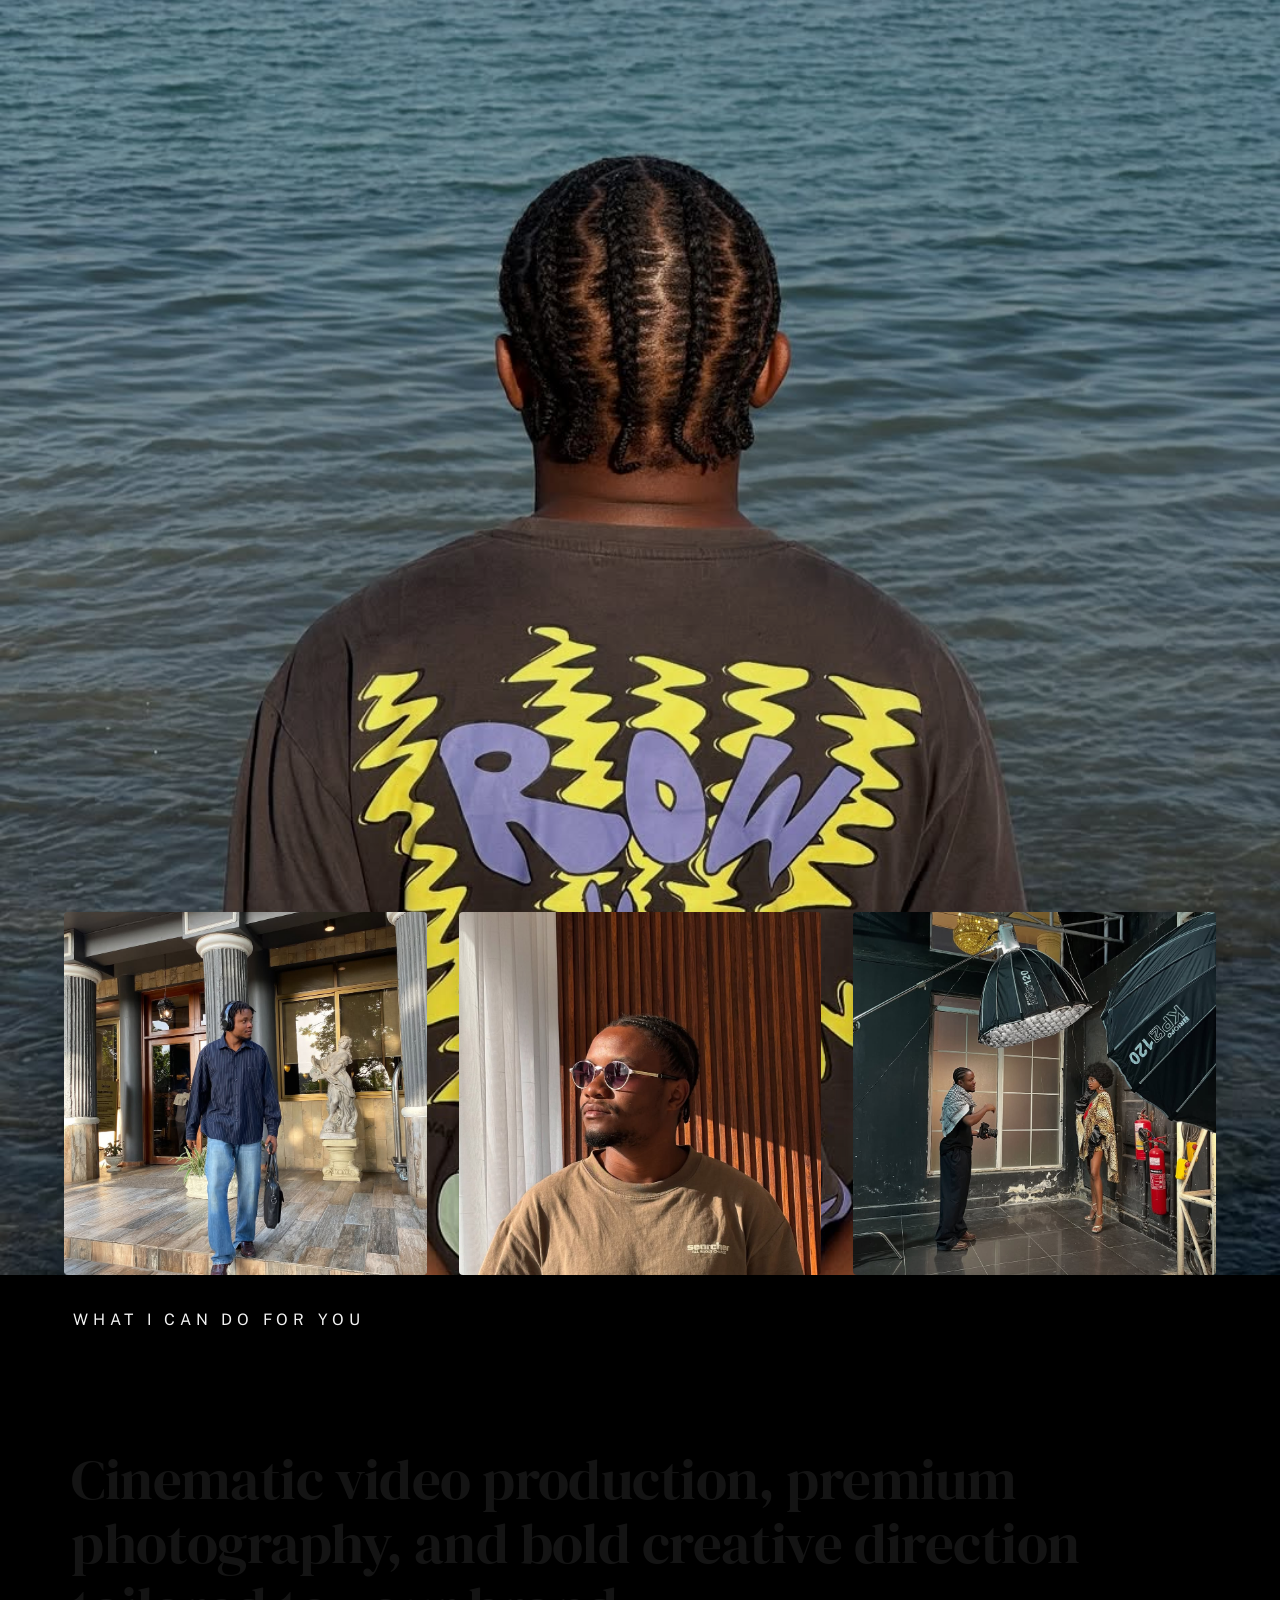
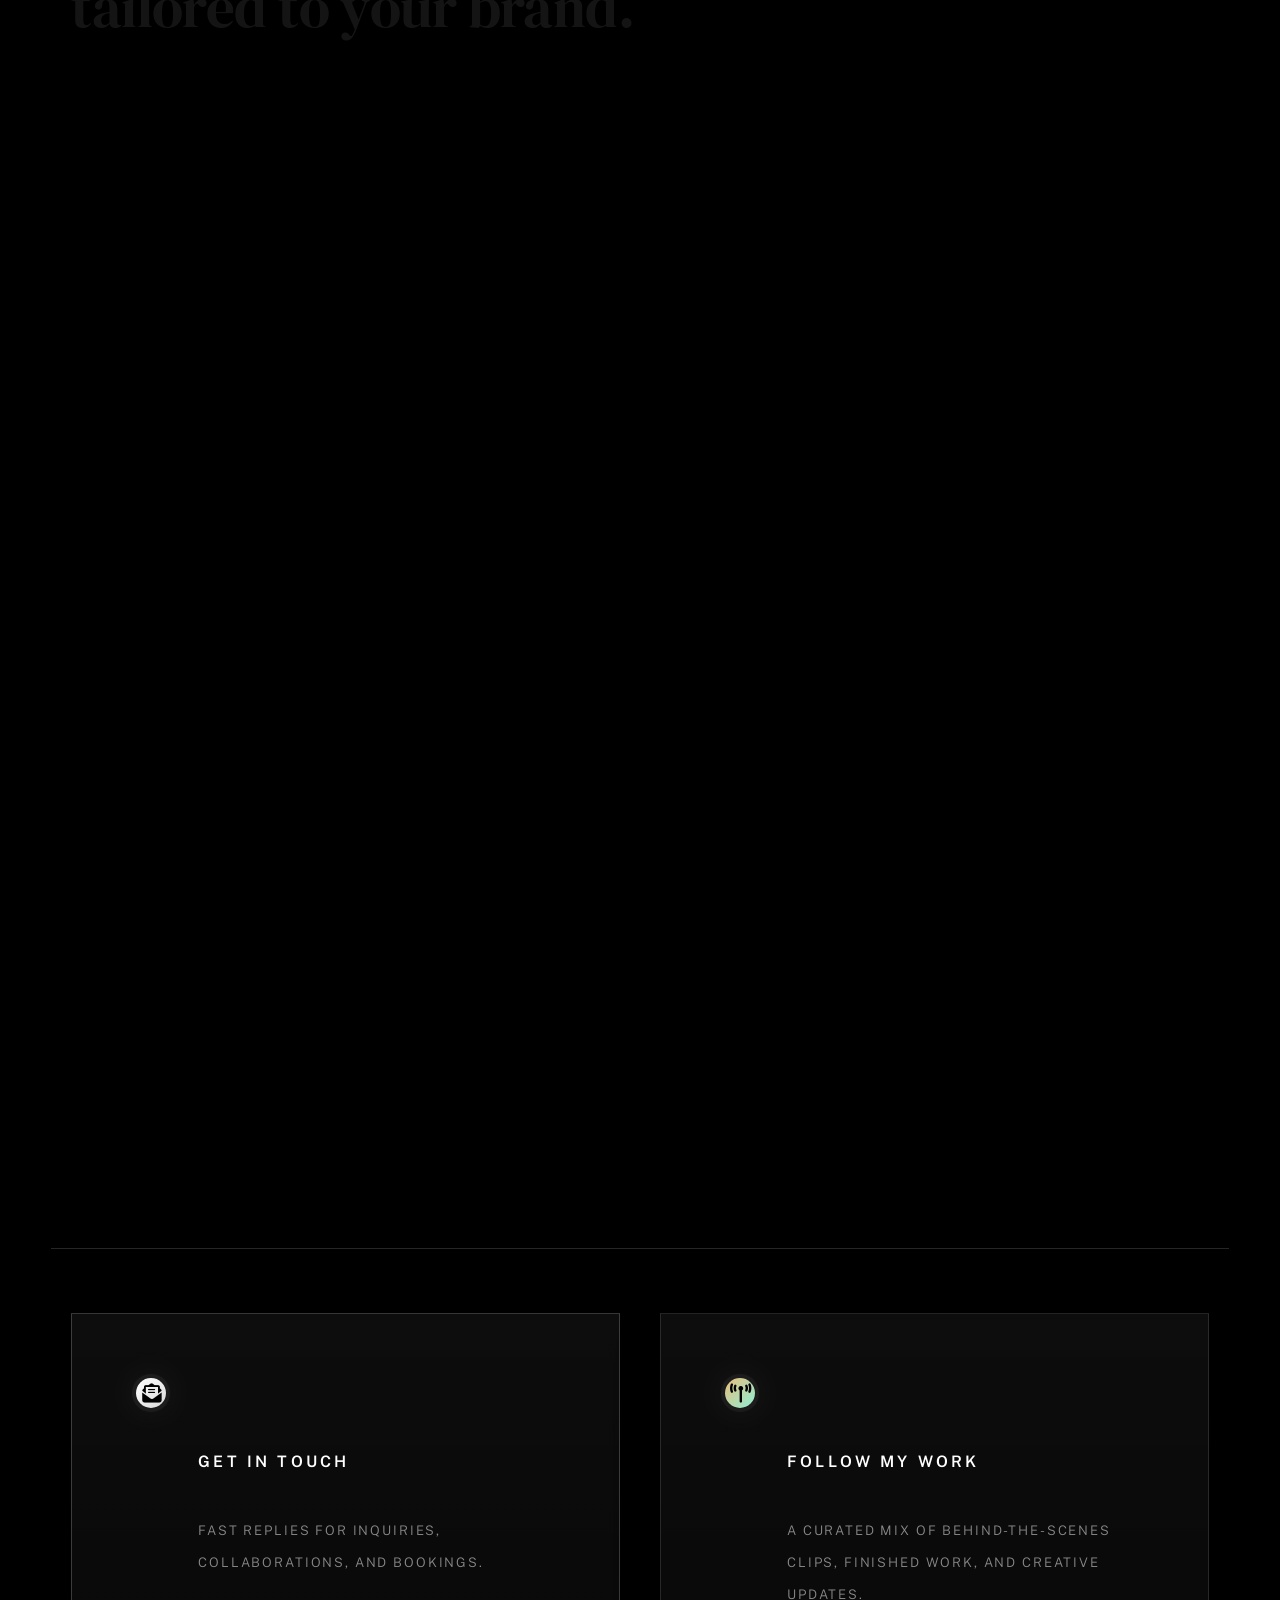
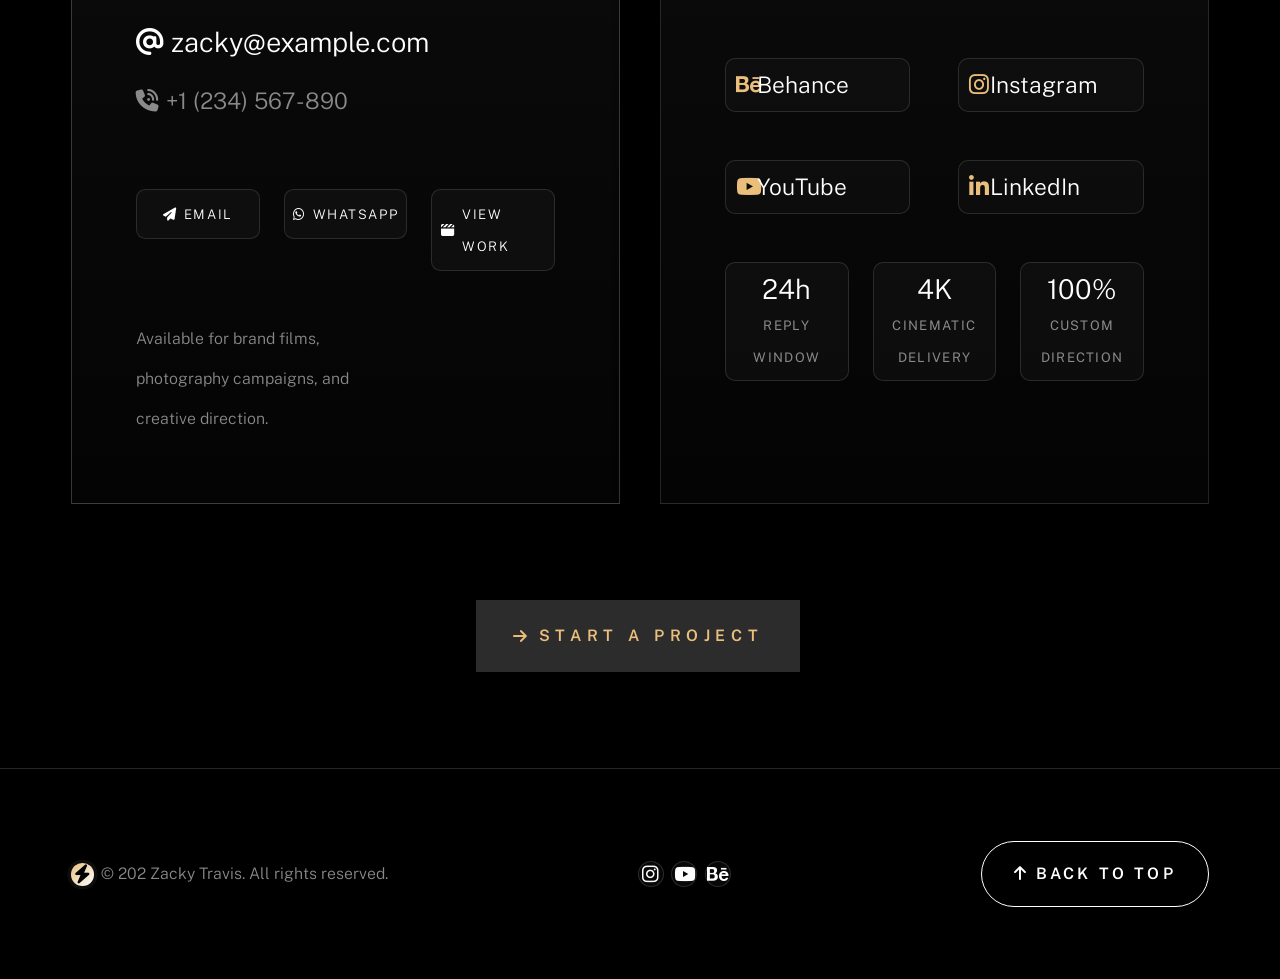
==== index.html @ d07a97a5 "Zacky Travis Website Refine" ====
<!DOCTYPE html>
<html class="no-js ss-preload" lang="en">
<head>

    <!--- basic page needs
    ================================================== -->
    <meta charset="utf-8">
    <title>Luther</title>
    <meta name="description" content="">
    <meta name="author" content="">

    <!-- mobile specific metas
    ================================================== -->
    <meta name="viewport" content="width=device-width, initial-scale=1">

    <!-- CSS
    ================================================== -->
    <link rel="stylesheet" href="css/vendor.css">
    <link rel="stylesheet" href="css/styles.css">
    <link rel="stylesheet" href="https://cdnjs.cloudflare.com/ajax/libs/font-awesome/6.4.0/css/all.min.css">

    <!-- favicons
    ================================================== -->
    <link rel="apple-touch-icon" sizes="180x180" href="apple-touch-icon.png">
    <link rel="icon" type="image/png" sizes="32x32" href="favicon-32x32.png">
    <link rel="icon" type="image/png" sizes="16x16" href="favicon-16x16.png">
    <link rel="manifest" href="site.webmanifest">

</head>

<body id="top" style="background-color: black; color: white;">


    <!-- # preloader
    ================================================== -->
    <div id="preloader">
        <div id="loader">
        </div>
    </div>


    <!-- # page wrap
    ================================================== -->
    <div class="s-pagewrap">

        <div class="circles">
            <span></span>
            <span></span>
            <span></span>
            <span></span>
            <span></span>
        </div>


        <!-- ## site header 
        ================================================== -->
        <header class="s-header">

            <div class="header-mobile">
                <span class="mobile-home-link"><a href="index.html">Zacky Travis</a></span>
                <a class="mobile-menu-toggle" href="#0"><span>Menu</span></a>
            </div>

            <div class="row wide main-nav-wrap">
                <nav class="column lg-12 main-nav">
                    <ul>
                        <li><a href="index.html" class="home-link">Zacky Travis</a></li>
                        <li class="current"><a href="#intro" class="smoothscroll">Intro</a></li>
                        <li><a href="#works" class="smoothscroll">Services</a></li>
                        <li><a href="#contact" class="smoothscroll">Say Hello</a></li>
                    </ul>
                </nav>
            </div>

        </header> <!-- end s-header -->


        <!-- ## main content
        ==================================================- -->
        <main class="s-content">


            <!-- ### intro
            ================================================== -->
            <section id="intro" class="s-intro target-section" style="background-image: url('images/portfolio/fuji.jpg'); background-size: cover; background-position: center; background-repeat: no-repeat; background-attachment: fixed;">

                <div class="row intro-content wide">

                    <div class="column">
                        <div class="text-pretitle with-line">
                            Hello World
                        </div>

                        <h1 class="text-huge-title">
                            I am Zacky Travis, <br>
                            a video director <br>
                            photographer & <br> 
                            creative designer
                        </h1>
                    </div>

                    <ul class="intro-social">
                        <li ><a href="#0" title="WhatsApp"><i class="fab fa-whatsapp" style="color: white;"></i></a></li>
                        <li ><a href="#0" title="Facebook"><i class="fab fa-facebook" style="color: white;"></i></a></li>
                        <li ><a href="#0" title="Instagram"><i class="fab fa-instagram" style="color: white;"></i></a></li>
                        <li ><a href="#0" title="TikTok"><i class="fab fa-tiktok" style="color: white;"></i></a></li>
                    </ul>

                </div> <!-- end intro content -->

                <a href="#works" class="intro-scrolldown smoothscroll">
                    <svg width="24" height="24" viewBox="0 0 24 24" xmlns="http://www.w3.org/2000/svg" fill-rule="evenodd" clip-rule="evenodd"><path d="M11 21.883l-6.235-7.527-.765.644 7.521 9 7.479-9-.764-.645-6.236 7.529v-21.884h-1v21.883z"/></svg>
                </a>

                <!-- featured projects within hero -->
                <div class="featured-container" style="margin-top: var(--vspace-3); width: 90%; max-width: 1200px; margin-left: auto; margin-right: auto;">
                    <div class="featured-item">
                        <img src="images/portfolio/zacky.jpg" alt="Project 1">
                    </div>
                    <div class="featured-item">
                        <img src="images/portfolio/zacky 2.jpg" alt="Project 2">
                    </div>
                    <div class="featured-item">
                        <img src="images/portfolio/zacky 3.jpg" alt="Project 3">
                    </div>
                </div>

            </section> <!-- end s-intro -->


            <!-- ### works
            ================================================== -->
            <section id="works" class="s-works target-section">


                <div class="row works-portfolio">

                    <div class="column lg-12" data-animate-block>

                        <h2 class="text-pretitle" data-animate-el>
                            What I Can Do for You
                        </h2>
                        <p class="h1" data-animate-el>
                            Cinematic video production, premium photography, and bold creative direction tailored to your brand.
                        </p>
    
                        <ul class="folio-list row block-lg-one-half block-stack-on-1000">

                            <li class="folio-list__item column" data-animate-el>
                                <a class="folio-list__item-link" href="#modal-01">
                                    <div class="folio-list__item-pic">
                                        <img src="images/portfolio/fuji.jpg"
                                             srcset="images/portfolio/fuji.jpg 1x, images/portfolio/fuji@2x.jpg 2x"  alt="">
                                    </div>
                                    
                                    <div class="folio-list__item-text">
                                        <div class="folio-list__item-cat">
                                            Photography
                                        </div>
                                        <div class="folio-list__item-title">
                                            Cinematic Photography
                                        </div>
                                    </div>
                                </a>
                                <a class="folio-list__proj-link" href="#" title="View Service">
                                    <svg width="15" height="15" viewBox="0 0 15 15" fill="none" xmlns="http://www.w3.org/2000/svg"><path d="M8.14645 3.14645C8.34171 2.95118 8.65829 2.95118 8.85355 3.14645L12.8536 7.14645C13.0488 7.34171 13.0488 7.65829 12.8536 7.85355L8.85355 11.8536C8.65829 12.0488 8.34171 12.0488 8.14645 11.8536C7.95118 11.6583 7.95118 11.3417 8.14645 11.1464L11.2929 8H2.5C2.22386 8 2 7.77614 2 7.5C2 7.22386 2.22386 7 2.5 7H11.2929L8.14645 3.85355C7.95118 3.65829 7.95118 3.34171 8.14645 3.14645Z" fill="currentColor" fill-rule="evenodd" clip-rule="evenodd"></path></svg>
                                </a>
                            </li> <!--end folio-list__item -->

                            <li class="folio-list__item column" data-animate-el>
                                <a class="folio-list__item-link" href="#modal-02">
                                    <div class="folio-list__item-pic">
                                        <img src="images/portfolio/lamp.jpg" 
                                             srcset="images/portfolio/lamp.jpg 1x, images/portfolio/lamp@2x.jpg 2x" alt="">
                                    </div>
                                    
                                    <div class="folio-list__item-text">
                                        <div class="folio-list__item-cat">
                                            Video Production
                                        </div>
                                        <div class="folio-list__item-title">
                                            Brand Films
                                        </div>
                                    </div>
                                </a>
                                <a class="folio-list__proj-link" href="#" title="View Service">
                                    <svg width="15" height="15" viewBox="0 0 15 15" fill="none" xmlns="http://www.w3.org/2000/svg"><path d="M8.14645 3.14645C8.34171 2.95118 8.65829 2.95118 8.85355 3.14645L12.8536 7.14645C13.0488 7.34171 13.0488 7.65829 12.8536 7.85355L8.85355 11.8536C8.65829 12.0488 8.34171 12.0488 8.14645 11.8536C7.95118 11.6583 7.95118 11.3417 8.14645 11.1464L11.2929 8H2.5C2.22386 8 2 7.77614 2 7.5C2 7.22386 2.22386 7 2.5 7H11.2929L8.14645 3.85355C7.95118 3.65829 7.95118 3.34171 8.14645 3.14645Z" fill="currentColor" fill-rule="evenodd" clip-rule="evenodd"></path></svg>
                                </a>
                            </li> <!--end folio-list__item -->

                            <li class="folio-list__item column" data-animate-el>
                                <a class="folio-list__item-link" href="#modal-03">
                                    <div class="folio-list__item-pic">
                                        <img src="images/portfolio/rucksack.jpg" 
                                             srcset="images/portfolio/rucksack.jpg 1x, images/portfolio/rucksack@2x.jpg 2x" alt="">
                                    </div>
                                    
                                    <div class="folio-list__item-text">
                                        <div class="folio-list__item-cat">
                                            Motion Design
                                        </div>
                                        <div class="folio-list__item-title">
                                            Digital Experiences
                                        </div>
                                    </div>
                                </a>
                                <a class="folio-list__proj-link" href="#" title="View Service">
                                    <svg width="15" height="15" viewBox="0 0 15 15" fill="none" xmlns="http://www.w3.org/2000/svg"><path d="M8.14645 3.14645C8.34171 2.95118 8.65829 2.95118 8.85355 3.14645L12.8536 7.14645C13.0488 7.34171 13.0488 7.65829 12.8536 7.85355L8.85355 11.8536C8.65829 12.0488 8.34171 12.0488 8.14645 11.8536C7.95118 11.6583 7.95118 11.3417 8.14645 11.1464L11.2929 8H2.5C2.22386 8 2 7.77614 2 7.5C2 7.22386 2.22386 7 2.5 7H11.2929L8.14645 3.85355C7.95118 3.65829 7.95118 3.34171 8.14645 3.14645Z" fill="currentColor" fill-rule="evenodd" clip-rule="evenodd"></path></svg>
                                </a>
                            </li> <!--end folio-list__item -->

                            <li class="folio-list__item column" data-animate-el>
                                <a class="folio-list__item-link" href="#modal-04">
                                    <div class="folio-list__item-pic">
                                        <img src="images/portfolio/skaterboy.jpg"
                                             srcset="images/portfolio/skaterboy.jpg 1x, images/portfolio/skaterboy@2x.jpg 2x" alt="">
                                    </div>
                                    
                                    <div class="folio-list__item-text">
                                        <div class="folio-list__item-cat">
                                            Commercial
                                        </div>
                                        <div class="folio-list__item-title">
                                            Commercial Content
                                        </div>
                                    </div>
                                </a>
                                <a class="folio-list__proj-link" href="#" title="View Service">
                                    <svg width="15" height="15" viewBox="0 0 15 15" fill="none" xmlns="http://www.w3.org/2000/svg"><path d="M8.14645 3.14645C8.34171 2.95118 8.65829 2.95118 8.85355 3.14645L12.8536 7.14645C13.0488 7.34171 13.0488 7.65829 12.8536 7.85355L8.85355 11.8536C8.65829 12.0488 8.34171 12.0488 8.14645 11.8536C7.95118 11.6583 7.95118 11.3417 8.14645 11.1464L11.2929 8H2.5C2.22386 8 2 7.77614 2 7.5C2 7.22386 2.22386 7 2.5 7H11.2929L8.14645 3.85355C7.95118 3.65829 7.95118 3.34171 8.14645 3.14645Z" fill="currentColor" fill-rule="evenodd" clip-rule="evenodd"></path></svg>
                                </a>
                            </li> <!--end folio-list__item -->

                            <li class="folio-list__item column" data-animate-el>
                                <a class="folio-list__item-link" href="#modal-05">
                                    <div class="folio-list__item-pic">
                                        <img src="images/portfolio/sanddunes.jpg" 
                                             srcset="images/portfolio/sanddunes.jpg 1x, images/portfolio/sanddunes@2x.jpg 2x" alt="">
                                    </div>
                                    
                                    <div class="folio-list__item-text">
                                        <div class="folio-list__item-cat">
                                            Photography
                                        </div>
                                        <div class="folio-list__item-title">
                                            Editorial Photography
                                        </div>
                                    </div>
                                </a>
                                <a class="folio-list__proj-link" href="#" title="View Service">
                                    <svg width="15" height="15" viewBox="0 0 15 15" fill="none" xmlns="http://www.w3.org/2000/svg"><path d="M8.14645 3.14645C8.34171 2.95118 8.65829 2.95118 8.85355 3.14645L12.8536 7.14645C13.0488 7.34171 13.0488 7.65829 12.8536 7.85355L8.85355 11.8536C8.65829 12.0488 8.34171 12.0488 8.14645 11.8536C7.95118 11.6583 7.95118 11.3417 8.14645 11.1464L11.2929 8H2.5C2.22386 8 2 7.77614 2 7.5C2 7.22386 2.22386 7 2.5 7H11.2929L8.14645 3.85355C7.95118 3.65829 7.95118 3.34171 8.14645 3.14645Z" fill="currentColor" fill-rule="evenodd" clip-rule="evenodd"></path></svg>
                                </a>
                            </li> <!--end folio-list__item -->

                            <li class="folio-list__item column" data-animate-el>
                                <a class="folio-list__item-link" href="#modal-06">
                                    <div class="folio-list__item-pic">
                                        <img src="images/portfolio/minimalismo.jpg" 
                                             srcset="images/portfolio/minimalismo.jpg 1x, images/portfolio/minimalismo@2x.jpg 2x" alt="">
                                    </div>
                                    
                                    <div class="folio-list__item-text">
                                        <div class="folio-list__item-cat">
                                            Branding
                                        </div>
                                        <div class="folio-list__item-title">
                                            Brand Identity
                                        </div>
                                    </div>
                                </a>
                                <a class="folio-list__proj-link" href="#" title="View Service">
                                    <svg width="15" height="15" viewBox="0 0 15 15" fill="none" xmlns="http://www.w3.org/2000/svg"><path d="M8.14645 3.14645C8.34171 2.95118 8.65829 2.95118 8.85355 3.14645L12.8536 7.14645C13.0488 7.34171 13.0488 7.65829 12.8536 7.85355L8.85355 11.8536C8.65829 12.0488 8.34171 12.0488 8.14645 11.8536C7.95118 11.6583 7.95118 11.3417 8.14645 11.1464L11.2929 8H2.5C2.22386 8 2 7.77614 2 7.5C2 7.22386 2.22386 7 2.5 7H11.2929L8.14645 3.85355C7.95118 3.65829 7.95118 3.34171 8.14645 3.14645Z" fill="currentColor" fill-rule="evenodd" clip-rule="evenodd"></path></svg>
                                </a>
                            </li> <!--end folio-list__item -->

                        </ul> <!-- end folio-list -->

                    </div> <!-- end column -->


                    <!-- Modal Templates Popup
                    -------------------------------------------- -->
                    <div id="modal-01" hidden>
                        <div class="modal-popup">
                            <div class="modal-popup__hero">
                                <img src="images/portfolio/gallery/g-fuji.jpg" alt="">
                                <div class="modal-popup__hero-overlay">
                                    <span class="modal-popup__eyebrow">Service 01 / Photography</span>
                                    <h5>Cinematic Photography</h5>
                                    <p class="modal-popup__tagline">A cinematic photography sequence carved in light, shadow, and altitude.</p>
                                </div>
                            </div>

                            <div class="modal-popup__body">
                                <div class="modal-popup__desc">
                                    <p>A stunning photography series capturing the raw beauty of untouched mountain landscapes. Shot across multiple locations using professional cinematography techniques to create breathtaking visual narratives.</p>
                                    <ul class="modal-popup__cat">
                                        <li>Photography</li>
                                        <li>Landscape</li>
                                    </ul>
                                </div>

                                <div class="modal-popup__meta">
                                    <div class="modal-popup__stat">
                                        <span>04</span>
                                        <small>locations</small>
                                    </div>
                                    <div class="modal-popup__stat">
                                        <span>8K</span>
                                        <small>visual grade</small>
                                    </div>
                                    <div class="modal-popup__stat">
                                        <span>HDR</span>
                                        <small>color finish</small>
                                    </div>
                                </div>
                            </div>

                            <a href="https://www.behance.net/" class="modal-popup__details">View Service</a>
                        </div>
                    </div> <!-- end modal -->

                    <div id="modal-02" hidden>
                        <div class="modal-popup">
                            <div class="modal-popup__hero">
                                <img src="images/portfolio/gallery/g-lamp.jpg" alt="">
                                <div class="modal-popup__hero-overlay">
                                    <span class="modal-popup__eyebrow">Service 02 / Video</span>
                                    <h5>Brand Films</h5>
                                    <p class="modal-popup__tagline">A luxury-forward campaign built for motion, drama, and recall.</p>
                                </div>
                            </div>

                            <div class="modal-popup__body">
                                <div class="modal-popup__desc">
                                    <p>A comprehensive video production campaign showcasing brand identity and values. Featuring cinematic storytelling, professional color grading, and dynamic motion design to create a memorable brand experience.</p>
                                    <ul class="modal-popup__cat">
                                        <li>Video Production</li>
                                        <li>Branding</li>
                                    </ul>
                                </div>

                                <div class="modal-popup__meta">
                                    <div class="modal-popup__stat">
                                        <span>60s</span>
                                        <small>hero film</small>
                                    </div>
                                    <div class="modal-popup__stat">
                                        <span>12</span>
                                        <small>deliverables</small>
                                    </div>
                                    <div class="modal-popup__stat">
                                        <span>ACM</span>
                                        <small>sound mix</small>
                                    </div>
                                </div>
                            </div>

                            <a href="https://www.behance.net/" class="modal-popup__details">View Service</a>
                        </div>
                    </div> <!-- end modal -->

                    <div id="modal-03" hidden>
                        <div class="modal-popup">
                            <div class="modal-popup__hero">
                                <img src="images/portfolio/gallery/g-rucksack.jpg" alt="">
                                <div class="modal-popup__hero-overlay">
                                    <span class="modal-popup__eyebrow">Service 03 / Motion</span>
                                    <h5>Digital Experiences</h5>
                                    <p class="modal-popup__tagline">Interactive motion built to feel like a premium product reveal.</p>
                                </div>
                            </div>

                            <div class="modal-popup__body">
                                <div class="modal-popup__desc">
                                    <p>An innovative motion design project blending 3D animation, visual effects, and interactive elements. Created to elevate digital platforms and provide engaging user experiences through creative visual solutions.</p>
                                    <ul class="modal-popup__cat">
                                        <li>Motion Design</li>
                                        <li>Animation</li>
                                    </ul>
                                </div>

                                <div class="modal-popup__meta">
                                    <div class="modal-popup__stat">
                                        <span>3D</span>
                                        <small>motion build</small>
                                    </div>
                                    <div class="modal-popup__stat">
                                        <span>15</span>
                                        <small>scene cuts</small>
                                    </div>
                                    <div class="modal-popup__stat">
                                        <span>UX</span>
                                        <small>focus</small>
                                    </div>
                                </div>
                            </div>

                            <a href="https://www.behance.net/" class="modal-popup__details">View Service</a>
                        </div>
                    </div> <!-- end modal -->

                    <div id="modal-04" hidden>
                        <div class="modal-popup">
                            <div class="modal-popup__hero">
                                <img src="images/portfolio/gallery/g-skaterboy.jpg" alt="">
                                <div class="modal-popup__hero-overlay">
                                    <span class="modal-popup__eyebrow">Service 04 / Commercial</span>
                                    <h5>Commercial Content</h5>
                                    <p class="modal-popup__tagline">Precision-lit product storytelling with a polished campaign finish.</p>
                                </div>
                            </div>

                            <div class="modal-popup__body">
                                <div class="modal-popup__desc">
                                    <p>A cinematic commercial production highlighting product features and benefits. Designed with strategic camera angles, professional lighting, and post-production enhancement to showcase the product's premium quality.</p>
                                    <ul class="modal-popup__cat">
                                        <li>Commercial</li>
                                        <li>Video</li>
                                    </ul>
                                </div>

                                <div class="modal-popup__meta">
                                    <div class="modal-popup__stat">
                                        <span>1</span>
                                        <small>hero product</small>
                                    </div>
                                    <div class="modal-popup__stat">
                                        <span>24</span>
                                        <small>shots</small>
                                    </div>
                                    <div class="modal-popup__stat">
                                        <span>CUT</span>
                                        <small>editorial pace</small>
                                    </div>
                                </div>
                            </div>

                            <a href="https://www.behance.net/" class="modal-popup__details">View Service</a>
                        </div>
                    </div> <!-- end modal -->

                    <div id="modal-05" hidden>
                        <div class="modal-popup">
                            <div class="modal-popup__hero">
                                <img src="images/portfolio/gallery/g-sanddunes.jpg" alt="">
                                <div class="modal-popup__hero-overlay">
                                    <span class="modal-popup__eyebrow">Service 05 / Photography</span>
                                    <h5>Editorial Photography</h5>
                                    <p class="modal-popup__tagline">A quiet, atmospheric series shaped by contrast, texture, and scale.</p>
                                </div>
                            </div>

                            <div class="modal-popup__body">
                                <div class="modal-popup__desc">
                                    <p>An artistic photography series exploring the interplay of light, shadow, and natural textures. Each composition carefully framed to tell a visual story and evoke emotional responses through professional photographic techniques.</p>
                                    <ul class="modal-popup__cat">
                                        <li>Photography</li>
                                        <li>Art Direction</li>
                                    </ul>
                                </div>

                                <div class="modal-popup__meta">
                                    <div class="modal-popup__stat">
                                        <span>05</span>
                                        <small>frames</small>
                                    </div>
                                    <div class="modal-popup__stat">
                                        <span>ISO</span>
                                        <small>natural light</small>
                                    </div>
                                    <div class="modal-popup__stat">
                                        <span>WIDE</span>
                                        <small>format</small>
                                    </div>
                                </div>
                            </div>

                            <a href="https://www.behance.net/" class="modal-popup__details">View Service</a>
                        </div>
                    </div> <!-- end modal -->

                    <div id="modal-06" hidden>
                        <div class="modal-popup">
                            <div class="modal-popup__hero">
                                <img src="images/portfolio/gallery/g-minimalismo.jpg" alt="">
                                <div class="modal-popup__hero-overlay">
                                    <span class="modal-popup__eyebrow">Service 06 / Brand</span>
                                    <h5>Brand Identity</h5>
                                    <p class="modal-popup__tagline">Minimal forms, premium pacing, and a fully coherent visual system.</p>
                                </div>
                            </div>

                            <div class="modal-popup__body">
                                <div class="modal-popup__desc">
                                    <p>A comprehensive creative design project combining visual identity, art direction, and brand storytelling. Developed to establish a cohesive aesthetic that resonates with target audiences and showcases creative excellence.</p>
                                    <ul class="modal-popup__cat">
                                        <li>Design</li>
                                        <li>Creative Direction</li>
                                    </ul>
                                </div>

                                <div class="modal-popup__meta">
                                    <div class="modal-popup__stat">
                                        <span>360</span>
                                        <small>identity system</small>
                                    </div>
                                    <div class="modal-popup__stat">
                                        <span>UI</span>
                                        <small>direction</small>
                                    </div>
                                    <div class="modal-popup__stat">
                                        <span>BRAND</span>
                                        <small>story</small>
                                    </div>
                                </div>
                            </div>

                            <a href="https://www.behance.net/" class="modal-popup__details">View Service</a>
                        </div>
                    </div> <!-- end modal -->

                </div> <!-- end works-portfolio -->

            </section> <!-- end s-works -->


            <!-- ### contact
            ================================================== -->
            <section id="contact" class="s-contact target-section">

                <div class="row contact-wrapper">
                    <div class="column lg-12">
                        <div class="contact-header" data-animate-el>
                            <span class="contact-kicker">
                                <i class="fa-solid fa-sparkles"></i>
                                Premium contact
                            </span>
                            <h2 class="text-pretitle contact-pretitle">
                                Let's Connect
                            </h2>
                            <p class="h1 contact-intro">
                                Have a project in mind? Let's collaborate and create something amazing together.
                            </p>
                        </div>
                    </div>
                </div>

                <div class="row contact-content">
                    <div class="column lg-6">
                        <div class="contact-panel contact-panel--primary">
                            <div class="contact-panel__top">
                                <div class="contact-icon-badge">
                                    <i class="fa-solid fa-envelope-open-text"></i>
                                </div>
                                <div>
                                    <h3 class="contact-label">Get in Touch</h3>
                                    <p class="contact-mini">Fast replies for inquiries, collaborations, and bookings.</p>
                                </div>
                            </div>
                            <div class="contact-info">
                                <a href="mailto:zacky@example.com" class="contact-email">
                                    <i class="fa-solid fa-at"></i>
                                    zacky@example.com
                                </a>
                                <p class="contact-phone">
                                    <a href="tel:+1234567890">
                                        <i class="fa-solid fa-phone-volume"></i>
                                        +1 (234) 567-890
                                    </a>
                                </p>
                            </div>
                            <ul class="contact-links">
                                <li>
                                    <a href="mailto:zacky@example.com">
                                        <i class="fa-solid fa-paper-plane"></i>
                                        Email
                                    </a>
                                </li>
                                <li>
                                    <a href="tel:+1234567890">
                                        <i class="fa-brands fa-whatsapp"></i>
                                        WhatsApp
                                    </a>
                                </li>
                                <li>
                                    <a href="#works" class="smoothscroll">
                                        <i class="fa-solid fa-clapperboard"></i>
                                        View Work
                                    </a>
                                </li>
                            </ul>
                            <p class="contact-note">
                                Available for brand films, photography campaigns, and creative direction.
                            </p>
                        </div>
                    </div>
                    <div class="column lg-6">
                        <div class="contact-panel">
                            <div class="contact-panel__top">
                                <div class="contact-icon-badge contact-icon-badge--alt">
                                    <i class="fa-solid fa-broadcast-tower"></i>
                                </div>
                                <div>
                                    <h3 class="contact-label">Follow My Work</h3>
                                    <p class="contact-mini">A curated mix of behind-the-scenes clips, finished work, and creative updates.</p>
                                </div>
                            </div>
                            <ul class="contact-socials">
                                <li><a href="#0" title="Behance"><i class="fa-brands fa-behance"></i><span>Behance</span></a></li>
                                <li><a href="#0" title="Instagram"><i class="fa-brands fa-instagram"></i><span>Instagram</span></a></li>
                                <li><a href="#0" title="YouTube"><i class="fa-brands fa-youtube"></i><span>YouTube</span></a></li>
                                <li><a href="#0" title="LinkedIn"><i class="fa-brands fa-linkedin-in"></i><span>LinkedIn</span></a></li>
                            </ul>
                            <div class="contact-stats">
                                <div class="contact-stat">
                                    <span>24h</span>
                                    <small>reply window</small>
                                </div>
                                <div class="contact-stat">
                                    <span>4K</span>
                                    <small>cinematic delivery</small>
                                </div>
                                <div class="contact-stat">
                                    <span>100%</span>
                                    <small>custom direction</small>
                                </div>
                            </div>
                        </div>
                    </div>
                </div>

                <div class="row contact-action">
                    <div class="column lg-12">
                        <div class="contact-action__wrap">
                            <a href="mailto:zacky@example.com" class="btn btn--medium contact-cta">
                                <i class="fa-solid fa-arrow-right"></i>
                                Start a Project
                            </a>
                           
                        </div>
                    </div>
                </div>

            </section> <!-- end contact -->

        </main> <!-- end s-content -->


        <!-- ## footer
        ================================================== -->
        <footer class="s-footer">

            <div class="row footer-top">
                <div class="column lg-12">
                    <div class="footer-inner">
                        <div class="footer-brand">
                            <span class="footer-brand__icon">
                                <i class="fa-solid fa-bolt"></i>
                            </span>
                            <p class="footer-text">&copy; 202 Zacky Travis. All rights reserved.</p>
                        </div>
                        <div class="footer-socials" aria-label="Footer social links">
                            <a href="#0" title="Instagram"><i class="fa-brands fa-instagram"></i></a>
                            <a href="#0" title="YouTube"><i class="fa-brands fa-youtube"></i></a>
                            <a href="#0" title="Behance"><i class="fa-brands fa-behance"></i></a>
                        </div>
                        <a href="#top" class="footer-top-link smoothscroll">
                            <i class="fa-solid fa-arrow-up"></i>
                            Back to Top
                        </a>
                    </div>
                </div>
            </div>

        </footer> <!-- end s-footer -->

    </div> <!-- end -s-pagewrap -->


    <!-- Java Script
    ================================================== -->
    <script src="js/plugins.js"></script>
    <script src="js/main.js"></script>

</body>
</html>
---- css/vendor.css ----
/* ===================================================================
 * Theme Third-party Stylesheets
 * Template Ver. 1.0.0
 * 02-16-2021
 * -------------------------------------------------------------------
 *
 * TOC:
 * 
 * # PrismJS 1.20.0
 * # Swiper 6.4.5
 * # Basiclightbox
 * 
 * ------------------------------------------------------------------- */



/* ===================================================================
 * # PrismJS 1.20.0
 *   https://prismjs.com/download.html#themes=prism-tomorrow&languages=markup+css+clike+javascript+markup-templating+php
 *   
 *   prism.js tomorrow night eighties for JavaScript, CoffeeScript, CSS and HTML
 *   Based on https://github.com/chriskempson/tomorrow-theme
 *   @author Rose Pritchard
 * ------------------------------------------------------------------- */

code[class*="language-"],
pre[class*="language-"] {
    color           : #ccc;
    background      : none;
    font-family     : var(--font-mono);
    font-size       : calc(var(--text-size) * 0.9444);
    text-align      : left;
    white-space     : pre;
    word-spacing    : normal;
    word-break      : normal;
    word-wrap       : normal;
    line-height     : var(--vspace-1);
    -moz-tab-size   : 4;
    -o-tab-size     : 4;
    tab-size        : 4;
    -webkit-hyphens : none;
    -moz-hyphens    : none;
    -ms-hyphens     : none;
    hyphens         : none;
}

/* Code blocks */

pre[class*="language-"] {
    padding  : var(--vspace-0_5) 0 var(--vspace-1);
    margin   : 0;
    overflow : auto;
}

:not(pre)>code[class*="language-"],
pre[class*="language-"] {
    background : #2d2d2d;
}

/* Inline code */

:not(pre)>code[class*="language-"] {
    padding     : .1em;
    white-space : normal;
}

.token.comment,
.token.block-comment,
.token.prolog,
.token.doctype,
.token.cdata {
    color : #999;
}

.token.punctuation {
    color : #ccc;
}

.token.tag,
.token.attr-name,
.token.namespace,
.token.deleted {
    color : #e2777a;
}

.token.function-name {
    color : #6196cc;
}

.token.boolean,
.token.number,
.token.function {
    color : #f08d49;
}

.token.property,
.token.class-name,
.token.constant,
.token.symbol {
    color : #f8c555;
}

.token.selector,
.token.important,
.token.atrule,
.token.keyword,
.token.builtin {
    color : #cc99cd;
}

.token.string,
.token.char,
.token.attr-value,
.token.regex,
.token.variable {
    color : #7ec699;
}

.token.operator,
.token.entity,
.token.url {
    color : #67cdcc;
}

.token.important,
.token.bold {
    font-weight : bold;
}

.token.italic {
    font-style : italic;
}

.token.entity {
    cursor : help;
}

.token.inserted {
    color : green;
}



/* ===================================================================
 * # Swiper 6.4.5
 *   Most modern mobile touch slider and framework with hardware accelerated transitions
 *   https://swiperjs.com
 *
 *   Copyright 2014-2020 Vladimir Kharlampidi
 *
 *   Released under the MIT License
 *
 *   Released on: December 18, 2020
 * ------------------------------------------------------------------- */

@font-face {
    font-family : "swiper-icons";
    src         : url("data:application/font-woff;charset=utf-8;base64, [base64]//wADZ2x5ZgAAAywAAADMAAAD2MHtryVoZWFkAAABbAAAADAAAAA2E2+eoWhoZWEAAAGcAAAAHwAAACQC9gDzaG10eAAAAigAAAAZAAAArgJkABFsb2NhAAAC0AAAAFoAAABaFQAUGG1heHAAAAG8AAAAHwAAACAAcABAbmFtZQAAA/gAAAE5AAACXvFdBwlwb3N0AAAFNAAAAGIAAACE5s74hXjaY2BkYGAAYpf5Hu/j+W2+MnAzMYDAzaX6QjD6/4//Bxj5GA8AuRwMYGkAPywL13jaY2BkYGA88P8Agx4j+/8fQDYfA1AEBWgDAIB2BOoAeNpjYGRgYNBh4GdgYgABEMnIABJzYNADCQAACWgAsQB42mNgYfzCOIGBlYGB0YcxjYGBwR1Kf2WQZGhhYGBiYGVmgAFGBiQQkOaawtDAoMBQxXjg/wEGPcYDDA4wNUA2CCgwsAAAO4EL6gAAeNpj2M0gyAACqxgGNWBkZ2D4/wMA+xkDdgAAAHjaY2BgYGaAYBkGRgYQiAHyGMF8FgYHIM3DwMHABGQrMOgyWDLEM1T9/w8UBfEMgLzE////P/5//f/V/xv+r4eaAAeMbAxwIUYmIMHEgKYAYjUcsDAwsLKxc3BycfPw8jEQA/[base64]/uznmfPFBNODM2K7MTQ45YEAZqGP81AmGGcF3iPqOop0r1SPTaTbVkfUe4HXj97wYE+yNwWYxwWu4v1ugWHgo3S1XdZEVqWM7ET0cfnLGxWfkgR42o2PvWrDMBSFj/IHLaF0zKjRgdiVMwScNRAoWUoH78Y2icB/yIY09An6AH2Bdu/UB+yxopYshQiEvnvu0dURgDt8QeC8PDw7Fpji3fEA4z/PEJ6YOB5hKh4dj3EvXhxPqH/SKUY3rJ7srZ4FZnh1PMAtPhwP6fl2PMJMPDgeQ4rY8YT6Gzao0eAEA409DuggmTnFnOcSCiEiLMgxCiTI6Cq5DZUd3Qmp10vO0LaLTd2cjN4fOumlc7lUYbSQcZFkutRG7g6JKZKy0RmdLY680CDnEJ+UMkpFFe1RN7nxdVpXrC4aTtnaurOnYercZg2YVmLN/d/gczfEimrE/fs/bOuq29Zmn8tloORaXgZgGa78yO9/cnXm2BpaGvq25Dv9S4E9+5SIc9PqupJKhYFSSl47+Qcr1mYNAAAAeNptw0cKwkAAAMDZJA8Q7OUJvkLsPfZ6zFVERPy8qHh2YER+3i/BP83vIBLLySsoKimrqKqpa2hp6+jq6RsYGhmbmJqZSy0sraxtbO3sHRydnEMU4uR6yx7JJXveP7WrDycAAAAAAAH//wACeNpjYGRgYOABYhkgZgJCZgZNBkYGLQZtIJsFLMYAAAw3ALgAeNolizEKgDAQBCchRbC2sFER0YD6qVQiBCv/H9ezGI6Z5XBAw8CBK/m5iQQVauVbXLnOrMZv2oLdKFa8Pjuru2hJzGabmOSLzNMzvutpB3N42mNgZGBg4GKQYzBhYMxJLMlj4GBgAYow/P/PAJJhLM6sSoWKfWCAAwDAjgbRAAB42mNgYGBkAIIbCZo5IPrmUn0hGA0AO8EFTQAA") format("woff");
    font-weight : 400;
    font-style  : normal;
}

:root {
    --swiper-theme-color : #007aff;
}

.swiper-container {
    margin-left  : auto;
    margin-right : auto;
    position     : relative;
    overflow     : hidden;
    list-style   : none;
    padding      : 0;
    /* Fix of Webkit flickering */
    z-index      : 1;
}

.swiper-container-vertical>.swiper-wrapper {
    flex-direction : column;
}

.swiper-wrapper {
    position            : relative;
    width               : 100%;
    height              : 100%;
    z-index             : 1;
    display             : flex;
    transition-property : transform;
    box-sizing          : content-box;
}

.swiper-container-android .swiper-slide,
.swiper-wrapper {
    transform : translate3d(0px, 0, 0);
}

.swiper-container-multirow>.swiper-wrapper {
    flex-wrap : wrap;
}

.swiper-container-multirow-column>.swiper-wrapper {
    flex-wrap      : wrap;
    flex-direction : column;
}

.swiper-container-free-mode>.swiper-wrapper {
    transition-timing-function : ease-out;
    margin                     : 0 auto;
}

.swiper-slide {
    flex-shrink         : 0;
    width               : 100%;
    height              : 100%;
    position            : relative;
    transition-property : transform;
}

.swiper-slide-invisible-blank {
    visibility : hidden;
}

/* Auto Height */

.swiper-container-autoheight,
.swiper-container-autoheight .swiper-slide {
    height : auto;
}

.swiper-container-autoheight .swiper-wrapper {
    align-items         : flex-start;
    transition-property : transform, height;
}

/* 3D Effects */

.swiper-container-3d {
    perspective : 1200px;
}

.swiper-container-3d .swiper-wrapper,
.swiper-container-3d .swiper-slide,
.swiper-container-3d .swiper-slide-shadow-left,
.swiper-container-3d .swiper-slide-shadow-right,
.swiper-container-3d .swiper-slide-shadow-top,
.swiper-container-3d .swiper-slide-shadow-bottom,
.swiper-container-3d .swiper-cube-shadow {
    transform-style : preserve-3d;
}

.swiper-container-3d .swiper-slide-shadow-left,
.swiper-container-3d .swiper-slide-shadow-right,
.swiper-container-3d .swiper-slide-shadow-top,
.swiper-container-3d .swiper-slide-shadow-bottom {
    position       : absolute;
    left           : 0;
    top            : 0;
    width          : 100%;
    height         : 100%;
    pointer-events : none;
    z-index        : 10;
}

.swiper-container-3d .swiper-slide-shadow-left {
    background-image : linear-gradient(to left, rgba(0, 0, 0, 0.5), rgba(0, 0, 0, 0));
}

.swiper-container-3d .swiper-slide-shadow-right {
    background-image : linear-gradient(to right, rgba(0, 0, 0, 0.5), rgba(0, 0, 0, 0));
}

.swiper-container-3d .swiper-slide-shadow-top {
    background-image : linear-gradient(to top, rgba(0, 0, 0, 0.5), rgba(0, 0, 0, 0));
}

.swiper-container-3d .swiper-slide-shadow-bottom {
    background-image : linear-gradient(to bottom, rgba(0, 0, 0, 0.5), rgba(0, 0, 0, 0));
}

/* CSS Mode */

.swiper-container-css-mode>.swiper-wrapper {
    overflow           : auto;
    scrollbar-width    : none;
    /* For Firefox */
    -ms-overflow-style : none;
    /* For Internet Explorer and Edge */
}

.swiper-container-css-mode>.swiper-wrapper::-webkit-scrollbar {
    display : none;
}

.swiper-container-css-mode>.swiper-wrapper>.swiper-slide {
    scroll-snap-align : start start;
}

.swiper-container-horizontal.swiper-container-css-mode>.swiper-wrapper {
    scroll-snap-type : x mandatory;
}

.swiper-container-vertical.swiper-container-css-mode>.swiper-wrapper {
    scroll-snap-type : y mandatory;
}

:root {
    --swiper-navigation-size   : 44px;
    /*
    --swiper-navigation-color  : var(--swiper-theme-color);
    */
}

.swiper-button-prev,
.swiper-button-next {
    position        : absolute;
    top             : 50%;
    width           : calc(var(--swiper-navigation-size) / 44 * 27);
    height          : var(--swiper-navigation-size);
    margin-top      : calc(-1 * var(--swiper-navigation-size) / 2);
    z-index         : 10;
    cursor          : pointer;
    display         : flex;
    align-items     : center;
    justify-content : center;
    color           : var(--swiper-navigation-color, var(--swiper-theme-color));
}

.swiper-button-prev.swiper-button-disabled,
.swiper-button-next.swiper-button-disabled {
    opacity        : 0.35;
    cursor         : auto;
    pointer-events : none;
}

.swiper-button-prev:after,
.swiper-button-next:after {
    font-family    : swiper-icons;
    font-size      : var(--swiper-navigation-size);
    text-transform : none !important;
    letter-spacing : 0;
    text-transform : none;
    font-variant   : initial;
    line-height    : 1;
}

.swiper-button-prev,
.swiper-container-rtl .swiper-button-next {
    left  : 10px;
    right : auto;
}

.swiper-button-prev:after,
.swiper-container-rtl .swiper-button-next:after {
    content : "prev";
}

.swiper-button-next,
.swiper-container-rtl .swiper-button-prev {
    right : 10px;
    left  : auto;
}

.swiper-button-next:after,
.swiper-container-rtl .swiper-button-prev:after {
    content : "next";
}

.swiper-button-prev.swiper-button-white,
.swiper-button-next.swiper-button-white {
    --swiper-navigation-color : #ffffff;
}

.swiper-button-prev.swiper-button-black,
.swiper-button-next.swiper-button-black {
    --swiper-navigation-color : #000000;
}

.swiper-button-lock {
    display : none;
}

:root {
    /*
    --swiper-pagination-color: var(--swiper-theme-color);
    */
}

.swiper-pagination {
    position   : absolute;
    text-align : center;
    transition : 300ms opacity;
    transform  : translate3d(0, 0, 0);
    z-index    : 10;
}

.swiper-pagination.swiper-pagination-hidden {
    opacity : 0;
}

/* Common Styles */

.swiper-pagination-fraction,
.swiper-pagination-custom,
.swiper-container-horizontal>.swiper-pagination-bullets {
    bottom : 10px;
    left   : 0;
    width  : 100%;
}

/* Bullets */

.swiper-pagination-bullets-dynamic {
    overflow  : hidden;
    font-size : 0;
}

.swiper-pagination-bullets-dynamic .swiper-pagination-bullet {
    transform : scale(0.33);
    position  : relative;
}

.swiper-pagination-bullets-dynamic .swiper-pagination-bullet-active {
    transform : scale(1);
}

.swiper-pagination-bullets-dynamic .swiper-pagination-bullet-active-main {
    transform : scale(1);
}

.swiper-pagination-bullets-dynamic .swiper-pagination-bullet-active-prev {
    transform : scale(0.66);
}

.swiper-pagination-bullets-dynamic .swiper-pagination-bullet-active-prev-prev {
    transform : scale(0.33);
}

.swiper-pagination-bullets-dynamic .swiper-pagination-bullet-active-next {
    transform : scale(0.66);
}

.swiper-pagination-bullets-dynamic .swiper-pagination-bullet-active-next-next {
    transform : scale(0.33);
}

.swiper-pagination-bullet {
    width         : 8px;
    height        : 8px;
    display       : inline-block;
    border-radius : 100%;
    background    : #000;
    opacity       : 0.2;
}

button.swiper-pagination-bullet {
    border             : none;
    margin             : 0;
    padding            : 0;
    box-shadow         : none;
    -webkit-appearance : none;
    -moz-appearance    : none;
    appearance         : none;
}

.swiper-pagination-clickable .swiper-pagination-bullet {
    cursor : pointer;
}

.swiper-pagination-bullet-active {
    opacity    : 1;
    background : var(--swiper-pagination-color, var(--swiper-theme-color));
}

.swiper-container-vertical>.swiper-pagination-bullets {
    right     : 10px;
    top       : 50%;
    transform : translate3d(0px, -50%, 0);
}

.swiper-container-vertical>.swiper-pagination-bullets .swiper-pagination-bullet {
    margin  : 6px 0;
    display : block;
}

.swiper-container-vertical>.swiper-pagination-bullets.swiper-pagination-bullets-dynamic {
    top       : 50%;
    transform : translateY(-50%);
    width     : 8px;
}

.swiper-container-vertical>.swiper-pagination-bullets.swiper-pagination-bullets-dynamic .swiper-pagination-bullet {
    display    : inline-block;
    transition : 200ms transform, 200ms top;
}

.swiper-container-horizontal>.swiper-pagination-bullets .swiper-pagination-bullet {
    margin : 0 4px;
}

.swiper-container-horizontal>.swiper-pagination-bullets.swiper-pagination-bullets-dynamic {
    left        : 50%;
    transform   : translateX(-50%);
    white-space : nowrap;
}

.swiper-container-horizontal>.swiper-pagination-bullets.swiper-pagination-bullets-dynamic .swiper-pagination-bullet {
    transition : 200ms transform, 200ms left;
}

.swiper-container-horizontal.swiper-container-rtl>.swiper-pagination-bullets-dynamic .swiper-pagination-bullet {
    transition : 200ms transform, 200ms right;
}

/* Progress */

.swiper-pagination-progressbar {
    background : rgba(0, 0, 0, 0.25);
    position   : absolute;
}

.swiper-pagination-progressbar .swiper-pagination-progressbar-fill {
    background       : var(--swiper-pagination-color, var(--swiper-theme-color));
    position         : absolute;
    left             : 0;
    top              : 0;
    width            : 100%;
    height           : 100%;
    transform        : scale(0);
    transform-origin : left top;
}

.swiper-container-rtl .swiper-pagination-progressbar .swiper-pagination-progressbar-fill {
    transform-origin : right top;
}

.swiper-container-horizontal>.swiper-pagination-progressbar,
.swiper-container-vertical>.swiper-pagination-progressbar.swiper-pagination-progressbar-opposite {
    width  : 100%;
    height : 4px;
    left   : 0;
    top    : 0;
}

.swiper-container-vertical>.swiper-pagination-progressbar,
.swiper-container-horizontal>.swiper-pagination-progressbar.swiper-pagination-progressbar-opposite {
    width  : 4px;
    height : 100%;
    left   : 0;
    top    : 0;
}

.swiper-pagination-white {
    --swiper-pagination-color : #ffffff;
}

.swiper-pagination-black {
    --swiper-pagination-color : #000000;
}

.swiper-pagination-lock {
    display : none;
}

/* Scrollbar */

.swiper-scrollbar {
    border-radius    : 10px;
    position         : relative;
    -ms-touch-action : none;
    background       : rgba(0, 0, 0, 0.1);
}

.swiper-container-horizontal>.swiper-scrollbar {
    position : absolute;
    left     : 1%;
    bottom   : 3px;
    z-index  : 50;
    height   : 5px;
    width    : 98%;
}

.swiper-container-vertical>.swiper-scrollbar {
    position : absolute;
    right    : 3px;
    top      : 1%;
    z-index  : 50;
    width    : 5px;
    height   : 98%;
}

.swiper-scrollbar-drag {
    height        : 100%;
    width         : 100%;
    position      : relative;
    background    : rgba(0, 0, 0, 0.5);
    border-radius : 10px;
    left          : 0;
    top           : 0;
}

.swiper-scrollbar-cursor-drag {
    cursor : move;
}

.swiper-scrollbar-lock {
    display : none;
}

.swiper-zoom-container {
    width           : 100%;
    height          : 100%;
    display         : flex;
    justify-content : center;
    align-items     : center;
    text-align      : center;
}

.swiper-zoom-container>img,
.swiper-zoom-container>svg,
.swiper-zoom-container>canvas {
    max-width  : 100%;
    max-height : 100%;
    object-fit : contain;
}

.swiper-slide-zoomed {
    cursor : move;
}

/* Preloader */

:root {
    /*
    --swiper-preloader-color: var(--swiper-theme-color);
    */
}

.swiper-lazy-preloader {
    width            : 42px;
    height           : 42px;
    position         : absolute;
    left             : 50%;
    top              : 50%;
    margin-left      : -21px;
    margin-top       : -21px;
    z-index          : 10;
    transform-origin : 50%;
    animation        : swiper-preloader-spin 1s infinite linear;
    box-sizing       : border-box;
    border           : 4px solid var(--swiper-preloader-color, var(--swiper-theme-color));
    border-radius    : 50%;
    border-top-color : transparent;
}

.swiper-lazy-preloader-white {
    --swiper-preloader-color : #fff;
}

.swiper-lazy-preloader-black {
    --swiper-preloader-color : #000;
}

@keyframes swiper-preloader-spin {
    100% {
        transform : rotate(360deg);
    }
}

/* a11y */

.swiper-container .swiper-notification {
    position       : absolute;
    left           : 0;
    top            : 0;
    pointer-events : none;
    opacity        : 0;
    z-index        : -1000;
}

.swiper-container-fade.swiper-container-free-mode .swiper-slide {
    transition-timing-function : ease-out;
}

.swiper-container-fade .swiper-slide {
    pointer-events      : none;
    transition-property : opacity;
}

.swiper-container-fade .swiper-slide .swiper-slide {
    pointer-events : none;
}

.swiper-container-fade .swiper-slide-active,
.swiper-container-fade .swiper-slide-active .swiper-slide-active {
    pointer-events : auto;
}

.swiper-container-cube {
    overflow : visible;
}

.swiper-container-cube .swiper-slide {
    pointer-events              : none;
    -webkit-backface-visibility : hidden;
    backface-visibility         : hidden;
    z-index                     : 1;
    visibility                  : hidden;
    transform-origin            : 0 0;
    width                       : 100%;
    height                      : 100%;
}

.swiper-container-cube .swiper-slide .swiper-slide {
    pointer-events : none;
}

.swiper-container-cube.swiper-container-rtl .swiper-slide {
    transform-origin : 100% 0;
}

.swiper-container-cube .swiper-slide-active,
.swiper-container-cube .swiper-slide-active .swiper-slide-active {
    pointer-events : auto;
}

.swiper-container-cube .swiper-slide-active,
.swiper-container-cube .swiper-slide-next,
.swiper-container-cube .swiper-slide-prev,
.swiper-container-cube .swiper-slide-next+.swiper-slide {
    pointer-events : auto;
    visibility     : visible;
}

.swiper-container-cube .swiper-slide-shadow-top,
.swiper-container-cube .swiper-slide-shadow-bottom,
.swiper-container-cube .swiper-slide-shadow-left,
.swiper-container-cube .swiper-slide-shadow-right {
    z-index                     : 0;
    -webkit-backface-visibility : hidden;
    backface-visibility         : hidden;
}

.swiper-container-cube .swiper-cube-shadow {
    position       : absolute;
    left           : 0;
    bottom         : 0px;
    width          : 100%;
    height         : 100%;
    background     : #000;
    opacity        : 0.6;
    -webkit-filter : blur(50px);
    filter         : blur(50px);
    z-index        : 0;
}

.swiper-container-flip {
    overflow : visible;
}

.swiper-container-flip .swiper-slide {
    pointer-events              : none;
    -webkit-backface-visibility : hidden;
    backface-visibility         : hidden;
    z-index                     : 1;
}

.swiper-container-flip .swiper-slide .swiper-slide {
    pointer-events : none;
}

.swiper-container-flip .swiper-slide-active,
.swiper-container-flip .swiper-slide-active .swiper-slide-active {
    pointer-events : auto;
}

.swiper-container-flip .swiper-slide-shadow-top,
.swiper-container-flip .swiper-slide-shadow-bottom,
.swiper-container-flip .swiper-slide-shadow-left,
.swiper-container-flip .swiper-slide-shadow-right {
    z-index                     : 0;
    -webkit-backface-visibility : hidden;
    backface-visibility         : hidden;
}



/* ===================================================================
 * # Basiclightbox
 *
 *
 * ------------------------------------------------------------------- */

.basicLightbox {
    position        : fixed;
    display         : flex;
    justify-content : center;
    align-items     : center;
    top             : 0;
    left            : 0;
    width           : 100%;
    height          : 100vh;
    background      : var(--color-body);
    opacity         : 0.01;
    transition      : opacity 0.4s ease;
    z-index         : 1000;
    will-change     : opacity;
}

.basicLightbox::after {
    content             : "";
    position            : absolute;
    top                 : 1.8rem;
    right               : 1.8rem;
    width               : 2em;
    height              : 2em;
    background          : url(../images/icons/icon-close.svg);
    background-position : center;
    background-size     : 1.8rem 1.8rem;
    background-repeat   : no-repeat;
    cursor              : pointer;
}

.basicLightbox--visible {
    opacity : 1;
}

.basicLightbox__placeholder {
    max-width   : 100%;
    transform   : scale(0.9);
    transition  : all 0.4s ease;
    z-index     : 1;
    will-change : transform;
    opacity     : 0;
}

.basicLightbox__placeholder>iframe:first-child:last-child,
.basicLightbox__placeholder>img:first-child:last-child,
.basicLightbox__placeholder>video:first-child:last-child {
    display    : block;
    position   : absolute;
    top        : 0;
    right      : 0;
    bottom     : 0;
    left       : 0;
    margin     : auto;
    max-width  : 95%;
    max-height : 95%;
}

.basicLightbox__placeholder>iframe:first-child:last-child,
.basicLightbox__placeholder>video:first-child:last-child {
    pointer-events : auto;
}

.basicLightbox__placeholder>img:first-child:last-child,
.basicLightbox__placeholder>video:first-child:last-child {
    width  : auto;
    height : auto;
}

.basicLightbox--iframe .basicLightbox__placeholder,
.basicLightbox--img .basicLightbox__placeholder,
.basicLightbox--video .basicLightbox__placeholder {
    width          : 100%;
    height         : 100%;
    pointer-events : none;
}

.basicLightbox--visible .basicLightbox__placeholder {
    transform : scale(1);
    opacity   : 1;
}
---- css/styles.css ----
/* =================================================================== 
 * Luther Main Stylesheet
 * Template Ver. 1.0.0
 * 02-15-2021
 * ------------------------------------------------------------------
 *
 * TOC:
 *
 * # SETTINGS
 *      ## fonts 
 *      ## colors
 *      ## spacing and typescale
 *      ## grid variables
 * # NORMALIZE
 * # BASE SETUP
 * # GRID
 *      ## large screen devices 
 *      ## medium screen devices 
 *      ## tablet devices 
 *      ## mobile devices 
 *      ## small screen devices 
 *      ## additional column stackpoints 
 * # UTILITY CLASSES
 * # TYPOGRAPHY 
 *      ## base type styles
 *      ## additional typography & helper classes
 *      ## lists
 *      ## spacing
 * # PRELOADER
 * # FORM
 *      ## style placeholder text
 *      ## change autocomplete styles in Chrome
 * # BUTTONS
 * # TABLE
 * # COMPONENTS
 *      ## pagination
 *      ## alert box 
 *      ## skillbars 
 *      ## stats tabs
 * # PROJECT-WIDE SHARED STYLES
 *      ## media classes
 *      ## theme-specific typography classes
 *      ## MailtoUI style overrides
 * # PAGE WRAP
 *      ## circles
 * # SITE HEADER
 *      ## main navigation
 *      ## mobile menu toggle
 * # INTRO
 *      ## intro social
 *      ## intro scrolldown
 * # ABOUT
 *      ## about info
 *      ## about expertise
 *      ## about timelines
 * # WORKS
 *      ## works portfolio
 *      ## modal popup
 *      ## testimonials
 *      ## testimonial slider 
 * # CONTACT
 * # FOOTER
 *      ## copyright
 *      ## go top
 *
 * ------------------------------------------------------------------ */


/* ===================================================================
 * # SETTINGS
 *
 *
 * ------------------------------------------------------------------- */

/* ------------------------------------------------------------------- 
 * ## fonts 
 * ------------------------------------------------------------------- */
@import url("https://fonts.googleapis.com/css2?family=DM+Serif+Display&family=DM+Serif+Text:ital@0;1&family=Public+Sans:ital,wght@0,300;0,400;0,500;0,600;0,700;1,300;1,400;1,500;1,600;1,700&display=swap");

:root {

    --font-1 : "Public Sans", sans-serif;
    --font-2 : "DM Serif Display", serif;

    /* monospace
    */
    --font-mono : Consolas, "Andale Mono", Courier, "Courier New", monospace;
}

/* ------------------------------------------------------------------- 
 * ## colors
 * ------------------------------------------------------------------- */
:root {

    /* color-1(#eabe7c)
     * color-2(#23967f)
     */
    --color-1 : hsla(36, 72%, 70%, 1);
    --color-2 : hsla(168, 62%, 36%, 1);

    /* theme color variations
     */
    --color-1-lighter : hsla(36, 72%, 90%, 1);
    --color-1-light   : hsla(36, 72%, 80%, 1);
    --color-1-dark    : hsla(36, 72%, 60%, 1);
    --color-1-darker  : hsla(36, 72%, 50%, 1);
    --color-2-lighter : hsla(168, 62%, 56%, 1);
    --color-2-light   : hsla(168, 62%, 46%, 1);
    --color-2-dark    : hsla(168, 62%, 26%, 1);
    --color-2-darker  : hsla(168, 62%, 16%, 1);

    /* feedback colors
     * color-error(#ffd1d2), color-success(#c8e675), 
     * color-info(#d7ecfb), color-notice(#fff099)
     */
    --color-error           : hsla(359, 100%, 91%, 1);
    --color-success         : hsla(76, 69%, 68%, 1);
    --color-info            : hsla(205, 82%, 91%, 1);
    --color-notice          : hsla(51, 100%, 80%, 1);
    --color-error-content   : hsla(359, 50%, 50%, 1);
    --color-success-content : hsla(76, 29%, 28%, 1);
    --color-info-content    : hsla(205, 32%, 31%, 1);
    --color-notice-content  : hsla(51, 30%, 30%, 1);

    /* shades 
     * generated using 
     * Tint & Shade Generator 
     * (https://maketintsandshades.com/)
     */
    --color-black   : #000000;
    --color-gray-19 : #020202;
    --color-gray-18 : #040404;
    --color-gray-17 : #060607;
    --color-gray-16 : #080809;
    --color-gray-15 : #0a0b0b;
    --color-gray-14 : #0c0d0d;
    --color-gray-13 : #0e0f0f;
    --color-gray-12 : #101112;
    --color-gray-11 : #121314;
    --color-gray-10 : #141516;
    --color-gray-9  : #2c2c2d;
    --color-gray-8  : #434445;
    --color-gray-7  : #5b5b5c;
    --color-gray-6  : #727373;
    --color-gray-5  : #8a8a8b;
    --color-gray-4  : #a1a1a2;
    --color-gray-3  : #b9b9b9;
    --color-gray-2  : #d0d0d0;
    --color-gray-1  : #e8e8e8;
    --color-white   : #ffffff;

    /* text
     */
    --color-text        : var(--color-white);
    --color-text-dark   : var(--color-white);
    --color-text-light  : var(--color-gray-5);
    --color-placeholder : var(--color-gray-5);

    /* buttons
     */
    --color-btn                    : var(--color-gray-9);
    --color-btn-text               : var(--color-1);
    --color-btn-hover              : var(--color-white);
    --color-btn-hover-text         : var(--color-black);
    --color-btn-primary            : var(--color-1-dark);
    --color-btn-primary-text       : var(--color-black);
    --color-btn-primary-hover      : var(--color-1-darker);
    --color-btn-primary-hover-text : var(--color-black);
    --color-btn-stroke             : var(--color-white);
    --color-btn-stroke-text        : var(--color-white);
    --color-btn-stroke-hover       : var(--color-white);
    --color-btn-stroke-hover-text  : var(--color-black);

    /* preloader
     */
    --color-preloader-bg : var(--color-gray-10);
    --color-loader       : white;
    --color-loader-light : rgba(255, 255, 255, 0.1);

    /* others
     */
    --color-body    : #000000;
    --color-border  : rgba(255, 255, 255, .15);
    --border-radius : 3px;
}

/* ------------------------------------------------------------------- 
 * ## spacing and typescale
 * ------------------------------------------------------------------- */
:root {

    /* spacing
     * base font size: 19px 
     * vertical space unit : 32px
     */
    --base-size      : 62.5%;
    --multiplier     : 1;
    --base-font-size : calc(1.9rem * var(--multiplier));
    --space          : calc(3.2rem * var(--multiplier));

    /* vertical spacing 
     */
    --vspace-0_125 : calc(0.125 * var(--space));
    --vspace-0_25  : calc(0.25 * var(--space));
    --vspace-0_375 : calc(0.375 * var(--space));
    --vspace-0_5   : calc(0.5 * var(--space));
    --vspace-0_625 : calc(0.625 * var(--space));
    --vspace-0_75  : calc(0.75 * var(--space));
    --vspace-0_875 : calc(0.875 * var(--space));
    --vspace-1     : calc(var(--space));
    --vspace-1_25  : calc(1.25 * var(--space));
    --vspace-1_5   : calc(1.5 * var(--space));
    --vspace-1_75  : calc(1.75 * var(--space));
    --vspace-2     : calc(2 * var(--space));
    --vspace-2_5   : calc(2.5 * var(--space));
    --vspace-3     : calc(3 * var(--space));
    --vspace-3_5   : calc(3.5 * var(--space));
    --vspace-4     : calc(4 * var(--space));
    --vspace-4_5   : calc(4.5 * var(--space));
    --vspace-5     : calc(5 * var(--space));

    /* type scale
     * ratio 1:2 | base: 19px
     * -------------------------------------------------------
     *
     * --text-display-3 = (81.70px)
     * --text-display-2 = (68.08px)
     * --text-display-1 = (56.73px)
     * --text-xxxl      = (47.28px)
     * --text-xxl       = (39.40px)
     * --text-xl        = (32.83px)
     * --text-lg        = (27.36px)
     * --text-md        = (22.80px)
     * --text-size      = (19.00px) BASE
     * --text-sm        = (15.83px)
     * --text-xs        = (13.19px)
     *
     * ---------------------------------------------------------
     */
    --text-scale-ratio : 1.2;
    --text-size        : var(--base-font-size);
    --text-xs          : calc((var(--text-size) / var(--text-scale-ratio)) / var(--text-scale-ratio));
    --text-sm          : calc(var(--text-xs) * var(--text-scale-ratio));
    --text-md          : calc(var(--text-sm) * var(--text-scale-ratio) * var(--text-scale-ratio));
    --text-lg          : calc(var(--text-md) * var(--text-scale-ratio));
    --text-xl          : calc(var(--text-lg) * var(--text-scale-ratio));
    --text-xxl         : calc(var(--text-xl) * var(--text-scale-ratio));
    --text-xxxl        : calc(var(--text-xxl) * var(--text-scale-ratio));
    --text-display-1   : calc(var(--text-xxxl) * var(--text-scale-ratio));
    --text-display-2   : calc(var(--text-display-1) * var(--text-scale-ratio));
    --text-display-3   : calc(var(--text-display-2) * var(--text-scale-ratio));

    /* default button height
     */
    --vspace-btn : var(--vspace-2);
}

/* on mobile devices below 600px, change the value of '--multiplier' 
 * to adjust the values of base font size and vertical space unit.
 */
@media screen and (max-width: 600px) {
    :root {
        --multiplier : .875;
    }
}

/* ------------------------------------------------------------------- 
 * ## grid variables
 * ------------------------------------------------------------------- */
:root {

    /* widths for rows and containers
     */
    --width-full     : 100%;
    --width-max      : 1200px;
    --width-wide     : 1400px;
    --width-wider    : 1600px;
    --width-widest   : 1800px;
    --width-narrow   : 1000px;
    --width-narrower : 800px;
    --width-grid-max : var(--width-max);

    /* gutter
     */
    --gutter : 2rem;
}

/* on medium screen devices
 */
@media screen and (max-width: 1200px) {
    :root {
        --gutter : 1.6rem;
    }
}

/* on mobile devices
 */
@media screen and (max-width: 600px) {
    :root {
        --gutter : 1rem;
    }
}



/* ====================================================================
 * # NORMALIZE
 *
 *
 * --------------------------------------------------------------------
 * normalize.css v8.0.1 | MIT License |
 * github.com/necolas/normalize.css
 * -------------------------------------------------------------------- */

html {
    line-height              : 1.15;
    -webkit-text-size-adjust : 100%;
}

body {
    margin : 0;
}

main {
    display : block;
}

h1 {
    font-size : 2em;
    margin    : 0.67em 0;
}

hr {
    box-sizing : content-box;
    height     : 0;
    overflow   : visible;
}

pre {
    font-family : monospace, monospace;
    font-size   : 1em;
}

a {
    background-color : transparent;
}

abbr[title] {
    border-bottom   : none;
    text-decoration : underline;
    text-decoration : underline dotted;
}

b,
strong {
    font-weight : bolder;
}

code,
kbd,
samp {
    font-family : monospace, monospace;
    font-size   : 1em;
}

small {
    font-size : 80%;
}

sub,
sup {
    font-size      : 75%;
    line-height    : 0;
    position       : relative;
    vertical-align : baseline;
}

sub {
    bottom : -0.25em;
}

sup {
    top : -0.5em;
}

img {
    border-style : none;
}

button,
input,
optgroup,
select,
textarea {
    font-family : inherit;
    font-size   : 100%;
    line-height : 1.15;
    margin      : 0;
}

button,
input {
    overflow : visible;
}

button,
select {
    text-transform : none;
}

button,
[type="button"],
[type="reset"],
[type="submit"] {
    -webkit-appearance : button;
}

button::-moz-focus-inner,
[type="button"]::-moz-focus-inner,
[type="reset"]::-moz-focus-inner,
[type="submit"]::-moz-focus-inner {
    border-style : none;
    padding      : 0;
}

button:-moz-focusring,
[type="button"]:-moz-focusring,
[type="reset"]:-moz-focusring,
[type="submit"]:-moz-focusring {
    outline : 1px dotted ButtonText;
}

fieldset {
    padding : 0.35em 0.75em 0.625em;
}

legend {
    box-sizing  : border-box;
    color       : inherit;
    display     : table;
    max-width   : 100%;
    padding     : 0;
    white-space : normal;
}

progress {
    vertical-align : baseline;
}

textarea {
    overflow : auto;
}

[type="checkbox"],
[type="radio"] {
    box-sizing : border-box;
    padding    : 0;
}

[type="number"]::-webkit-inner-spin-button,
[type="number"]::-webkit-outer-spin-button {
    height : auto;
}

[type="search"] {
    -webkit-appearance : textfield;
    outline-offset     : -2px;
}

[type="search"]::-webkit-search-decoration {
    -webkit-appearance : none;
}

::-webkit-file-upload-button {
    -webkit-appearance : button;
    font               : inherit;
}

details {
    display : block;
}

summary {
    display : list-item;
}

template {
    display : none;
}

[hidden] {
    display : none;
}



/* ===================================================================
 * # BASE SETUP
 *
 *
 * ------------------------------------------------------------------- */

html {
    font-size  : var(--base-size);
    box-sizing : border-box;
}

*,
*::before,
*::after {
    box-sizing : inherit;
}

html,
body {
    height : 100%;
}

body {
    background-color            : var(--color-body);
    -webkit-overflow-scrolling  : touch;
    -webkit-text-size-adjust    : 100%;
    -webkit-tap-highlight-color : rgba(0, 0, 0, 0);
    -webkit-font-smoothing      : antialiased;
    -moz-osx-font-smoothing     : grayscale;
}

p {
    font-size      : inherit;
    text-rendering : optimizeLegibility;
}

a {
    text-decoration : none;
}

svg,
img,
video {
    max-width : 100%;
    height    : auto;
}

pre {
    overflow : auto;
}

div, dl, dt, dd, ul, ol, li, h1, h2, h3, h4, h5, h6, pre, form, p, blockquote, th, td {
    margin  : 0;
    padding : 0;
}

input[type="email"],
input[type="number"],
input[type="search"],
input[type="text"],
input[type="tel"],
input[type="url"],
input[type="password"],
textarea {
    -webkit-appearance : none;
    -moz-appearance    : none;
    appearance         : none;
}



/* ===================================================================
 * # GRID v4.0.0
 *
 *
 *   -----------------------------------------------------------------
 * - Grid breakpoints are based on MAXIMUM WIDTH media queries, 
 *   meaning they apply to that one breakpoint and ALL THOSE BELOW IT.
 * - Grid columns without a specified width will automatically layout 
 *   as equal width columns.
 *
 * - BLOCK GRID columns(columns inside BLOCK GRID containers) are 
 *   equally-sized columns define at parent/row level. 
 *   A BLOCK GRID container's class attribute value begins with "block-".
 *
 * ------------------------------------------------------------------- */

/* row 
 */
.row {
    width     : 92%;
    max-width : var(--width-grid-max);
    margin    : 0 auto;
    display   : flex;
    flex-flow : row wrap;
}

.row .row {
    width        : auto;
    max-width    : none;
    margin-left  : calc(var(--gutter) * -1);
    margin-right : calc(var(--gutter) * -1);
}

/* column
 */
.column {
    display : block;
    flex    : 1 1 0%;
    padding : 0 var(--gutter);
}

.collapse>.column,
.column.collapse {
    padding : 0;
}

/* row utility classes
 */
.row.row-wrap {
    flex-wrap : wrap;
}

.row.row-nowrap {
    flex-wrap : nowrap;
}

.row.row-y-top {
    align-items : flex-start;
}

.row.row-y-bottom {
    align-items : flex-end;
}

.row.row-y-center {
    align-items : center;
}

.row.row-stretch {
    align-items : stretch;
}

.row.row-baseline {
    align-items : baseline;
}

.row.row-x-left {
    justify-content : flex-start;
}

.row.row-x-right {
    justify-content : flex-end;
}

.row.row-x-center {
    justify-content : center;
}

/* --------------------------------------------------------------------
 * ## large screen devices 
 * -------------------------------------------------------------------- */
.lg-1 {
    flex  : none;
    width : 8.33333%;
}

.lg-2 {
    flex  : none;
    width : 16.66667%;
}

.lg-3 {
    flex  : none;
    width : 25%;
}

.lg-4 {
    flex  : none;
    width : 33.33333%;
}

.lg-5 {
    flex  : none;
    width : 41.66667%;
}

.lg-6 {
    flex  : none;
    width : 50%;
}

.lg-7 {
    flex  : none;
    width : 58.33333%;
}

.lg-8 {
    flex  : none;
    width : 66.66667%;
}

.lg-9 {
    flex  : none;
    width : 75%;
}

.lg-10 {
    flex  : none;
    width : 83.33333%;
}

.lg-11 {
    flex  : none;
    width : 91.66667%;
}

.lg-12 {
    flex  : none;
    width : 100%;
}

.block-lg-one-eight>.column {
    flex  : none;
    width : 12.5%;
}

.block-lg-one-sixth>.column {
    flex  : none;
    width : 16.66667%;
}

.block-lg-one-fifth>.column {
    flex  : none;
    width : 20%;
}

.block-lg-one-fourth>.column {
    flex  : none;
    width : 25%;
}

.block-lg-one-third>.column {
    flex  : none;
    width : 33.33333%;
}

.block-lg-one-half>.column {
    flex  : none;
    width : 50%;
}

.block-lg-whole>.column {
    flex  : none;
    width : 100%;
}

/* --------------------------------------------------------------------
 * ## medium screen devices 
 * -------------------------------------------------------------------- */
@media screen and (max-width: 1200px) {
    .md-1 {
        flex  : none;
        width : 8.33333%;
    }

    .md-2 {
        flex  : none;
        width : 16.66667%;
    }

    .md-3 {
        flex  : none;
        width : 25%;
    }

    .md-4 {
        flex  : none;
        width : 33.33333%;
    }

    .md-5 {
        flex  : none;
        width : 41.66667%;
    }

    .md-6 {
        flex  : none;
        width : 50%;
    }

    .md-7 {
        flex  : none;
        width : 58.33333%;
    }

    .md-8 {
        flex  : none;
        width : 66.66667%;
    }

    .md-9 {
        flex  : none;
        width : 75%;
    }

    .md-10 {
        flex  : none;
        width : 83.33333%;
    }

    .md-11 {
        flex  : none;
        width : 91.66667%;
    }

    .md-12 {
        flex  : none;
        width : 100%;
    }

    .block-md-one-eight>.column {
        flex  : none;
        width : 12.5%;
    }

    .block-md-one-sixth>.column {
        flex  : none;
        width : 16.66667%;
    }

    .block-md-one-fifth>.column {
        flex  : none;
        width : 20%;
    }

    .block-md-one-fourth>.column {
        flex  : none;
        width : 25%;
    }

    .block-md-one-third>.column {
        flex  : none;
        width : 33.33333%;
    }

    .block-md-one-half>.column {
        flex  : none;
        width : 50%;
    }

    .block-md-whole>.column {
        flex  : none;
        width : 100%;
    }

    .hide-on-md {
        display : none;
    }
}

/* --------------------------------------------------------------------
 * ## tablet devices 
 * -------------------------------------------------------------------- */
@media screen and (max-width: 800px) {
    .tab-1 {
        flex  : none;
        width : 8.33333%;
    }

    .tab-2 {
        flex  : none;
        width : 16.66667%;
    }

    .tab-3 {
        flex  : none;
        width : 25%;
    }

    .tab-4 {
        flex  : none;
        width : 33.33333%;
    }

    .tab-5 {
        flex  : none;
        width : 41.66667%;
    }

    .tab-6 {
        flex  : none;
        width : 50%;
    }

    .tab-7 {
        flex  : none;
        width : 58.33333%;
    }

    .tab-8 {
        flex  : none;
        width : 66.66667%;
    }

    .tab-9 {
        flex  : none;
        width : 75%;
    }

    .tab-10 {
        flex  : none;
        width : 83.33333%;
    }

    .tab-11 {
        flex  : none;
        width : 91.66667%;
    }

    .tab-12 {
        flex  : none;
        width : 100%;
    }

    .block-tab-one-eight>.column {
        flex  : none;
        width : 12.5%;
    }

    .block-tab-one-sixth>.column {
        flex  : none;
        width : 16.66667%;
    }

    .block-tab-one-fifth>.column {
        flex  : none;
        width : 20%;
    }

    .block-tab-one-fourth>.column {
        flex  : none;
        width : 25%;
    }

    .block-tab-one-third>.column {
        flex  : none;
        width : 33.33333%;
    }

    .block-tab-one-half>.column {
        flex  : none;
        width : 50%;
    }

    .block-tab-whole>.column {
        flex  : none;
        width : 100%;
    }

    .hide-on-tab {
        display : none;
    }
}

/* --------------------------------------------------------------------
 * ## mobile devices 
 * -------------------------------------------------------------------- */
@media screen and (max-width: 600px) {
    .row {
        width         : 100%;
        padding-left  : 6vw;
        padding-right : 6vw;
    }

    .row .row {
        padding-left  : 0;
        padding-right : 0;
    }

    .mob-1 {
        flex  : none;
        width : 8.33333%;
    }

    .mob-2 {
        flex  : none;
        width : 16.66667%;
    }

    .mob-3 {
        flex  : none;
        width : 25%;
    }

    .mob-4 {
        flex  : none;
        width : 33.33333%;
    }

    .mob-5 {
        flex  : none;
        width : 41.66667%;
    }

    .mob-6 {
        flex  : none;
        width : 50%;
    }

    .mob-7 {
        flex  : none;
        width : 58.33333%;
    }

    .mob-8 {
        flex  : none;
        width : 66.66667%;
    }

    .mob-9 {
        flex  : none;
        width : 75%;
    }

    .mob-10 {
        flex  : none;
        width : 83.33333%;
    }

    .mob-11 {
        flex  : none;
        width : 91.66667%;
    }

    .mob-12 {
        flex  : none;
        width : 100%;
    }

    .block-mob-one-eight>.column {
        flex  : none;
        width : 12.5%;
    }

    .block-mob-one-sixth>.column {
        flex  : none;
        width : 16.66667%;
    }

    .block-mob-one-fifth>.column {
        flex  : none;
        width : 20%;
    }

    .block-mob-one-fourth>.column {
        flex  : none;
        width : 25%;
    }

    .block-mob-one-third>.column {
        flex  : none;
        width : 33.33333%;
    }

    .block-mob-one-half>.column {
        flex  : none;
        width : 50%;
    }

    .block-mob-whole>.column {
        flex  : none;
        width : 100%;
    }

    .hide-on-mob {
        display : none;
    }
}

/* --------------------------------------------------------------------
 * ## small screen devices 
 * --------------------------------------------------------------------*/

/* stack columns on small screen devices
 */
@media screen and (max-width: 400px) {
    .row .row {
        margin-left  : 0;
        margin-right : 0;
    }

    .block-stack>.column,
    .column {
        flex         : none;
        width        : 100%;
        margin-left  : 0;
        margin-right : 0;
        padding      : 0;
    }

    .hide-on-sm {
        display : none;
    }
}

/* --------------------------------------------------------------------
 * ## additional column stackpoints 
 * -------------------------------------------------------------------- */
@media screen and (max-width: 1000px) {

    .stack-on-1000,
    .block-stack-on-1000>.column {
        flex         : none;
        width        : 100%;
        margin-left  : 0;
        margin-right : 0;
    }
}

@media screen and (max-width: 700px) {

    .stack-on-700,
    .block-stack-on-700>.column {
        flex         : none;
        width        : 100%;
        margin-left  : 0;
        margin-right : 0;
    }
}

@media screen and (max-width: 550px) {

    .stack-on-550,
    .block-stack-on-550>.column {
        flex         : none;
        width        : 100%;
        margin-left  : 0;
        margin-right : 0;
    }
}



/* ===================================================================
 * # UTILITY CLASSES
 *
 *
 * ------------------------------------------------------------------- */

/* flex item alignment classes
 */
.u-flexitem-center {
    margin     : auto;
    align-self : center;
}

.u-flexitem-left {
    margin-right : auto;
    align-self   : center;
}

.u-flexitem-right {
    margin-left : auto;
    align-self  : center;
}

.u-flexitem-x-center {
    margin-right : auto;
    margin-left  : auto;
}

.u-flexitem-x-left {
    margin-right : auto;
}

.u-flexitem-x-right {
    margin-left : auto;
}

.u-flexitem-y-center {
    align-self : center;
}

.u-flexitem-y-top {
    align-self : flex-start;
}

.u-flexitem-y-bottom {
    align-self : flex-end;
}

/* misc helper classes
 */
.u-clearfix:after {
    content : "";
    display : table;
    clear   : both;
}

.u-hidden {
    display : none;
}

.u-invisible {
    visibility : hidden;
}

.u-antialiased {
    -webkit-font-smoothing  : antialiased;
    -moz-osx-font-smoothing : grayscale;
}

.u-overflow-hidden {
    overflow : hidden;
}

.u-remove-top {
    margin-top : 0;
}

.u-remove-bottom {
    margin-bottom : 0;
}

.u-add-half-bottom {
    margin-bottom : var(--vspace-0_5);
}

.u-add-bottom {
    margin-bottom : var(--vspace-1);
}

.u-no-border {
    border : none;
}

.u-fullwidth {
    width : 100%;
}

.u-pull-left {
    float : left;
}

.u-pull-right {
    float : right;
}



/* ===================================================================
 * # TYPOGRAPHY 
 *
 *
 * ------------------------------------------------------------------- 
 * type scale - ratio 1:2 | base: 19px
 * -------------------------------------------------------------------
 *
 * --text-display-3 = (81.70px)
 * --text-display-2 = (68.08px)
 * --text-display-1 = (56.73px)
 * --text-xxxl      = (47.28px)
 * --text-xxl       = (39.40px)
 * --text-xl        = (32.83px)
 * --text-lg        = (27.36px)
 * --text-md        = (22.80px)
 * --text-size      = (19.00px) BASE
 * --text-sm        = (15.83px)
 * --text-xs        = (13.19px)
 *
 * -------------------------------------------------------------------- */

/* --------------------------------------------------------------------
 * ## base type styles
 * -------------------------------------------------------------------- */
body {
    font-family : var(--font-1);
    font-size   : var(--base-font-size);
    font-weight : 300;
    line-height : var(--vspace-1);
    color       : var(--color-text);
}

/* links
 */
a {
    color      : var(--color-1);
    transition : all 0.3s ease-in-out;
}

a:focus,
a:hover,
a:active {
    color : var(--color-2);
}

a:hover,
a:active {
    outline : 0;
}

/* headings
 */
h1, h2, h3, h4, h5, h6, 
.h1, .h2, .h3, .h4, .h5, .h6 {
    font-family            : var(--font-2);
    font-weight            : 400;
    color                  : var(--color-text-dark);
    font-variant-ligatures : common-ligatures;
    text-rendering         : optimizeLegibility;
}

h1, .h1 {
    margin-top    : var(--vspace-2_5);
    margin-bottom : var(--vspace-0_75);
}

h2, .h2, h3, .h3, h4, .h4 {
    margin-top    : var(--vspace-2);
    margin-bottom : var(--vspace-0_5);
}

h5, .h5, h6, .h6 {
    margin-top    : var(--vspace-1_5);
    margin-bottom : var(--vspace-0_5);
}

h1, .h1 {
    font-size      : var(--text-display-1);
    line-height    : var(--vspace-2);
    letter-spacing : -.01em;
}

@media screen and (max-width: 500px) {
    h1, .h1 {
        font-size   : var(--text-xxxl);
        line-height : calc(1.625 * var(--space));
    }
}
h2, .h2 {
    font-size   : var(--text-xxl);
    line-height : var(--vspace-1_5);
}

h3, .h3 {
    font-size   : var(--text-xl);
    line-height : var(--vspace-1_25);
}

h4, .h4 {
    font-size   : var(--text-lg);
    line-height : var(--vspace-1);
}

h5, .h5 {
    font-size   : var(--text-md);
    line-height : var(--vspace-0_875);
}

h6, .h6 {
    font-family    : var(--font-1);
    font-weight    : 600;
    font-size      : var(--text-sm);
    line-height    : var(--vspace-0_75);
    text-transform : uppercase;
    letter-spacing : .2rem;
}

/* emphasis, italic,
 * strong, bold and small text
 */
em,
i,
strong,
b {
    font-size   : inherit;
    line-height : inherit;
}

em,
i {
    font-style : italic;
}

strong,
b {
    font-weight : 600;
}

small {
    font-size   : 75%;
    font-weight : 400;
    line-height : var(--vspace-0_5);
}

/* blockquotes
 */
blockquote {
    margin      : 0 0 var(--vspace-1) 0;
    padding     : var(--vspace-1) var(--vspace-1_5);
    border-left : 2px solid var(--color-text-light);
    position    : relative;
}

@media screen and (max-width: 400px) {
    blockquote {
        padding : var(--vspace-0_75) var(--vspace-0_75);
    }
}

blockquote p {
    font-family : var(--font-1);
    font-weight : 400;
    font-size   : var(--text-lg);
    font-style  : normal;
    line-height : var(--vspace-1_25);
    color       : var(--color-text-dark);
    padding     : 0;
}

blockquote cite {
    display     : block;
    font-family : var(--font-1);
    font-weight : 400;
    font-size   : var(--text-sm);
    line-height : var(--vspace-0_75);
    font-style  : normal;
}

blockquote cite:before {
    content : "\2014 \0020";
}

blockquote cite,
blockquote cite a,
blockquote cite a:visited {
    color  : var(--color-text-light);
    border : none;
}

/* figures
 */
figure img,
p img {
    margin         : 0;
    vertical-align : bottom;
}

figure {
    display      : block;
    margin-left  : 0;
    margin-right : 0;
}

figure img+figcaption {
    margin-top : var(--vspace-1);
}

figcaption {
    font-style    : italic;
    font-size     : var(--text-sm);
    text-align    : center;
    margin-bottom : 0;
}

/* preformatted, code
 */
var,
kbd,
samp,
code,
pre {
    font-family : var(--font-mono);
}

pre {
    padding    : var(--vspace-0_75) var(--vspace-1) var(--vspace-1);
    background : var(--color-gray-9);
    overflow-x : auto;
}

code {
    font-size     : var(--text-sm);
    line-height   : 1.6rem;
    margin        : 0 .2rem;
    padding       : calc(((var(--vspace-1) - 1.6rem) / 2) - .1rem) calc(.8rem - .1rem);
    white-space   : nowrap;
    background    : var(--color-gray-9);
    border        : 1px solid var(--color-gray-8);
    color         : var(--color-text-dark);
    border-radius : 3px;
}

pre>code {
    display     : block;
    white-space : pre;
    line-height : var(--vspace-1);
    padding     : 0;
    margin      : 0;
    border      : none;
}

/* deleted text, abbreviation,
 * & mark text
 */
del {
    text-decoration : line-through;
}

abbr {
    font-family    : var(--font-1);
    font-weight    : 600;
    font-variant   : small-caps;
    text-transform : lowercase;
    letter-spacing : .1em;
}

abbr[title],
dfn[title] {
    border-bottom   : 1px dotted;
    cursor          : help;
    text-decoration : none;
}

mark {
    background : var(--color-white);
    color      : var(--color-black);
}

/* horizontal rule
 */
hr {
    border       : solid var(--color-border);
    border-width : .1rem 0 0;
    clear        : both;
    margin       : var(--vspace-2) 0 calc(var(--vspace-2) - 1px);
    height       : 0;
}

hr.fancy {
    border     : none;
    margin     : var(--vspace-2) 0;
    height     : var(--vspace-1);
    text-align : center;
}

hr.fancy::before {
    content        : "*****";
    letter-spacing : .3em;
}

/* --------------------------------------------------------------------
 * ## additional typography & helper classes
 * -------------------------------------------------------------------- */
.lead,
.attention-getter {
    font-family : var(--font-1);
    font-weight : 300;
    font-size   : var(--text-md);
    line-height : var(--vspace-1_25);
    color       : var(--color-text-dark);
}

.pull-quote {
    position   : relative;
    padding    : 0;
    margin-top : 0;
    text-align : center;
}

.pull-quote blockquote {
    border      : none;
    margin      : 0 auto;
    max-width   : 62rem;
    padding-top : var(--vspace-2_5);
    position    : relative;
}

.pull-quote blockquote p {
    font-weight : 400;
    color       : var(--color-text-dark);
}

.pull-quote blockquote:before {
    content           : "";
    display           : block;
    height            : var(--vspace-1);
    width             : var(--vspace-1);
    background-repeat : no-repeat;
    background        : center center;
    background-size   : contain;
    background-image  : url(../images/icons/icon-quote.svg);
    transform         : translate(-50%, 0, 0);
    position          : absolute;
    top               : var(--vspace-1);
    left              : 50%;
}

.drop-cap:first-letter {
    float          : left;
    font-family    : var(--font-1);
    font-weight    : 600;
    font-size      : calc(3 * var(--space));
    line-height    : 1;
    padding        : 0 0.125em 0 0;
    text-transform : uppercase;
    background     : transparent;
    color          : var(--color-text-dark);
}

.text-center {
    text-align : center;
}

.text-left {
    text-align : left;
}

.text-right {
    text-align : right;
}

/* --------------------------------------------------------------------
 * ## lists
 * -------------------------------------------------------------------- */
ol {
    list-style : decimal;
}

ul {
    list-style : disc;
}

li {
    display : list-item;
}

ol,
ul {
    margin-left : 1.6rem;
}

ul li {
    padding-left : .4rem;
}

ul ul,
ul ol,
ol ol,
ol ul {
    margin : 1.6rem 0 1.6rem 1.6rem;
}

ul.disc li {
    display    : list-item;
    list-style : none;
    padding    : 0 0 0 .8rem;
    position   : relative;
}

ul.disc li::before {
    content        : "";
    display        : inline-block;
    width          : 8px;
    height         : 8px;
    border-radius  : 50%;
    background     : var(--color-1);
    position       : absolute;
    left           : -.9em;
    top            : 11px;
    vertical-align : middle;
}

dt {
    margin : 0;
    color  : var(--color-1);
}

dd {
    margin : 0 0 0 2rem;
}

/* definition list line style 
 */
.lining dt,
.lining dd {
    display : inline;
    margin  : 0;
}

.lining dt+dt:before,
.lining dd+dt:before {
    content     : "\A";
    white-space : pre;
}

.lining dd+dd:before {
    content : ", ";
}

.lining dd+dd:before {
    content : ", ";
}

.lining dd:before {
    content     : ": ";
    margin-left : -0.2em;
}

/* definition list dictionary style 
 */
.dictionary-style dt {
    display       : inline;
    counter-reset : definitions;
}

.dictionary-style dt+dt:before {
    content     : ", ";
    margin-left : -0.2em;
}

.dictionary-style dd {
    display           : block;
    counter-increment : definitions;
}

.dictionary-style dd:before {
    content : counter(definitions, decimal) ". ";
}

/* --------------------------------------------------------------------
 * ## spacing
 * -------------------------------------------------------------------- */
fieldset,
button,
.btn {
    margin-bottom : var(--vspace-0_5);
}

input,
textarea,
select,
pre,
blockquote,
figure,
figcaption,
table,
p,
ul,
ol,
dl,
form,
img,
.video-container,
.ss-custom-select {
    margin-bottom : var(--vspace-1);
}



/* ===================================================================
 * # PRELOADER
 * 
 * 
 * -------------------------------------------------------------------
 * - markup:
 *
 * <div id="preloader">
 *    <div id="loader"></div>
 * </div>
 *
 * ------------------------------------------------------------------- */

#preloader {
    position        : fixed;
    display         : flex;
    flex-flow       : row wrap;
    justify-content : center;
    align-items     : center;
    background      : var(--color-body);
    z-index         : 500;
    height          : 100vh;
    width           : 100%;
    opacity         : 1;
}

.no-js #preloader {
    display : none;
}

#loader {
    width             : var(--vspace-2);
    height            : var(--vspace-2);
    padding           : 0;
    background-color  : white;
    border-radius     : 100%;
    -webkit-animation : sk-scaleout 1.0s infinite ease-in-out;
    animation         : sk-scaleout 1.0s infinite ease-in-out;
}

@-webkit-keyframes sk-scaleout {
    0% {
        -webkit-transform : scale(0);
        transform         : scale(0);
    }

    100% {
        -webkit-transform : scale(1);
        transform         : scale(1);
        opacity           : 0;
    }
}

@keyframes sk-scaleout {
    0% {
        transform : scale(0);
    }

    100% {
        transform : scale(1);
        opacity   : 0;
    }
}



/* ===================================================================
 * # FORM
 *
 *
 * ------------------------------------------------------------------- */

fieldset {
    border : none;
}

input[type="email"],
input[type="number"],
input[type="search"],
input[type="text"],
input[type="tel"],
input[type="url"],
input[type="password"],
textarea,
select {
    --input-height      : var(--vspace-2);
    --input-line-height : var(--vspace-1);
    --input-vpadding    : calc((var(--input-height) - var(--input-line-height)) / 2);
    display             : block;
    height              : var(--input-height);
    padding             : var(--input-vpadding) 0 calc(var(--input-vpadding) - 1px);
    border              : 0;
    outline             : 0;
    color               : var(--color-text-light);
    font-family         : var(--font-1);
    font-size           : calc(var(--text-size) * 0.7778);
    line-height         : var(--input-line-height);
    max-width           : 100%;
    background          : transparent;
    border-bottom       : 1px solid var(--color-border);
    transition          : all .3s ease-in-out;
}

.ss-custom-select {
    position : relative;
    padding  : 0;
}

.ss-custom-select select {
    -webkit-appearance : none;
    -moz-appearance    : none;
    appearance         : none;
    text-indent        : 0.01px;
    text-overflow      : '';
    margin             : 0;
    vertical-align     : middle;
    line-height        : var(--vspace-1);
}

.ss-custom-select select option {
    padding-left     : 2rem;
    padding-right    : 2rem;
    background-color : var(--color-body);
}

.ss-custom-select select::-ms-expand {
    display : none;
}

.ss-custom-select::after {
    border-bottom    : 1px solid white;
    border-right     : 1px solid white;
    content          : '';
    display          : block;
    height           : 8px;
    width            : 8px;
    margin-top       : -7px;
    pointer-events   : none;
    position         : absolute;
    right            : 2.4rem;
    top              : 50%;
    transition       : all 0.15s ease-in-out;
    transform-origin : 66% 66%;
    transform        : rotate(45deg);
}

textarea {
    min-height : calc(8 * var(--space));
}

input[type="email"]:focus,
input[type="number"]:focus,
input[type="search"]:focus,
input[type="text"]:focus,
input[type="tel"]:focus,
input[type="url"]:focus,
input[type="password"]:focus,
textarea:focus,
select:focus {
    color         : var(--color-text);
    border-bottom : 1px solid var(--color-1);
}

label,
legend {
    font-family   : var(--font-1);
    font-weight   : 600;
    font-size     : var(--text-sm);
    line-height   : var(--vspace-0_5);
    margin-bottom : var(--vspace-0_5);
    color         : var(--color-text-dark);
    display       : block;
}

input[type="checkbox"],
input[type="radio"] {
    display : inline;
}

label>.label-text {
    display     : inline-block;
    margin-left : 1rem;
    font-family : var(--font-1);
    line-height : inherit;
}

label>input[type="checkbox"],
label>input[type="radio"] {
    margin   : 0;
    position : relative;
    top      : 2px;
}

/* ------------------------------------------------------------------- 
 * ## style placeholder text
 * ------------------------------------------------------------------- */
::-webkit-input-placeholder {
    /* WebKit, Blink, Edge */
    color : var(--color-placeholder);
}

:-moz-placeholder {
    /* Mozilla Firefox 4 to 18 */
    color   : var(--color-placeholder);
    opacity : 1;
}

::-moz-placeholder {
    /* Mozilla Firefox 19+ */
    color   : var(--color-placeholder);
    opacity : 1;
}

:-ms-input-placeholder {
    /* Internet Explorer 10-11 */
    color : var(--color-placeholder);
}

::-ms-input-placeholder {
    /* Microsoft Edge */
    color : var(--color-placeholder);
}

::placeholder {
    /* Most modern browsers support this now. */
    color : var(--color-placeholder);
}

/* ------------------------------------------------------------------- 
 * ## change autocomplete styles in Chrome
 * ------------------------------------------------------------------- */
input:-webkit-autofill,
input:-webkit-autofill:hover,
input:-webkit-autofill:focus,
textarea:-webkit-autofill,
textarea:-webkit-autofill:hover,
textarea:-webkit-autofill:focus,
select:-webkit-autofill,
select:-webkit-autofill:hover,
select:-webkit-autofill:focus {
    -webkit-text-fill-color : var(--color-1);
    transition              : background-color 5000s ease-in-out 0s;
}



/* ===================================================================
 * # BUTTONS
 *
 *
 * ------------------------------------------------------------------- */

.btn,
button,
input[type="submit"],
input[type="reset"],
input[type="button"] {
    --btn-height            : var(--vspace-btn);
    display                 : inline-block;
    font-family             : var(--font-1);
    font-weight             : 600;
    font-size               : var(--text-xs);
    text-transform          : uppercase;
    letter-spacing          : .35em;
    height                  : var(--btn-height);
    line-height             : calc(var(--btn-height) - 2px);
    padding                 : 0 3.6rem;
    margin                  : 0 0.4rem var(--vspace-0_5) 0;
    color                   : var(--color-btn-text);
    text-decoration         : none;
    text-align              : center;
    white-space             : nowrap;
    cursor                  : pointer;
    transition              : all .3s;
    background-color        : var(--color-btn);
    border                  : 1px solid var(--color-btn);
    -webkit-font-smoothing  : antialiased;
    -moz-osx-font-smoothing : grayscale;
}

.btn:focus,
button:focus,
input[type="submit"]:focus,
input[type="reset"]:focus,
input[type="button"]:focus,
.btn:hover,
button:hover,
input[type="submit"]:hover,
input[type="reset"]:hover,
input[type="button"]:hover {
    background-color : var(--color-btn-hover);
    border-color     : var(--color-btn-hover);
    color            : var(--color-btn-hover-text);
    outline          : 0;
}

/* button primary
 */
.btn.btn--primary,
button.btn--primary,
input[type="submit"].btn--primary,
input[type="reset"].btn--primary,
input[type="button"].btn--primary {
    background   : var(--color-btn-primary);
    border-color : var(--color-btn-primary);
    color        : var(--color-btn-primary-text);
}

.btn.btn--primary:focus,
button.btn--primary:focus,
input[type="submit"].btn--primary:focus,
input[type="reset"].btn--primary:focus,
input[type="button"].btn--primary:focus,
.btn.btn--primary:hover,
button.btn--primary:hover,
input[type="submit"].btn--primary:hover,
input[type="reset"].btn--primary:hover,
input[type="button"].btn--primary:hover {
    background   : var(--color-btn-primary-hover);
    border-color : var(--color-btn-primary-hover);
    color        : var(--color-btn-primary-hover-text);
}

/* button modifiers
 */
.btn.u-fullwidth,
button.u-fullwidth {
    width        : 100%;
    margin-right : 0;
}

.btn--small,
button.btn--small {
    --btn-height : calc(var(--vspace-btn) - 1.6rem);
}

.btn--medium,
button.btn--medium {
    --btn-height : calc(var(--vspace-btn) + .8rem);
}

.btn--large,
button.btn--large {
    --btn-height : calc(var(--vspace-btn) + 1.6rem);
}

.btn--stroke,
button.btn--stroke {
    background : transparent !important;
    border     : 1px solid var(--color-btn-stroke);
    color      : var(--color-btn-stroke-text);
}

.btn--stroke:focus,
button.btn--stroke:focus,
.btn--stroke:hover,
button.btn--stroke:hover {
    background : var(--color-btn-stroke-hover) !important;
    border     : 1px solid var(--color-btn-stroke-hover);
    color      : var(--color-btn-stroke-hover-text);
}

.btn--pill,
button.btn--pill {
    padding-left  : 3.2rem !important;
    padding-right : 3.2rem !important;
    border-radius : 1000px !important;
}



/* ===================================================================
 * # TABLE
 *
 *
 * ------------------------------------------------------------------- */

table {
    border-width    : 0;
    width           : 100%;
    max-width       : 100%;
    font-family     : var(--font-1);
    border-collapse : collapse;
}

th,
td {
    padding       : var(--vspace-0_5) 3.2rem calc(var(--vspace-0_5) - 1px);
    text-align    : left;
    border-bottom : 1px solid var(--color-border);
}

th {
    padding     : var(--vspace-0_5) 3.2rem;
    color       : var(--color-text-dark);
    font-family : var(--font-1);
    font-weight : 600;
}

th:first-child,
td:first-child {
    padding-left : 0;
}

th:last-child,
td:last-child {
    padding-right : 0;
}

.table-responsive {
    overflow-x                 : auto;
    -webkit-overflow-scrolling : touch;
}



/* ===================================================================
 * # COMPONENTS
 *
 *
 * ------------------------------------------------------------------- */

/* -------------------------------------------------------------------
 * ## pagination
 * ------------------------------------------------------------------- */
.pgn {
    --pgn-num-height : calc(var(--vspace-1) + .4rem);
    margin           : var(--vspace-1) auto;
    text-align       : center;
}

.pgn ul {
    display         : inline-flex;
    flex-flow       : row wrap;
    justify-content : center;
    list-style      : none;
    margin-left     : 0;
    position        : relative;
    padding         : 0 6rem;
}

.pgn ul li {
    margin  : 0;
    padding : 0;
}

.pgn__num {
    font-family   : var(--font-1);
    font-weight   : 600;
    font-size     : var(--text-size);
    line-height   : var(--vspace-1);
    display       : block;
    padding       : .2rem 1.2rem;
    height        : var(--pgn-num-height);
    margin        : .2rem .2rem;
    color         : var(--color-text-dark);
    border-radius : 4px;
    transition    : all, .3s, ease-in-out;
}

.pgn__num:focus,
.pgn__num:hover {
    background : var(--color-gray-9);
    color      : var(--color-white);
}

.pgn .current,
.pgn .current:focus,
.pgn .current:hover {
    background-color : var(--color-gray-9);
    color            : var(--color-white);
}

.pgn .inactive,
.pgn .inactive:focus,
.pgn .inactive:hover {
    opacity : 0.4;
    cursor  : default;
}

.pgn__prev,
.pgn__next {
    display         : inline-flex;
    flex-flow       : row wrap;
    justify-content : center;
    align-items     : center;
    height          : var(--pgn-num-height);
    width           : 4.8rem;
    line-height     : var(--vspace-1);
    border-radius   : 4px;
    padding         : 0;
    margin          : 0;
    opacity         : 1;
    font            : 0/0 a;
    text-shadow     : none;
    color           : transparent;
    transition      : all, .3s, ease-in-out;
    position        : absolute;
    top             : 50%;
    transform       : translate(0, -50%);
}

.pgn__prev:focus,
.pgn__prev:hover,
.pgn__next:focus,
.pgn__next:hover {
    background-color : var(--color-gray-9);
}

.pgn__prev svg,
.pgn__next svg {
    height     : 2.4rem;
    width      : 2.4rem;
    transition : all, .3s, ease-in-out;
}

.pgn__prev svg path,
.pgn__next svg path {
    fill : var(--color-text-dark);
}

.pgn__prev:focus svg path,
.pgn__prev:hover svg path,
.pgn__next:focus svg path,
.pgn__next:hover svg path {
    fill : white;
}

.pgn__prev {
    left : 0;
}

.pgn__next {
    right : 0;
}

.pgn__prev.inactive,
.pgn__next.inactive {
    opacity : 0.4;
    cursor  : default;
}

.pgn__prev.inactive:focus,
.pgn__prev.inactive:hover,
.pgn__next.inactive:focus,
.pgn__next.inactive:hover {
    background-color : transparent;
}

/* ------------------------------------------------------------------- 
 * responsive:
 * pagination
 * ------------------------------------------------------------------- */
@media screen and (max-width: 600px) {
    .pgn ul {
        padding : 0 5.2rem;
    }
}

/* ------------------------------------------------------------------- 
 * ## alert box 
 * ------------------------------------------------------------------- */
.alert-box {
    padding       : var(--vspace-0_75) 4rem var(--vspace-0_75) 3.2rem;
    margin-bottom : var(--vspace-1);
    border-radius : var(--border-radius);
    font-family   : var(--font-1);
    font-weight   : 500;
    font-size     : var(--text-sm);
    line-height   : var(--vspace-0_75);
    opacity       : 1;
    visibility    : visible;
    position      : relative;
}

.alert-box__close {
    position : absolute;
    display  : block;
    right    : 1.6rem;
    top      : 1.6rem;
    cursor   : pointer;
    width    : 12px;
    height   : 12px;
}

.alert-box__close::before,
.alert-box__close::after {
    content  : '';
    display  : inline-block;
    width    : 1px;
    height   : 12px;
    position : absolute;
    top      : 0;
    left     : 5px;
}

.alert-box__close::before {
    transform : rotate(45deg);
}

.alert-box__close::after {
    transform : rotate(-45deg);
}

.alert-box--error {
    background-color : var(--color-error);
    color            : var(--color-error-content);
}

.alert-box--error .alert-box__close::before,
.alert-box--error .alert-box__close::after {
    background-color : var(--color-error-content);
}

.alert-box--success {
    background-color : var(--color-success);
    color            : var(--color-success-content);
}

.alert-box--success .alert-box__close::before,
.alert-box--success .alert-box__close::after {
    background-color : var(--color-success-content);
}

.alert-box--info {
    background-color : var(--color-info);
    color            : var(--color-info-content);
}

.alert-box--info .alert-box__close::before,
.alert-box--info .alert-box__close::after {
    background-color : var(--color-info-content);
}

.alert-box--notice {
    background-color : var(--color-notice);
    color            : var(--color-notice-content);
}

.alert-box--notice .alert-box__close::before,
.alert-box--notice .alert-box__close::after {
    background-color : var(--color-notice-content);
}

.alert-box.hideit {
    opacity    : 0;
    visibility : hidden;
    transition : all .5s;
}

/* ------------------------------------------------------------------- 
 * ## skillbars 
 * ------------------------------------------------------------------- */
.skill-bars {
    list-style : none;
    margin     : var(--vspace-2) 0 var(--vspace-1);
}

.skill-bars li {
    height        : .4rem;
    background    : var(--color-gray-9);
    width         : 100%;
    margin-bottom : calc(var(--vspace-2) - .4rem);
    padding       : 0;
    position      : relative;
}

.skill-bars li strong {
    position       : absolute;
    left           : 0;
    top            : calc((var(--vspace-1) * 1.25) * -1);
    font-family    : var(--font-1);
    font-weight    : 600;
    color          : var(--color-text-dark);
    text-transform : uppercase;
    letter-spacing : .2em;
    font-size      : var(--text-xs);
    line-height    : var(--vspace-0_75);
}

.skill-bars li .progress {
    background : var(--color-1);
    position   : relative;
    height     : 100%;
}

.skill-bars li .progress span {
    display       : block;
    font-family   : var(--font-1);
    color         : white;
    font-size     : 1rem;
    line-height   : 1;
    background    : var(--color-black);
    padding       : var(--vspace-0_25);
    border-radius : 4px;
    position      : absolute;
    right         : 0;
    top           : calc((var(--vspace-1) + .8rem) * -1);
}

.skill-bars li .progress span::after {
    position         : absolute;
    left             : 50%;
    bottom           : -10px;
    margin-left      : -5px;
    width            : 0;
    height           : 0;
    border           : 5px solid transparent;
    border-top-color : var(--color-black, var(--color-black));
    content          : "";
}

.skill-bars li .percent5 {
    width : 5%;
}

.skill-bars li .percent10 {
    width : 10%;
}

.skill-bars li .percent15 {
    width : 15%;
}

.skill-bars li .percent20 {
    width : 20%;
}

.skill-bars li .percent25 {
    width : 25%;
}

.skill-bars li .percent30 {
    width : 30%;
}

.skill-bars li .percent35 {
    width : 35%;
}

.skill-bars li .percent40 {
    width : 40%;
}

.skill-bars li .percent45 {
    width : 45%;
}

.skill-bars li .percent50 {
    width : 50%;
}

.skill-bars li .percent55 {
    width : 55%;
}

.skill-bars li .percent60 {
    width : 60%;
}

.skill-bars li .percent65 {
    width : 65%;
}

.skill-bars li .percent70 {
    width : 70%;
}

.skill-bars li .percent75 {
    width : 75%;
}

.skill-bars li .percent80 {
    width : 80%;
}

.skill-bars li .percent85 {
    width : 85%;
}

.skill-bars li .percent90 {
    width : 90%;
}

.skill-bars li .percent95 {
    width : 95%;
}

.skill-bars li .percent100 {
    width : 100%;
}

/* --------------------------------------------------------------------
 * ## stats tabs
 * -------------------------------------------------------------------- */
.stats-tabs {
    padding : 0;
    margin  : var(--vspace-1) 0;
}

.stats-tabs li {
    display      : inline-block;
    margin       : 0 1.6rem var(--vspace-0_5) 0;
    padding      : 0 1.5rem 0 0;
    border-right : 1px solid var(--color-border);
}

.stats-tabs li:last-child {
    margin  : 0;
    padding : 0;
    border  : none;
}

.stats-tabs li a {
    display     : block;
    font-family : var(--font-1);
    font-size   : var(--text-lg);
    font-weight : 600;
    line-height : var(--vspace-1_5);
    border      : none;
    color       : var(--color-text-dark);
}

.stats-tabs li a:hover {
    color : var(--color-1);
}

.stats-tabs li a em {
    display     : block;
    margin      : 0;
    font-family : var(--font-1);
    font-size   : var(--text-sm);
    line-height : var(--vspace-0_5);
    font-weight : 400;
    font-style  : normal;
    color       : var(--color-text-light);
}



/* ===================================================================
 * # PROJECT-WIDE SHARED STYLES
 *
 *
 * ------------------------------------------------------------------- */

.wide {
    max-width : var(--width-wide);
}

.wider {
    max-width : var(--width-wider);
}

.narrow {
    max-width : var(--width-narrow);
}

[data-animate-el] {
    opacity : 0;
}

/* ------------------------------------------------------------------- 
 * ## media classes
 * ------------------------------------------------------------------- */

/* floated image
 */

img.u-pull-right {
    margin : var(--vspace-0_5) 0 var(--vspace-0_5) var(--vspace-0_875);
}

img.u-pull-left {
    margin : var(--vspace-0_5) var(--vspace-0_875) var(--vspace-0_5) 0;
}

/* responsive video container
 */
.video-container {
    position       : relative;
    padding-bottom : 56.25%;
    height         : 0;
    overflow       : hidden;
}

.video-container iframe,
.video-container object,
.video-container embed,
.video-container video {
    position : absolute;
    top      : 0;
    left     : 0;
    width    : 100%;
    height   : 100%;
}

/* ------------------------------------------------------------------- 
 * ## theme-specific typography classes
 * ------------------------------------------------------------------- */
.text-pretitle {
    font-family    : var(--font-1);
    font-size      : var(--text-sm);
    font-weight    : 400;
    color          : var(--color-white);
    text-transform : uppercase;
    letter-spacing : .3em;
    margin-top     : 0;
    margin-left    : .2rem;
    margin-bottom  : var(--vspace-0_5);
    position       : relative;
}

.text-pretitle.with-line {
    color        : var(--color-1);
    padding-left : 6rem;
    transform    : translateX(-6rem);
}

.text-pretitle.with-line::before {
    content          : "";
    display          : block;
    height           : 1px;
    width            : 4rem;
    background-color : rgba(255, 255, 255, 0.5);
    position         : absolute;
    top              : 50%;
    left             : 0;
}

.text-huge-title {
    --text-huge : 10.8rem;
    font-size   : var(--text-huge);
    line-height : 1.0740;
    margin-top  : 0;
}

/* ------------------------------------------------------------------- 
 * ## MailtoUI style overrides
 * ------------------------------------------------------------------- */
.mailtoui-modal {
    --mailtoui-modal-box-shadow         : 0 1px 1px rgba(0, 0, 0, 0.08), 0 2px 2px rgba(0, 0, 0, 0.08), 0 4px 4px rgba(0, 0, 0, 0.08), 0 8px 8px rgba(0, 0, 0, 0.08);
    --mailtoui-modal-head-bgcolor       : var(--color-gray-18);
    --mailtoui-modal-head-title-color   : white;
    --mailtoui-modal-body-bgcolor       : var(--color-gray-11);
    --mailtoui-button-bgcolor           : rgba(255, 255, 255, .04);
    --mailtoui-button-text-color        : white;
    --mailtoui-button-bgcolor-hover     : var(--color-1-dark);
    --mailtoui-button-text-color-hover  : black;
    --mailtoui-button-text-size         : 16px;
    --mailtoui-email-address-bgcolor    : var(--color-gray-13);
    --mailtoui-email-address-text-color : var(--text-color);
    --border-radius                     : 0;
    font-family                         : var(--font-1);
    background-color                    : var(--color-body);
    color                               : white;
}

.mailtoui-modal-content {
    background-color : var(--mailtoui-modal-body-bgcolor);
    border-radius    : var(--border-radius);
    box-shadow       : var(--mailtoui-modal-box-shadow);
}

.mailtoui-modal-content button {
    font-weight : 400;
    font-size   : 16px;
    margin      : 0;
    padding     : 0;
}

.mailtoui-modal-head {
    background-color : var(--mailtoui-modal-head-bgcolor);
}

.mailtoui-modal-title {
    font-family : var(--font-1);
    font-weight : 400;
    font-size   : 16px;
    color       : var(--mailtoui-modal-head-title-color);
}

.mailtoui-modal-close {
    font        : 0/0 a;
    text-shadow : none;
    color       : transparent;
    font-size   : 32px;
    font-weight : 300;
    color       : rgba(255, 255, 255, 0.5);
}

.mailtoui-modal-close:hover,
.mailtoui-modal-close:focus {
    color       : white;
    font-weight : 300;
}

.mailtoui-modal-body {
    background-color : var(--mailtoui-modal-body-bgcolor);
}

.mailtoui-button-text {
    font-size      : var(--mailtoui-button-text-size);
    text-transform : none;
    letter-spacing : 0;
}

.mailtoui-button:focus .mailtoui-button-content {
    background-color : var(--mailtoui-button-bgcolor-hover);
    color            : var(--mailtoui-button-text-color-hover);
}

.mailtoui-button-content,
.mailtoui-button-copy {
    background-color : var(--mailtoui-button-bgcolor);
    color            : var(--mailtoui-button-text-color);
    border-radius    : var(--border-radius);
    box-shadow       : none;
}

.mailtoui-button-content:hover,
.mailtoui-button-content:focus,
.mailtoui-button-copy:hover,
.mailtoui-button-copy:focus {
    background-color : var(--mailtoui-button-bgcolor-hover);
    color            : var(--mailtoui-button-text-color-hover);
}

.mailtoui-copy {
    border-radius : var(--border-radius);
    box-shadow    : none;
}

.mailtoui-button-icon-copy {
    line-height : var(--vspace-1);
}

.mailtoui-button-copy-clicked,
.mailtoui-button-copy-clicked:hover,
.mailtoui-button-copy-clicked:focus {
    background-color : #1F9D55;
    color            : white;
}

.mailtoui-email-address {
    background-color : var(--mailtoui-email-address-bgcolor);
    color            : var(--mailtoui-email-address-text-color);
    font-size        : 16px;
    line-height      : 1;
    border-radius    : var(--border-radius);
}

.mailtoui-brand a {
    color : rgba(255, 255, 255, 0.12);
}

.mailtoui-brand a:focus,
.mailtoui-brand a:hover {
    font-weight : 300;
    color       : white;
}

/* ------------------------------------------------------------------- 
 * responsive:
 * project-wide shared styles
 * ------------------------------------------------------------------- */
@media screen and (max-width: 800px) {
    .text-pretitle.with-line {
        padding-left : 3rem;
        transform    : translateX(-3rem);
        transform    : none;
    }

    .text-pretitle.with-line::before {
        width : 2rem;
    }
}



/* ===================================================================
 * # PAGE WRAP
 *
 *
 * ------------------------------------------------------------------- */

.s-pagewrap {
    --circle-width  : 70vw;
    --header-height : 6.4rem;
    display         : flex;
    flex-direction  : column;
    min-height      : 100%;
    overflow        : hidden;
    position        : relative;
}

/* --------------------------------------------------------------------
 * ## circles
 * -------------------------------------------------------------------- */
.s-pagewrap .circles,
.s-pagewrap .circles span {
    position : absolute;
}

.s-pagewrap .circles {
    width  : var(--circle-width);
    height : var(--circle-width);
    top    : calc(100vh - var(--circle-width));
    left   : calc(100% - 33vw);
}

.s-pagewrap .circles span {
    display       : block;
    border        : 1px solid var(--color-1);
    border-radius : 50%;
    opacity       : .1;
    transform     : translate(-50%, -50%);
    left          : 50%;
    top           : 50%;
}

.s-pagewrap .circles span:nth-child(1) {
    height : 100%;
    width  : 100%;
}

.s-pagewrap .circles span:nth-child(2) {
    height : 80%;
    width  : 80%;
}

.s-pagewrap .circles span:nth-child(3) {
    height : 60%;
    width  : 60%;
}

.s-pagewrap .circles span:nth-child(4) {
    height : 40%;
    width  : 40%;
}

.s-pagewrap .circles span:nth-child(5) {
    height : 20%;
    width  : 20%;
}

.ss-preload .s-pagewrap {
    visibility : hidden;
}

/* ------------------------------------------------------------------- 
 * responsive:
 * page-wrap
 * ------------------------------------------------------------------- */
@media screen and (max-width: 800px) {
    .s-pagewrap .circles {
        top : calc(var(--header-height) + 5vh);
    }
}



/* ===================================================================
 * # SITE HEADER
 *
 *
 * ------------------------------------------------------------------- */

.s-header {
    --box-shadow : 0 1px 1px rgba(0, 0, 0, 0.06), 0 2px 2px rgba(0, 0, 0, 0.06), 0 4px 4px rgba(0, 0, 0, 0.06), 0 8px 8px rgba(0, 0, 0, 0.06);
    z-index      : 100;
    width        : 100%;
    position     : fixed;
    top          : 0;
    left         : 0;
}

.header-mobile {
    z-index          : 101;
    display          : none;
    height           : var(--header-height);
    background-color : var(--color-body);
    box-shadow       : var(--box-shadow);
    border-bottom    : 1px solid var(--color-border);
}

/* --------------------------------------------------------------------
 * ## main navigation
 * -------------------------------------------------------------------- */
.mobile-home-link a,
.main-nav a {
    display             : block;
    font-size           : 10px;
    font-weight         : 400;
    line-height         : var(--header-height);
    text-transform      : uppercase;
    letter-spacing      : .35em;
    color               : white;
    transition-property : color, background-color;
}

.mobile-home-link a:focus,
.mobile-home-link a:hover,
.main-nav a:focus,
.main-nav a:hover {
    color : var(--color-1);
}

.mobile-home-link {
    display  : inline-block;
    position : relative;
}

.mobile-home-link a {
    padding     : 0 .4rem;
    margin-left : 2.4rem;
}

.main-nav {
    padding : 0;
}

.main-nav a {
    padding : 0 2rem 0 2.4rem;
}

.main-nav .current a {
    background-color : var(--color-gray-9);
}

.main-nav ul {
    list-style       : none;
    display          : flex;
    flex-flow        : row nowrap;
    margin           : 0;
    padding          : 0;
    background-color : var(--color-body);
    border-width     : 1px;
    border-color     : var(--color-border);
    border-style     : none solid solid solid;
}

.main-nav li {
    flex         : 1 1 0%;
    padding-left : 0;
    border-right : 1px solid var(--color-border);
}

.main-nav li:last-child {
    border-right : none;
}

/* --------------------------------------------------------------------
 * ## mobile menu toggle
 * -------------------------------------------------------------------- */
.mobile-menu-toggle {
    display  : block;
    width    : var(--header-height);
    height   : var(--header-height);
    position : absolute;
    top      : 0;
    right    : .8rem;
}

.mobile-menu-toggle span {
    display          : block;
    background-color : white;
    width            : 24px;
    height           : 1px;
    margin-top       : -1px;
    font             : 0/0 a;
    text-shadow      : none;
    color            : transparent;
    position         : absolute;
    right            : 20px;
    top              : 50%;
    bottom           : auto;
    left             : auto;
    transition       : background-color 0.2s ease-in-out;
}

.mobile-menu-toggle span::before,
.mobile-menu-toggle span::after {
    content             : "";
    width               : 100%;
    height              : 100%;
    background-color    : inherit;
    transition-duration : 0.2s, 0.2s;
    transition-delay    : 0.2s, 0s;
    position            : absolute;
    left                : 0;
}

.mobile-menu-toggle span::before {
    top                 : -8px;
    transition-property : top, transform;
}

.mobile-menu-toggle span::after {
    bottom              : -8px;
    transition-property : bottom, transform;
}

/* is clicked 
 */
.mobile-menu-toggle.is-clicked span {
    background-color : rgba(255, 255, 255, 0);
}

.mobile-menu-toggle.is-clicked span::before,
.mobile-menu-toggle.is-clicked span::after {
    background-color : white;
    transition-delay : 0s, 0.2s;
}

.mobile-menu-toggle.is-clicked span::before {
    top       : 0;
    transform : rotate(45deg);
}

.mobile-menu-toggle.is-clicked span::after {
    bottom    : 0;
    transform : rotate(-45deg);
}

/* ------------------------------------------------------------------- 
 * responsive:
 * site-header
 * ------------------------------------------------------------------- */
@media screen and (max-width: 1000px) {
    .main-nav-wrap {
        width : 100%;
    }
}

@media screen and (max-width: 800px) {
    .s-header {
        height : var(--header-height);
    }

    .header-mobile {
        display : block;
    }

    .main-nav-wrap {
        transform        : scaleY(0);
        transform-origin : center top;
        background-color : var(--color-body);
        border-bottom    : 1px solid var(--color-border);
        box-shadow       : var(--box-shadow);
    }

    .main-nav {
        padding    : var(--vspace-1) 0 var(--vspace-1_5);
        transform  : translateY(-2rem);
        opacity    : 0;
        visibility : hidden;
    }

    .main-nav a {
        font-family    : var(--font-2);
        font-size      : var(--text-md);
        font-weight    : 400;
        line-height    : var(--vspace-0_875);
        text-transform : none;
        letter-spacing : 0;
        padding        : var(--vspace-0_5) 2.8rem;
        color          : var(--color-text);
    }

    .main-nav a:focus,
    .main-nav a:hover {
        color : white;
    }

    .main-nav .current a {
        background-color : transparent;
        color            : var(--color-1);
    }

    .main-nav ul {
        display          : block;
        background-color : transparent;
        text-align       : left;
        margin           : 0;
        border           : none;
    }

    .main-nav ul li {
        display : block;
        border  : none;
    }

    .main-nav ul li:first-child {
        display : none;
    }

    .menu-is-open .s-header {
        height : auto;
    }

    .menu-is-open .header-mobile {
        box-shadow : none;
    }

    .menu-is-open .main-nav-wrap {
        transform        : scaleY(1);
        transition       : transform 0.4s cubic-bezier(0.215, 0.61, 0.355, 1);
        transition-delay : 0s;
    }

    .menu-is-open .main-nav {
        transform        : translateY(0);
        opacity          : 1;
        visibility       : visible;
        transition       : all 0.4s cubic-bezier(0.215, 0.61, 0.355, 1);
        transition-delay : .4s;
    }
}

@media screen and (max-width: 600px) {
    .main-nav-wrap {
        padding : 0;
    }
}



/* ===================================================================
 * # INTRO
 *
 *
 * ------------------------------------------------------------------- */

.s-intro {
    --gutter               : 6rem;
    --text-huge-multiplier : 1;
    position               : relative;
}

.intro-content {
    min-height      : calc(25.5 * var(--space));
    justify-content : center;
    align-items     : center;
    padding-top     : calc(16vh + var(--header-height));
    padding-bottom  : var(--vspace-3);
}

.intro-content .text-huge-title {
    font-size     : calc(var(--text-huge) * var(--text-huge-multiplier));
    padding-right : 5vw;
}

/* Typewriter animation moved to avoid duplication */

/* --------------------------------------------------------------------
 * ## intro social
 * -------------------------------------------------------------------- */
.intro-social {
    z-index          : 1;
    list-style       : none;
    display          : flex;
    font-size        : 2rem;
    font-weight      : 400;
    text-transform   : uppercase;
    letter-spacing   : .3em;
    margin           : 0;
    padding          : 0 0 0 9.6rem;
    transform        : rotate(-90deg) translateX(-50%);
    transform-origin : left bottom;
    position         : absolute;
    top              : 50%;
    left             : calc(100% - 6rem);
}

.intro-social li {
    padding : 0 1.5rem;
}

.intro-social a {
    color : var(--color-text-light);
    text-decoration : none;
    display : flex;
    align-items : center;
    justify-content : center;
}

.intro-social a:focus,
.intro-social a:hover {
    color : white;
}

/* --------------------------------------------------------------------
 * ## intro scrolldown
 * -------------------------------------------------------------------- */
.intro-scrolldown {
    display         : block;
    height          : var(--vspace-1);
    width           : var(--vspace-1);
    display         : flex;
    justify-content : center;
    align-items     : center;
    position        : absolute;
    bottom          : 4.8rem;
    right           : 5.8rem;
}

.intro-scrolldown svg {
    height : var(--vspace-0_75);
    width  : var(--vspace-0_75);
}

.intro-scrolldown svg path {
    fill       : white;
    transition : all .3s ease-in-out;
}

.intro-scrolldown:focus svg path,
.intro-scrolldown:hover svg path {
    fill : var(--color-1);
}

/* ------------------------------------------------------------------- 
 * responsive:
 * intro
 * ------------------------------------------------------------------- */
@media screen and (max-width: 1600px) {
    .s-intro {
        --text-huge-multiplier : .92;
    }
}

@media screen and (max-width: 1200px) {
    .s-intro {
        --text-huge-multiplier : .85;
    }

    .intro-social {
        left : calc(100% - 4rem);
    }

    .intro-scrolldown {
        right : 4rem;
    }
}

@media screen and (max-width: 1000px) {
    .s-intro {
        --text-huge-multiplier : .8;
    }

    .intro-content {
        padding-top : calc(14vh + var(--header-height));
    }
}

@media screen and (max-width: 900px) {
    .s-intro {
        --text-huge-multiplier : .75;
    }

    .intro-content .text-huge-title br {
        display : none;
    }
}

@media screen and (max-width: 800px) {
    .s-intro {
        --gutter               : 4rem;
        --text-huge-multiplier : .7;
    }

    .intro-content {
        min-height  : 0;
        align-items : flex-start;
        padding-top : calc(9.6rem + var(--header-height));
    }

    .intro-content .text-huge-title {
        padding-right : 0;
        margin-bottom : var(--vspace-1_5);
    }

    .intro-social {
        width         : 100%;
        flex-wrap     : wrap;
        padding-left  : 0;
        padding-right : 8rem;
        transform     : none;
        position      : relative;
        left          : var(--gutter);
    }

    .intro-social li {
        padding : 0 .6rem;
    }
}

@media screen and (max-width: 600px) {
    .s-intro {
        --gutter               : 2rem;
        --text-huge-multiplier : .58;
    }

    .intro-scrolldown {
        right : 2.4rem;
    }
}

@media screen and (max-width: 500px) {
    .s-intro {
        --text-huge-multiplier : .55;
    }

    .intro-social {
        left : 1.4rem;
    }
}

@media screen and (max-width: 400px) {
    .intro-content .text-huge-title {
        font-size   : var(--text-display-1);
        line-height : var(--vspace-2);
    }

    .intro-social {
        left : 0;
    }
}

@media screen and (max-width: 350px) {
    .intro-social {
        display : none;
    }
}



/* ===================================================================
 * # ABOUT
 *
 *
 * ------------------------------------------------------------------- */

.s-about {
    padding-top    : var(--vspace-4);
    padding-bottom : var(--vspace-3);
}

/* --------------------------------------------------------------------
 * ## about info
 * -------------------------------------------------------------------- */
.about-info {
    --gutter    : 0;
    width       : 100%;
    align-items : center;
}

.about-info__pic {
    object-fit     : cover;
    margin         : 0;
    vertical-align : bottom;
}

.about-info__text {
    padding     : var(--vspace-3_5) 10vw var(--vspace-2) 0;
    margin-left : -4rem;
}

.about-info__text .text-pretitle {
    margin-bottom : var(--vspace-1);
}

.about-info__text .btn {
    margin-top    : var(--vspace-1);
    margin-bottom : 0;
}

/* --------------------------------------------------------------------
 * ## about expertise
 * -------------------------------------------------------------------- */
.about-expertise {
    padding-top : calc(6 * var(--space));
}

.about-expertise .skills-list {
    list-style  : none;
    margin-top  : var(--vspace-1);
    margin-left : 0;
}

.about-expertise .skills-list li {
    display      : inline-block;
    padding-left : 0;
}

.about-expertise .skills-list li:not(:last-child)::after {
    content : ", ";
}

/* --------------------------------------------------------------------
 * ## about timelines
 * -------------------------------------------------------------------- */
.about-timelines {
    --timeline-left-padding : var(--vspace-1_75);
    --timeline-top-adjust   : var(--vspace-0_5);
    padding-top             : var(--vspace-3);
}

.about-timelines .text-pretitle {
    margin-left : var(--timeline-left-padding);
}

.timeline {
    margin-top    : var(--vspace-1_25);
    padding-right : 1vw;
    position      : relative;
}

.timeline::before {
    content          : "";
    display          : block;
    width            : 1px;
    height           : calc(100% - var(--timeline-top-adjust));
    background-color : var(--color-border);
    position         : absolute;
    top              : var(--timeline-top-adjust);
    left             : 3px;
}

.timeline__block {
    padding-left   : var(--timeline-left-padding);
    padding-bottom : var(--vspace-0_5);
    position       : relative;
}

.timeline__block:last-child {
    padding-bottom : 0;
}

.timeline__bullet {
    display          : block;
    height           : 8px;
    width            : 8px;
    border-radius    : 50%;
    background-color : var(--color-1);
    position         : absolute;
    top              : var(--timeline-top-adjust);
    left             : 0;
}

.timeline__title {
    font-family   : var(--font-1);
    font-weight   : 500;
    font-size     : var(--text-lg);
    margin-top    : 0;
    margin-bottom : var(--vspace-0_125);
}

.timeline__meta {
    font-family   : var(--font-1);
    font-weight   : 300;
    font-size     : calc(var(--text-size) * 1.1053);
    margin-top    : 0;
    margin-bottom : var(--vspace-0_125);
}

.timeline__timeframe {
    font-size      : var(--text-xs);
    line-height    : var(--vspace-0_75);
    text-transform : uppercase;
    letter-spacing : .2em;
    color          : var(--color-text-light);
    margin-top     : -.2rem;
}

/* ------------------------------------------------------------------- 
 * responsive:
 * about
 * ------------------------------------------------------------------- */
@media screen and (max-width: 1300px) {
    .about-info__text {
        padding : var(--vspace-2) 8rem var(--vspace-1_5) 0;
    }
}

@media screen and (max-width: 1200px) {
    .about-info {
        --gutter  : 1.6rem;
        width     : 92%;
        max-width : 800px;
    }

    .about-info__text {
        padding     : var(--vspace-1) 0 0 0;
        margin-left : 0;
    }
}

@media screen and (max-width: 1000px) {
    .about-timelines {
        --timeline-left-padding : var(--vspace-1_25);
    }
}

@media screen and (max-width: 800px) {
    .about-timelines {
        --timeline-left-padding : var(--vspace-1_5);
    }

    .about-timelines .column+.column {
        margin-top : var(--vspace-1_5);
    }
}

@media screen and (max-width: 600px) {
    .about-info {
        width : 100%;
    }
}

@media screen and (max-width: 400px) {
    .about-timelines {
        --timeline-left-padding : var(--vspace-1);
    }
}



/* ===================================================================
 * # WORKS
 *
 *
 * ------------------------------------------------------------------- */

.s-works {
    padding-top    : var(--vspace-0_5);
    padding-bottom : var(--vspace-2_5);
}

.s-works .h1 {
    margin-top : 0;
}

/* --------------------------------------------------------------------
 * ## works portfolio
 * -------------------------------------------------------------------- */
.folio-list {
    --item-min-height : var(--vspace-4_5);
    list-style        : none;
    margin-top        : var(--vspace-4);
    margin-bottom     : var(--vspace-1);
    margin-left       : 0;
}

.folio-list__item {
    margin-bottom : var(--vspace-1);
    position      : relative;
}

.folio-list__item-link {
    display             : block;
    width               : 100%;
    padding-left        : calc(5.5 * var(--space));
    color               : white;
    transition-duration : .5s;
    position            : relative;
}

.folio-list__item-link:focus,
.folio-list__item-link:hover {
    color   : black;
    outline : 0;
}

.folio-list__item-link:focus .folio-list__item-pic::before,
.folio-list__item-link:hover .folio-list__item-pic::before {
    opacity    : 1;
    visibility : visible;
}

.folio-list__item-link:focus .folio-list__item-pic::after,
.folio-list__item-link:hover .folio-list__item-pic::after {
    opacity    : 1;
    visibility : visible;
    transform  : scale(1);
}

.folio-list__item-link:focus .folio-list__item-text::before,
.folio-list__item-link:hover .folio-list__item-text::before {
    width : 100%;
}

.folio-list__item-pic {
    display  : block;
    position : absolute;
    top      : 0;
    left     : 0;
}

.folio-list__item-pic img {
    vertical-align : bottom;
    object-fit     : cover;
    width          : var(--item-min-height);
    height         : var(--item-min-height);
    margin         : 0;
}

.folio-list__item-pic::before,
.folio-list__item-pic::after {
    transition : all, 0.5s cubic-bezier(0.215, 0.61, 0.355, 1);
}

.folio-list__item-pic::before {
    z-index          : 1;
    content          : "";
    display          : block;
    background-color : rgba(255, 255, 255, 0.75);
    position         : absolute;
    top              : 0;
    left             : 0;
    right            : 0;
    bottom           : 0;
    width            : 100%;
    height           : 100%;
    opacity          : 0;
    visibility       : hidden;
}

.folio-list__item-pic::after {
    z-index     : 2;
    display     : block;
    content     : "+";
    font-family : var(--font-1);
    font-weight : 300;
    font-size   : 2.2rem;
    color       : black;
    text-align  : center;
    height      : var(--vspace-1);
    width       : var(--vspace-1);
    line-height : var(--vspace-1);
    transform   : scale(0.2);
    opacity     : 0;
    visibility  : hidden;
    position    : absolute;
    top         : calc(50% - var(--vspace-0_5));
    left        : calc(50% - var(--vspace-0_5));
}

.folio-list__item-text::before,
.folio-list__item-title,
.folio-list__item-cat {
    transition : all, 0.5s cubic-bezier(0.215, 0.61, 0.355, 1);
}

.folio-list__item-text {
    padding-top : var(--vspace-0_5);
    border-top  : 1px solid var(--color-border);
    min-height  : var(--item-min-height);
    position    : relative;
}

.folio-list__item-text::before {
    content          : "";
    display          : block;
    width            : 0;
    height           : 1px;
    background-color : var(--color-text-light);
    position         : absolute;
    top              : 0;
    left             : 0;
}

.folio-list__item-title {
    font-family : var(--font-1);
    font-weight : 500;
    font-size   : var(--text-lg);
}

.folio-list__item-cat {
    font-size   : var(--text-sm);
    color       : var(--color-text-light);
    line-height : var(--vspace-0_75);
    margin-left : .2rem;
}

.folio-list__proj-link {
    display  : block;
    height   : var(--vspace-1);
    width    : var(--vspace-1);
    position : absolute;
    top      : .8rem;
    right    : var(--vspace-0_75);
}

.folio-list__proj-link svg {
    height    : var(--vspace-0_5);
    width     : var(--vspace-0_5);
    transform : translate(-50%, -50%) rotate(-45deg);
    position  : absolute;
    top       : 50%;
    left      : 50%;
}

.folio-list__proj-link svg path {
    fill : white;
}

.folio-list__proj-link:hover {
    transform : scale(1.2);
}

/* ------------------------------------------------------------------- 
 * ## modal popup
 * ------------------------------------------------------------------- */
.basicLightbox.cinematic-lightbox {
    background : radial-gradient(circle at top, rgba(255, 255, 255, 0.08), rgba(0, 0, 0, 0.96) 55%, rgba(0, 0, 0, 1));
    backdrop-filter : blur(18px);
}

.basicLightbox.cinematic-lightbox .basicLightbox__placeholder {
    width  : min(92vw, 820px);
    max-height : 90vh;
    overflow : auto;
    padding : 0;
    animation : modalBackdropIn .55s ease both;
}

.basicLightbox.cinematic-lightbox .modal-popup {
    width : 100%;
    max-width : none;
    color : white;
    position : relative;
    overflow : hidden;
    border : 1px solid rgba(255, 255, 255, 0.12);
    border-radius : 1.5rem;
    background : linear-gradient(180deg, rgba(13, 13, 13, 0.98), rgba(4, 4, 4, 0.96));
    box-shadow : 0 35px 90px rgba(0, 0, 0, 0.75);
    transform-origin : center top;
    animation : modalRise .7s cubic-bezier(.2,.9,.2,1) both;
}

.basicLightbox.cinematic-lightbox .basicLightbox__placeholder::-webkit-scrollbar {
    width : 10px;
}

.basicLightbox.cinematic-lightbox .basicLightbox__placeholder::-webkit-scrollbar-thumb {
    background : rgba(255, 255, 255, 0.18);
    border-radius : 999px;
}

.modal-popup__hero {
    position : relative;
    overflow : hidden;
    aspect-ratio : 16 / 10;
    background : #050505;
}

.modal-popup__hero img {
    width : 100%;
    height : 100%;
    object-fit : cover;
    display : block;
    margin : 0;
    transform : scale(1.04);
    filter : saturate(1.08) contrast(1.05);
}

.modal-popup__hero::after {
    content : "";
    position : absolute;
    inset : 0;
    background :
        linear-gradient(180deg, rgba(0, 0, 0, 0.08), rgba(0, 0, 0, 0.82)),
        radial-gradient(circle at 20% 20%, rgba(255, 255, 255, 0.12), transparent 28%);
    pointer-events : none;
}

.modal-popup__hero-overlay {
    position : absolute;
    left : 0;
    right : 0;
    bottom : 0;
    z-index : 1;
    padding : var(--vspace-1_5);
    display : grid;
    gap : var(--vspace-0_5);
}

.modal-popup__eyebrow {
    display : inline-flex;
    align-items : center;
    gap : .55rem;
    width : fit-content;
    padding : .45rem .8rem;
    border : 1px solid rgba(255, 255, 255, 0.16);
    border-radius : 999px;
    background : rgba(255, 255, 255, 0.08);
    font-size : var(--text-xs);
    letter-spacing : .18em;
    text-transform : uppercase;
    color : rgba(255, 255, 255, 0.9);
    backdrop-filter : blur(8px);
}

.modal-popup__hero-overlay h5 {
    margin-bottom : 0;
    font-size : clamp(2rem, 4.2vw, 3.2rem);
    line-height : .95;
    color : white;
}

.modal-popup__tagline {
    max-width : 38rem;
    margin : 0;
    color : rgba(255, 255, 255, 0.82);
    font-size : var(--text-md);
}

.modal-popup__body {
    padding : var(--vspace-1_5);
    display : grid;
    grid-template-columns : 1.5fr 1fr;
    gap : var(--vspace-1_25);
    align-items : start;
}

.modal-popup {
    font-size   : calc(var(--text-size) * 0.9447);
    line-height : var(--vspace-0_875);
}

.modal-popup__desc {
    padding : 0;
    position : relative;
}

.modal-popup__desc p {
    margin-top : 0;
    color : rgba(255, 255, 255, 0.8);
}

.modal-popup__desc::before {
    content : "";
    display : block;
    width : 4rem;
    height : 1px;
    margin-bottom : var(--vspace-1);
    background : linear-gradient(90deg, var(--color-1), transparent);
}

.modal-popup__cat {
    list-style : none;
    margin : var(--vspace-1_5) 0 0;
    padding : 0;
    display : flex;
    flex-wrap : wrap;
    gap : .65rem;
    font-size : var(--text-xs);
    line-height : var(--vspace-0_5);
    color : rgba(255, 255, 255, 0.72);
}

.modal-popup__cat li {
    display : inline-flex;
    align-items : center;
    padding : .45rem .75rem;
    border : 1px solid rgba(255, 255, 255, 0.14);
    border-radius : 999px;
    background : rgba(255, 255, 255, 0.04);
    letter-spacing : .12em;
    text-transform : uppercase;
}

.modal-popup__meta {
    display : grid;
    grid-template-columns : 1fr;
    gap : var(--vspace-0_75);
}

.modal-popup__stat {
    display : grid;
    gap : .2rem;
    padding : .95rem 1rem;
    border : 1px solid rgba(255, 255, 255, 0.12);
    border-radius : 1rem;
    background : rgba(255, 255, 255, 0.03);
}

.modal-popup__stat span {
    font-family : var(--font-1);
    font-size : var(--text-lg);
    letter-spacing : .1em;
    color : white;
}

.modal-popup__stat small {
    font-size : var(--text-xs);
    letter-spacing : .14em;
    text-transform : uppercase;
    color : var(--color-text-light);
}

.modal-popup__details {
    display : inline-flex;
    align-items : center;
    gap : .6rem;
    width : fit-content;
    margin : 0 var(--vspace-1_5) var(--vspace-1_5);
    padding : .85rem 1.1rem;
    border : 1px solid rgba(255, 255, 255, 0.16);
    border-radius : 999px;
    background : rgba(255, 255, 255, 0.04);
    font-size : var(--text-xs);
    line-height : var(--vspace-1_25);
    color : white;
    letter-spacing : .2em;
    text-transform : uppercase;
    transition : transform .3s ease, background-color .3s ease, border-color .3s ease;
    position : relative;
    z-index : 1;
}

.modal-popup__details:hover,
.modal-popup__details:focus {
    background : rgba(255, 255, 255, 0.1);
    border-color : rgba(255, 255, 255, 0.3);
    transform : translateY(-3px);
}

.modal-popup__hero,
.modal-popup__body,
.modal-popup__details {
    opacity : 0;
    transform : translateY(24px);
}

.basicLightbox--visible .modal-popup__hero {
    animation : modalPartIn .8s ease .06s both;
}

.basicLightbox--visible .modal-popup__body {
    animation : modalPartIn .8s ease .16s both;
}

.basicLightbox--visible .modal-popup__details {
    animation : modalPartIn .8s ease .26s both;
}

@keyframes modalBackdropIn {
    from {
        opacity : 0;
        transform : scale(.96);
    }
    to {
        opacity : 1;
        transform : scale(1);
    }
}

@keyframes modalRise {
    from {
        opacity : 0;
        transform : translateY(42px) scale(.98);
    }
    to {
        opacity : 1;
        transform : translateY(0) scale(1);
    }
}

@keyframes modalPartIn {
    from {
        opacity : 0;
        transform : translateY(20px);
    }
    to {
        opacity : 1;
        transform : translateY(0);
    }
}

body.modal-is-open {
    overflow : hidden;
}

/* ------------------------------------------------------------------- 
 * ## testimonials
 * ------------------------------------------------------------------- */
.testimonials {
    margin-top : var(--vspace-3);
}

.testimonials .swiper-container {
    padding-bottom : var(--vspace-2_5);
}

.testimonials .swiper-container-horizontal .swiper-pagination-bullets .swiper-pagination-bullet {
    margin : 0 9px;
}

.testimonials .swiper-pagination-bullet {
    width      : 6px;
    height     : 6px;
    background : white;
    opacity    : 0.4;
}

.testimonials .swiper-pagination-bullet-active {
    background : var(--color-1);
    opacity    : 1;
}

/* ------------------------------------------------------------------- 
 * ## testimonial slider 
 * ------------------------------------------------------------------- */
.testimonial-slider__slide {
    position : relative;
}

.testimonial-slider__slide:hover .testimonial-slider__avatar {
    filter : none;
}

.testimonial-slider__slide:hover .testimonial-slider__cite strong {
    color : var(--color-1);
}

.testimonial-slider__slide:hover .testimonial-slider__cite span {
    color : white;
}

.testimonial-slider__author {
    display       : inline-block;
    min-height    : var(--vspace-2);
    margin-bottom : var(--vspace-0_5);
    padding-left  : var(--vspace-2_5);
    position      : relative;
}

.testimonial-slider__avatar {
    width         : var(--vspace-1_75);
    height        : var(--vspace-1_75);
    border-radius : 100%;
    outline       : none;
    position      : absolute;
    top           : 0;
    left          : 0;
    filter        : grayscale(100%);
    transition    : all 0.3s ease-in-out;
}

.testimonial-slider__cite {
    display : block;
}

.testimonial-slider__cite strong,
.testimonial-slider__cite span {
    font-style : normal;
    transition : all 0.3s ease-in-out;
}

.testimonial-slider__cite strong {
    font-size   : calc(var(--text-size) * 0.8947);
    font-weight : 400;
    line-height : var(--vspace-0_75);
    color       : white;
}

.testimonial-slider__cite span {
    display     : block;
    font-size   : calc(var(--text-size) * 0.7368);
    font-weight : 300;
    line-height : var(--vspace-0_5);
    color       : var(--color-text-light);
}

/* ------------------------------------------------------------------- 
 * responsive:
 * works
 * ------------------------------------------------------------------- */
@media screen and (max-width: 1200px) {
    .folio-list__item-title {
        font-size   : var(--text-md);
        line-height : var(--vspace-0_875);
    }

    .folio-list__item-cat {
        font-size : var(--text-xs);
    }
}

@media screen and (max-width: 1000px) {
    .folio-list__item-title {
        font-size   : var(--text-lg);
        line-height : var(--vspace-1);
    }

    .folio-list__item-cat {
        font-size : var(--text-sm);
    }
}

@media screen and (max-width: 800px) {
    .s-works {
        padding-top    : var(--vspace-4);
        padding-bottom : var(--vspace-2);
    }

    .basicLightbox.cinematic-lightbox .basicLightbox__placeholder {
        width : 94vw;
    }

    .modal-popup__body {
        grid-template-columns : 1fr;
    }

    .modal-popup__details {
        margin : 0 var(--vspace-1_25) var(--vspace-1_25);
    }
}

@media screen and (max-width: 600px) {
    .folio-list__item-title {
        font-size   : var(--text-md);
        line-height : var(--vspace-0_875);
    }

    .folio-list__proj-link {
        right : var(--vspace-0_5);
    }
}

@media screen and (max-width: 500px) {
    .folio-list {
        --item-min-height : var(--vspace-3_5);
    }

    .folio-list__item {
        margin-bottom : var(--vspace-0_75);
    }

    .folio-list__item-link {
        padding-left : calc(4.25 * var(--space));
    }
}

@media screen and (max-width: 400px) {
    .folio-list .column {
        flex  : none;
        width : 50%;
    }

    .folio-list__item {
        margin-bottom : 0;
    }

    .folio-list__item-link {
        padding-left : 0;
    }

    .folio-list__item-pic {
        position : static;
    }

    .folio-list__item-pic img {
        max-width : 100%;
        width     : 100%;
        height    : auto;
    }

    .folio-list__item-text,
    .folio-list__proj-link {
        display : none;
    }

    .modal-popup__desc {
        padding : 0 var(--vspace-1) var(--vspace-0_25);
    }

    .basicLightbox.cinematic-lightbox .basicLightbox__placeholder {
        width : 94vw;
        max-height : 92vh;
    }

    .modal-popup__hero-overlay {
        padding : var(--vspace-1);
    }

    .modal-popup__hero-overlay h5 {
        font-size : clamp(1.6rem, 8vw, 2.4rem);
    }

    .modal-popup__body {
        grid-template-columns : 1fr;
        padding : var(--vspace-1);
    }

    .modal-popup__details {
        margin : 0 var(--vspace-1) var(--vspace-1);
    }
}



/* ===================================================================
 * # CONTACT
 *
 *
 * ------------------------------------------------------------------- */

.s-contact {
    padding-top    : var(--vspace-2);
    padding-bottom : var(--vspace-2_5);
}

.contact-wrapper {
    margin-bottom : var(--vspace-2);
    padding-bottom : var(--vspace-1_5);
    border-bottom : 1px solid var(--color-border);
}

.contact-header {
    position : relative;
    padding  : var(--vspace-1_5) 0 var(--vspace-0_5);
}

.contact-header::before {
    content : "";
    position : absolute;
    inset   : 0 auto auto 0;
    width   : clamp(7rem, 18vw, 12rem);
    height  : 1px;
    background : linear-gradient(90deg, transparent, var(--color-1), transparent);
    opacity : .85;
    animation : contactSweep 5s ease-in-out infinite;
}

.contact-header .h1 {
    margin-top : 0;
}

.contact-pretitle {
    margin-bottom : var(--vspace-0_5);
}

.contact-kicker {
    display : inline-flex;
    align-items : center;
    gap : var(--vspace-0_5);
    margin-bottom : var(--vspace-1);
    padding : .55rem .9rem;
    border : 1px solid rgba(255, 255, 255, 0.14);
    border-radius : 999px;
    background : rgba(255, 255, 255, 0.03);
    color : var(--color-text-light);
    font-size : var(--text-xs);
    letter-spacing : .18em;
    text-transform : uppercase;
    width : fit-content;
    box-shadow : 0 10px 30px rgba(0, 0, 0, 0.18);
}

.contact-kicker i {
    color : var(--color-1);
    animation : pulseSpark 2.8s ease-in-out infinite;
}

.contact-intro {
    max-width : 13.5em;
    text-wrap : balance;
}

.contact-content {
    margin-bottom : var(--vspace-2);
}

.contact-label {
    font-family : var(--font-1);
    font-size : var(--text-sm);
    font-weight : 600;
    text-transform : uppercase;
    letter-spacing : .2em;
    margin-bottom : var(--vspace-1);
    color : white;
}

.contact-panel {
    height : 100%;
    position : relative;
    overflow : hidden;
    padding : var(--vspace-2);
    border : 1px solid rgba(255, 255, 255, 0.12);
    background : linear-gradient(180deg, rgba(255, 255, 255, 0.05), rgba(255, 255, 255, 0.015));
    box-shadow : 0 20px 45px rgba(0, 0, 0, 0.18);
    backdrop-filter : blur(10px);
    transform : translateZ(0);
    transition : transform .35s ease, border-color .35s ease, box-shadow .35s ease;
}

.contact-panel::before {
    content : "";
    position : absolute;
    inset : 0;
    background : linear-gradient(115deg, transparent 20%, rgba(255, 255, 255, 0.08), transparent 60%);
    transform : translateX(-120%);
    animation : panelSheen 7s ease-in-out infinite;
    pointer-events : none;
}

.contact-panel::after {
    content : "";
    position : absolute;
    inset : auto -20% -35% -20%;
    height : 10rem;
    background : radial-gradient(circle, rgba(255, 255, 255, 0.08) 0%, rgba(255, 255, 255, 0) 65%);
    opacity : .65;
    pointer-events : none;
}

.contact-panel--primary {
    border-color : rgba(255, 255, 255, 0.2);
}

.contact-panel:hover {
    transform : translateY(-6px);
    border-color : rgba(255, 255, 255, 0.28);
    box-shadow : 0 28px 55px rgba(0, 0, 0, 0.28);
}

.contact-panel__top {
    display : flex;
    align-items : flex-start;
    gap : var(--vspace-1);
    margin-bottom : var(--vspace-1_5);
    position : relative;
    z-index : 1;
}

.contact-icon-badge {
    width : 3rem;
    height : 3rem;
    flex : 0 0 3rem;
    display : grid;
    place-items : center;
    border-radius : 50%;
    color : black;
    background : linear-gradient(135deg, #ffffff, #d9d9d9);
    box-shadow : 0 0 0 .4rem rgba(255, 255, 255, 0.05), 0 0 40px rgba(255, 255, 255, 0.12);
    animation : floatBadge 5s ease-in-out infinite;
}

.contact-icon-badge--alt {
    background : linear-gradient(135deg, var(--color-1), #8ef0d4);
}

.contact-mini {
    margin : .25rem 0 0;
    font-size : var(--text-xs);
    text-transform : uppercase;
    letter-spacing : .14em;
    line-height : var(--vspace-1);
    color : var(--color-text-light);
}

.contact-info {
    margin-bottom : var(--vspace-1_25);
    position : relative;
    z-index : 1;
}

.contact-email {
    display : inline-flex;
    align-items : center;
    gap : .7rem;
    font-size : var(--text-lg);
    color : white;
    transition : all 0.3s ease-in-out;
}

.contact-email:hover {
    color : var(--color-1);
}

.contact-phone {
    display : inline-flex;
    align-items : center;
    gap : .7rem;
    font-size : var(--text-md);
    color : var(--color-text-light);
    margin-top : var(--vspace-0_75);
}

.contact-phone a {
    display : inline-flex;
    align-items : center;
    gap : .7rem;
    color : var(--color-text-light);
    transition : all 0.3s ease-in-out;
}

.contact-phone a:hover {
    color : white;
}

.contact-links {
    list-style : none;
    display : grid;
    grid-template-columns : repeat(3, minmax(0, 1fr));
    gap : var(--vspace-0_75);
    padding : 0;
    margin : 0;
    position : relative;
    z-index : 1;
}

.contact-links li {
    padding : 0;
}

.contact-links a {
    min-height : 3.2rem;
    display : inline-flex;
    align-items : center;
    justify-content : center;
    gap : .6rem;
    width : 100%;
    padding : .8rem .9rem;
    border : 1px solid rgba(255, 255, 255, 0.12);
    border-radius : .95rem;
    background : rgba(255, 255, 255, 0.03);
    color : white;
    font-size : var(--text-xs);
    letter-spacing : .12em;
    text-transform : uppercase;
    text-decoration : none;
    transition : transform .3s ease, background-color .3s ease, border-color .3s ease;
}

.contact-links a:hover {
    transform : translateY(-3px);
    border-color : rgba(255, 255, 255, 0.28);
    background : rgba(255, 255, 255, 0.08);
}

.contact-note {
    font-size : var(--text-sm);
    line-height : var(--vspace-1_25);
    color : var(--color-text-light);
    margin : var(--vspace-1_5) 0 0;
    max-width : 26rem;
}

.contact-socials {
    list-style : none;
    margin : 0;
    padding : 0;
    display : grid;
    grid-template-columns : repeat(2, minmax(0, 1fr));
    flex-wrap : wrap;
    gap : var(--vspace-1_5);
    position : relative;
    z-index : 1;
}

.contact-socials li {
    padding : 0;
}

.contact-socials a {
    display : flex;
    align-items : center;
    gap : .85rem;
    padding : 1rem 1rem;
    border : 1px solid rgba(255, 255, 255, 0.12);
    border-radius : 1rem;
    background : rgba(255, 255, 255, 0.025);
    font-size : var(--text-md);
    color : white;
    text-decoration : none;
    transition : transform .3s ease, border-color .3s ease, background-color .3s ease;
}

.contact-socials a i {
    width : 1.2rem;
    text-align : center;
    color : var(--color-1);
}

.contact-socials a:hover {
    transform : translateY(-4px);
    border-color : rgba(255, 255, 255, 0.26);
    background : rgba(255, 255, 255, 0.08);
}

.contact-stats {
    display : grid;
    grid-template-columns : repeat(3, minmax(0, 1fr));
    gap : var(--vspace-0_75);
    margin-top : var(--vspace-1_5);
    position : relative;
    z-index : 1;
}

.contact-stat {
    padding : .95rem .9rem;
    border : 1px solid rgba(255, 255, 255, 0.12);
    border-radius : 1rem;
    background : rgba(255, 255, 255, 0.03);
    text-align : center;
}

.contact-stat span {
    display : block;
    font-family : var(--font-1);
    font-size : var(--text-lg);
    color : white;
    margin-bottom : .2rem;
}

.contact-stat small {
    font-size : var(--text-xs);
    text-transform : uppercase;
    letter-spacing : .1em;
    color : var(--color-text-light);
}

.contact-action {
    text-align : center;
    padding-top : var(--vspace-1);
}

.contact-cta {
    font-size : var(--text-sm);
}

.contact-action__wrap {
    display : flex;
    align-items : center;
    justify-content : center;
    gap : var(--vspace-1);
    flex-wrap : wrap;
}

.contact-cta,
.contact-scroll,
.footer-top-link {
    display : inline-flex;
    align-items : center;
    justify-content : center;
    gap : .65rem;
}

.contact-scroll {
    color : white;
    text-transform : uppercase;
    letter-spacing : .18em;
    font-size : var(--text-xs);
    padding : .85rem 1.05rem;
    border : 1px solid rgba(255, 255, 255, 0.14);
    border-radius : 999px;
    background : rgba(255, 255, 255, 0.025);
    transition : transform .3s ease, background-color .3s ease;
}

.contact-scroll:hover {
    transform : translateY(-3px);
    background : rgba(255, 255, 255, 0.08);
}

@keyframes panelSheen {
    0% {
        transform : translateX(-120%);
    }
    35% {
        transform : translateX(120%);
    }
    100% {
        transform : translateX(120%);
    }
}

@keyframes pulseSpark {
    0%, 100% {
        transform : scale(1);
        opacity : .85;
    }
    50% {
        transform : scale(1.14);
        opacity : 1;
    }
}

@keyframes floatBadge {
    0%, 100% {
        transform : translateY(0);
    }
    50% {
        transform : translateY(-6px);
    }
}

@keyframes contactSweep {
    0%, 100% {
        opacity : .3;
        transform : translateX(0);
    }
    50% {
        opacity : 1;
        transform : translateX(30%);
    }
}

/* ------------------------------------------------------------------- 
 * responsive:
 * contact
 * ------------------------------------------------------------------- */
@media screen and (max-width: 1200px) {
    .contact-action {
        text-align : left;
    }

    .contact-links {
        grid-template-columns : repeat(2, minmax(0, 1fr));
    }
}

@media screen and (max-width: 800px) {
    .s-contact {
        padding-top : var(--vspace-3);
        padding-bottom : var(--vspace-2);
    }

    .contact-header {
        padding-top : var(--vspace-1);
    }

    .contact-content {
        display : block;
    }

    .contact-content .column {
        margin-bottom : var(--vspace-1_5);
        width : 100%;
        max-width : 100%;
        flex : 0 0 100%;
    }

    .contact-wrapper {
        margin-bottom : var(--vspace-2);
        padding-bottom : var(--vspace-1_5);
    }

    .contact-panel {
        padding : var(--vspace-1_5);
        width : 100%;
    }

    .contact-panel__top {
        gap : var(--vspace-0_75);
    }

    .contact-links {
        grid-template-columns : 1fr;
    }

    .contact-socials {
        grid-template-columns : 1fr;
    }

    .contact-stats {
        grid-template-columns : 1fr;
    }

    .contact-action {
        text-align : center;
    }
}

@media screen and (max-width: 500px) {
    .contact-panel {
        padding : var(--vspace-1_25);
        width : 100%;
    }

    .contact-email,
    .contact-phone {
        font-size : var(--text-sm);
    }

    .contact-kicker {
        letter-spacing : .12em;
    }
}



/* ===================================================================
 * # FOOTER
 *
 *
 * ------------------------------------------------------------------- */

.s-footer {
    margin-top     : auto;
    padding-top    : var(--vspace-1_5);
    padding-bottom : var(--vspace-1_5);
    border-top     : 1px solid var(--color-border);
    position : relative;
}

.footer-top {
    margin-bottom : 0;
    text-align : center;
}

.footer-inner {
    display : flex;
    align-items : center;
    justify-content : space-between;
    gap : var(--vspace-1);
    flex-wrap : wrap;
    padding : var(--vspace-0_75) 0;
}

.footer-text {
    font-size : var(--text-sm);
    color : var(--color-text-light);
    margin : 0;
}

.footer-top-link {
    font-family : var(--font-1);
    font-size : var(--text-sm);
    font-weight : 600;
    text-transform : uppercase;
    letter-spacing : .2em;
    color : white;
    text-decoration : none;
    transition : all 0.3s ease-in-out;
    display : inline-block;
    padding : var(--vspace-0_5) var(--vspace-1);
    border : 1px solid white;
    border-radius : 999px;
}

.footer-top-link:hover {
    color : black;
    background-color : white;
}

.footer-brand {
    display : inline-flex;
    align-items : center;
    gap : .75rem;
}

.footer-brand__icon {
    width : 2.25rem;
    height : 2.25rem;
    display : grid;
    place-items : center;
    border-radius : 50%;
    background : linear-gradient(135deg, var(--color-1), #ffffff);
    color : black;
    box-shadow : 0 0 0 .35rem rgba(255, 255, 255, 0.05);
    animation : floatBadge 5s ease-in-out infinite;
}

.footer-socials {
    display : inline-flex;
    align-items : center;
    gap : .75rem;
}

.footer-socials a {
    width : 2.6rem;
    height : 2.6rem;
    display : grid;
    place-items : center;
    border : 1px solid rgba(255, 255, 255, 0.14);
    border-radius : 50%;
    color : white;
    background : rgba(255, 255, 255, 0.03);
    transition : transform .3s ease, border-color .3s ease, background-color .3s ease;
}

.footer-socials a:hover {
    transform : translateY(-3px) rotate(-6deg);
    border-color : rgba(255, 255, 255, 0.3);
    background : rgba(255, 255, 255, 0.08);
}

/* ------------------------------------------------------------------- 
 * responsive:
 * footer
 * ------------------------------------------------------------------- */
@media screen and (max-width: 800px) {
    .s-footer {
        padding-top : var(--vspace-1);
        padding-bottom : var(--vspace-1_25);
    }

    .footer-inner {
        justify-content : center;
        text-align : center;
        padding : var(--vspace-0_5) 0 0;
        flex-direction : column;
    }

    .footer-text {
        font-size : var(--text-sm);
    }

    .footer-brand {
        justify-content : center;
    }
}

@media screen and (max-width: 500px) {
    .footer-socials {
        gap : .55rem;
    }

    .footer-top-link {
        width : 100%;
    }
}



/* ===================================================================
 * # FEATURED PROJECTS
 *
 *
 * ------------------------------------------------------------------- */

/* keyframe animations for floating effect */
@keyframes float-item-1 {
    0%, 100% {
        transform : translateY(0px);
    }
    50% {
        transform : translateY(-20px);
    }
}

@keyframes float-item-2 {
    0%, 100% {
        transform : translateY(0px);
    }
    50% {
        transform : translateY(-15px);
    }
}

@keyframes float-item-3 {
    0%, 100% {
        transform : translateY(0px);
    }
    50% {
        transform : translateY(-25px);
    }
}

.s-featured {
    padding-top    : var(--vspace-3);
    padding-bottom : var(--vspace-3_5);
}

.featured-container {
    display               : grid;
    grid-template-columns : repeat(3, 1fr);
    gap                   : var(--vspace-1);
    list-style            : none;
    margin                : 0;
    padding               : 0;
}

.featured-item {
    position        : relative;
    overflow        : hidden;
    aspect-ratio    : 1;
    background-size : cover;
    border-radius   : 4px;
    animation-duration : 3s;
    animation-timing-function : ease-in-out;
    animation-iteration-count : infinite;
    box-shadow : 0 10px 30px rgba(0, 0, 0, 0.2);
}

.featured-item:nth-child(1) {
    animation-name : float-item-1;
}

.featured-item:nth-child(2) {
    animation-name : float-item-2;
    animation-delay : 0.4s;
}

.featured-item:nth-child(3) {
    animation-name : float-item-3;
    animation-delay : 0.2s;
}

.featured-item img {
    width     : 100%;
    height    : 100%;
    object-fit: cover;
    display   : block;
    transition : transform 0.3s ease-in-out;
}

.featured-item:hover img {
    transform : scale(1.05);
}

/* ------------------------------------------------------------------- 
 * responsive:
 * featured projects
 * ------------------------------------------------------------------- */
@media screen and (max-width: 1200px) {
    .featured-container {
        grid-template-columns : repeat(3, 1fr);
        gap                   : var(--vspace-0_875);
    }
}

@media screen and (max-width: 800px) {
    .featured-container {
        grid-template-columns : repeat(2, 1fr);
        gap                   : var(--vspace-0_75);
    }
}

@media screen and (max-width: 600px) {
    .s-featured {
        padding-top    : var(--vspace-2);
        padding-bottom : var(--vspace-2_5);
    }

    .featured-container {
        display           : flex;
        flex-wrap         : nowrap;
        overflow-x        : auto;
        -webkit-overflow-scrolling : touch;
        gap               : var(--vspace-0_75);
        margin            : 0;
        padding           : 0;
        scroll-snap-type  : x mandatory;
    }

    .featured-item {
        flex        : 0 0 calc(90vw - 5rem);
        min-width   : calc(90vw - 5rem);
        scroll-snap-align : start;
    }
}

@media screen and (max-width: 400px) {
    .featured-item {
        flex      : 0 0 calc(95vw - 2rem);
        min-width : calc(95vw - 2rem);
    }
}
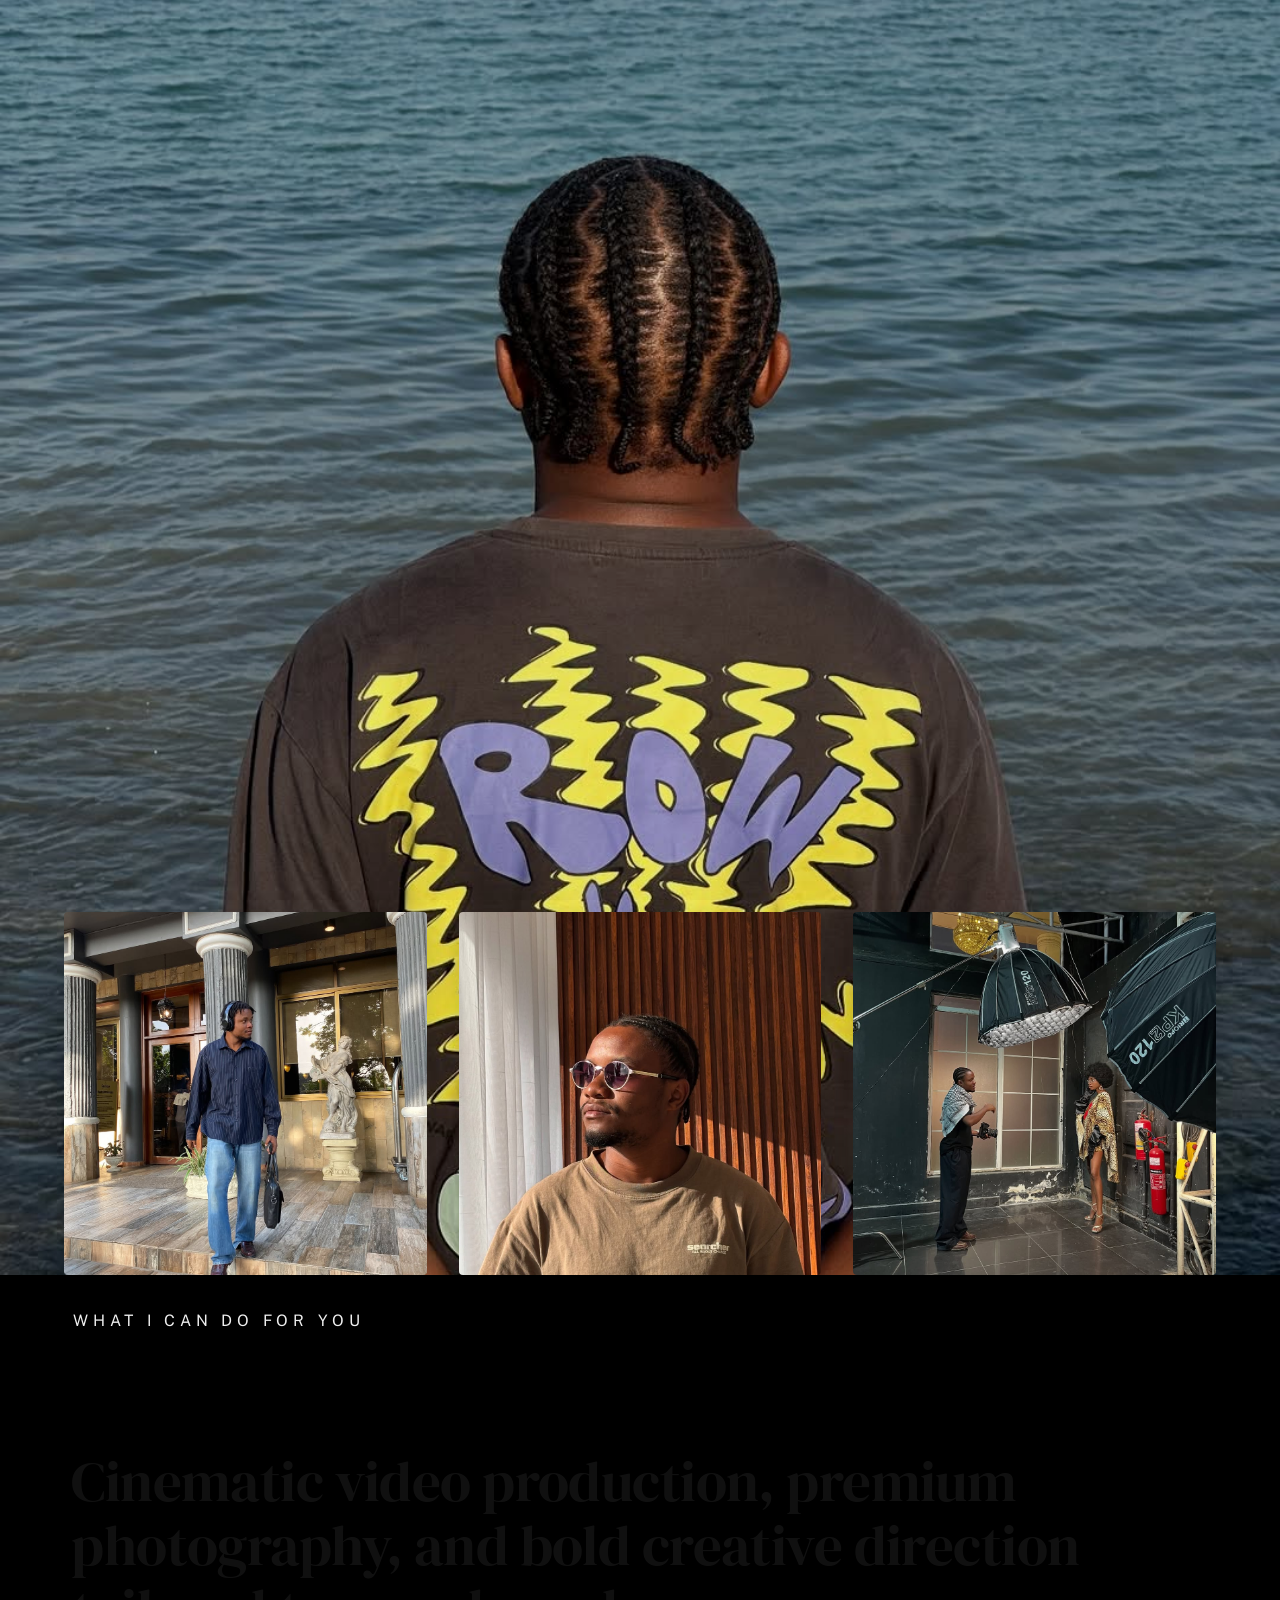
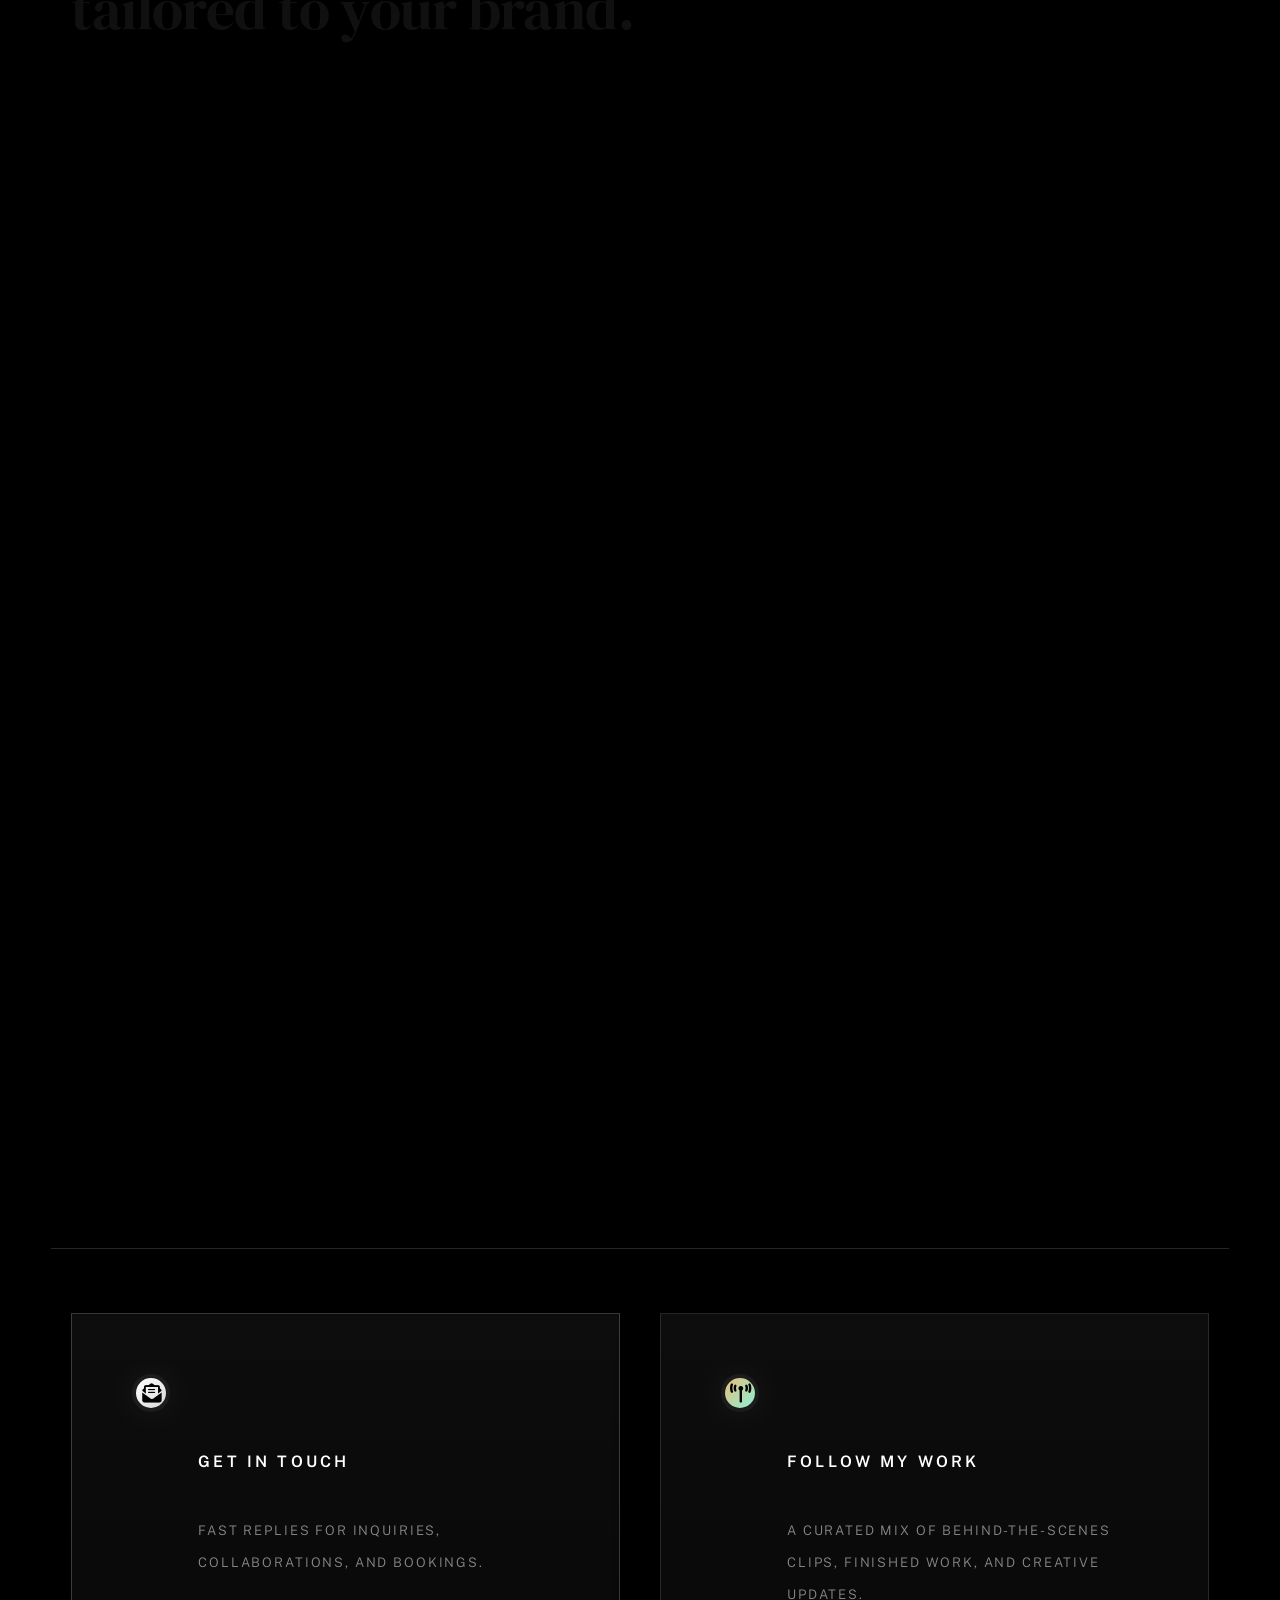
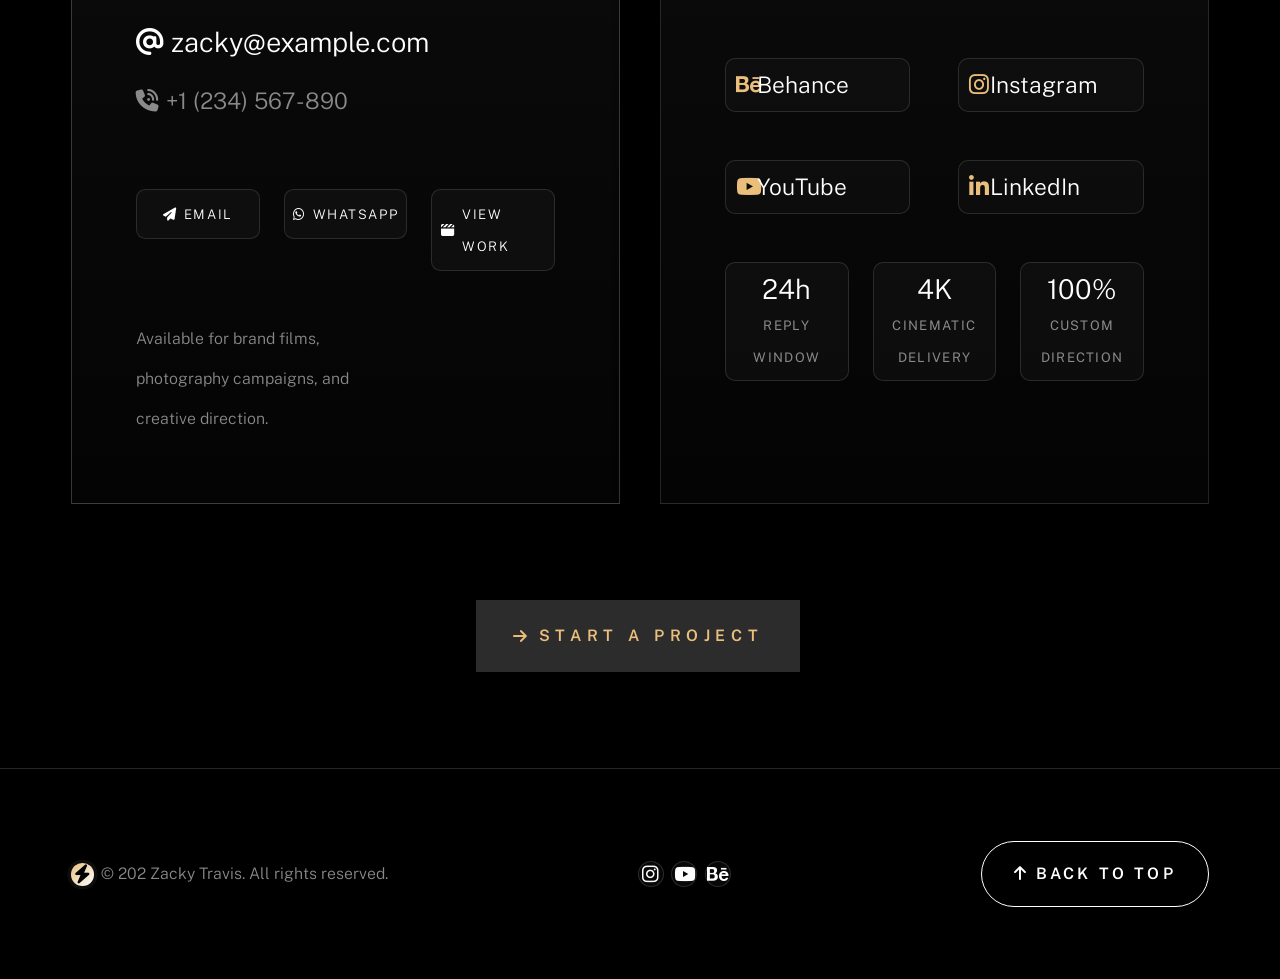
==== commit 0c444b8b: "Fixing small issues" ====
--- a/index.html
+++ b/index.html
@@ -153,16 +153,16 @@
                                              srcset="images/portfolio/fuji.jpg 1x, images/portfolio/fuji@2x.jpg 2x"  alt="">
                                     </div>
                                     
-                                    <div class="folio-list__item-text">
-                                        <div class="folio-list__item-cat">
-                                            Photography
-                                        </div>
-                                        <div class="folio-list__item-title">
-                                            Cinematic Photography
-                                        </div>
-                                    </div>
-                                </a>
-                                <a class="folio-list__proj-link" href="#" title="View Service">
+                                <div class="folio-list__item-text">
+                                    <div class="folio-list__item-cat">
+                                        Photography
+                                    </div>
+                                    <div class="folio-list__item-title">
+                                        Cinematic Photography
+                                    </div>
+                                </div>
+                                </a>
+                                <a class="folio-list__proj-link" href="#modal-01" title="View Service">
                                     <svg width="15" height="15" viewBox="0 0 15 15" fill="none" xmlns="http://www.w3.org/2000/svg"><path d="M8.14645 3.14645C8.34171 2.95118 8.65829 2.95118 8.85355 3.14645L12.8536 7.14645C13.0488 7.34171 13.0488 7.65829 12.8536 7.85355L8.85355 11.8536C8.65829 12.0488 8.34171 12.0488 8.14645 11.8536C7.95118 11.6583 7.95118 11.3417 8.14645 11.1464L11.2929 8H2.5C2.22386 8 2 7.77614 2 7.5C2 7.22386 2.22386 7 2.5 7H11.2929L8.14645 3.85355C7.95118 3.65829 7.95118 3.34171 8.14645 3.14645Z" fill="currentColor" fill-rule="evenodd" clip-rule="evenodd"></path></svg>
                                 </a>
                             </li> <!--end folio-list__item -->
@@ -174,17 +174,17 @@
                                              srcset="images/portfolio/lamp.jpg 1x, images/portfolio/lamp@2x.jpg 2x" alt="">
                                     </div>
                                     
-                                    <div class="folio-list__item-text">
-                                        <div class="folio-list__item-cat">
-                                            Video Production
-                                        </div>
-                                        <div class="folio-list__item-title">
-                                            Brand Films
-                                        </div>
-                                    </div>
-                                </a>
-                                <a class="folio-list__proj-link" href="#" title="View Service">
-                                    <svg width="15" height="15" viewBox="0 0 15 15" fill="none" xmlns="http://www.w3.org/2000/svg"><path d="M8.14645 3.14645C8.34171 2.95118 8.65829 2.95118 8.85355 3.14645L12.8536 7.14645C13.0488 7.34171 13.0488 7.65829 12.8536 7.85355L8.85355 11.8536C8.65829 12.0488 8.34171 12.0488 8.14645 11.8536C7.95118 11.6583 7.95118 11.3417 8.14645 11.1464L11.2929 8H2.5C2.22386 8 2 7.77614 2 7.5C2 7.22386 2.22386 7 2.5 7H11.2929L8.14645 3.85355C7.95118 3.65829 7.95118 3.34171 8.14645 3.14645Z" fill="currentColor" fill-rule="evenodd" clip-rule="evenodd"></path></svg>
+                                <div class="folio-list__item-text">
+                                    <div class="folio-list__item-cat">
+                                        Video Production
+                                    </div>
+                                    <div class="folio-list__item-title">
+                                        Brand Films
+                                    </div>
+                                </div>
+                                </a>
+                                <a class="folio-list__proj-link" href="#modal-02" title="View Service">
+                                    <svg width="15" height="15" viewBox="0 0 15 15" fill="none" xmlns="http://www.w3.org/2000/svg"><path d="M8.14645 3.14645C8.34171 2.95118 8.65829 2.95118 8.85355 3.14645L12.8536 7.14645C13.0488 7.34171 12.8536 7.65829 12.8536 7.85355L8.85355 11.8536C8.65829 12.0488 8.34171 12.0488 8.14645 11.8536C7.95118 11.6583 7.95118 11.3417 8.14645 11.1464L11.2929 8H2.5C2.22386 8 2 7.77614 2 7.5C2 7.22386 2.22386 7 2.5 7H11.2929L8.14645 3.85355C7.95118 3.65829 7.95118 3.34171 8.14645 3.14645Z" fill="currentColor" fill-rule="evenodd" clip-rule="evenodd"></path></svg>
                                 </a>
                             </li> <!--end folio-list__item -->
 
@@ -195,17 +195,17 @@
                                              srcset="images/portfolio/rucksack.jpg 1x, images/portfolio/rucksack@2x.jpg 2x" alt="">
                                     </div>
                                     
-                                    <div class="folio-list__item-text">
-                                        <div class="folio-list__item-cat">
-                                            Motion Design
-                                        </div>
-                                        <div class="folio-list__item-title">
-                                            Digital Experiences
-                                        </div>
-                                    </div>
-                                </a>
-                                <a class="folio-list__proj-link" href="#" title="View Service">
-                                    <svg width="15" height="15" viewBox="0 0 15 15" fill="none" xmlns="http://www.w3.org/2000/svg"><path d="M8.14645 3.14645C8.34171 2.95118 8.65829 2.95118 8.85355 3.14645L12.8536 7.14645C13.0488 7.34171 13.0488 7.65829 12.8536 7.85355L8.85355 11.8536C8.65829 12.0488 8.34171 12.0488 8.14645 11.8536C7.95118 11.6583 7.95118 11.3417 8.14645 11.1464L11.2929 8H2.5C2.22386 8 2 7.77614 2 7.5C2 7.22386 2.22386 7 2.5 7H11.2929L8.14645 3.85355C7.95118 3.65829 7.95118 3.34171 8.14645 3.14645Z" fill="currentColor" fill-rule="evenodd" clip-rule="evenodd"></path></svg>
+                                <div class="folio-list__item-text">
+                                    <div class="folio-list__item-cat">
+                                        Motion Design
+                                    </div>
+                                    <div class="folio-list__item-title">
+                                        Digital Experiences
+                                    </div>
+                                </div>
+                                </a>
+                                <a class="folio-list__proj-link" href="#modal-03" title="View Service">
+                                    <svg width="15" height="15" viewBox="0 0 15 15" fill="none" xmlns="http://www.w3.org/2000/svg"><path d="M8.14645 3.14645C8.34171 2.95118 8.65829 2.95118 8.85355 3.14645L12.8536 7.14645C13.0488 7.34171 12.8536 7.65829 12.8536 7.85355L8.85355 11.8536C8.65829 12.0488 8.34171 12.0488 8.14645 11.8536C7.95118 11.6583 7.95118 11.3417 8.14645 11.1464L11.2929 8H2.5C2.22386 8 2 7.77614 2 7.5C2 7.22386 2.22386 7 2.5 7H11.2929L8.14645 3.85355C7.95118 3.65829 7.95118 3.34171 8.14645 3.14645Z" fill="currentColor" fill-rule="evenodd" clip-rule="evenodd"></path></svg>
                                 </a>
                             </li> <!--end folio-list__item -->
 
@@ -216,17 +216,17 @@
                                              srcset="images/portfolio/skaterboy.jpg 1x, images/portfolio/skaterboy@2x.jpg 2x" alt="">
                                     </div>
                                     
-                                    <div class="folio-list__item-text">
-                                        <div class="folio-list__item-cat">
-                                            Commercial
-                                        </div>
-                                        <div class="folio-list__item-title">
-                                            Commercial Content
-                                        </div>
-                                    </div>
-                                </a>
-                                <a class="folio-list__proj-link" href="#" title="View Service">
-                                    <svg width="15" height="15" viewBox="0 0 15 15" fill="none" xmlns="http://www.w3.org/2000/svg"><path d="M8.14645 3.14645C8.34171 2.95118 8.65829 2.95118 8.85355 3.14645L12.8536 7.14645C13.0488 7.34171 13.0488 7.65829 12.8536 7.85355L8.85355 11.8536C8.65829 12.0488 8.34171 12.0488 8.14645 11.8536C7.95118 11.6583 7.95118 11.3417 8.14645 11.1464L11.2929 8H2.5C2.22386 8 2 7.77614 2 7.5C2 7.22386 2.22386 7 2.5 7H11.2929L8.14645 3.85355C7.95118 3.65829 7.95118 3.34171 8.14645 3.14645Z" fill="currentColor" fill-rule="evenodd" clip-rule="evenodd"></path></svg>
+                                <div class="folio-list__item-text">
+                                    <div class="folio-list__item-cat">
+                                        Commercial
+                                    </div>
+                                    <div class="folio-list__item-title">
+                                        Commercial Content
+                                    </div>
+                                </div>
+                                </a>
+                                <a class="folio-list__proj-link" href="#modal-04" title="View Service">
+                                    <svg width="15" height="15" viewBox="0 0 15 15" fill="none" xmlns="http://www.w3.org/2000/svg"><path d="M8.14645 3.14645C8.34171 2.95118 8.65829 2.95118 8.85355 3.14645L12.8536 7.14645C13.0488 7.34171 12.8536 7.65829 12.8536 7.85355L8.85355 11.8536C8.65829 12.0488 8.34171 12.0488 8.14645 11.8536C7.95118 11.6583 7.95118 11.3417 8.14645 11.1464L11.2929 8H2.5C2.22386 8 2 7.77614 2 7.5C2 7.22386 2.22386 7 2.5 7H11.2929L8.14645 3.85355C7.95118 3.65829 7.95118 3.34171 8.14645 3.14645Z" fill="currentColor" fill-rule="evenodd" clip-rule="evenodd"></path></svg>
                                 </a>
                             </li> <!--end folio-list__item -->
 
@@ -237,17 +237,17 @@
                                              srcset="images/portfolio/sanddunes.jpg 1x, images/portfolio/sanddunes@2x.jpg 2x" alt="">
                                     </div>
                                     
-                                    <div class="folio-list__item-text">
-                                        <div class="folio-list__item-cat">
-                                            Photography
-                                        </div>
-                                        <div class="folio-list__item-title">
-                                            Editorial Photography
-                                        </div>
-                                    </div>
-                                </a>
-                                <a class="folio-list__proj-link" href="#" title="View Service">
-                                    <svg width="15" height="15" viewBox="0 0 15 15" fill="none" xmlns="http://www.w3.org/2000/svg"><path d="M8.14645 3.14645C8.34171 2.95118 8.65829 2.95118 8.85355 3.14645L12.8536 7.14645C13.0488 7.34171 13.0488 7.65829 12.8536 7.85355L8.85355 11.8536C8.65829 12.0488 8.34171 12.0488 8.14645 11.8536C7.95118 11.6583 7.95118 11.3417 8.14645 11.1464L11.2929 8H2.5C2.22386 8 2 7.77614 2 7.5C2 7.22386 2.22386 7 2.5 7H11.2929L8.14645 3.85355C7.95118 3.65829 7.95118 3.34171 8.14645 3.14645Z" fill="currentColor" fill-rule="evenodd" clip-rule="evenodd"></path></svg>
+                                <div class="folio-list__item-text">
+                                    <div class="folio-list__item-cat">
+                                        Photography
+                                    </div>
+                                    <div class="folio-list__item-title">
+                                        Editorial Photography
+                                    </div>
+                                </div>
+                                </a>
+                                <a class="folio-list__proj-link" href="#modal-05" title="View Service">
+                                    <svg width="15" height="15" viewBox="0 0 15 15" fill="none" xmlns="http://www.w3.org/2000/svg"><path d="M8.14645 3.14645C8.34171 2.95118 8.65829 2.95118 8.85355 3.14645L12.8536 7.14645C13.0488 7.34171 12.8536 7.65829 12.8536 7.85355L8.85355 11.8536C8.65829 12.0488 8.34171 12.0488 8.14645 11.8536C7.95118 11.6583 7.95118 11.3417 8.14645 11.1464L11.2929 8H2.5C2.22386 8 2 7.77614 2 7.5C2 7.22386 2.22386 7 2.5 7H11.2929L8.14645 3.85355C7.95118 3.65829 7.95118 3.34171 8.14645 3.14645Z" fill="currentColor" fill-rule="evenodd" clip-rule="evenodd"></path></svg>
                                 </a>
                             </li> <!--end folio-list__item -->
 
@@ -258,17 +258,17 @@
                                              srcset="images/portfolio/minimalismo.jpg 1x, images/portfolio/minimalismo@2x.jpg 2x" alt="">
                                     </div>
                                     
-                                    <div class="folio-list__item-text">
-                                        <div class="folio-list__item-cat">
-                                            Branding
-                                        </div>
-                                        <div class="folio-list__item-title">
-                                            Brand Identity
-                                        </div>
-                                    </div>
-                                </a>
-                                <a class="folio-list__proj-link" href="#" title="View Service">
-                                    <svg width="15" height="15" viewBox="0 0 15 15" fill="none" xmlns="http://www.w3.org/2000/svg"><path d="M8.14645 3.14645C8.34171 2.95118 8.65829 2.95118 8.85355 3.14645L12.8536 7.14645C13.0488 7.34171 13.0488 7.65829 12.8536 7.85355L8.85355 11.8536C8.65829 12.0488 8.34171 12.0488 8.14645 11.8536C7.95118 11.6583 7.95118 11.3417 8.14645 11.1464L11.2929 8H2.5C2.22386 8 2 7.77614 2 7.5C2 7.22386 2.22386 7 2.5 7H11.2929L8.14645 3.85355C7.95118 3.65829 7.95118 3.34171 8.14645 3.14645Z" fill="currentColor" fill-rule="evenodd" clip-rule="evenodd"></path></svg>
+                                <div class="folio-list__item-text">
+                                    <div class="folio-list__item-cat">
+                                        Branding
+                                    </div>
+                                    <div class="folio-list__item-title">
+                                        Brand Identity
+                                    </div>
+                                </div>
+                                </a>
+                                <a class="folio-list__proj-link" href="#modal-06" title="View Service">
+                                    <svg width="15" height="15" viewBox="0 0 15 15" fill="none" xmlns="http://www.w3.org/2000/svg"><path d="M8.14645 3.14645C8.34171 2.95118 8.65829 2.95118 8.85355 3.14645L12.8536 7.14645C13.0488 7.34171 12.8536 7.65829 12.8536 7.85355L8.85355 11.8536C8.65829 12.0488 8.34171 12.0488 8.14645 11.8536C7.95118 11.6583 7.95118 11.3417 8.14645 11.1464L11.2929 8H2.5C2.22386 8 2 7.77614 2 7.5C2 7.22386 2.22386 7 2.5 7H11.2929L8.14645 3.85355C7.95118 3.65829 7.95118 3.34171 8.14645 3.14645Z" fill="currentColor" fill-rule="evenodd" clip-rule="evenodd"></path></svg>
                                 </a>
                             </li> <!--end folio-list__item -->
 
@@ -314,8 +314,6 @@
                                     </div>
                                 </div>
                             </div>
-
-                            <a href="https://www.behance.net/" class="modal-popup__details">View Service</a>
                         </div>
                     </div> <!-- end modal -->
 
@@ -354,8 +352,6 @@
                                     </div>
                                 </div>
                             </div>
-
-                            <a href="https://www.behance.net/" class="modal-popup__details">View Service</a>
                         </div>
                     </div> <!-- end modal -->
 
@@ -394,8 +390,6 @@
                                     </div>
                                 </div>
                             </div>
-
-                            <a href="https://www.behance.net/" class="modal-popup__details">View Service</a>
                         </div>
                     </div> <!-- end modal -->
 
@@ -434,8 +428,6 @@
                                     </div>
                                 </div>
                             </div>
-
-                            <a href="https://www.behance.net/" class="modal-popup__details">View Service</a>
                         </div>
                     </div> <!-- end modal -->
 
@@ -474,8 +466,6 @@
                                     </div>
                                 </div>
                             </div>
-
-                            <a href="https://www.behance.net/" class="modal-popup__details">View Service</a>
                         </div>
                     </div> <!-- end modal -->
 
@@ -514,8 +504,6 @@
                                     </div>
                                 </div>
                             </div>
-
-                            <a href="https://www.behance.net/" class="modal-popup__details">View Service</a>
                         </div>
                     </div> <!-- end modal -->
 
--- a/css/styles.css
+++ b/css/styles.css
@@ -5020,3 +5020,232 @@
         min-width : calc(95vw - 2rem);
     }
 }
+
+/* ------------------------------------------------------------------- 
+ * ## modal popup overrides
+ * ------------------------------------------------------------------- */
+.basicLightbox.cinematic-lightbox {
+    background : radial-gradient(circle at top, rgba(255, 255, 255, 0.07), rgba(0, 0, 0, 0.94) 52%, rgba(0, 0, 0, 1));
+    backdrop-filter : blur(22px);
+}
+
+.basicLightbox.cinematic-lightbox .basicLightbox__placeholder {
+    width : min(92vw, 900px);
+    max-height : 90vh;
+    overflow : auto;
+    padding : 0;
+    animation : modalBackdropIn .55s ease both;
+}
+
+.basicLightbox.cinematic-lightbox .modal-popup {
+    width : 100%;
+    max-width : none;
+    color : white;
+    position : relative;
+    overflow : hidden;
+    border : 1px solid rgba(255, 255, 255, 0.1);
+    border-radius : 1.8rem;
+    background : linear-gradient(180deg, rgba(7, 7, 7, 0.9), rgba(0, 0, 0, 0.98));
+    box-shadow : 0 35px 90px rgba(0, 0, 0, 0.75);
+    transform-origin : center top;
+    animation : modalRise .7s cubic-bezier(.2,.9,.2,1) both;
+}
+
+.modal-popup__hero {
+    position : relative;
+    min-height : clamp(28rem, 48vw, 38rem);
+    display : flex;
+    align-items : flex-end;
+    padding : var(--vspace-1_5);
+    isolation : isolate;
+    background : #050505;
+}
+
+.modal-popup__hero img {
+    position : absolute;
+    inset : 0;
+    width : 100%;
+    height : 100%;
+    object-fit : cover;
+    display : block;
+    margin : 0;
+    transform : scale(1.02);
+    filter : saturate(1.05) contrast(1.04) brightness(.72);
+}
+
+.modal-popup__hero::before {
+    content : "";
+    position : absolute;
+    inset : 0;
+    background : linear-gradient(180deg, rgba(0, 0, 0, 0.1) 0%, rgba(0, 0, 0, 0.52) 56%, rgba(0, 0, 0, 0.88) 100%), radial-gradient(circle at top left, rgba(255, 255, 255, 0.16), transparent 30%);
+    pointer-events : none;
+    z-index : 0;
+}
+
+.modal-popup__hero-overlay {
+    position : relative;
+    z-index : 1;
+    width : min(100%, 34rem);
+    padding : 1.25rem 1.25rem 1.15rem;
+    border : 1px solid rgba(255, 255, 255, 0.14);
+    border-radius : 1.25rem;
+    background : rgba(10, 10, 10, 0.42);
+    backdrop-filter : blur(16px);
+    box-shadow : 0 18px 50px rgba(0, 0, 0, 0.25);
+    display : grid;
+    gap : var(--vspace-0_5);
+}
+
+.modal-popup__eyebrow {
+    display : inline-flex;
+    align-items : center;
+    gap : .55rem;
+    width : fit-content;
+    padding : .45rem .8rem;
+    border : 1px solid rgba(255, 255, 255, 0.16);
+    border-radius : 999px;
+    background : rgba(255, 255, 255, 0.08);
+    font-size : var(--text-xs);
+    letter-spacing : .18em;
+    text-transform : uppercase;
+    color : rgba(255, 255, 255, 0.9);
+    backdrop-filter : blur(8px);
+}
+
+.modal-popup__hero-overlay h5 {
+    margin-bottom : 0;
+    font-size : clamp(2rem, 4.2vw, 3.2rem);
+    line-height : .95;
+    color : white;
+}
+
+.modal-popup__tagline {
+    max-width : 38rem;
+    margin : 0;
+    color : rgba(255, 255, 255, 0.82);
+    font-size : var(--text-md);
+}
+
+.modal-popup__body {
+    padding : clamp(1.25rem, 3vw, 1.75rem);
+    display : grid;
+    grid-template-columns : 1.35fr .9fr;
+    gap : var(--vspace-1);
+    align-items : start;
+    background : linear-gradient(180deg, rgba(255, 255, 255, 0.02), transparent);
+}
+
+.modal-popup {
+    font-size : calc(var(--text-size) * 0.9447);
+    line-height : var(--vspace-0_875);
+}
+
+.modal-popup__desc {
+    padding : 0;
+    position : relative;
+}
+
+.modal-popup__desc p {
+    margin-top : 0;
+    color : rgba(255, 255, 255, 0.8);
+}
+
+.modal-popup__desc::before {
+    content : "";
+    display : block;
+    width : 3.5rem;
+    height : 1px;
+    margin-bottom : var(--vspace-1);
+    background : linear-gradient(90deg, var(--color-1), transparent);
+}
+
+.modal-popup__cat {
+    list-style : none;
+    margin : var(--vspace-1_25) 0 0;
+    padding : 0;
+    display : flex;
+    flex-wrap : wrap;
+    gap : .6rem;
+    font-size : var(--text-xs);
+    line-height : var(--vspace-0_5);
+    color : rgba(255, 255, 255, 0.72);
+}
+
+.modal-popup__cat li {
+    display : inline-flex;
+    align-items : center;
+    padding : .42rem .72rem;
+    border : 1px solid rgba(255, 255, 255, 0.14);
+    border-radius : 999px;
+    background : rgba(255, 255, 255, 0.04);
+    letter-spacing : .12em;
+    text-transform : uppercase;
+}
+
+.modal-popup__meta {
+    display : grid;
+    grid-template-columns : 1fr;
+    gap : var(--vspace-0_75);
+}
+
+.modal-popup__stat {
+    display : grid;
+    gap : .2rem;
+    padding : .95rem 1rem;
+    border : 1px solid rgba(255, 255, 255, 0.11);
+    border-radius : 1rem;
+    background : rgba(255, 255, 255, 0.03);
+}
+
+.modal-popup__stat span {
+    font-family : var(--font-1);
+    font-size : var(--text-lg);
+    letter-spacing : .1em;
+    color : white;
+}
+
+.modal-popup__stat small {
+    font-size : var(--text-xs);
+    letter-spacing : .14em;
+    text-transform : uppercase;
+    color : var(--color-text-light);
+}
+
+@media screen and (max-width: 800px) {
+    .basicLightbox.cinematic-lightbox .basicLightbox__placeholder {
+        width : 94vw;
+    }
+
+    .modal-popup__hero {
+        min-height : 26rem;
+        padding : var(--vspace-1);
+    }
+
+    .modal-popup__hero-overlay {
+        width : 100%;
+    }
+
+    .modal-popup__body {
+        grid-template-columns : 1fr;
+        padding : var(--vspace-1_25);
+    }
+}
+
+@media screen and (max-width: 500px) {
+    .modal-popup__hero {
+        min-height : 22rem;
+        padding : .75rem;
+    }
+
+    .modal-popup__hero-overlay {
+        padding : 1rem;
+    }
+
+    .modal-popup__hero-overlay h5 {
+        font-size : clamp(1.6rem, 8vw, 2.4rem);
+    }
+
+    .modal-popup__eyebrow {
+        letter-spacing : .12em;
+    }
+}
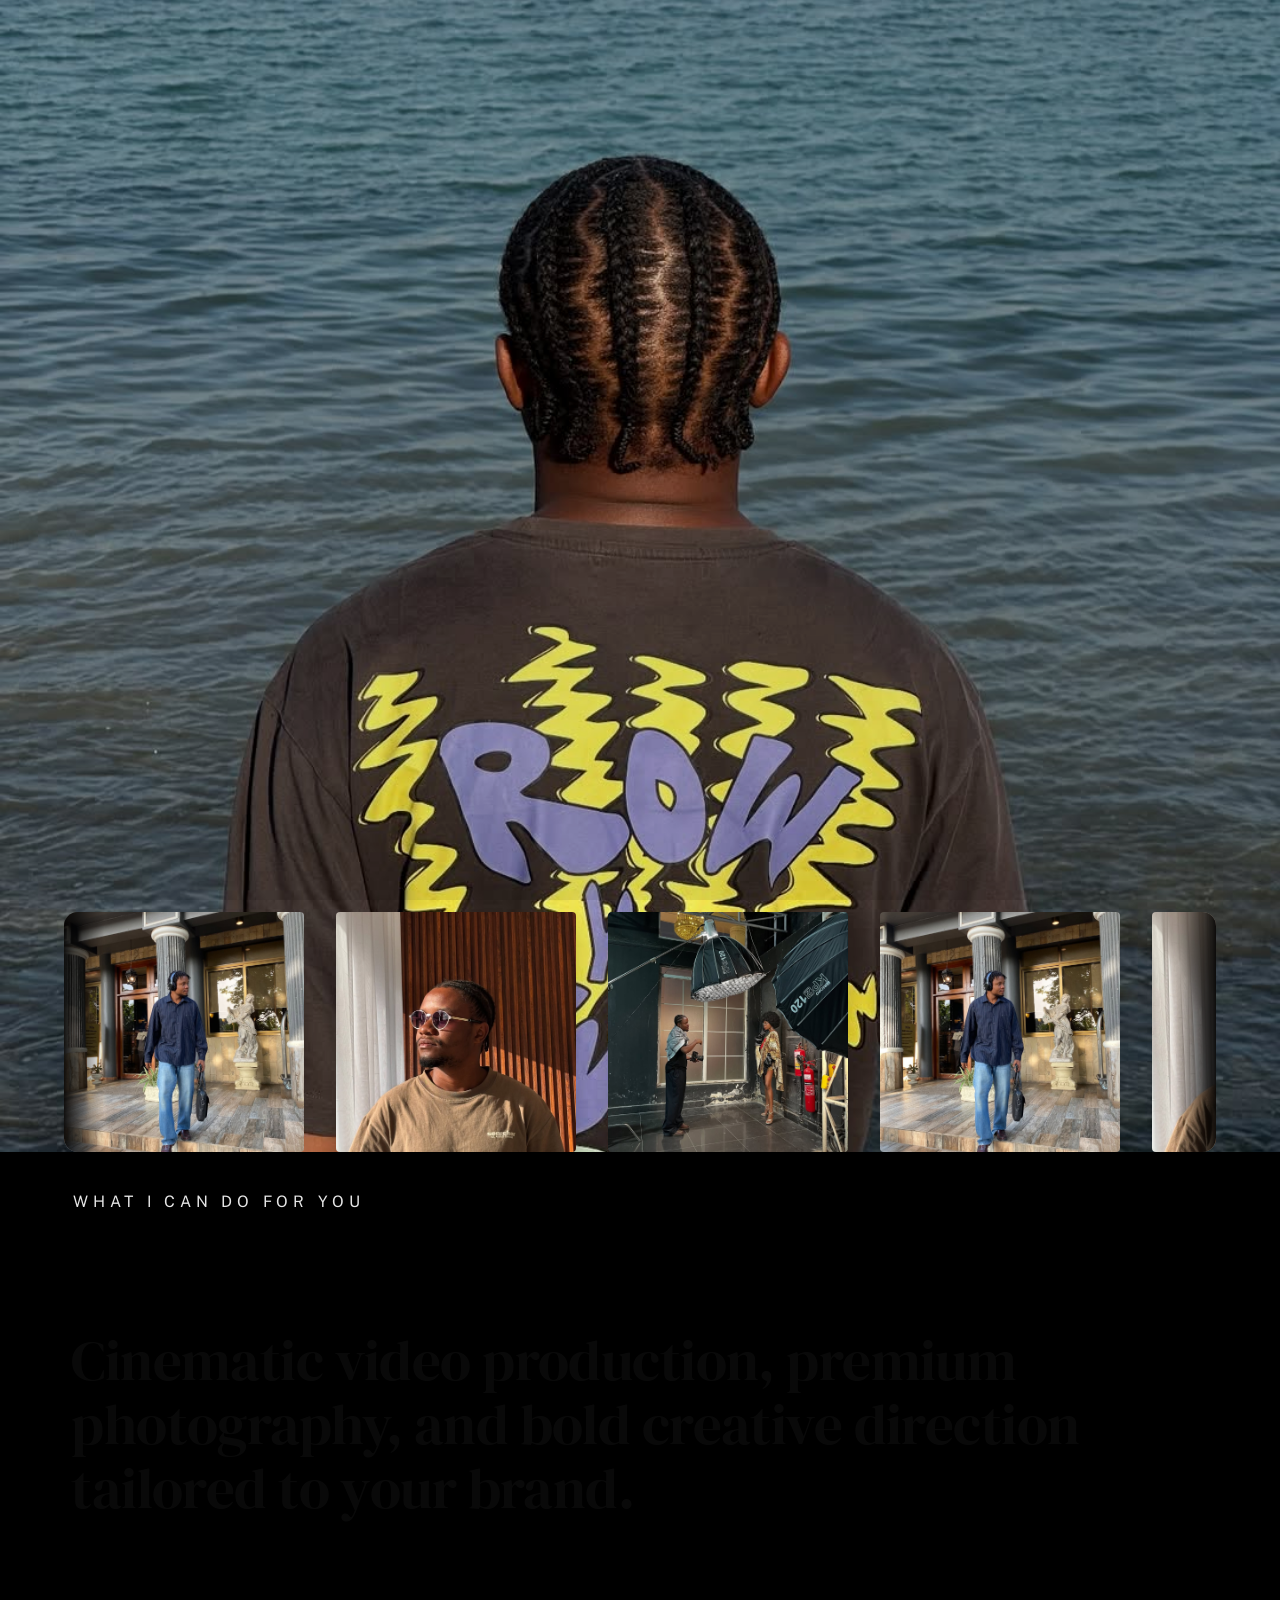
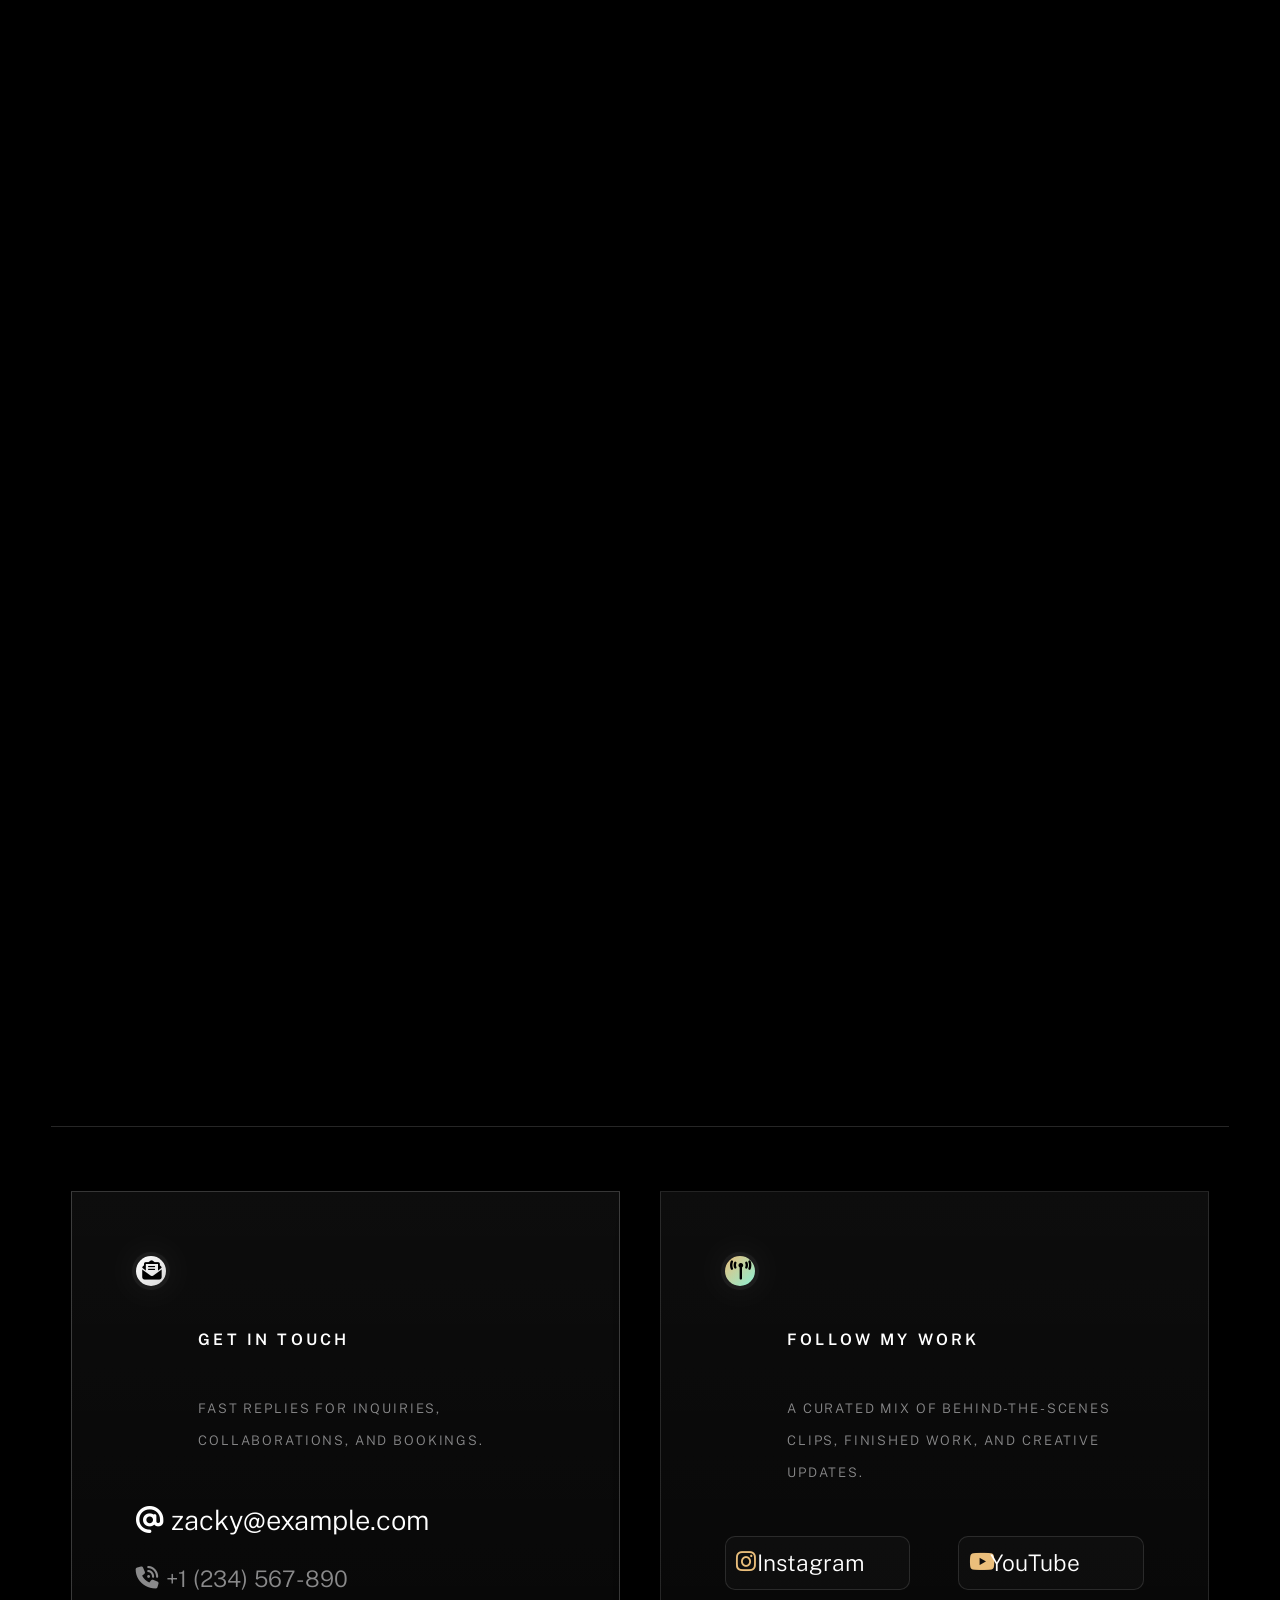
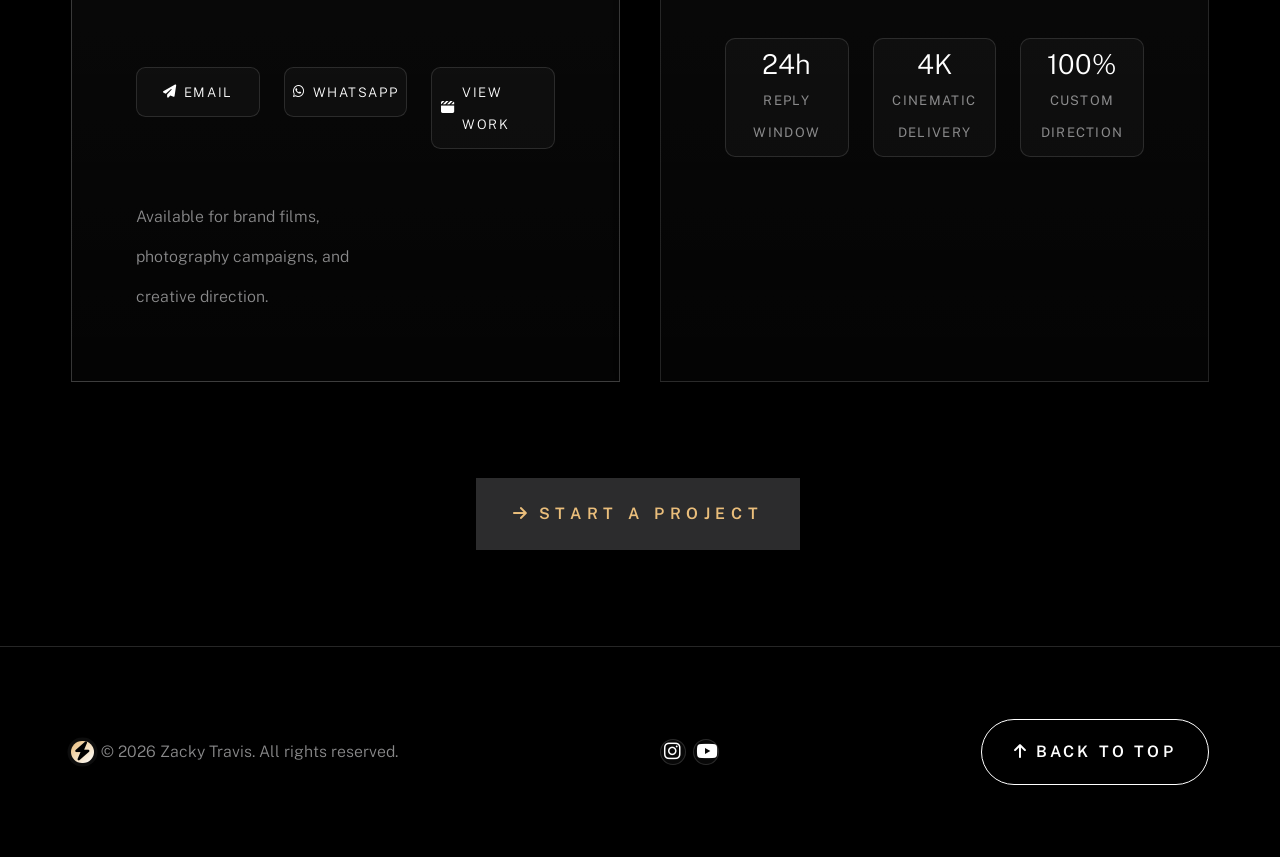
==== commit 315c98c4: "Fixing small issues" ====
--- a/index.html
+++ b/index.html
@@ -114,14 +114,25 @@
 
                 <!-- featured projects within hero -->
                 <div class="featured-container" style="margin-top: var(--vspace-3); width: 90%; max-width: 1200px; margin-left: auto; margin-right: auto;">
-                    <div class="featured-item">
-                        <img src="images/portfolio/zacky.jpg" alt="Project 1">
-                    </div>
-                    <div class="featured-item">
-                        <img src="images/portfolio/zacky 2.jpg" alt="Project 2">
-                    </div>
-                    <div class="featured-item">
-                        <img src="images/portfolio/zacky 3.jpg" alt="Project 3">
+                    <div class="featured-track">
+                        <div class="featured-item">
+                            <img src="images/portfolio/zacky.jpg" alt="Project 1">
+                        </div>
+                        <div class="featured-item">
+                            <img src="images/portfolio/zacky 2.jpg" alt="Project 2">
+                        </div>
+                        <div class="featured-item">
+                            <img src="images/portfolio/zacky 3.jpg" alt="Project 3">
+                        </div>
+                        <div class="featured-item" aria-hidden="true">
+                            <img src="images/portfolio/zacky.jpg" alt="">
+                        </div>
+                        <div class="featured-item" aria-hidden="true">
+                            <img src="images/portfolio/zacky 2.jpg" alt="">
+                        </div>
+                        <div class="featured-item" aria-hidden="true">
+                            <img src="images/portfolio/zacky 3.jpg" alt="">
+                        </div>
                     </div>
                 </div>
 
@@ -594,10 +605,8 @@
                                 </div>
                             </div>
                             <ul class="contact-socials">
-                                <li><a href="#0" title="Behance"><i class="fa-brands fa-behance"></i><span>Behance</span></a></li>
                                 <li><a href="#0" title="Instagram"><i class="fa-brands fa-instagram"></i><span>Instagram</span></a></li>
                                 <li><a href="#0" title="YouTube"><i class="fa-brands fa-youtube"></i><span>YouTube</span></a></li>
-                                <li><a href="#0" title="LinkedIn"><i class="fa-brands fa-linkedin-in"></i><span>LinkedIn</span></a></li>
                             </ul>
                             <div class="contact-stats">
                                 <div class="contact-stat">
@@ -640,17 +649,16 @@
 
             <div class="row footer-top">
                 <div class="column lg-12">
-                    <div class="footer-inner">
-                        <div class="footer-brand">
-                            <span class="footer-brand__icon">
-                                <i class="fa-solid fa-bolt"></i>
-                            </span>
-                            <p class="footer-text">&copy; 202 Zacky Travis. All rights reserved.</p>
-                        </div>
+                        <div class="footer-inner">
+                            <div class="footer-brand">
+                                <span class="footer-brand__icon">
+                                    <i class="fa-solid fa-bolt"></i>
+                                </span>
+                            <p class="footer-text">&copy; <span id="footer-year"></span> Zacky Travis. All rights reserved.</p>
+                            </div>
                         <div class="footer-socials" aria-label="Footer social links">
                             <a href="#0" title="Instagram"><i class="fa-brands fa-instagram"></i></a>
                             <a href="#0" title="YouTube"><i class="fa-brands fa-youtube"></i></a>
-                            <a href="#0" title="Behance"><i class="fa-brands fa-behance"></i></a>
                         </div>
                         <a href="#top" class="footer-top-link smoothscroll">
                             <i class="fa-solid fa-arrow-up"></i>
--- a/css/styles.css
+++ b/css/styles.css
@@ -5021,6 +5021,81 @@
     }
 }
 
+.featured-container {
+    overflow : hidden;
+    border-radius : 1.4rem;
+    position : relative;
+    isolation : isolate;
+}
+
+.featured-container::before,
+.featured-container::after {
+    content : "";
+    position : absolute;
+    top : 0;
+    bottom : 0;
+    width : 4rem;
+    z-index : 2;
+    pointer-events : none;
+}
+
+.featured-container::before {
+    left : 0;
+    background : linear-gradient(90deg, rgba(0, 0, 0, 0.92), rgba(0, 0, 0, 0));
+}
+
+.featured-container::after {
+    right : 0;
+    background : linear-gradient(270deg, rgba(0, 0, 0, 0.92), rgba(0, 0, 0, 0));
+}
+
+.featured-track {
+    display : flex;
+    width : max-content;
+    gap : var(--vspace-1);
+    animation : featuredMarquee 26s linear infinite;
+    will-change : transform;
+}
+
+.featured-track:hover {
+    animation-play-state : paused;
+}
+
+.featured-item {
+    flex : 0 0 clamp(16rem, 24vw, 24rem);
+    aspect-ratio : 1 / 1;
+}
+
+@keyframes featuredMarquee {
+    from {
+        transform : translateX(-50%);
+    }
+    to {
+        transform : translateX(0);
+    }
+}
+
+@media screen and (max-width: 800px) {
+    .featured-container::before,
+    .featured-container::after {
+        width : 2.5rem;
+    }
+
+    .featured-track {
+        gap : var(--vspace-0_75);
+    }
+
+    .featured-item {
+        flex-basis : clamp(14rem, 48vw, 20rem);
+    }
+}
+
+@media screen and (max-width: 500px) {
+    .featured-item {
+        flex-basis : clamp(13rem, 78vw, 18rem);
+    }
+}
+
 /* ------------------------------------------------------------------- 
  * ## modal popup overrides
  * ------------------------------------------------------------------- */
@@ -5248,4 +5323,4 @@
     .modal-popup__eyebrow {
         letter-spacing : .12em;
     }
-}+}
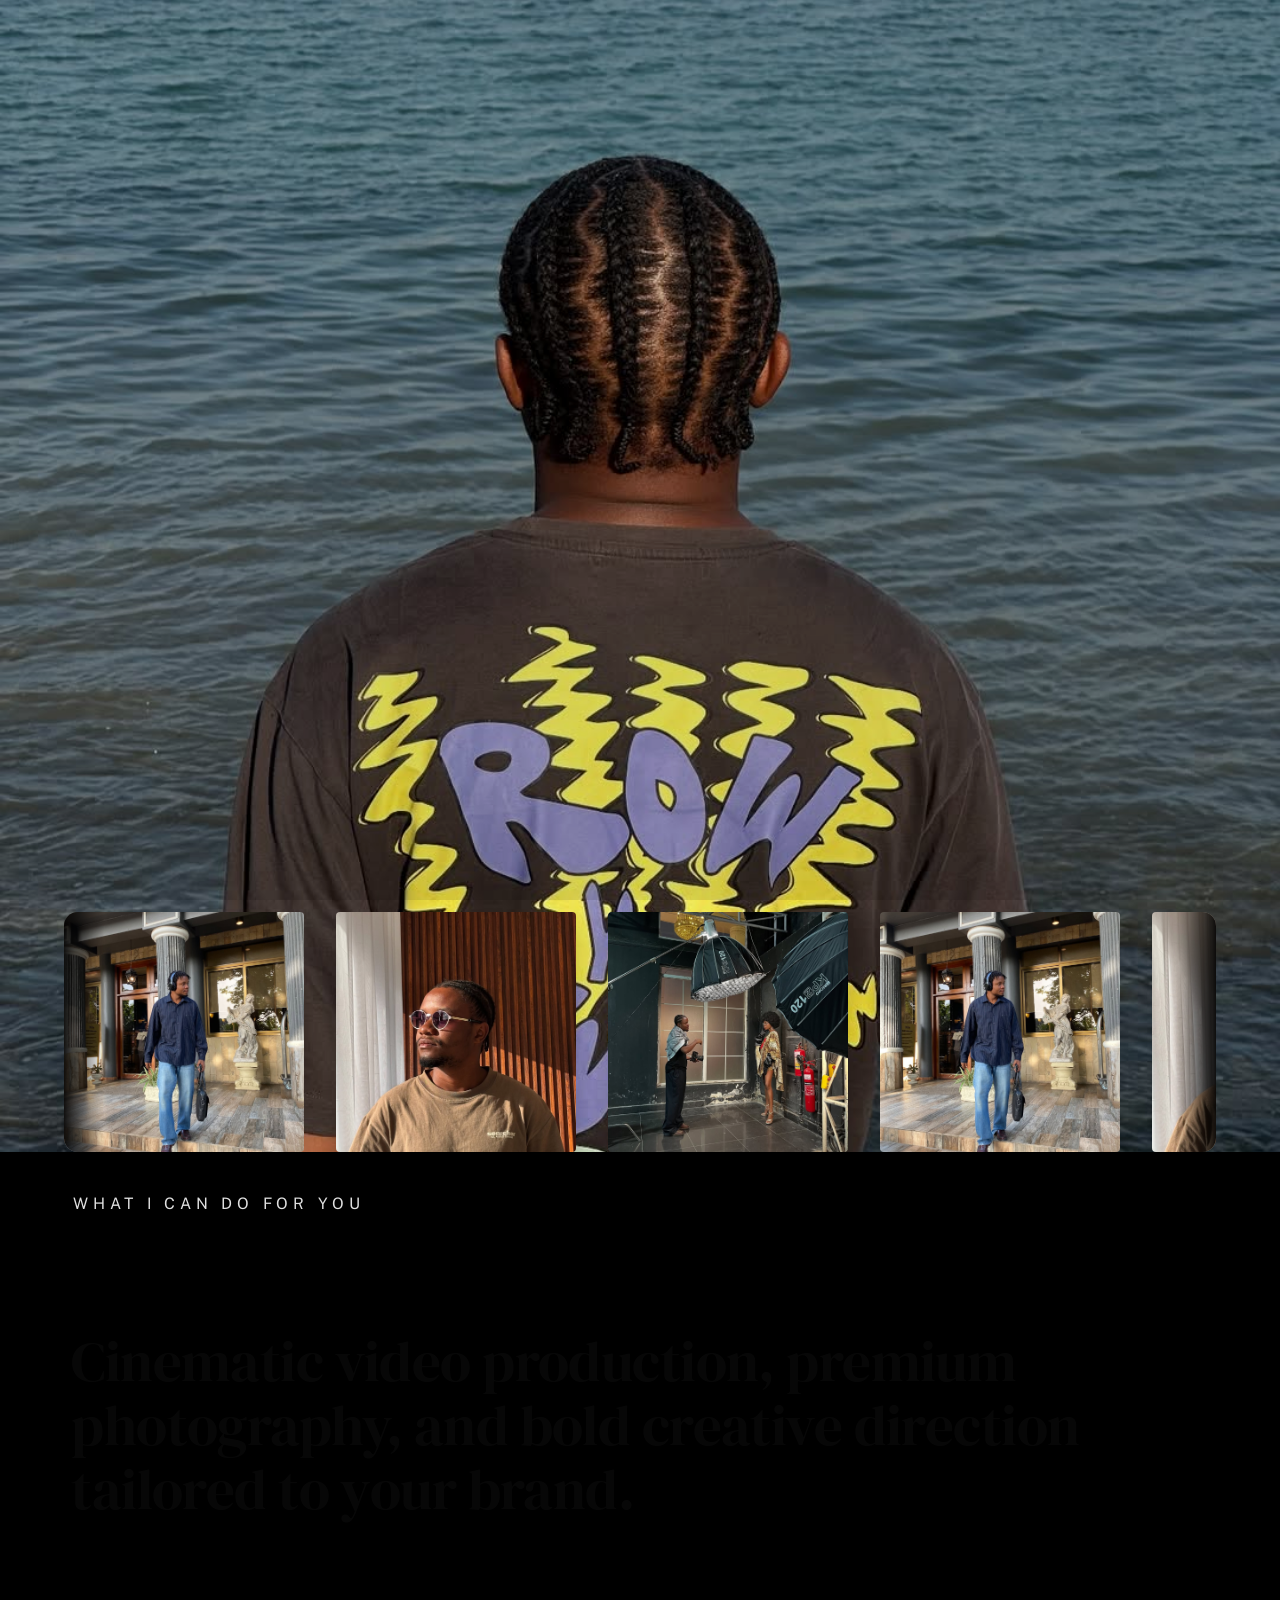
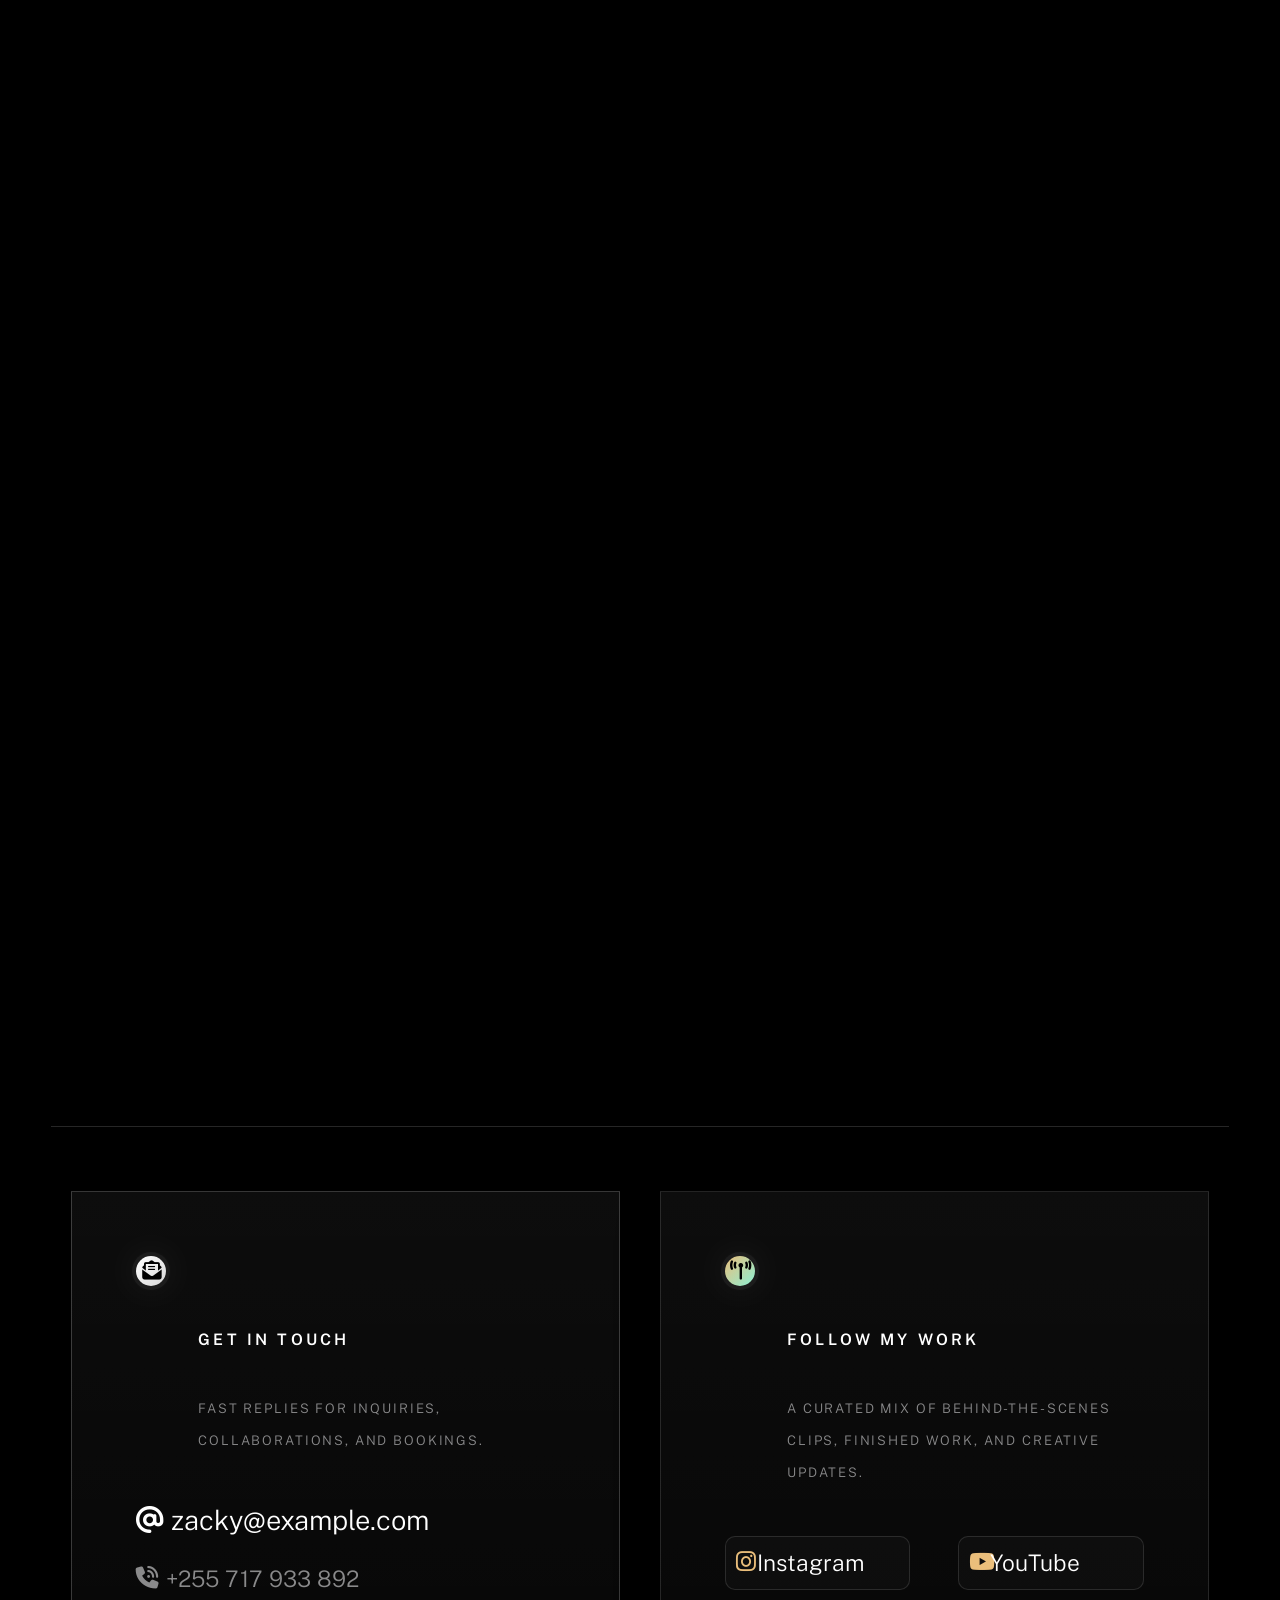
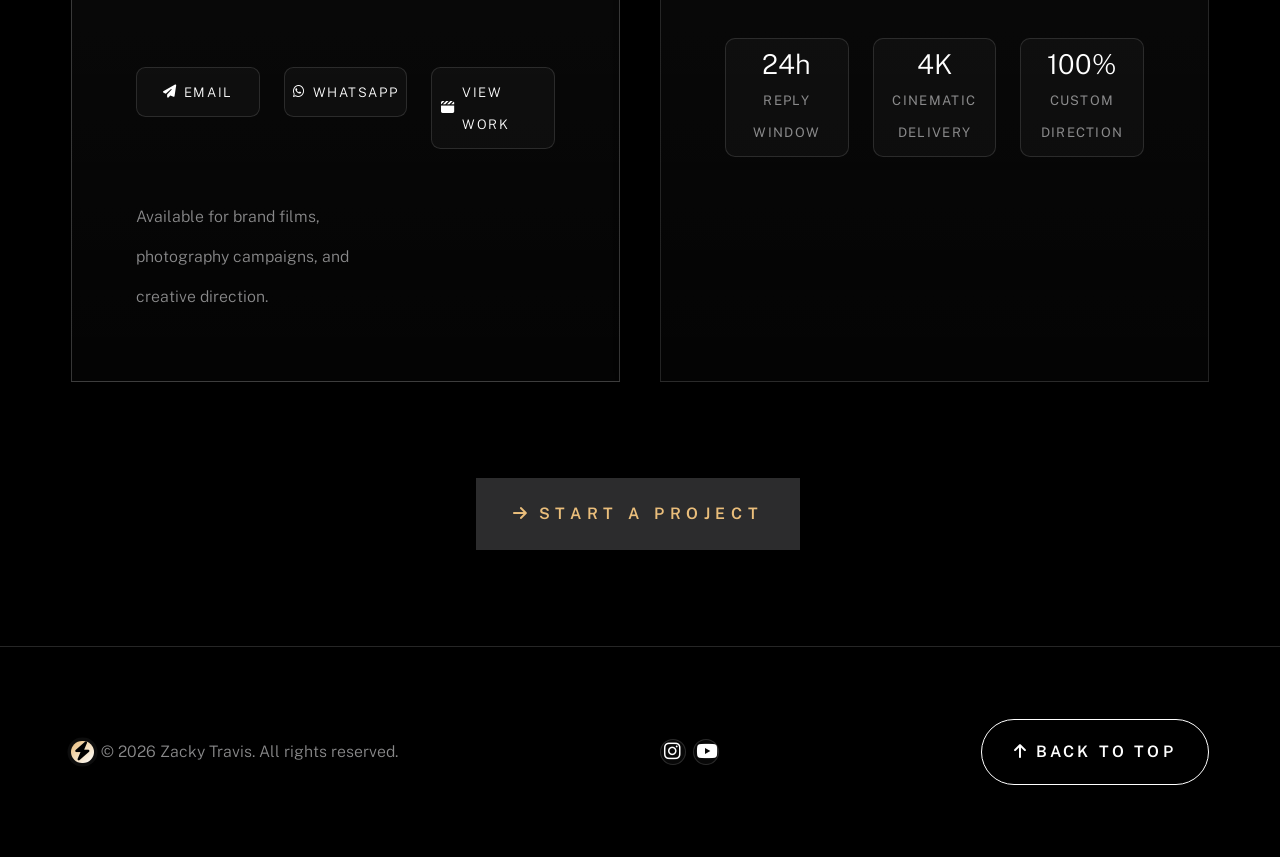
==== commit 40e13171: "Fixing small issues" ====
--- a/index.html
+++ b/index.html
@@ -100,9 +100,9 @@
                     </div>
 
                     <ul class="intro-social">
-                        <li ><a href="#0" title="WhatsApp"><i class="fab fa-whatsapp" style="color: white;"></i></a></li>
+                        <li ><a href="https://wa.me/255717933892" title="WhatsApp"><i class="fab fa-whatsapp" style="color: white;"></i></a></li>
                         <li ><a href="#0" title="Facebook"><i class="fab fa-facebook" style="color: white;"></i></a></li>
-                        <li ><a href="#0" title="Instagram"><i class="fab fa-instagram" style="color: white;"></i></a></li>
+                        <li ><a href="https://www.instagram.com/zacky_travis/" title="Instagram"><i class="fab fa-instagram" style="color: white;"></i></a></li>
                         <li ><a href="#0" title="TikTok"><i class="fab fa-tiktok" style="color: white;"></i></a></li>
                     </ul>
 
@@ -562,9 +562,9 @@
                                     zacky@example.com
                                 </a>
                                 <p class="contact-phone">
-                                    <a href="tel:+1234567890">
+                                    <a href="tel:+255717933892">
                                         <i class="fa-solid fa-phone-volume"></i>
-                                        +1 (234) 567-890
+                                        +255 717 933 892
                                     </a>
                                 </p>
                             </div>
@@ -576,7 +576,7 @@
                                     </a>
                                 </li>
                                 <li>
-                                    <a href="tel:+1234567890">
+                                    <a href="https://wa.me/255717933892">
                                         <i class="fa-brands fa-whatsapp"></i>
                                         WhatsApp
                                     </a>
@@ -605,8 +605,8 @@
                                 </div>
                             </div>
                             <ul class="contact-socials">
-                                <li><a href="#0" title="Instagram"><i class="fa-brands fa-instagram"></i><span>Instagram</span></a></li>
-                                <li><a href="#0" title="YouTube"><i class="fa-brands fa-youtube"></i><span>YouTube</span></a></li>
+                                <li><a href="https://www.instagram.com/zacky_travis/" title="Instagram"><i class="fa-brands fa-instagram"></i><span>Instagram</span></a></li>
+                                <li><a href="https://www.youtube.com/@zacky_travis" title="YouTube"><i class="fa-brands fa-youtube"></i><span>YouTube</span></a></li>
                             </ul>
                             <div class="contact-stats">
                                 <div class="contact-stat">
@@ -657,8 +657,8 @@
                             <p class="footer-text">&copy; <span id="footer-year"></span> Zacky Travis. All rights reserved.</p>
                             </div>
                         <div class="footer-socials" aria-label="Footer social links">
-                            <a href="#0" title="Instagram"><i class="fa-brands fa-instagram"></i></a>
-                            <a href="#0" title="YouTube"><i class="fa-brands fa-youtube"></i></a>
+                            <a href="https://www.instagram.com/zacky_travis/" title="Instagram"><i class="fa-brands fa-instagram"></i></a>
+                            <a href="https://www.youtube.com/@zacky_travis" title="YouTube"><i class="fa-brands fa-youtube"></i></a>
                         </div>
                         <a href="#top" class="footer-top-link smoothscroll">
                             <i class="fa-solid fa-arrow-up"></i>
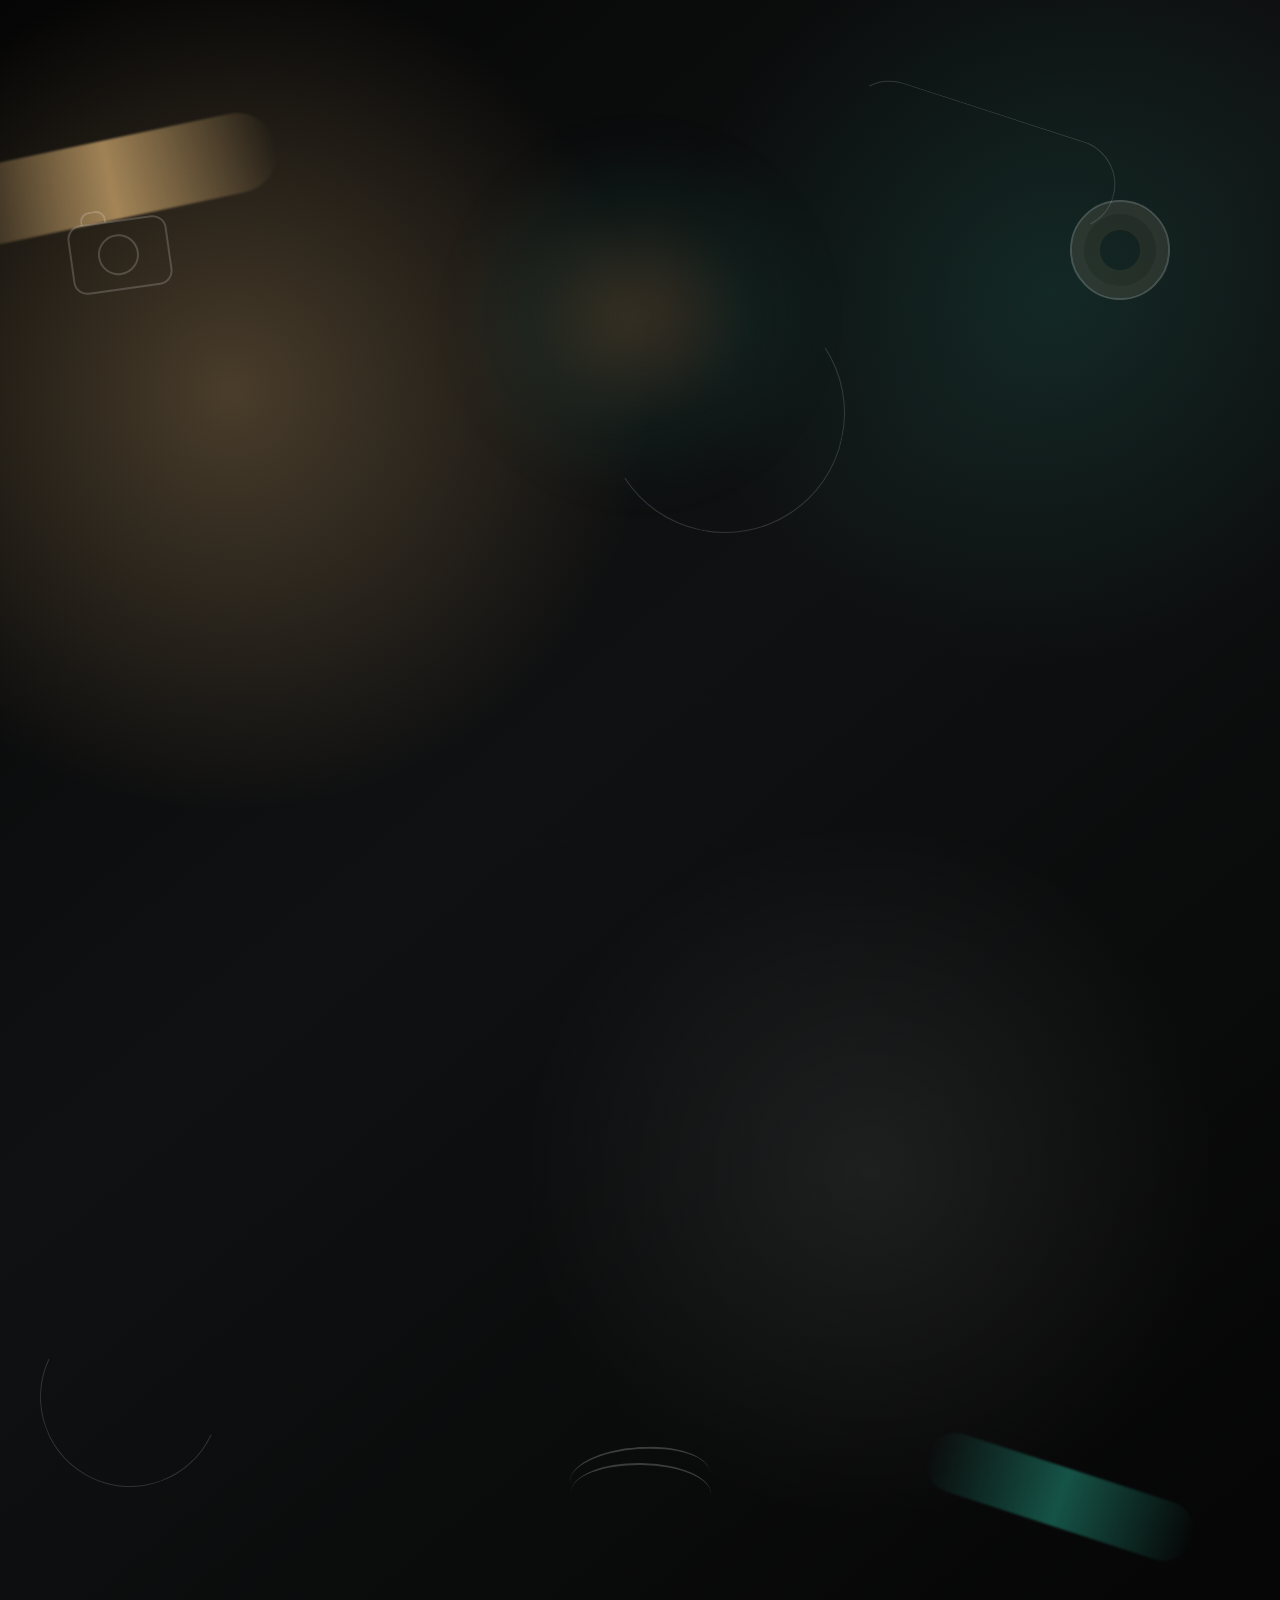
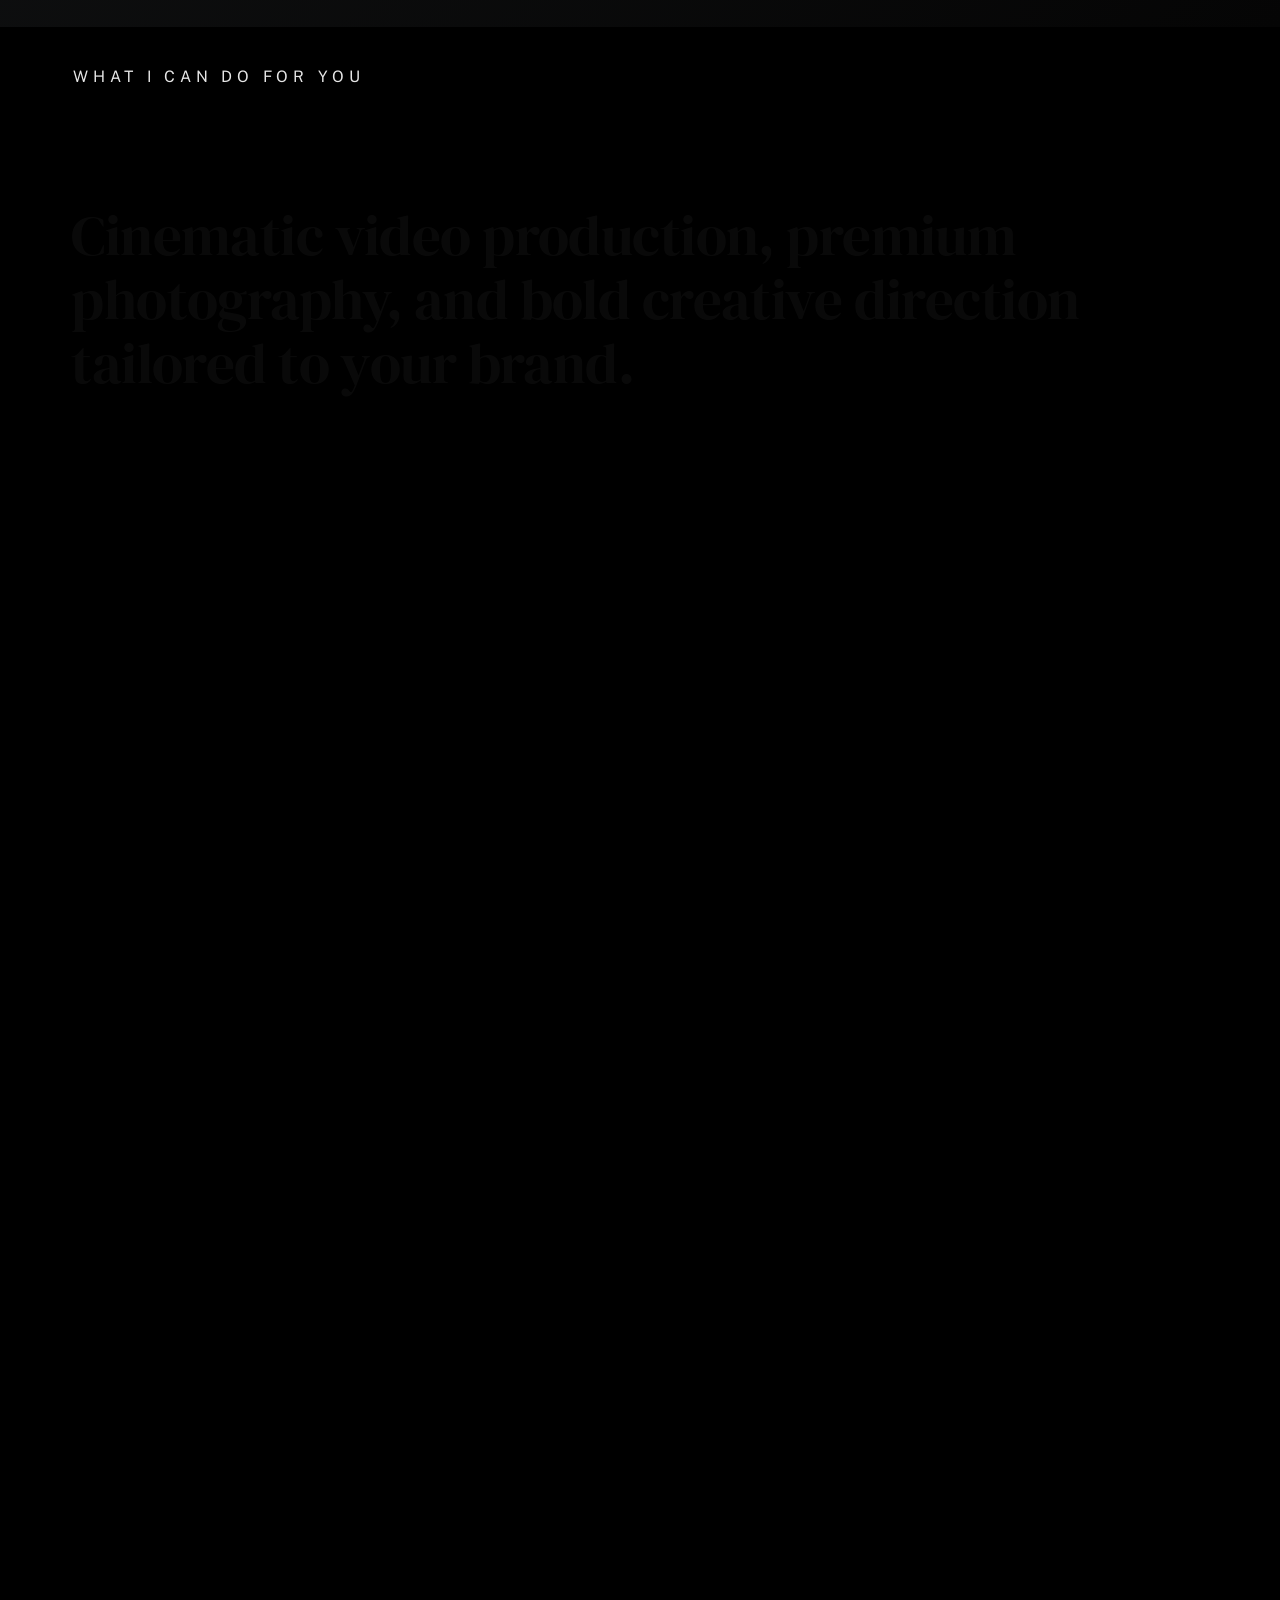
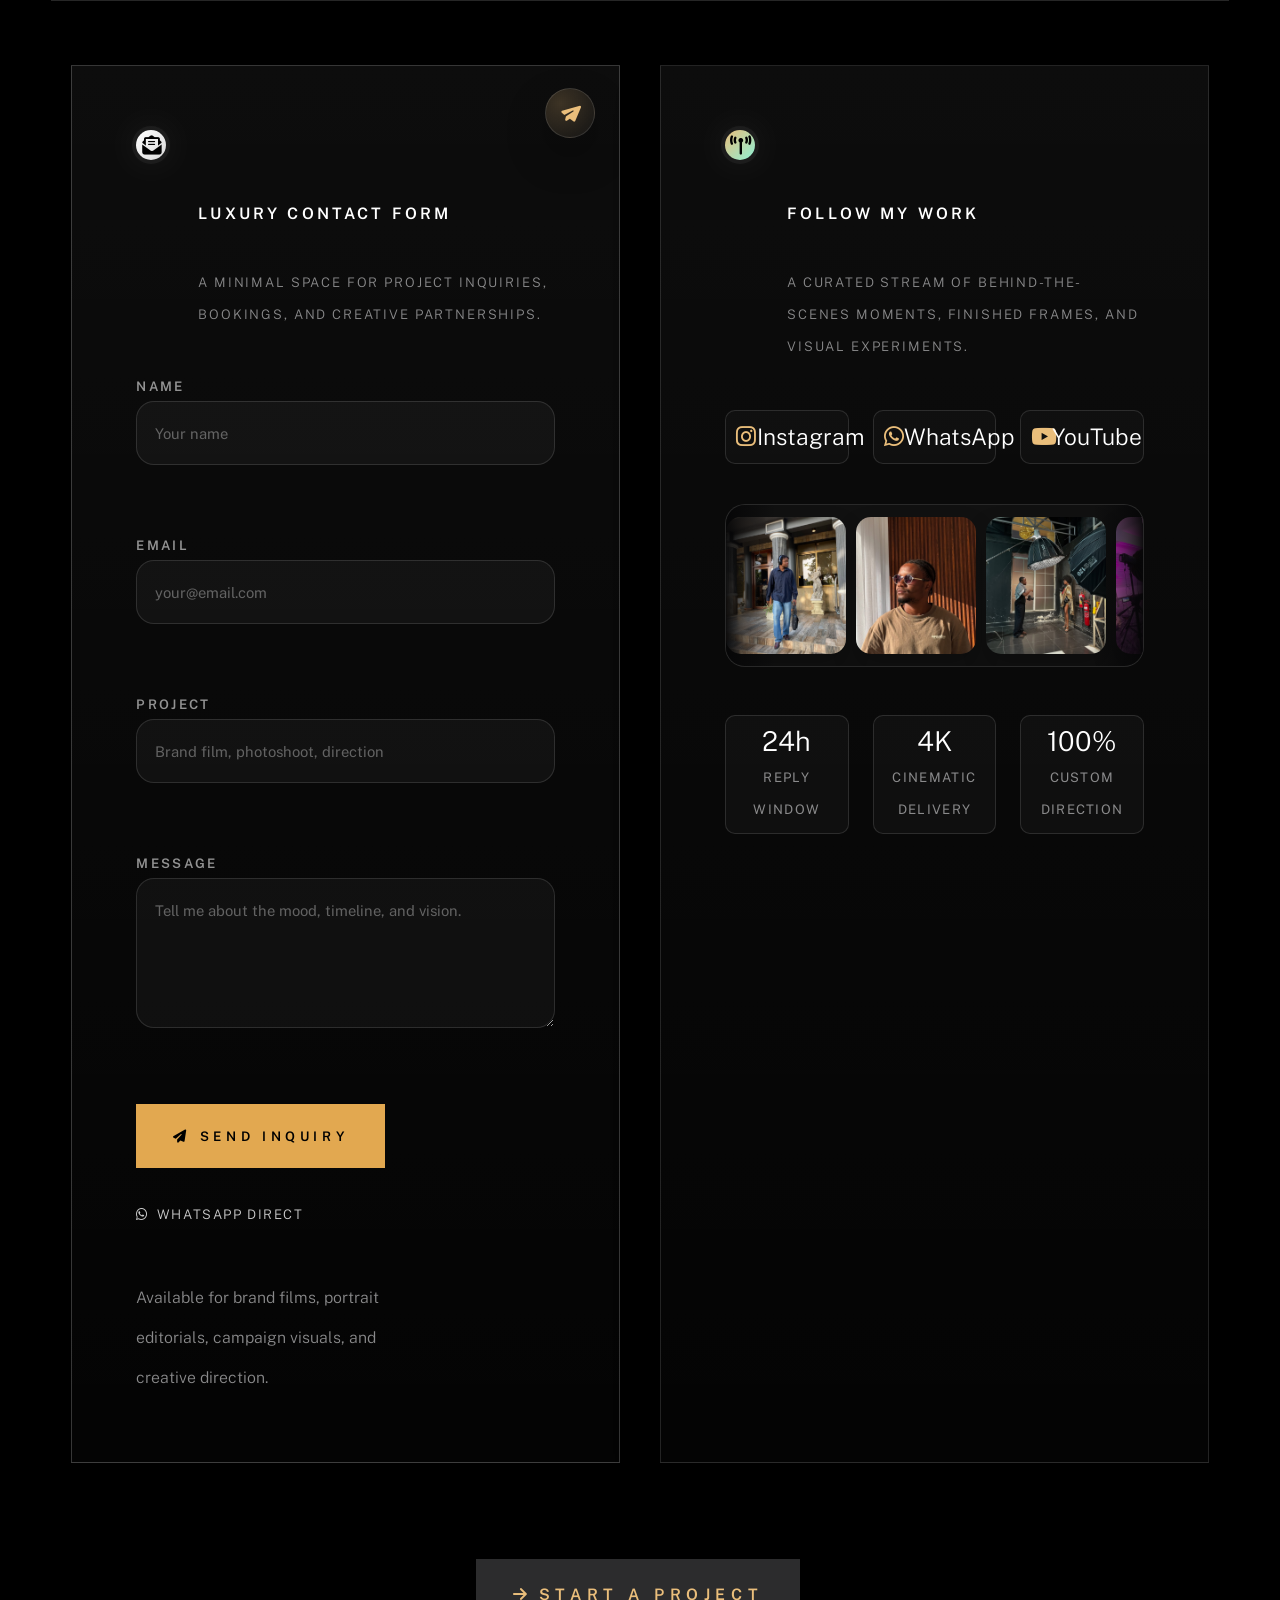
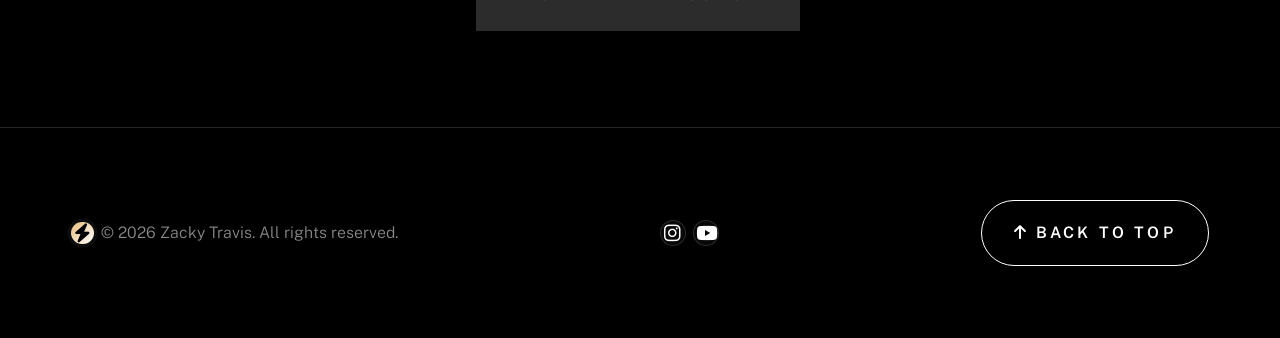
==== commit 60f3c022: "UI TWEAKS" ====
--- a/index.html
+++ b/index.html
@@ -5,7 +5,7 @@
     <!--- basic page needs
     ================================================== -->
     <meta charset="utf-8">
-    <title>Luther</title>
+    <title>Zacky Travis</title>
     <meta name="description" content="">
     <meta name="author" content="">
 
@@ -22,8 +22,8 @@
     <!-- favicons
     ================================================== -->
     <link rel="apple-touch-icon" sizes="180x180" href="apple-touch-icon.png">
-    <link rel="icon" type="image/png" sizes="32x32" href="favicon-32x32.png">
-    <link rel="icon" type="image/png" sizes="16x16" href="favicon-16x16.png">
+    <!-- <link rel="icon" type="image/png" sizes="32x32" href="favicon-32x32.png">
+    <link rel="icon" type="image/png" sizes="16x16" href="favicon-16x16.png"> -->
     <link rel="manifest" href="site.webmanifest">
 
 </head>
@@ -82,28 +82,109 @@
 
             <!-- ### intro
             ================================================== -->
-            <section id="intro" class="s-intro target-section" style="background-image: url('images/portfolio/fuji.jpg'); background-size: cover; background-position: center; background-repeat: no-repeat; background-attachment: fixed;">
+            <section id="intro" class="s-intro target-section">
+
+                <div class="intro-glow" data-intro-glow></div>
+                <div class="intro-noise" aria-hidden="true"></div>
+
+                <div class="intro-illustrations" aria-hidden="true">
+                    <span class="intro-brush intro-brush--one"></span>
+                    <span class="intro-brush intro-brush--two"></span>
+                    <span class="intro-line intro-line--one"></span>
+                    <span class="intro-line intro-line--two"></span>
+                    <span class="intro-line intro-line--three"></span>
+                    <span class="intro-doodle intro-doodle--lens"></span>
+                    <span class="intro-doodle intro-doodle--camera"></span>
+                    <span class="intro-doodle intro-doodle--scribble"></span>
+                </div>
 
                 <div class="row intro-content wide">
 
-                    <div class="column">
-                        <div class="text-pretitle with-line">
-                            Hello World
-                        </div>
-
-                        <h1 class="text-huge-title">
-                            I am Zacky Travis, <br>
-                            a video director <br>
-                            photographer & <br> 
-                            creative designer
-                        </h1>
+                    <div class="column lg-12">
+                        <div class="intro-editorial" data-animate-block>
+                            <div class="intro-copy">
+                                <div class="text-pretitle with-line intro-kicker" data-animate-el>
+                                    Editorial Direction / Film / Photography
+                                </div>
+
+                                <p class="intro-caption" data-animate-el>Dar es Salaam based visual storytelling with cinematic depth and an artist's eye for atmosphere.</p>
+
+                                <h1 class="text-huge-title intro-title">
+                                    <span class="intro-title__line" data-animate-el>Frames that</span>
+                                    <span class="intro-title__line" data-animate-el>feel loud,</span>
+                                    <span class="intro-title__line" data-animate-el>personal,</span>
+                                    <span class="intro-title__line" data-animate-el>and alive.</span>
+                                </h1>
+
+                                <p class="intro-summary" data-animate-el>
+                                    Director, photographer, and creative designer shaping bold campaigns, artist visuals, and cinematic stories with minimal words and striking image-making.
+                                </p>
+
+                                <div class="intro-actions" data-animate-el>
+                                    <a href="#works" class="btn btn--primary smoothscroll">View Services</a>
+                                    <a href="#contact" class="btn btn--stroke smoothscroll">Start a Project</a>
+                                </div>
+
+                                <div class="intro-notes" data-animate-el>
+                                    <span>Creative campaigns</span>
+                                    <span>Music visuals</span>
+                                    <span>Portrait editorials</span>
+                                </div>
+                            </div>
+
+                            <div class="intro-showcase" data-animate-el>
+                                <div class="intro-showcase__surface"></div>
+                                <div class="intro-showcase__label">
+                                    <span>Selected Frames</span>
+                                    <small>auto sliding showcase</small>
+                                </div>
+
+                                <div class="intro-slider" data-intro-slider>
+                                    <div class="intro-slider__track">
+                                        <article class="intro-slide">
+                                            <img src="images/portfolio/zacky.jpg" alt="Zacky Travis editorial frame one">
+                                        </article>
+                                        <article class="intro-slide">
+                                            <img src="images/portfolio/zacky 2.jpg" alt="Zacky Travis editorial frame two">
+                                        </article>
+                                        <article class="intro-slide">
+                                            <img src="images/portfolio/zacky 3.jpg" alt="Zacky Travis editorial frame three">
+                                        </article>
+                                        <article class="intro-slide">
+                                            <img src="images/seanshow.jpg" alt="Zacky Travis editorial frame four">
+                                        </article>
+                                        <article class="intro-slide">
+                                            <img src="images/mkapa.jpg" alt="Zacky Travis editorial frame five">
+                                        </article>
+                                        <article class="intro-slide">
+                                            <img src="images/flowers.jpg" alt="Zacky Travis editorial frame six">
+                                        </article>
+                                    </div>
+                                </div>
+
+                                <div class="intro-mockup intro-mockup--top">
+                                    <span class="intro-mockup__eyebrow">Designer mockup</span>
+                                    <strong>Campaign board</strong>
+                                    <small>Art direction / pacing / mood</small>
+                                </div>
+
+                                <div class="intro-mockup intro-mockup--bottom">
+                                    <span class="intro-mockup__eyebrow">Floating lens note</span>
+                                    <strong>85mm instinct</strong>
+                                    <small>Light, texture, and intimacy</small>
+                                </div>
+
+                                <div class="intro-lens intro-lens--one"></div>
+                                <div class="intro-lens intro-lens--two"></div>
+                            </div>
+                        </div>
                     </div>
 
                     <ul class="intro-social">
-                        <li ><a href="https://wa.me/255717933892" title="WhatsApp"><i class="fab fa-whatsapp" style="color: white;"></i></a></li>
-                        <li ><a href="#0" title="Facebook"><i class="fab fa-facebook" style="color: white;"></i></a></li>
-                        <li ><a href="https://www.instagram.com/zacky_travis/" title="Instagram"><i class="fab fa-instagram" style="color: white;"></i></a></li>
-                        <li ><a href="#0" title="TikTok"><i class="fab fa-tiktok" style="color: white;"></i></a></li>
+                        <li><a href="https://wa.me/255717933892" title="WhatsApp"><i class="fab fa-whatsapp" style="color: white;"></i></a></li>
+                        <li><a href="#0" title="Facebook"><i class="fab fa-facebook" style="color: white;"></i></a></li>
+                        <li><a href="https://www.instagram.com/zacky_travis/" title="Instagram"><i class="fab fa-instagram" style="color: white;"></i></a></li>
+                        <li><a href="#0" title="TikTok"><i class="fab fa-tiktok" style="color: white;"></i></a></li>
                     </ul>
 
                 </div> <!-- end intro content -->
@@ -111,30 +192,6 @@
                 <a href="#works" class="intro-scrolldown smoothscroll">
                     <svg width="24" height="24" viewBox="0 0 24 24" xmlns="http://www.w3.org/2000/svg" fill-rule="evenodd" clip-rule="evenodd"><path d="M11 21.883l-6.235-7.527-.765.644 7.521 9 7.479-9-.764-.645-6.236 7.529v-21.884h-1v21.883z"/></svg>
                 </a>
-
-                <!-- featured projects within hero -->
-                <div class="featured-container" style="margin-top: var(--vspace-3); width: 90%; max-width: 1200px; margin-left: auto; margin-right: auto;">
-                    <div class="featured-track">
-                        <div class="featured-item">
-                            <img src="images/portfolio/zacky.jpg" alt="Project 1">
-                        </div>
-                        <div class="featured-item">
-                            <img src="images/portfolio/zacky 2.jpg" alt="Project 2">
-                        </div>
-                        <div class="featured-item">
-                            <img src="images/portfolio/zacky 3.jpg" alt="Project 3">
-                        </div>
-                        <div class="featured-item" aria-hidden="true">
-                            <img src="images/portfolio/zacky.jpg" alt="">
-                        </div>
-                        <div class="featured-item" aria-hidden="true">
-                            <img src="images/portfolio/zacky 2.jpg" alt="">
-                        </div>
-                        <div class="featured-item" aria-hidden="true">
-                            <img src="images/portfolio/zacky 3.jpg" alt="">
-                        </div>
-                    </div>
-                </div>
 
             </section> <!-- end s-intro -->
 
@@ -160,8 +217,8 @@
                             <li class="folio-list__item column" data-animate-el>
                                 <a class="folio-list__item-link" href="#modal-01">
                                     <div class="folio-list__item-pic">
-                                        <img src="images/portfolio/fuji.jpg"
-                                             srcset="images/portfolio/fuji.jpg 1x, images/portfolio/fuji@2x.jpg 2x"  alt="">
+                                        <img src="images/portfolio/zacky.jpg"
+                                             alt="Cinematic photography sample">
                                     </div>
                                     
                                 <div class="folio-list__item-text">
@@ -181,8 +238,8 @@
                             <li class="folio-list__item column" data-animate-el>
                                 <a class="folio-list__item-link" href="#modal-02">
                                     <div class="folio-list__item-pic">
-                                        <img src="images/portfolio/lamp.jpg" 
-                                             srcset="images/portfolio/lamp.jpg 1x, images/portfolio/lamp@2x.jpg 2x" alt="">
+                                        <img src="images/portfolio/zacky 2.jpg" 
+                                             alt="Brand film sample">
                                     </div>
                                     
                                 <div class="folio-list__item-text">
@@ -202,8 +259,8 @@
                             <li class="folio-list__item column" data-animate-el>
                                 <a class="folio-list__item-link" href="#modal-03">
                                     <div class="folio-list__item-pic">
-                                        <img src="images/portfolio/rucksack.jpg" 
-                                             srcset="images/portfolio/rucksack.jpg 1x, images/portfolio/rucksack@2x.jpg 2x" alt="">
+                                        <img src="images/seanshow.jpg" 
+                                             alt="Digital experience sample">
                                     </div>
                                     
                                 <div class="folio-list__item-text">
@@ -223,8 +280,8 @@
                             <li class="folio-list__item column" data-animate-el>
                                 <a class="folio-list__item-link" href="#modal-04">
                                     <div class="folio-list__item-pic">
-                                        <img src="images/portfolio/skaterboy.jpg"
-                                             srcset="images/portfolio/skaterboy.jpg 1x, images/portfolio/skaterboy@2x.jpg 2x" alt="">
+                                        <img src="images/bunju.jpg"
+                                             alt="Commercial content sample">
                                     </div>
                                     
                                 <div class="folio-list__item-text">
@@ -244,8 +301,8 @@
                             <li class="folio-list__item column" data-animate-el>
                                 <a class="folio-list__item-link" href="#modal-05">
                                     <div class="folio-list__item-pic">
-                                        <img src="images/portfolio/sanddunes.jpg" 
-                                             srcset="images/portfolio/sanddunes.jpg 1x, images/portfolio/sanddunes@2x.jpg 2x" alt="">
+                                        <img src="images/mkapa.jpg" 
+                                             alt="Editorial photography sample">
                                     </div>
                                     
                                 <div class="folio-list__item-text">
@@ -265,8 +322,8 @@
                             <li class="folio-list__item column" data-animate-el>
                                 <a class="folio-list__item-link" href="#modal-06">
                                     <div class="folio-list__item-pic">
-                                        <img src="images/portfolio/minimalismo.jpg" 
-                                             srcset="images/portfolio/minimalismo.jpg 1x, images/portfolio/minimalismo@2x.jpg 2x" alt="">
+                                        <img src="images/flowers.jpg" 
+                                             alt="Brand identity sample">
                                     </div>
                                     
                                 <div class="folio-list__item-text">
@@ -293,7 +350,7 @@
                     <div id="modal-01" hidden>
                         <div class="modal-popup">
                             <div class="modal-popup__hero">
-                                <img src="images/portfolio/gallery/g-fuji.jpg" alt="">
+                                <img src="images/portfolio/zacky.jpg" alt="Cinematic photography sample">
                                 <div class="modal-popup__hero-overlay">
                                     <span class="modal-popup__eyebrow">Service 01 / Photography</span>
                                     <h5>Cinematic Photography</h5>
@@ -331,7 +388,7 @@
                     <div id="modal-02" hidden>
                         <div class="modal-popup">
                             <div class="modal-popup__hero">
-                                <img src="images/portfolio/gallery/g-lamp.jpg" alt="">
+                                <img src="images/portfolio/zacky 2.jpg" alt="Brand film sample">
                                 <div class="modal-popup__hero-overlay">
                                     <span class="modal-popup__eyebrow">Service 02 / Video</span>
                                     <h5>Brand Films</h5>
@@ -369,7 +426,7 @@
                     <div id="modal-03" hidden>
                         <div class="modal-popup">
                             <div class="modal-popup__hero">
-                                <img src="images/portfolio/gallery/g-rucksack.jpg" alt="">
+                                <img src="images/seanshow.jpg" alt="Digital experience sample">
                                 <div class="modal-popup__hero-overlay">
                                     <span class="modal-popup__eyebrow">Service 03 / Motion</span>
                                     <h5>Digital Experiences</h5>
@@ -407,7 +464,7 @@
                     <div id="modal-04" hidden>
                         <div class="modal-popup">
                             <div class="modal-popup__hero">
-                                <img src="images/portfolio/gallery/g-skaterboy.jpg" alt="">
+                                <img src="images/bunju.jpg" alt="Commercial content sample">
                                 <div class="modal-popup__hero-overlay">
                                     <span class="modal-popup__eyebrow">Service 04 / Commercial</span>
                                     <h5>Commercial Content</h5>
@@ -445,7 +502,7 @@
                     <div id="modal-05" hidden>
                         <div class="modal-popup">
                             <div class="modal-popup__hero">
-                                <img src="images/portfolio/gallery/g-sanddunes.jpg" alt="">
+                                <img src="images/mkapa.jpg" alt="Editorial photography sample">
                                 <div class="modal-popup__hero-overlay">
                                     <span class="modal-popup__eyebrow">Service 05 / Photography</span>
                                     <h5>Editorial Photography</h5>
@@ -483,7 +540,7 @@
                     <div id="modal-06" hidden>
                         <div class="modal-popup">
                             <div class="modal-popup__hero">
-                                <img src="images/portfolio/gallery/g-minimalismo.jpg" alt="">
+                                <img src="images/flowers.jpg" alt="Brand identity sample">
                                 <div class="modal-popup__hero-overlay">
                                     <span class="modal-popup__eyebrow">Service 06 / Brand</span>
                                     <h5>Brand Identity</h5>
@@ -547,49 +604,48 @@
                 <div class="row contact-content">
                     <div class="column lg-6">
                         <div class="contact-panel contact-panel--primary">
+                            <span class="contact-plane" aria-hidden="true">
+                                <i class="fa-solid fa-paper-plane"></i>
+                            </span>
                             <div class="contact-panel__top">
                                 <div class="contact-icon-badge">
                                     <i class="fa-solid fa-envelope-open-text"></i>
                                 </div>
                                 <div>
-                                    <h3 class="contact-label">Get in Touch</h3>
-                                    <p class="contact-mini">Fast replies for inquiries, collaborations, and bookings.</p>
-                                </div>
-                            </div>
-                            <div class="contact-info">
-                                <a href="mailto:zacky@example.com" class="contact-email">
-                                    <i class="fa-solid fa-at"></i>
-                                    zacky@example.com
-                                </a>
-                                <p class="contact-phone">
-                                    <a href="tel:+255717933892">
-                                        <i class="fa-solid fa-phone-volume"></i>
-                                        +255 717 933 892
+                                    <h3 class="contact-label">Luxury Contact Form</h3>
+                                    <p class="contact-mini">A minimal space for project inquiries, bookings, and creative partnerships.</p>
+                                </div>
+                            </div>
+                            <form class="contact-form" action="mailto:zacky@example.com" method="post" enctype="text/plain">
+                                <label class="contact-field">
+                                    <span>Name</span>
+                                    <input type="text" name="name" placeholder="Your name" required>
+                                </label>
+                                <label class="contact-field">
+                                    <span>Email</span>
+                                    <input type="email" name="email" placeholder="your@email.com" required>
+                                </label>
+                                <label class="contact-field">
+                                    <span>Project</span>
+                                    <input type="text" name="project" placeholder="Brand film, photoshoot, direction">
+                                </label>
+                                <label class="contact-field">
+                                    <span>Message</span>
+                                    <textarea name="message" rows="5" placeholder="Tell me about the mood, timeline, and vision." required></textarea>
+                                </label>
+                                <div class="contact-form__actions">
+                                    <button type="submit" class="btn btn--primary contact-submit">
+                                        <i class="fa-solid fa-paper-plane"></i>
+                                        Send Inquiry
+                                    </button>
+                                    <a href="https://wa.me/255717933892" class="contact-inline-link">
+                                        <i class="fa-brands fa-whatsapp"></i>
+                                        WhatsApp direct
                                     </a>
-                                </p>
-                            </div>
-                            <ul class="contact-links">
-                                <li>
-                                    <a href="mailto:zacky@example.com">
-                                        <i class="fa-solid fa-paper-plane"></i>
-                                        Email
-                                    </a>
-                                </li>
-                                <li>
-                                    <a href="https://wa.me/255717933892">
-                                        <i class="fa-brands fa-whatsapp"></i>
-                                        WhatsApp
-                                    </a>
-                                </li>
-                                <li>
-                                    <a href="#works" class="smoothscroll">
-                                        <i class="fa-solid fa-clapperboard"></i>
-                                        View Work
-                                    </a>
-                                </li>
-                            </ul>
+                                </div>
+                            </form>
                             <p class="contact-note">
-                                Available for brand films, photography campaigns, and creative direction.
+                                Available for brand films, portrait editorials, campaign visuals, and creative direction.
                             </p>
                         </div>
                     </div>
@@ -601,13 +657,30 @@
                                 </div>
                                 <div>
                                     <h3 class="contact-label">Follow My Work</h3>
-                                    <p class="contact-mini">A curated mix of behind-the-scenes clips, finished work, and creative updates.</p>
+                                    <p class="contact-mini">A curated stream of behind-the-scenes moments, finished frames, and visual experiments.</p>
                                 </div>
                             </div>
                             <ul class="contact-socials">
                                 <li><a href="https://www.instagram.com/zacky_travis/" title="Instagram"><i class="fa-brands fa-instagram"></i><span>Instagram</span></a></li>
+                                <li><a href="https://wa.me/255717933892" title="WhatsApp"><i class="fa-brands fa-whatsapp"></i><span>WhatsApp</span></a></li>
                                 <li><a href="https://www.youtube.com/@zacky_travis" title="YouTube"><i class="fa-brands fa-youtube"></i><span>YouTube</span></a></li>
                             </ul>
+                            <div class="contact-photo-strip" aria-label="Instagram style photo strip">
+                                <div class="contact-photo-strip__track">
+                                    <figure class="contact-photo-strip__item"><img src="images/portfolio/zacky.jpg" alt="Editorial portrait by Zacky Travis"></figure>
+                                    <figure class="contact-photo-strip__item"><img src="images/portfolio/zacky 2.jpg" alt="Creative portrait by Zacky Travis"></figure>
+                                    <figure class="contact-photo-strip__item"><img src="images/portfolio/zacky 3.jpg" alt="Photography frame by Zacky Travis"></figure>
+                                    <figure class="contact-photo-strip__item"><img src="images/seanshow.jpg" alt="Show capture by Zacky Travis"></figure>
+                                    <figure class="contact-photo-strip__item"><img src="images/mkapa.jpg" alt="Editorial detail by Zacky Travis"></figure>
+                                    <figure class="contact-photo-strip__item"><img src="images/flowers.jpg" alt="Art direction detail by Zacky Travis"></figure>
+                                    <figure class="contact-photo-strip__item" aria-hidden="true"><img src="images/portfolio/zacky.jpg" alt=""></figure>
+                                    <figure class="contact-photo-strip__item" aria-hidden="true"><img src="images/portfolio/zacky 2.jpg" alt=""></figure>
+                                    <figure class="contact-photo-strip__item" aria-hidden="true"><img src="images/portfolio/zacky 3.jpg" alt=""></figure>
+                                    <figure class="contact-photo-strip__item" aria-hidden="true"><img src="images/seanshow.jpg" alt=""></figure>
+                                    <figure class="contact-photo-strip__item" aria-hidden="true"><img src="images/mkapa.jpg" alt=""></figure>
+                                    <figure class="contact-photo-strip__item" aria-hidden="true"><img src="images/flowers.jpg" alt=""></figure>
+                                </div>
+                            </div>
                             <div class="contact-stats">
                                 <div class="contact-stat">
                                     <span>24h</span>
--- a/css/styles.css
+++ b/css/styles.css
@@ -75,12 +75,13 @@
 /* ------------------------------------------------------------------- 
  * ## fonts 
  * ------------------------------------------------------------------- */
-@import url("https://fonts.googleapis.com/css2?family=DM+Serif+Display&family=DM+Serif+Text:ital@0;1&family=Public+Sans:ital,wght@0,300;0,400;0,500;0,600;0,700;1,300;1,400;1,500;1,600;1,700&display=swap");
+@import url("https://fonts.googleapis.com/css2?family=DM+Serif+Display&family=DM+Serif+Text:ital@0;1&family=Public+Sans:ital,wght@0,300;0,400;0,500;0,600;0,700;1,300;1,400;1,500;1,600;1,700&family=Syne:wght@400;500;700;800&display=swap");
 
 :root {
 
     --font-1 : "Public Sans", sans-serif;
     --font-2 : "DM Serif Display", serif;
+    --font-3 : "Syne", sans-serif;
 
     /* monospace
     */
@@ -3193,22 +3194,501 @@
     --gutter               : 6rem;
     --text-huge-multiplier : 1;
     position               : relative;
+    min-height             : 100vh;
+    overflow               : hidden;
+    background             :
+        radial-gradient(circle at 18% 24%, rgba(237, 190, 124, 0.28), rgba(237, 190, 124, 0) 26%),
+        radial-gradient(circle at 82% 18%, rgba(35, 150, 127, 0.18), rgba(35, 150, 127, 0) 22%),
+        radial-gradient(circle at 68% 72%, rgba(255, 255, 255, 0.08), rgba(255, 255, 255, 0) 24%),
+        linear-gradient(140deg, #050505 0%, #101112 45%, #050505 100%);
 }
 
 .intro-content {
-    min-height      : calc(25.5 * var(--space));
+    min-height      : 100vh;
     justify-content : center;
     align-items     : center;
-    padding-top     : calc(16vh + var(--header-height));
+    padding-top     : calc(11rem + var(--header-height));
     padding-bottom  : var(--vspace-3);
+    position        : relative;
+    z-index         : 3;
 }
 
 .intro-content .text-huge-title {
-    font-size     : calc(var(--text-huge) * var(--text-huge-multiplier));
-    padding-right : 5vw;
-}
-
-/* Typewriter animation moved to avoid duplication */
+    font-size      : calc(var(--text-huge) * var(--text-huge-multiplier));
+    padding-right  : 0;
+    margin         : 0;
+    font-family    : var(--font-3);
+    font-weight    : 800;
+    text-transform : uppercase;
+    line-height    : .93;
+    letter-spacing : -.04em;
+}
+
+.intro-glow {
+    position      : absolute;
+    left          : 50%;
+    top           : 50%;
+    width         : 38rem;
+    height        : 38rem;
+    border-radius : 50%;
+    background    : radial-gradient(circle, rgba(234, 190, 124, 0.2), rgba(35, 150, 127, 0.08) 42%, rgba(0, 0, 0, 0) 70%);
+    transform     : translate(-50%, -50%);
+    filter        : blur(18px);
+    z-index       : 1;
+    pointer-events: none;
+}
+
+.intro-noise {
+    position      : absolute;
+    inset         : 0;
+    opacity       : .08;
+    z-index       : 1;
+    pointer-events: none;
+    background-image :
+        linear-gradient(rgba(255, 255, 255, .06) 1px, transparent 1px),
+        linear-gradient(90deg, rgba(255, 255, 255, .04) 1px, transparent 1px);
+    background-size : 140px 140px, 140px 140px;
+    mask-image      : radial-gradient(circle at center, black, transparent 85%);
+}
+
+.intro-illustrations {
+    position      : absolute;
+    inset         : 0;
+    z-index       : 2;
+    pointer-events: none;
+}
+
+.intro-brush,
+.intro-line,
+.intro-doodle,
+.intro-lens {
+    position : absolute;
+}
+
+.intro-brush {
+    border-radius : 999px;
+    filter        : blur(1px);
+    opacity       : .82;
+}
+
+.intro-brush--one {
+    width      : 34rem;
+    height     : 8rem;
+    left       : -6rem;
+    top        : 14rem;
+    background : linear-gradient(90deg, rgba(234, 190, 124, 0), rgba(234, 190, 124, .78), rgba(234, 190, 124, 0));
+    transform  : rotate(-12deg);
+}
+
+.intro-brush--two {
+    width      : 28rem;
+    height     : 6rem;
+    right      : 8rem;
+    bottom     : 10rem;
+    background : linear-gradient(90deg, rgba(35, 150, 127, 0), rgba(35, 150, 127, .65), rgba(35, 150, 127, 0));
+    transform  : rotate(18deg);
+}
+
+.intro-line {
+    border         : 1.5px solid rgba(255, 255, 255, 0.15);
+    border-radius  : 999px;
+}
+
+.intro-line--one {
+    width      : 28rem;
+    height     : 9rem;
+    top        : 11rem;
+    right      : 16rem;
+    border-left-color : transparent;
+    border-bottom-color : transparent;
+    transform  : rotate(18deg);
+}
+
+.intro-line--two {
+    width      : 18rem;
+    height     : 18rem;
+    left       : 4rem;
+    bottom     : 14rem;
+    border-right-color : transparent;
+    border-top-color : transparent;
+    transform  : rotate(-20deg);
+}
+
+.intro-line--three {
+    width      : 24rem;
+    height     : 24rem;
+    right      : 34%;
+    top        : 18%;
+    border-left-color : transparent;
+    border-top-color : transparent;
+    transform  : rotate(12deg);
+}
+
+.intro-doodle--lens {
+    right          : 11rem;
+    top            : 20rem;
+    width          : 10rem;
+    height         : 10rem;
+    border         : 2px solid rgba(255, 255, 255, 0.22);
+    border-radius  : 50%;
+    box-shadow     : inset 0 0 0 1.2rem rgba(255, 255, 255, 0.03), inset 0 0 0 2.8rem rgba(234, 190, 124, 0.08);
+}
+
+.intro-doodle--camera {
+    left       : 7rem;
+    top        : 22rem;
+    width      : 10rem;
+    height     : 7rem;
+    border     : 2px solid rgba(255, 255, 255, 0.18);
+    border-radius : 1.4rem;
+    transform  : rotate(-8deg);
+}
+
+.intro-doodle--camera::before,
+.intro-doodle--camera::after,
+.intro-doodle--scribble::before,
+.intro-doodle--scribble::after {
+    content   : "";
+    position  : absolute;
+}
+
+.intro-doodle--camera::before {
+    width         : 4.1rem;
+    height        : 4.1rem;
+    border        : 2px solid rgba(255, 255, 255, 0.18);
+    border-radius : 50%;
+    left          : 2.6rem;
+    top           : 1.2rem;
+}
+
+.intro-doodle--camera::after {
+    width         : 2.6rem;
+    height        : 1.3rem;
+    border        : 2px solid rgba(255, 255, 255, 0.18);
+    border-bottom : 0;
+    border-radius : 1rem 1rem 0 0;
+    left          : 1.3rem;
+    top           : -1.4rem;
+}
+
+.intro-doodle--scribble {
+    width      : 14rem;
+    height     : 6rem;
+    left       : 50%;
+    bottom     : 12rem;
+    transform  : translateX(-50%) rotate(-4deg);
+}
+
+.intro-doodle--scribble::before,
+.intro-doodle--scribble::after {
+    inset              : 0;
+    border-top         : 2px solid rgba(255, 255, 255, 0.2);
+    border-radius      : 50%;
+}
+
+.intro-doodle--scribble::after {
+    transform : translateY(1.6rem) rotate(5deg);
+}
+
+.intro-editorial {
+    display               : grid;
+    grid-template-columns : minmax(0, 1.02fr) minmax(32rem, .98fr);
+    gap                   : clamp(3rem, 5vw, 8rem);
+    align-items           : center;
+    position              : relative;
+}
+
+.intro-copy {
+    position  : relative;
+    z-index   : 4;
+    max-width : 64rem;
+}
+
+.intro-kicker,
+.intro-caption,
+.intro-summary,
+.intro-actions,
+.intro-notes,
+.intro-showcase,
+.intro-title__line {
+    opacity   : 0;
+    transform : translateY(4.8rem);
+}
+
+.ss-animated .intro-kicker,
+.ss-animated .intro-caption,
+.ss-animated .intro-summary,
+.ss-animated .intro-actions,
+.ss-animated .intro-notes,
+.ss-animated .intro-showcase,
+.ss-animated .intro-title__line {
+    opacity   : 1;
+    transform : translateY(0);
+}
+
+.intro-kicker {
+    color          : var(--color-1);
+    font-family    : var(--font-3);
+    font-size      : 1.4rem;
+    letter-spacing : .28em;
+    margin-bottom  : var(--vspace-0_625);
+}
+
+.intro-caption {
+    max-width      : 42rem;
+    margin         : 0 0 var(--vspace-0_75);
+    color          : rgba(255, 255, 255, 0.74);
+    font-size      : 1.5rem;
+    letter-spacing : .18em;
+    text-transform : uppercase;
+}
+
+.intro-title {
+    margin-bottom : var(--vspace-1);
+}
+
+.intro-title__line {
+    display : block;
+}
+
+.intro-summary {
+    max-width   : 46rem;
+    margin      : 0;
+    font-size   : 2rem;
+    line-height : 1.7;
+    color       : rgba(255, 255, 255, 0.82);
+}
+
+.intro-actions {
+    display     : flex;
+    flex-wrap   : wrap;
+    gap         : 1.6rem;
+    margin-top  : var(--vspace-1_25);
+}
+
+.intro-notes {
+    display        : flex;
+    flex-wrap      : wrap;
+    gap            : 1rem;
+    margin-top     : var(--vspace-1_25);
+}
+
+.intro-notes span {
+    padding        : .9rem 1.4rem;
+    border         : 1px solid rgba(255, 255, 255, 0.12);
+    border-radius  : 999px;
+    font-size      : 1.2rem;
+    letter-spacing : .16em;
+    text-transform : uppercase;
+    color          : rgba(255, 255, 255, 0.68);
+    background     : rgba(255, 255, 255, 0.03);
+}
+
+.intro-showcase {
+    position      : relative;
+    min-height    : 66rem;
+    padding       : 5.4rem 3.2rem 4rem;
+    border-radius : 3.6rem;
+    overflow      : hidden;
+    background    : linear-gradient(180deg, rgba(255, 255, 255, 0.08), rgba(255, 255, 255, 0.02));
+    border        : 1px solid rgba(255, 255, 255, 0.12);
+    box-shadow    : 0 2.8rem 6rem rgba(0, 0, 0, 0.36);
+    backdrop-filter : blur(18px);
+}
+
+.intro-showcase__surface {
+    position      : absolute;
+    inset         : 0;
+    background    :
+        radial-gradient(circle at 22% 18%, rgba(234, 190, 124, 0.14), rgba(234, 190, 124, 0) 22%),
+        radial-gradient(circle at 80% 76%, rgba(35, 150, 127, 0.12), rgba(35, 150, 127, 0) 26%);
+    animation     : introSurfaceZoom 16s ease-in-out infinite alternate;
+}
+
+.intro-showcase__label {
+    position       : absolute;
+    top            : 2.4rem;
+    left           : 2.8rem;
+    display        : flex;
+    flex-direction : column;
+    gap            : .4rem;
+    z-index        : 3;
+}
+
+.intro-showcase__label span {
+    font-family    : var(--font-3);
+    font-size      : 1.2rem;
+    letter-spacing : .24em;
+    text-transform : uppercase;
+    color          : var(--color-1);
+}
+
+.intro-showcase__label small {
+    font-size      : 1.2rem;
+    letter-spacing : .14em;
+    text-transform : uppercase;
+    color          : rgba(255, 255, 255, 0.56);
+}
+
+.intro-slider {
+    position      : relative;
+    z-index       : 2;
+    width         : min(100%, 33rem);
+    height        : 50rem;
+    margin        : 4.6rem auto 0;
+    overflow      : hidden;
+    border-radius : 2.8rem;
+    box-shadow    : 0 2rem 3.8rem rgba(0, 0, 0, 0.34);
+}
+
+.intro-slider__track {
+    display               : grid;
+    grid-template-columns : repeat(6, 100%);
+    height                : 100%;
+    animation             : introPhotoSlide 24s cubic-bezier(.77, 0, .18, 1) infinite;
+}
+
+.intro-slide {
+    position : relative;
+    overflow : hidden;
+}
+
+.intro-slide::after {
+    content    : "";
+    position   : absolute;
+    inset      : auto 0 0;
+    height     : 36%;
+    background : linear-gradient(180deg, rgba(0, 0, 0, 0), rgba(0, 0, 0, 0.58));
+}
+
+.intro-slide img {
+    width      : 100%;
+    height     : 100%;
+    object-fit : cover;
+    animation  : introImageZoom 10s ease-in-out infinite alternate;
+}
+
+.intro-mockup {
+    position      : absolute;
+    z-index       : 3;
+    min-width     : 20rem;
+    padding       : 1.6rem 1.8rem;
+    border-radius : 2rem;
+    border        : 1px solid rgba(255, 255, 255, 0.12);
+    background    : rgba(9, 10, 12, 0.78);
+    backdrop-filter : blur(16px);
+    box-shadow    : 0 1.6rem 3.4rem rgba(0, 0, 0, 0.28);
+    animation     : introFloat 7s ease-in-out infinite;
+}
+
+.intro-mockup--top {
+    right : -2rem;
+    top   : 8rem;
+}
+
+.intro-mockup--bottom {
+    left  : -3rem;
+    bottom: 8rem;
+    animation-delay : 1.2s;
+}
+
+.intro-mockup__eyebrow {
+    display        : block;
+    margin-bottom  : .6rem;
+    color          : rgba(255, 255, 255, 0.58);
+    font-size      : 1rem;
+    letter-spacing : .18em;
+    text-transform : uppercase;
+}
+
+.intro-mockup strong {
+    display        : block;
+    font-family    : var(--font-3);
+    font-size      : 2rem;
+    letter-spacing : -.02em;
+    color          : var(--color-white);
+}
+
+.intro-mockup small {
+    display     : block;
+    margin-top  : .6rem;
+    color       : rgba(255, 255, 255, 0.62);
+    font-size   : 1.2rem;
+    line-height : 1.5;
+}
+
+.intro-lens {
+    border-radius : 50%;
+    border        : 1px solid rgba(255, 255, 255, 0.18);
+    z-index       : 2;
+}
+
+.intro-lens--one {
+    width      : 8rem;
+    height     : 8rem;
+    left       : 2.6rem;
+    top        : 14rem;
+    box-shadow : inset 0 0 0 1.2rem rgba(255, 255, 255, 0.02), inset 0 0 0 2.6rem rgba(234, 190, 124, 0.08);
+}
+
+.intro-lens--two {
+    width      : 12rem;
+    height     : 12rem;
+    right      : 4rem;
+    bottom     : 16rem;
+    box-shadow : inset 0 0 0 1.8rem rgba(255, 255, 255, 0.02), inset 0 0 0 3.8rem rgba(35, 150, 127, 0.08);
+}
+
+@keyframes introPhotoSlide {
+    0%, 14% {
+        transform : translateX(0);
+    }
+    18%, 30% {
+        transform : translateX(-100%);
+    }
+    34%, 46% {
+        transform : translateX(-200%);
+    }
+    50%, 62% {
+        transform : translateX(-300%);
+    }
+    66%, 78% {
+        transform : translateX(-400%);
+    }
+    82%, 96% {
+        transform : translateX(-500%);
+    }
+    100% {
+        transform : translateX(0);
+    }
+}
+
+@keyframes introImageZoom {
+    from {
+        transform : scale(1);
+    }
+    to {
+        transform : scale(1.08);
+    }
+}
+
+@keyframes introFloat {
+    0%, 100% {
+        transform : translate3d(0, 0, 0) rotate(0deg);
+    }
+    50% {
+        transform : translate3d(0, -1.2rem, 0) rotate(-2deg);
+    }
+}
+
+@keyframes introSurfaceZoom {
+    from {
+        transform : scale(1);
+    }
+    to {
+        transform : scale(1.12);
+    }
+}
 
 /* --------------------------------------------------------------------
  * ## intro social
@@ -3285,6 +3765,10 @@
     .s-intro {
         --text-huge-multiplier : .92;
     }
+
+    .intro-showcase {
+        min-height : 62rem;
+    }
 }
 
 @media screen and (max-width: 1200px) {
@@ -3292,6 +3776,19 @@
         --text-huge-multiplier : .85;
     }
 
+    .intro-editorial {
+        grid-template-columns : minmax(0, 1fr);
+        gap                   : 4rem;
+    }
+
+    .intro-copy {
+        max-width : 72rem;
+    }
+
+    .intro-showcase {
+        min-height : 58rem;
+    }
+
     .intro-social {
         left : calc(100% - 4rem);
     }
@@ -3307,7 +3804,17 @@
     }
 
     .intro-content {
-        padding-top : calc(14vh + var(--header-height));
+        padding-top : calc(9rem + var(--header-height));
+    }
+
+    .intro-showcase {
+        min-height : 54rem;
+        padding    : 4.8rem 2.2rem 3rem;
+    }
+
+    .intro-slider {
+        width  : min(100%, 29rem);
+        height : 44rem;
     }
 }
 
@@ -3316,8 +3823,26 @@
         --text-huge-multiplier : .75;
     }
 
-    .intro-content .text-huge-title br {
-        display : none;
+    .intro-title__line {
+        display : inline;
+    }
+
+    .intro-title__line + .intro-title__line::before {
+        content : " ";
+    }
+
+    .intro-showcase {
+        min-height : 50rem;
+    }
+
+    .intro-mockup--top {
+        right : 1rem;
+        top   : 6rem;
+    }
+
+    .intro-mockup--bottom {
+        left   : 1rem;
+        bottom : 4rem;
     }
 }
 
@@ -3330,12 +3855,34 @@
     .intro-content {
         min-height  : 0;
         align-items : flex-start;
-        padding-top : calc(9.6rem + var(--header-height));
+        padding-top : calc(8rem + var(--header-height));
     }
 
     .intro-content .text-huge-title {
-        padding-right : 0;
         margin-bottom : var(--vspace-1_5);
+    }
+
+    .intro-summary {
+        font-size : 1.8rem;
+    }
+
+    .intro-caption {
+        font-size : 1.3rem;
+    }
+
+    .intro-showcase {
+        min-height : 46rem;
+        border-radius : 2.8rem;
+    }
+
+    .intro-slider {
+        width  : 100%;
+        max-width : 26rem;
+        height : 38rem;
+    }
+
+    .intro-mockup {
+        min-width : 17rem;
     }
 
     .intro-social {
@@ -3359,6 +3906,59 @@
         --text-huge-multiplier : .58;
     }
 
+    .intro-editorial {
+        gap : 3.2rem;
+    }
+
+    .intro-title__line {
+        display : block;
+    }
+
+    .intro-title__line + .intro-title__line::before {
+        content : none;
+    }
+
+    .intro-actions {
+        flex-direction : column;
+        align-items    : stretch;
+    }
+
+    .intro-actions .btn {
+        width : 100%;
+    }
+
+    .intro-showcase {
+        min-height : 42rem;
+        padding    : 4.6rem 1.6rem 2.4rem;
+    }
+
+    .intro-showcase__label {
+        left : 1.8rem;
+    }
+
+    .intro-slider {
+        max-width : 100%;
+        height    : 33rem;
+        border-radius : 2rem;
+    }
+
+    .intro-mockup {
+        position      : relative;
+        left          : auto;
+        right         : auto;
+        top           : auto;
+        bottom        : auto;
+        margin-top    : 1.6rem;
+        animation     : none;
+    }
+
+    .intro-lens,
+    .intro-doodle--lens,
+    .intro-doodle--camera,
+    .intro-line--three {
+        display : none;
+    }
+
     .intro-scrolldown {
         right : 2.4rem;
     }
@@ -3369,6 +3969,10 @@
         --text-huge-multiplier : .55;
     }
 
+    .intro-summary {
+        font-size : 1.65rem;
+    }
+
     .intro-social {
         left : 1.4rem;
     }
@@ -3377,7 +3981,7 @@
 @media screen and (max-width: 400px) {
     .intro-content .text-huge-title {
         font-size   : var(--text-display-1);
-        line-height : var(--vspace-2);
+        line-height : 1;
     }
 
     .intro-social {
@@ -4385,6 +4989,29 @@
     box-shadow : 0 28px 55px rgba(0, 0, 0, 0.28);
 }
 
+.contact-plane {
+    position : absolute;
+    top : 2.2rem;
+    right : 2.4rem;
+    width : 5rem;
+    height : 5rem;
+    display : inline-flex;
+    align-items : center;
+    justify-content : center;
+    border-radius : 50%;
+    border : 1px solid rgba(255, 255, 255, 0.12);
+    background : radial-gradient(circle at 30% 30%, rgba(234, 190, 124, 0.22), rgba(255, 255, 255, 0.03));
+    color : var(--color-1);
+    box-shadow : 0 18px 40px rgba(0, 0, 0, 0.28);
+    animation : contactPlaneFloat 5.8s ease-in-out infinite;
+    z-index : 1;
+}
+
+.contact-plane i {
+    font-size : 1.8rem;
+    transform : rotate(14deg);
+}
+
 .contact-panel__top {
     display : flex;
     align-items : flex-start;
@@ -4508,14 +5135,97 @@
     max-width : 26rem;
 }
 
+.contact-form {
+    display : grid;
+    gap : var(--vspace-0_75);
+    margin-top : var(--vspace-1_25);
+    position : relative;
+    z-index : 1;
+}
+
+.contact-field {
+    display : grid;
+    gap : .7rem;
+}
+
+.contact-field span {
+    font-size : var(--text-xs);
+    text-transform : uppercase;
+    letter-spacing : .18em;
+    color : rgba(255, 255, 255, 0.56);
+}
+
+.contact-field input,
+.contact-field textarea {
+    width : 100%;
+    border : 1px solid rgba(255, 255, 255, 0.12);
+    border-radius : 1.8rem;
+    background : rgba(255, 255, 255, 0.04);
+    color : white;
+    padding : 1.6rem 1.8rem;
+    min-height : 6rem;
+    transition : border-color .3s ease, box-shadow .3s ease, background-color .3s ease, transform .3s ease;
+}
+
+.contact-field textarea {
+    min-height : 15rem;
+    resize : vertical;
+}
+
+.contact-field input::placeholder,
+.contact-field textarea::placeholder {
+    color : rgba(255, 255, 255, 0.34);
+}
+
+.contact-field input:focus,
+.contact-field textarea:focus {
+    outline : none;
+    border-color : rgba(234, 190, 124, 0.55);
+    background : rgba(255, 255, 255, 0.06);
+    box-shadow : 0 0 0 .4rem rgba(234, 190, 124, 0.08);
+    transform : translateY(-1px);
+}
+
+.contact-form__actions {
+    display : flex;
+    align-items : center;
+    justify-content : space-between;
+    gap : 1.4rem;
+    flex-wrap : wrap;
+    margin-top : .4rem;
+}
+
+.contact-submit {
+    display : inline-flex;
+    align-items : center;
+    gap : .9rem;
+}
+
+.contact-inline-link {
+    display : inline-flex;
+    align-items : center;
+    gap : .7rem;
+    color : rgba(255, 255, 255, 0.8);
+    text-decoration : none;
+    letter-spacing : .12em;
+    text-transform : uppercase;
+    font-size : var(--text-xs);
+    transition : color .3s ease, transform .3s ease;
+}
+
+.contact-inline-link:hover {
+    color : var(--color-1);
+    transform : translateX(3px);
+}
+
 .contact-socials {
     list-style : none;
     margin : 0;
     padding : 0;
     display : grid;
-    grid-template-columns : repeat(2, minmax(0, 1fr));
+    grid-template-columns : repeat(3, minmax(0, 1fr));
     flex-wrap : wrap;
-    gap : var(--vspace-1_5);
+    gap : var(--vspace-0_75);
     position : relative;
     z-index : 1;
 }
@@ -4535,19 +5245,91 @@
     font-size : var(--text-md);
     color : white;
     text-decoration : none;
-    transition : transform .3s ease, border-color .3s ease, background-color .3s ease;
+    transition : transform .3s ease, border-color .3s ease, background-color .3s ease, box-shadow .3s ease;
 }
 
 .contact-socials a i {
     width : 1.2rem;
     text-align : center;
     color : var(--color-1);
+    transition : transform .3s ease, filter .3s ease;
 }
 
 .contact-socials a:hover {
     transform : translateY(-4px);
-    border-color : rgba(255, 255, 255, 0.26);
+    border-color : rgba(234, 190, 124, 0.32);
     background : rgba(255, 255, 255, 0.08);
+    box-shadow : 0 0 22px rgba(234, 190, 124, 0.22);
+}
+
+.contact-socials a:hover i {
+    transform : scale(1.08);
+    filter : drop-shadow(0 0 10px rgba(234, 190, 124, 0.48));
+}
+
+.contact-photo-strip {
+    position : relative;
+    overflow : hidden;
+    margin-top : var(--vspace-1_25);
+    border-radius : 2rem;
+    border : 1px solid rgba(255, 255, 255, 0.1);
+    background : rgba(255, 255, 255, 0.03);
+    padding : 1.2rem 0;
+    z-index : 1;
+}
+
+.contact-photo-strip::before,
+.contact-photo-strip::after {
+    content : "";
+    position : absolute;
+    top : 0;
+    bottom : 0;
+    width : 5rem;
+    z-index : 2;
+    pointer-events : none;
+}
+
+.contact-photo-strip::before {
+    left : 0;
+    background : linear-gradient(90deg, rgba(6, 6, 7, 0.96), rgba(6, 6, 7, 0));
+}
+
+.contact-photo-strip::after {
+    right : 0;
+    background : linear-gradient(270deg, rgba(6, 6, 7, 0.96), rgba(6, 6, 7, 0));
+}
+
+.contact-photo-strip__track {
+    display : flex;
+    gap : 1rem;
+    width : max-content;
+    animation : contactPhotoMarquee 26s linear infinite;
+}
+
+.contact-photo-strip:hover .contact-photo-strip__track {
+    animation-play-state : paused;
+}
+
+.contact-photo-strip__item {
+    flex : 0 0 12rem;
+    width : 12rem;
+    aspect-ratio : .88;
+    border-radius : 1.5rem;
+    overflow : hidden;
+    margin : 0;
+    box-shadow : 0 12px 24px rgba(0, 0, 0, 0.22);
+}
+
+.contact-photo-strip__item img {
+    width : 100%;
+    height : 100%;
+    object-fit : cover;
+    display : block;
+    transition : transform .5s ease;
+}
+
+.contact-photo-strip__item:hover img {
+    transform : scale(1.06);
 }
 
 .contact-stats {
@@ -4668,6 +5450,24 @@
     }
 }
 
+@keyframes contactPlaneFloat {
+    0%, 100% {
+        transform : translate3d(0, 0, 0) rotate(0deg);
+    }
+    50% {
+        transform : translate3d(.4rem, -1rem, 0) rotate(6deg);
+    }
+}
+
+@keyframes contactPhotoMarquee {
+    from {
+        transform : translateX(0);
+    }
+    to {
+        transform : translateX(calc(-50% - .5rem));
+    }
+}
+
 /* ------------------------------------------------------------------- 
  * responsive:
  * contact
@@ -4731,6 +5531,21 @@
 
     .contact-action {
         text-align : center;
+    }
+
+    .contact-plane {
+        top : 1.8rem;
+        right : 1.8rem;
+    }
+
+    .contact-form__actions {
+        flex-direction : column;
+        align-items : stretch;
+    }
+
+    .contact-submit,
+    .contact-inline-link {
+        justify-content : center;
     }
 }
 
@@ -4960,7 +5775,8 @@
     animation-delay : 0.2s;
 }
 
-.featured-item img {
+.featured-item img,
+.featured-item video {
     width     : 100%;
     height    : 100%;
     object-fit: cover;
@@ -4968,8 +5784,22 @@
     transition : transform 0.3s ease-in-out;
 }
 
-.featured-item:hover img {
+.featured-item:hover img,
+.featured-item:hover video {
     transform : scale(1.05);
+}
+
+.featured-media {
+    background : #000;
+}
+
+.featured-item:focus-within {
+    outline : 2px solid rgba(255, 255, 255, 0.45);
+    outline-offset : 4px;
+}
+
+.featured-track.is-paused {
+    animation-play-state : paused;
 }
 
 /* ------------------------------------------------------------------- 
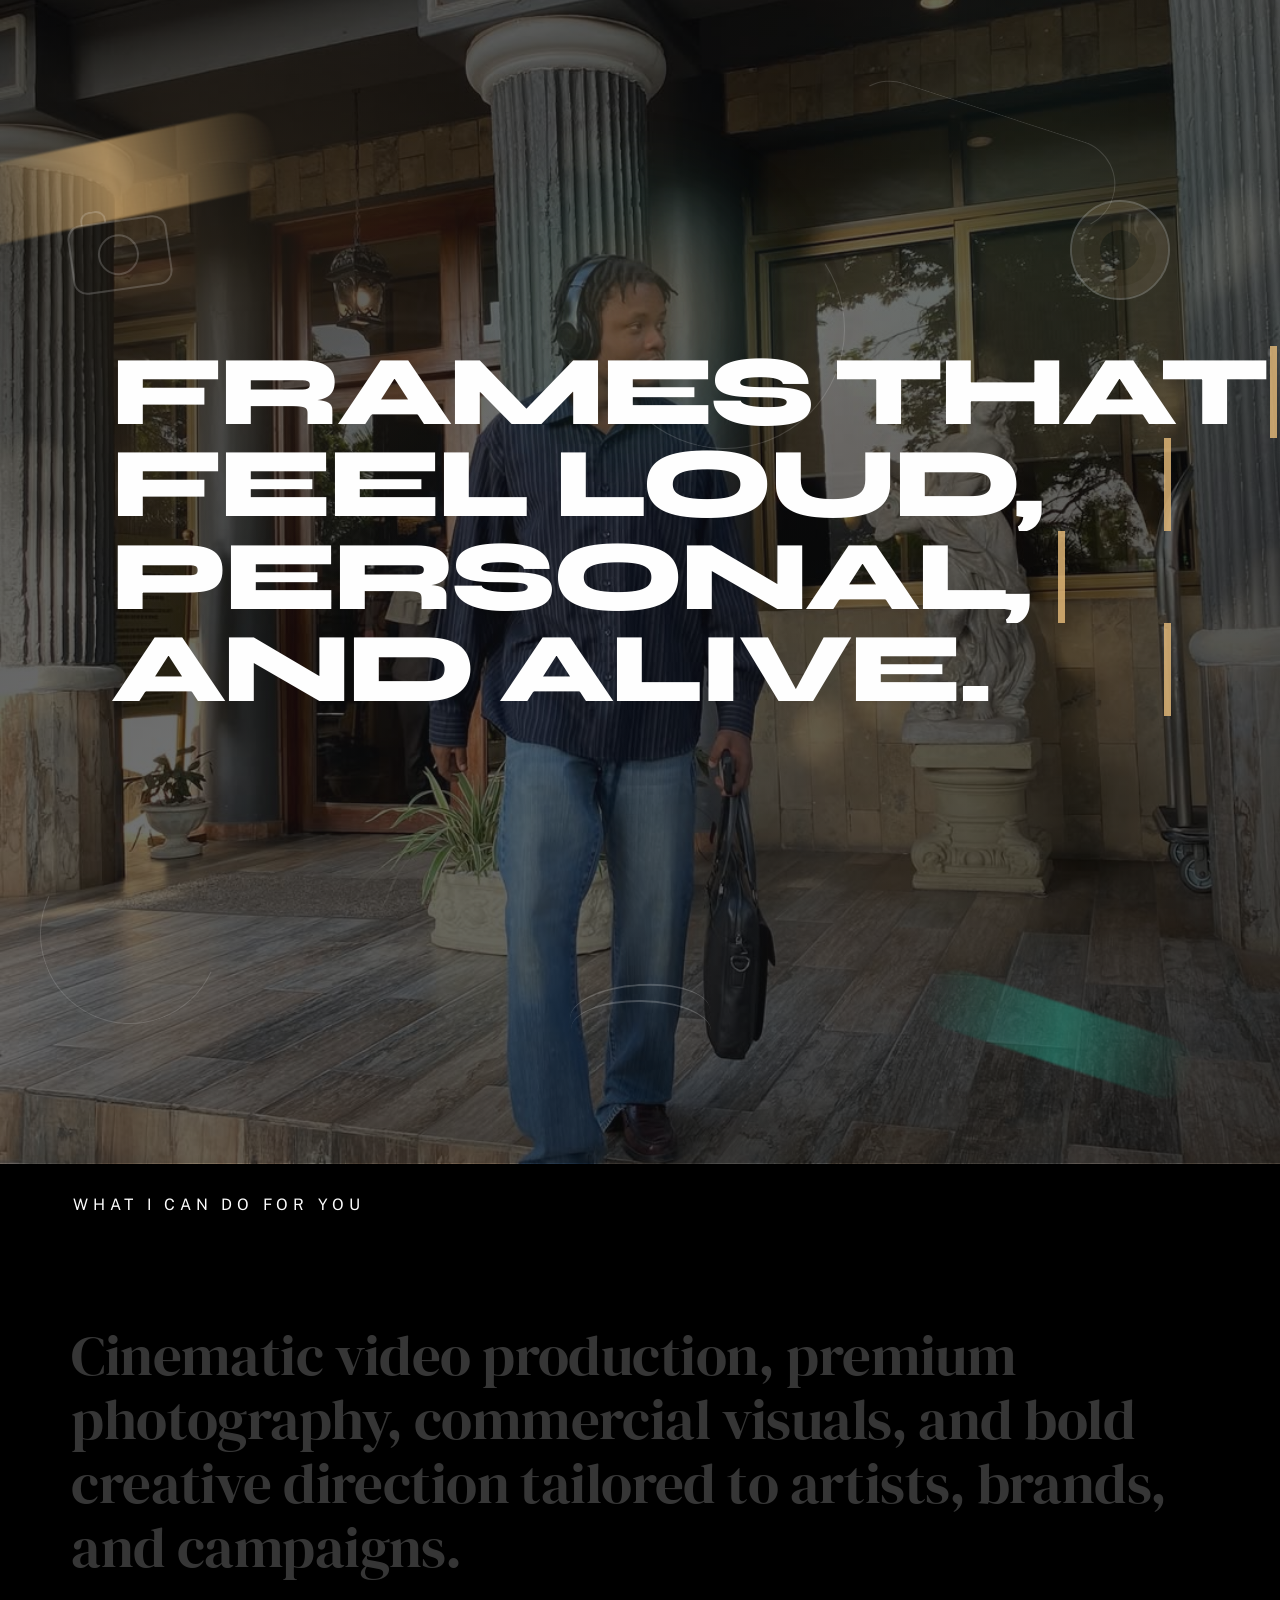
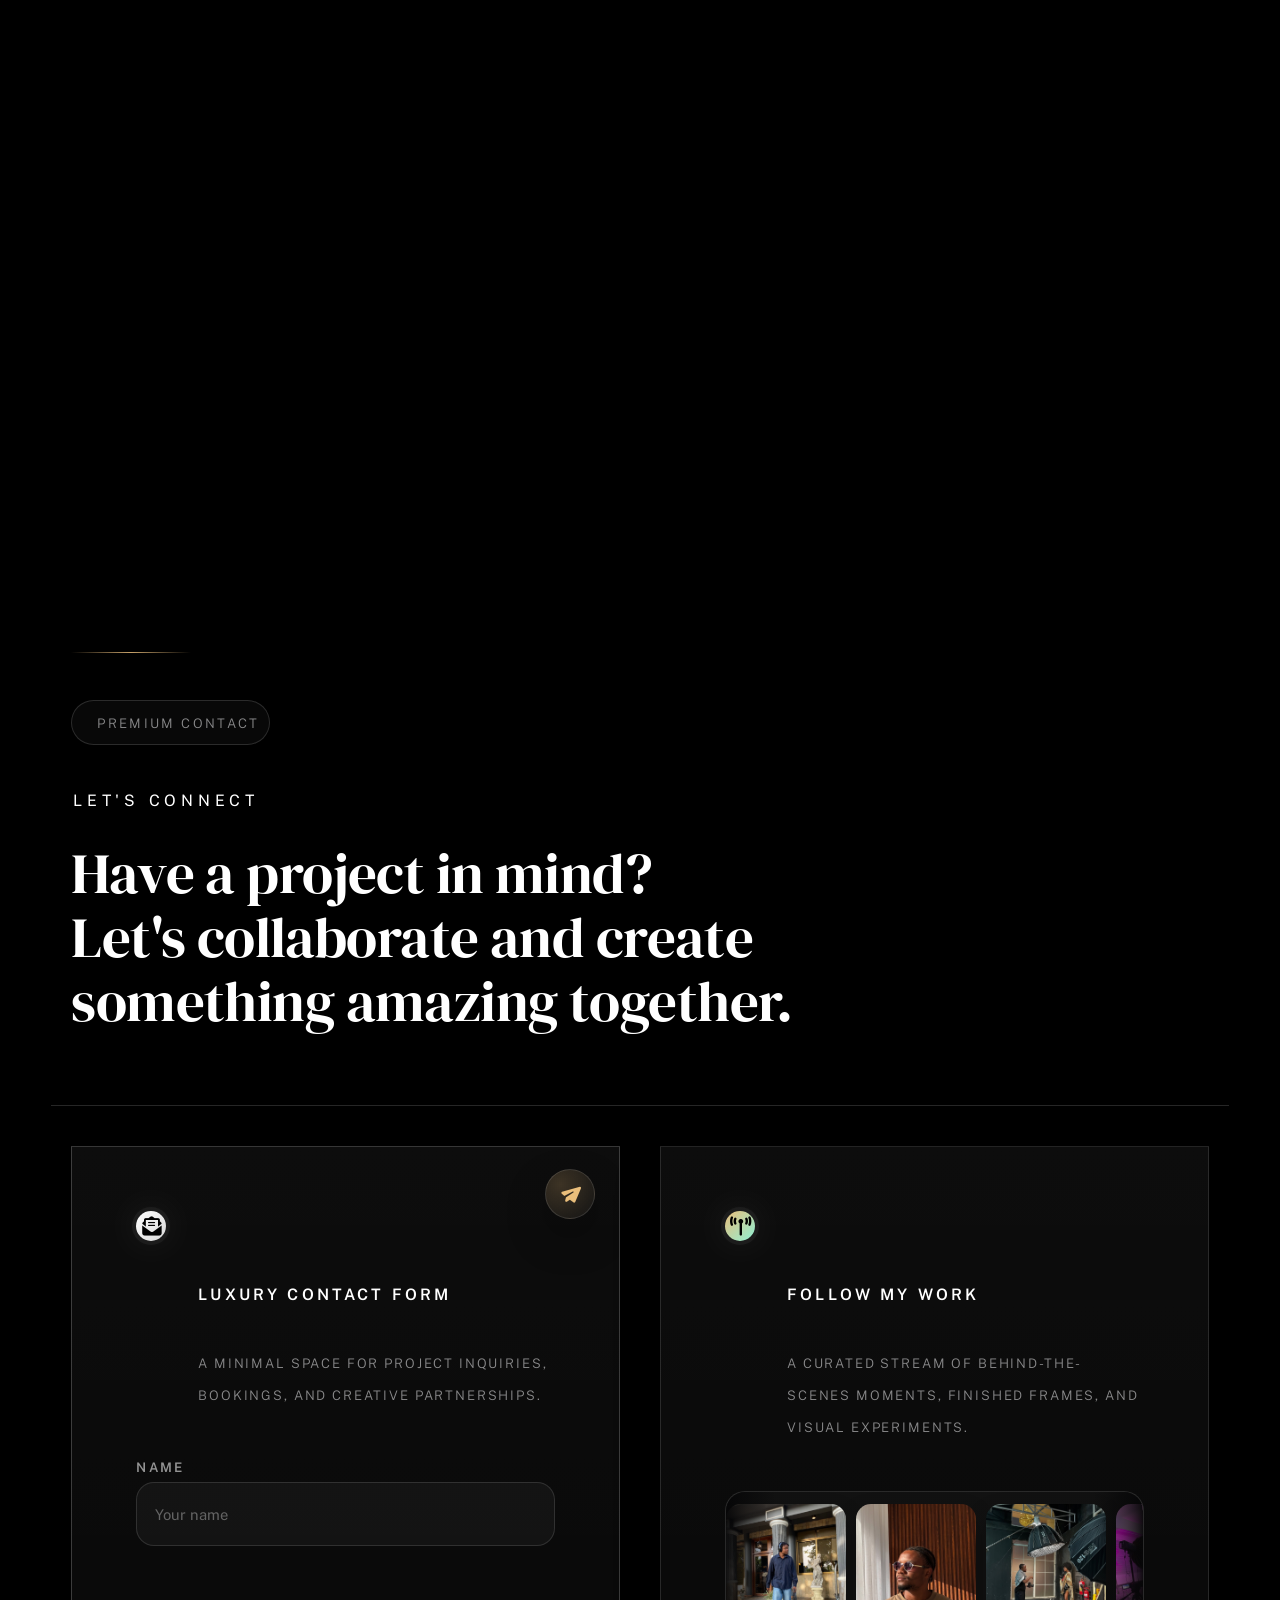
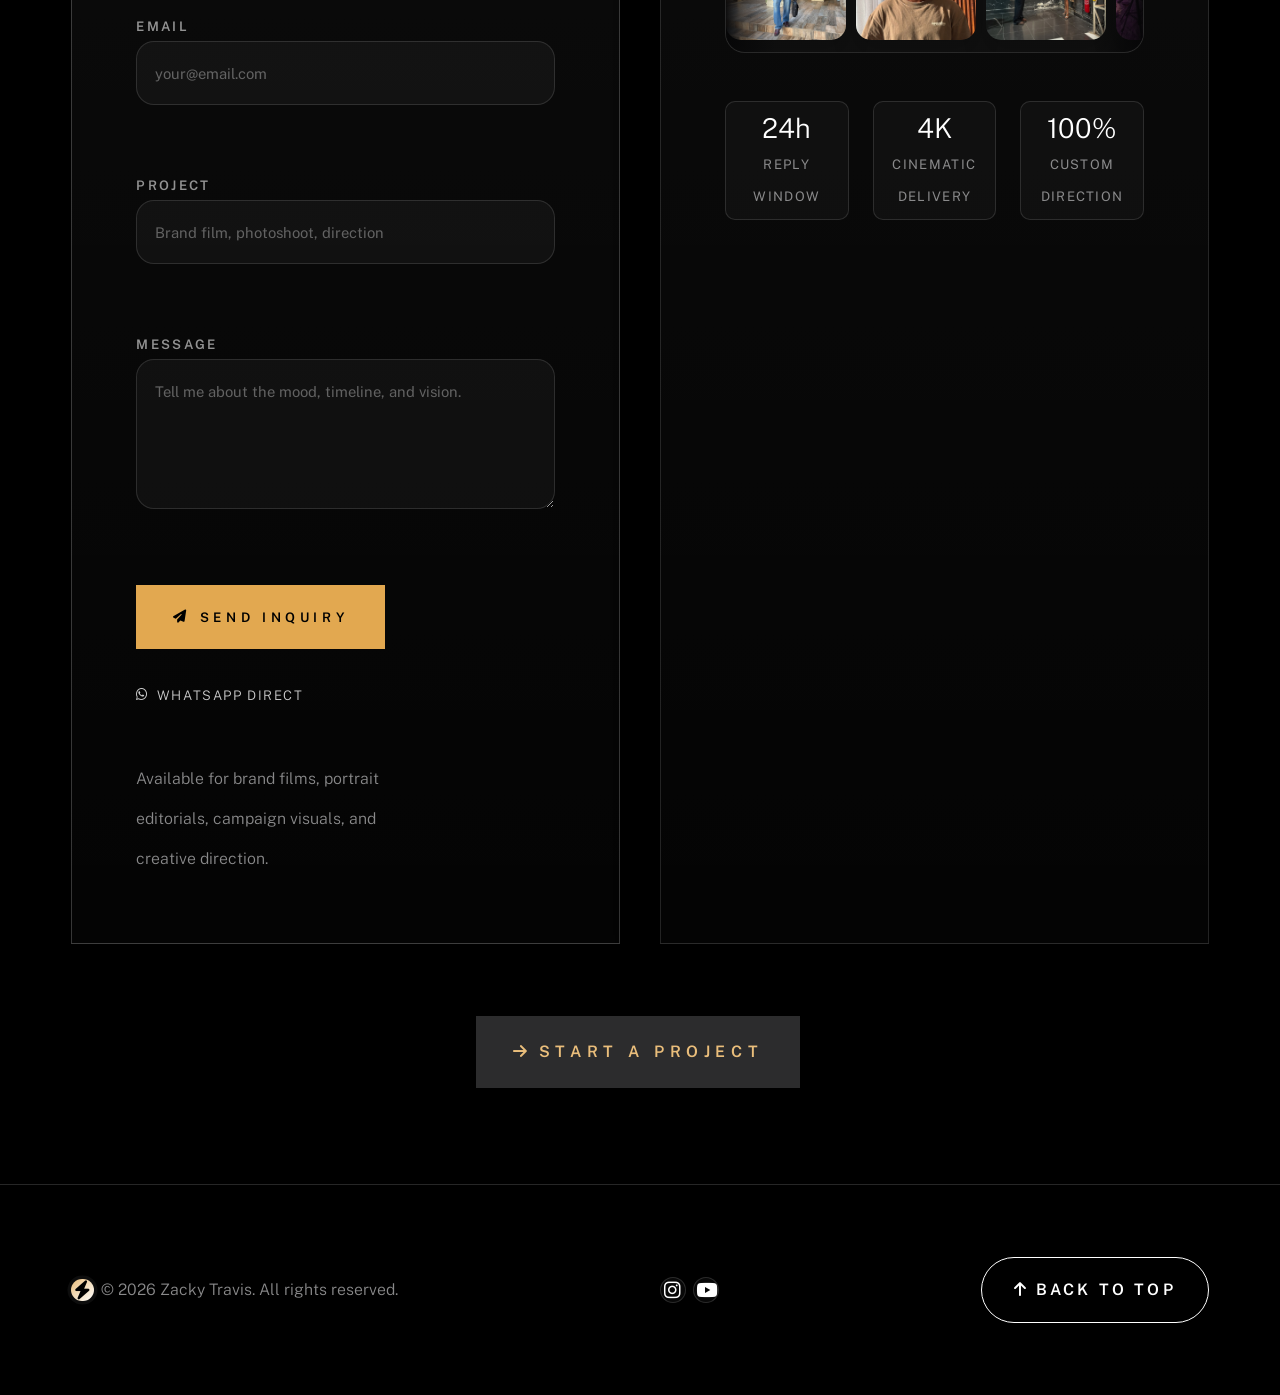
==== commit ef73d154: "Final Fix" ====
--- a/index.html
+++ b/index.html
@@ -5,13 +5,30 @@
     <!--- basic page needs
     ================================================== -->
     <meta charset="utf-8">
-    <title>Zacky Travis</title>
-    <meta name="description" content="">
-    <meta name="author" content="">
+    <title>Zacky Travis | Creative Director, Photographer & Video Director</title>
+    <meta name="description" content="Zacky Travis is a creative director, photographer, and video director creating cinematic photography, brand films, commercial content, and visual storytelling for artists and brands.">
+    <meta name="author" content="Zacky Travis">
+    <meta name="robots" content="index, follow, max-image-preview:large, max-snippet:-1, max-video-preview:-1">
+    <meta name="keywords" content="Zacky Travis, photographer, video director, creative director, cinematic photography, brand films, commercial content, editorial photography, visual storytelling, Tanzania creative">
+    <meta name="theme-color" content="#050505">
 
     <!-- mobile specific metas
     ================================================== -->
     <meta name="viewport" content="width=device-width, initial-scale=1">
+
+    <!-- Open Graph / Twitter
+    ================================================== -->
+    <meta property="og:type" content="website">
+    <meta property="og:title" content="Zacky Travis | Creative Director, Photographer & Video Director">
+    <meta property="og:description" content="Cinematic photography, brand films, commercial content, and bold visual storytelling for artists and brands.">
+    <meta property="og:image" content="images/portfolio/zacky.jpg">
+    <meta property="og:image:alt" content="Cinematic portrait work by Zacky Travis">
+    <meta property="og:site_name" content="Zacky Travis">
+    <meta property="og:locale" content="en_US">
+    <meta name="twitter:card" content="summary_large_image">
+    <meta name="twitter:title" content="Zacky Travis | Creative Director, Photographer & Video Director">
+    <meta name="twitter:description" content="Cinematic photography, brand films, commercial content, and artistic visual storytelling by Zacky Travis.">
+    <meta name="twitter:image" content="images/portfolio/zacky.jpg">
 
     <!-- CSS
     ================================================== -->
@@ -25,6 +42,59 @@
     <!-- <link rel="icon" type="image/png" sizes="32x32" href="favicon-32x32.png">
     <link rel="icon" type="image/png" sizes="16x16" href="favicon-16x16.png"> -->
     <link rel="manifest" href="site.webmanifest">
+
+    <script type="application/ld+json">
+    {
+      "@context": "https://schema.org",
+      "@type": "Person",
+      "name": "Zacky Travis",
+      "jobTitle": "Creative Director, Photographer, Video Director",
+      "description": "Creative director, photographer, and video director specializing in cinematic photography, brand films, editorial visuals, and commercial content.",
+      "telephone": "+255717933892",
+      "sameAs": [
+        "https://www.instagram.com/zacky_travis/",
+        "https://www.youtube.com/@zacky_travis"
+      ],
+      "knowsAbout": [
+        "Cinematic Photography",
+        "Brand Films",
+        "Commercial Content",
+        "Editorial Photography",
+        "Creative Direction",
+        "Motion Design"
+      ],
+      "makesOffer": [
+        {
+          "@type": "Offer",
+          "itemOffered": {
+            "@type": "Service",
+            "name": "Cinematic Photography"
+          }
+        },
+        {
+          "@type": "Offer",
+          "itemOffered": {
+            "@type": "Service",
+            "name": "Brand Films"
+          }
+        },
+        {
+          "@type": "Offer",
+          "itemOffered": {
+            "@type": "Service",
+            "name": "Commercial Content"
+          }
+        },
+        {
+          "@type": "Offer",
+          "itemOffered": {
+            "@type": "Service",
+            "name": "Editorial Photography"
+          }
+        }
+      ]
+    }
+    </script>
 
 </head>
 
@@ -62,12 +132,12 @@
             </div>
 
             <div class="row wide main-nav-wrap">
-                <nav class="column lg-12 main-nav">
+                <nav class="column lg-12 main-nav" aria-label="Primary navigation">
                     <ul>
                         <li><a href="index.html" class="home-link">Zacky Travis</a></li>
-                        <li class="current"><a href="#intro" class="smoothscroll">Intro</a></li>
-                        <li><a href="#works" class="smoothscroll">Services</a></li>
-                        <li><a href="#contact" class="smoothscroll">Say Hello</a></li>
+                        <li class="current"><a href="#intro" class="smoothscroll"><i class="fa-solid fa-house"></i><span>Intro</span></a></li>
+                        <li><a href="#works" class="smoothscroll"><i class="fa-solid fa-clapperboard"></i><span>Services</span></a></li>
+                        <li><a href="#contact" class="smoothscroll"><i class="fa-solid fa-paper-plane"></i><span>Say Hello</span></a></li>
                     </ul>
                 </nav>
             </div>
@@ -82,7 +152,7 @@
 
             <!-- ### intro
             ================================================== -->
-            <section id="intro" class="s-intro target-section">
+            <section id="intro" class="s-intro target-section" aria-label="Zacky Travis creative portfolio intro">
 
                 <div class="intro-glow" data-intro-glow></div>
                 <div class="intro-noise" aria-hidden="true"></div>
@@ -104,20 +174,20 @@
                         <div class="intro-editorial" data-animate-block>
                             <div class="intro-copy">
                                 <div class="text-pretitle with-line intro-kicker" data-animate-el>
-                                    Editorial Direction / Film / Photography
-                                </div>
-
-                                <p class="intro-caption" data-animate-el>Dar es Salaam based visual storytelling with cinematic depth and an artist's eye for atmosphere.</p>
+                                    Graphics / Film / Photography
+                                </div>
+
+                                <p class="intro-caption" data-animate-el>Visual storytelling with cinematic depth, premium direction, and an artist's eye for atmosphere.</p>
 
                                 <h1 class="text-huge-title intro-title">
-                                    <span class="intro-title__line" data-animate-el>Frames that</span>
-                                    <span class="intro-title__line" data-animate-el>feel loud,</span>
-                                    <span class="intro-title__line" data-animate-el>personal,</span>
-                                    <span class="intro-title__line" data-animate-el>and alive.</span>
+                                    <span class="intro-title__line intro-title__line--type" style="--chars: 11; --type-delay: .08s;">Frames that</span>
+                                    <span class="intro-title__line intro-title__line--type" style="--chars: 10; --type-delay: .95s;">feel loud,</span>
+                                    <span class="intro-title__line intro-title__line--type" style="--chars: 9; --type-delay: 1.72s;">personal,</span>
+                                    <span class="intro-title__line intro-title__line--type" style="--chars: 10; --type-delay: 2.38s;">and alive.</span>
                                 </h1>
 
                                 <p class="intro-summary" data-animate-el>
-                                    Director, photographer, and creative designer shaping bold campaigns, artist visuals, and cinematic stories with minimal words and striking image-making.
+                                    Director, photographer, and creative designer shaping bold campaigns, artist visuals, commercial content, and cinematic stories with minimal words and striking image-making.
                                 </p>
 
                                 <div class="intro-actions" data-animate-el>
@@ -125,14 +195,14 @@
                                     <a href="#contact" class="btn btn--stroke smoothscroll">Start a Project</a>
                                 </div>
 
-                                <div class="intro-notes" data-animate-el>
+                                <!-- <div class="intro-notes" data-animate-el>
                                     <span>Creative campaigns</span>
                                     <span>Music visuals</span>
                                     <span>Portrait editorials</span>
-                                </div>
-                            </div>
-
-                            <div class="intro-showcase" data-animate-el>
+                                </div> -->
+                            </div>
+
+                            <!-- <div class="intro-showcase" data-animate-el>
                                 <div class="intro-showcase__surface"></div>
                                 <div class="intro-showcase__label">
                                     <span>Selected Frames</span>
@@ -176,15 +246,15 @@
 
                                 <div class="intro-lens intro-lens--one"></div>
                                 <div class="intro-lens intro-lens--two"></div>
-                            </div>
+                            </div> -->
                         </div>
                     </div>
 
                     <ul class="intro-social">
-                        <li><a href="https://wa.me/255717933892" title="WhatsApp"><i class="fab fa-whatsapp" style="color: white;"></i></a></li>
-                        <li><a href="#0" title="Facebook"><i class="fab fa-facebook" style="color: white;"></i></a></li>
+                        <li><a href="https://wa.me/+255655783152" title="WhatsApp"><i class="fab fa-whatsapp" style="color: white;"></i></a></li>
+                        <li><a href="https://www.facebook.com/zacky.travis" title="Facebook"><i class="fab fa-facebook" style="color: white;"></i></a></li>
                         <li><a href="https://www.instagram.com/zacky_travis/" title="Instagram"><i class="fab fa-instagram" style="color: white;"></i></a></li>
-                        <li><a href="#0" title="TikTok"><i class="fab fa-tiktok" style="color: white;"></i></a></li>
+                        <li><a href="https://www.tiktok.com/@zacky_travis" title="TikTok"><i class="fab fa-tiktok" style="color: white;"></i></a></li>
                     </ul>
 
                 </div> <!-- end intro content -->
@@ -198,7 +268,7 @@
 
             <!-- ### works
             ================================================== -->
-            <section id="works" class="s-works target-section">
+            <section id="works" class="s-works target-section" aria-label="Creative services and portfolio work">
 
 
                 <div class="row works-portfolio">
@@ -209,7 +279,7 @@
                             What I Can Do for You
                         </h2>
                         <p class="h1" data-animate-el>
-                            Cinematic video production, premium photography, and bold creative direction tailored to your brand.
+                            Cinematic video production, premium photography, commercial visuals, and bold creative direction tailored to artists, brands, and campaigns.
                         </p>
     
                         <ul class="folio-list row block-lg-one-half block-stack-on-1000">
@@ -219,6 +289,7 @@
                                     <div class="folio-list__item-pic">
                                         <img src="images/portfolio/zacky.jpg"
                                              alt="Cinematic photography sample">
+                                        <span class="folio-list__watermark">Cinematic Photography</span>
                                     </div>
                                     
                                 <div class="folio-list__item-text">
@@ -240,6 +311,7 @@
                                     <div class="folio-list__item-pic">
                                         <img src="images/portfolio/zacky 2.jpg" 
                                              alt="Brand film sample">
+                                        <span class="folio-list__watermark">Brand Films</span>
                                     </div>
                                     
                                 <div class="folio-list__item-text">
@@ -261,6 +333,7 @@
                                     <div class="folio-list__item-pic">
                                         <img src="images/seanshow.jpg" 
                                              alt="Digital experience sample">
+                                        <span class="folio-list__watermark">Digital Experiences</span>
                                     </div>
                                     
                                 <div class="folio-list__item-text">
@@ -282,6 +355,7 @@
                                     <div class="folio-list__item-pic">
                                         <img src="images/bunju.jpg"
                                              alt="Commercial content sample">
+                                        <span class="folio-list__watermark">Commercial Content</span>
                                     </div>
                                     
                                 <div class="folio-list__item-text">
@@ -303,6 +377,7 @@
                                     <div class="folio-list__item-pic">
                                         <img src="images/mkapa.jpg" 
                                              alt="Editorial photography sample">
+                                        <span class="folio-list__watermark">Editorial Photography</span>
                                     </div>
                                     
                                 <div class="folio-list__item-text">
@@ -324,6 +399,7 @@
                                     <div class="folio-list__item-pic">
                                         <img src="images/flowers.jpg" 
                                              alt="Brand identity sample">
+                                        <span class="folio-list__watermark">Brand Identity</span>
                                     </div>
                                     
                                 <div class="folio-list__item-text">
@@ -360,26 +436,11 @@
 
                             <div class="modal-popup__body">
                                 <div class="modal-popup__desc">
-                                    <p>A stunning photography series capturing the raw beauty of untouched mountain landscapes. Shot across multiple locations using professional cinematography techniques to create breathtaking visual narratives.</p>
+                                    <p>A cinematic image series shaped by light, quiet atmosphere, and carefully framed visual storytelling.</p>
                                     <ul class="modal-popup__cat">
                                         <li>Photography</li>
                                         <li>Landscape</li>
                                     </ul>
-                                </div>
-
-                                <div class="modal-popup__meta">
-                                    <div class="modal-popup__stat">
-                                        <span>04</span>
-                                        <small>locations</small>
-                                    </div>
-                                    <div class="modal-popup__stat">
-                                        <span>8K</span>
-                                        <small>visual grade</small>
-                                    </div>
-                                    <div class="modal-popup__stat">
-                                        <span>HDR</span>
-                                        <small>color finish</small>
-                                    </div>
                                 </div>
                             </div>
                         </div>
@@ -398,26 +459,11 @@
 
                             <div class="modal-popup__body">
                                 <div class="modal-popup__desc">
-                                    <p>A comprehensive video production campaign showcasing brand identity and values. Featuring cinematic storytelling, professional color grading, and dynamic motion design to create a memorable brand experience.</p>
+                                    <p>A sleek brand film direction focused on mood, movement, and a memorable visual identity.</p>
                                     <ul class="modal-popup__cat">
                                         <li>Video Production</li>
                                         <li>Branding</li>
                                     </ul>
-                                </div>
-
-                                <div class="modal-popup__meta">
-                                    <div class="modal-popup__stat">
-                                        <span>60s</span>
-                                        <small>hero film</small>
-                                    </div>
-                                    <div class="modal-popup__stat">
-                                        <span>12</span>
-                                        <small>deliverables</small>
-                                    </div>
-                                    <div class="modal-popup__stat">
-                                        <span>ACM</span>
-                                        <small>sound mix</small>
-                                    </div>
                                 </div>
                             </div>
                         </div>
@@ -436,26 +482,11 @@
 
                             <div class="modal-popup__body">
                                 <div class="modal-popup__desc">
-                                    <p>An innovative motion design project blending 3D animation, visual effects, and interactive elements. Created to elevate digital platforms and provide engaging user experiences through creative visual solutions.</p>
+                                    <p>An immersive digital concept built with motion, rhythm, and a premium visual reveal.</p>
                                     <ul class="modal-popup__cat">
                                         <li>Motion Design</li>
                                         <li>Animation</li>
                                     </ul>
-                                </div>
-
-                                <div class="modal-popup__meta">
-                                    <div class="modal-popup__stat">
-                                        <span>3D</span>
-                                        <small>motion build</small>
-                                    </div>
-                                    <div class="modal-popup__stat">
-                                        <span>15</span>
-                                        <small>scene cuts</small>
-                                    </div>
-                                    <div class="modal-popup__stat">
-                                        <span>UX</span>
-                                        <small>focus</small>
-                                    </div>
                                 </div>
                             </div>
                         </div>
@@ -474,26 +505,11 @@
 
                             <div class="modal-popup__body">
                                 <div class="modal-popup__desc">
-                                    <p>A cinematic commercial production highlighting product features and benefits. Designed with strategic camera angles, professional lighting, and post-production enhancement to showcase the product's premium quality.</p>
+                                    <p>Commercial imagery crafted to feel polished, precise, and visually striking from the first frame.</p>
                                     <ul class="modal-popup__cat">
                                         <li>Commercial</li>
                                         <li>Video</li>
                                     </ul>
-                                </div>
-
-                                <div class="modal-popup__meta">
-                                    <div class="modal-popup__stat">
-                                        <span>1</span>
-                                        <small>hero product</small>
-                                    </div>
-                                    <div class="modal-popup__stat">
-                                        <span>24</span>
-                                        <small>shots</small>
-                                    </div>
-                                    <div class="modal-popup__stat">
-                                        <span>CUT</span>
-                                        <small>editorial pace</small>
-                                    </div>
                                 </div>
                             </div>
                         </div>
@@ -512,26 +528,11 @@
 
                             <div class="modal-popup__body">
                                 <div class="modal-popup__desc">
-                                    <p>An artistic photography series exploring the interplay of light, shadow, and natural textures. Each composition carefully framed to tell a visual story and evoke emotional responses through professional photographic techniques.</p>
+                                    <p>An editorial photography approach built around texture, contrast, and a quiet cinematic mood.</p>
                                     <ul class="modal-popup__cat">
                                         <li>Photography</li>
                                         <li>Art Direction</li>
                                     </ul>
-                                </div>
-
-                                <div class="modal-popup__meta">
-                                    <div class="modal-popup__stat">
-                                        <span>05</span>
-                                        <small>frames</small>
-                                    </div>
-                                    <div class="modal-popup__stat">
-                                        <span>ISO</span>
-                                        <small>natural light</small>
-                                    </div>
-                                    <div class="modal-popup__stat">
-                                        <span>WIDE</span>
-                                        <small>format</small>
-                                    </div>
                                 </div>
                             </div>
                         </div>
@@ -550,27 +551,12 @@
 
                             <div class="modal-popup__body">
                                 <div class="modal-popup__desc">
-                                    <p>A comprehensive creative design project combining visual identity, art direction, and brand storytelling. Developed to establish a cohesive aesthetic that resonates with target audiences and showcases creative excellence.</p>
+                                    <p>A refined identity direction focused on minimal forms, visual coherence, and strong artistic presence.</p>
                                     <ul class="modal-popup__cat">
                                         <li>Design</li>
                                         <li>Creative Direction</li>
                                     </ul>
                                 </div>
-
-                                <div class="modal-popup__meta">
-                                    <div class="modal-popup__stat">
-                                        <span>360</span>
-                                        <small>identity system</small>
-                                    </div>
-                                    <div class="modal-popup__stat">
-                                        <span>UI</span>
-                                        <small>direction</small>
-                                    </div>
-                                    <div class="modal-popup__stat">
-                                        <span>BRAND</span>
-                                        <small>story</small>
-                                    </div>
-                                </div>
                             </div>
                         </div>
                     </div> <!-- end modal -->
@@ -578,15 +564,16 @@
                 </div> <!-- end works-portfolio -->
 
             </section> <!-- end s-works -->
+
 
 
             <!-- ### contact
             ================================================== -->
-            <section id="contact" class="s-contact target-section">
+            <section id="contact" class="s-contact target-section" aria-label="Contact Zacky Travis">
 
                 <div class="row contact-wrapper">
                     <div class="column lg-12">
-                        <div class="contact-header" data-animate-el>
+                        <div class="contact-header">
                             <span class="contact-kicker">
                                 <i class="fa-solid fa-sparkles"></i>
                                 Premium contact
@@ -660,11 +647,11 @@
                                     <p class="contact-mini">A curated stream of behind-the-scenes moments, finished frames, and visual experiments.</p>
                                 </div>
                             </div>
-                            <ul class="contact-socials">
+                            <!-- <ul class="contact-socials">
                                 <li><a href="https://www.instagram.com/zacky_travis/" title="Instagram"><i class="fa-brands fa-instagram"></i><span>Instagram</span></a></li>
                                 <li><a href="https://wa.me/255717933892" title="WhatsApp"><i class="fa-brands fa-whatsapp"></i><span>WhatsApp</span></a></li>
                                 <li><a href="https://www.youtube.com/@zacky_travis" title="YouTube"><i class="fa-brands fa-youtube"></i><span>YouTube</span></a></li>
-                            </ul>
+                            </ul> -->
                             <div class="contact-photo-strip" aria-label="Instagram style photo strip">
                                 <div class="contact-photo-strip__track">
                                     <figure class="contact-photo-strip__item"><img src="images/portfolio/zacky.jpg" alt="Editorial portrait by Zacky Travis"></figure>
--- a/css/styles.css
+++ b/css/styles.css
@@ -2957,6 +2957,10 @@
     transition-property : color, background-color;
 }
 
+.main-nav a i {
+    display : none;
+}
+
 .mobile-home-link a:focus,
 .mobile-home-link a:hover,
 .main-nav a:focus,
@@ -3124,6 +3128,16 @@
         letter-spacing : 0;
         padding        : var(--vspace-0_5) 2.8rem;
         color          : var(--color-text);
+        display        : flex;
+        align-items    : center;
+        gap            : 1.2rem;
+    }
+
+    .main-nav a i {
+        display : inline-flex;
+        width : 2rem;
+        justify-content : center;
+        color : var(--color-1);
     }
 
     .main-nav a:focus,
@@ -3192,15 +3206,21 @@
 
 .s-intro {
     --gutter               : 6rem;
-    --text-huge-multiplier : 1;
+    --text-huge-multiplier : .9;
     position               : relative;
     min-height             : 100vh;
     overflow               : hidden;
     background             :
+        linear-gradient(140deg, rgba(5, 5, 5, 0.72) 0%, rgba(16, 17, 18, 0.58) 45%, rgba(5, 5, 5, 0.78) 100%),
         radial-gradient(circle at 18% 24%, rgba(237, 190, 124, 0.28), rgba(237, 190, 124, 0) 26%),
         radial-gradient(circle at 82% 18%, rgba(35, 150, 127, 0.18), rgba(35, 150, 127, 0) 22%),
         radial-gradient(circle at 68% 72%, rgba(255, 255, 255, 0.08), rgba(255, 255, 255, 0) 24%),
+        url("../images/portfolio/zacky.jpg"),
         linear-gradient(140deg, #050505 0%, #101112 45%, #050505 100%);
+    background-size       : cover, auto, auto, auto, cover, auto;
+    background-position   : center, 18% 24%, 82% 18%, 68% 72%, center, center;
+    background-repeat     : no-repeat;
+    background-attachment : scroll;
 }
 
 .intro-content {
@@ -3451,6 +3471,23 @@
     display : block;
 }
 
+.intro-title__line--type {
+    width : 0;
+    max-width : calc(var(--chars) * 1ch);
+    overflow : hidden;
+    white-space : nowrap;
+    opacity : 1;
+    transform : none;
+    border-right : .08em solid rgba(234, 190, 124, 0.8);
+}
+
+html.ss-loaded .intro-title__line--type {
+    animation :
+        introTypewriter .72s steps(var(--chars)) forwards,
+        introCaret .8s step-end 8;
+    animation-delay : var(--type-delay), var(--type-delay);
+}
+
 .intro-summary {
     max-width   : 46rem;
     margin      : 0;
@@ -3687,6 +3724,24 @@
     }
     to {
         transform : scale(1.12);
+    }
+}
+
+@keyframes introTypewriter {
+    from {
+        width : 0;
+    }
+    to {
+        width : calc(var(--chars) * 1ch);
+    }
+}
+
+@keyframes introCaret {
+    0%, 100% {
+        border-right-color : rgba(234, 190, 124, 0.8);
+    }
+    50% {
+        border-right-color : transparent;
     }
 }
 
@@ -3773,7 +3828,7 @@
 
 @media screen and (max-width: 1200px) {
     .s-intro {
-        --text-huge-multiplier : .85;
+        --text-huge-multiplier : .78;
     }
 
     .intro-editorial {
@@ -3800,7 +3855,7 @@
 
 @media screen and (max-width: 1000px) {
     .s-intro {
-        --text-huge-multiplier : .8;
+        --text-huge-multiplier : .72;
     }
 
     .intro-content {
@@ -3820,7 +3875,7 @@
 
 @media screen and (max-width: 900px) {
     .s-intro {
-        --text-huge-multiplier : .75;
+        --text-huge-multiplier : .66;
     }
 
     .intro-title__line {
@@ -3849,7 +3904,7 @@
 @media screen and (max-width: 800px) {
     .s-intro {
         --gutter               : 4rem;
-        --text-huge-multiplier : .7;
+        --text-huge-multiplier : .6;
     }
 
     .intro-content {
@@ -3860,6 +3915,18 @@
 
     .intro-content .text-huge-title {
         margin-bottom : var(--vspace-1_5);
+    }
+
+    .intro-title__line--type {
+        width : auto;
+        max-width : 100%;
+        white-space : normal;
+        overflow : visible;
+        border-right : none;
+    }
+
+    html.ss-loaded .intro-title__line--type {
+        animation : none;
     }
 
     .intro-summary {
@@ -3903,7 +3970,7 @@
 @media screen and (max-width: 600px) {
     .s-intro {
         --gutter               : 2rem;
-        --text-huge-multiplier : .58;
+        --text-huge-multiplier : .4;
     }
 
     .intro-editorial {
@@ -3966,7 +4033,7 @@
 
 @media screen and (max-width: 500px) {
     .s-intro {
-        --text-huge-multiplier : .55;
+        --text-huge-multiplier : .38;
     }
 
     .intro-summary {
@@ -3980,8 +4047,12 @@
 
 @media screen and (max-width: 400px) {
     .intro-content .text-huge-title {
-        font-size   : var(--text-display-1);
-        line-height : 1;
+        font-size   : calc(var(--text-display-1) * .78);
+        line-height : .92;
+    }
+
+    .intro-title {
+        max-width : 100%;
     }
 
     .intro-social {
@@ -4196,7 +4267,7 @@
 
 .s-works {
     padding-top    : var(--vspace-0_5);
-    padding-bottom : var(--vspace-2_5);
+    padding-bottom : var(--vspace-1_25);
 }
 
 .s-works .h1 {
@@ -4267,6 +4338,25 @@
     margin         : 0;
 }
 
+.folio-list__watermark {
+    position : absolute;
+    left : 1.2rem;
+    right : 1.2rem;
+    bottom : 1.2rem;
+    z-index : 2;
+    display : none;
+    font-family : var(--font-3);
+    font-size : clamp(1.4rem, 1.8vw, 2rem);
+    font-weight : 700;
+    line-height : 1;
+    letter-spacing : .08em;
+    text-transform : uppercase;
+    color : rgba(255, 255, 255, 0.92);
+    text-shadow : 0 2px 12px rgba(0, 0, 0, 0.72);
+    pointer-events : none;
+    transition : transform .3s ease, color .3s ease;
+}
+
 .folio-list__item-pic::before,
 .folio-list__item-pic::after {
     transition : all, 0.5s cubic-bezier(0.215, 0.61, 0.355, 1);
@@ -4276,7 +4366,9 @@
     z-index          : 1;
     content          : "";
     display          : block;
-    background-color : rgba(255, 255, 255, 0.75);
+    background :
+        linear-gradient(180deg, rgba(0, 0, 0, 0.04), rgba(0, 0, 0, 0.64)),
+        linear-gradient(135deg, rgba(255, 255, 255, 0.16), rgba(255, 255, 255, 0.02));
     position         : absolute;
     top              : 0;
     left             : 0;
@@ -4286,6 +4378,12 @@
     height           : 100%;
     opacity          : 0;
     visibility       : hidden;
+}
+
+.folio-list__item-link:focus .folio-list__watermark,
+.folio-list__item-link:hover .folio-list__watermark {
+    color : white;
+    transform : translateY(-2px);
 }
 
 .folio-list__item-pic::after {
@@ -4380,7 +4478,7 @@
 }
 
 .basicLightbox.cinematic-lightbox .basicLightbox__placeholder {
-    width  : min(92vw, 820px);
+    width  : min(90vw, 700px);
     max-height : 90vh;
     overflow : auto;
     padding : 0;
@@ -4393,10 +4491,10 @@
     color : white;
     position : relative;
     overflow : hidden;
-    border : 1px solid rgba(255, 255, 255, 0.12);
-    border-radius : 1.5rem;
-    background : linear-gradient(180deg, rgba(13, 13, 13, 0.98), rgba(4, 4, 4, 0.96));
-    box-shadow : 0 35px 90px rgba(0, 0, 0, 0.75);
+    border : 1px solid rgba(255, 255, 255, 0.08);
+    border-radius : 2.2rem;
+    background : linear-gradient(180deg, rgba(10, 10, 10, 0.98), rgba(7, 7, 7, 0.96));
+    box-shadow : 0 26px 70px rgba(0, 0, 0, 0.65);
     transform-origin : center top;
     animation : modalRise .7s cubic-bezier(.2,.9,.2,1) both;
 }
@@ -4413,7 +4511,7 @@
 .modal-popup__hero {
     position : relative;
     overflow : hidden;
-    aspect-ratio : 16 / 10;
+    aspect-ratio : 16 / 11;
     background : #050505;
 }
 
@@ -4432,8 +4530,8 @@
     position : absolute;
     inset : 0;
     background :
-        linear-gradient(180deg, rgba(0, 0, 0, 0.08), rgba(0, 0, 0, 0.82)),
-        radial-gradient(circle at 20% 20%, rgba(255, 255, 255, 0.12), transparent 28%);
+        linear-gradient(180deg, rgba(0, 0, 0, 0.02), rgba(0, 0, 0, 0.78)),
+        radial-gradient(circle at 20% 20%, rgba(255, 255, 255, 0.08), transparent 28%);
     pointer-events : none;
 }
 
@@ -4443,9 +4541,9 @@
     right : 0;
     bottom : 0;
     z-index : 1;
-    padding : var(--vspace-1_5);
+    padding : var(--vspace-1_25);
     display : grid;
-    gap : var(--vspace-0_5);
+    gap : .8rem;
 }
 
 .modal-popup__eyebrow {
@@ -4453,37 +4551,35 @@
     align-items : center;
     gap : .55rem;
     width : fit-content;
-    padding : .45rem .8rem;
-    border : 1px solid rgba(255, 255, 255, 0.16);
+    padding : .4rem .75rem;
+    border : 1px solid rgba(255, 255, 255, 0.12);
     border-radius : 999px;
-    background : rgba(255, 255, 255, 0.08);
+    background : rgba(255, 255, 255, 0.06);
     font-size : var(--text-xs);
-    letter-spacing : .18em;
+    letter-spacing : .14em;
     text-transform : uppercase;
-    color : rgba(255, 255, 255, 0.9);
+    color : rgba(255, 255, 255, 0.82);
     backdrop-filter : blur(8px);
 }
 
 .modal-popup__hero-overlay h5 {
     margin-bottom : 0;
-    font-size : clamp(2rem, 4.2vw, 3.2rem);
-    line-height : .95;
+    font-size : clamp(2.2rem, 4vw, 3.6rem);
+    line-height : .92;
     color : white;
+    font-family : var(--font-2);
 }
 
 .modal-popup__tagline {
-    max-width : 38rem;
+    max-width : 34rem;
     margin : 0;
-    color : rgba(255, 255, 255, 0.82);
-    font-size : var(--text-md);
+    color : rgba(255, 255, 255, 0.76);
+    font-size : var(--text-sm);
 }
 
 .modal-popup__body {
-    padding : var(--vspace-1_5);
-    display : grid;
-    grid-template-columns : 1.5fr 1fr;
-    gap : var(--vspace-1_25);
-    align-items : start;
+    padding : var(--vspace-1_25);
+    display : block;
 }
 
 .modal-popup {
@@ -4498,21 +4594,24 @@
 
 .modal-popup__desc p {
     margin-top : 0;
-    color : rgba(255, 255, 255, 0.8);
+    margin-bottom : 0;
+    color : rgba(255, 255, 255, 0.76);
+    font-size : var(--text-md);
+    line-height : 1.8;
 }
 
 .modal-popup__desc::before {
     content : "";
     display : block;
-    width : 4rem;
+    width : 3rem;
     height : 1px;
-    margin-bottom : var(--vspace-1);
+    margin-bottom : var(--vspace-0_875);
     background : linear-gradient(90deg, var(--color-1), transparent);
 }
 
 .modal-popup__cat {
     list-style : none;
-    margin : var(--vspace-1_5) 0 0;
+    margin : var(--vspace-1) 0 0;
     padding : 0;
     display : flex;
     flex-wrap : wrap;
@@ -4531,35 +4630,6 @@
     background : rgba(255, 255, 255, 0.04);
     letter-spacing : .12em;
     text-transform : uppercase;
-}
-
-.modal-popup__meta {
-    display : grid;
-    grid-template-columns : 1fr;
-    gap : var(--vspace-0_75);
-}
-
-.modal-popup__stat {
-    display : grid;
-    gap : .2rem;
-    padding : .95rem 1rem;
-    border : 1px solid rgba(255, 255, 255, 0.12);
-    border-radius : 1rem;
-    background : rgba(255, 255, 255, 0.03);
-}
-
-.modal-popup__stat span {
-    font-family : var(--font-1);
-    font-size : var(--text-lg);
-    letter-spacing : .1em;
-    color : white;
-}
-
-.modal-popup__stat small {
-    font-size : var(--text-xs);
-    letter-spacing : .14em;
-    text-transform : uppercase;
-    color : var(--color-text-light);
 }
 
 .modal-popup__details {
@@ -4787,6 +4857,10 @@
         line-height : var(--vspace-0_875);
     }
 
+    .folio-list__watermark {
+        display : block;
+    }
+
     .folio-list__proj-link {
         right : var(--vspace-0_5);
     }
@@ -4871,13 +4945,160 @@
  * ------------------------------------------------------------------- */
 
 .s-contact {
-    padding-top    : var(--vspace-2);
+    padding-top    : var(--vspace-0_75);
     padding-bottom : var(--vspace-2_5);
 }
 
+.s-transition-art {
+    padding : 0 0 var(--vspace-0_75);
+}
+
+.transition-art {
+    position : relative;
+    overflow : hidden;
+    padding : var(--vspace-1_25) var(--vspace-1) var(--vspace-1_5);
+    border-top : 1px solid rgba(255, 255, 255, 0.08);
+    border-bottom : 1px solid rgba(255, 255, 255, 0.08);
+    background :
+        radial-gradient(circle at 15% 35%, rgba(234, 190, 124, 0.14), rgba(234, 190, 124, 0) 24%),
+        radial-gradient(circle at 84% 58%, rgba(35, 150, 127, 0.14), rgba(35, 150, 127, 0) 24%),
+        linear-gradient(180deg, rgba(255, 255, 255, 0.025), rgba(255, 255, 255, 0.01));
+    border-radius : 2.8rem;
+}
+
+.transition-art__brush,
+.transition-art__ring {
+    position : absolute;
+    pointer-events : none;
+}
+
+.transition-art__brush {
+    border-radius : 999px;
+    opacity : .72;
+    filter : blur(1px);
+}
+
+.transition-art__brush--one {
+    left : -3rem;
+    top : 2rem;
+    width : 18rem;
+    height : 3.2rem;
+    background : linear-gradient(90deg, rgba(234, 190, 124, 0), rgba(234, 190, 124, 0.64), rgba(234, 190, 124, 0));
+    transform : rotate(-10deg);
+}
+
+.transition-art__brush--two {
+    right : 2rem;
+    bottom : 2rem;
+    width : 14rem;
+    height : 2.6rem;
+    background : linear-gradient(90deg, rgba(35, 150, 127, 0), rgba(35, 150, 127, 0.6), rgba(35, 150, 127, 0));
+    transform : rotate(14deg);
+}
+
+.transition-art__ring {
+    border : 1px solid rgba(255, 255, 255, 0.14);
+    border-radius : 50%;
+}
+
+.transition-art__ring--one {
+    width : 9rem;
+    height : 9rem;
+    top : 1.4rem;
+    right : 9rem;
+}
+
+.transition-art__ring--two {
+    width : 5rem;
+    height : 5rem;
+    bottom : 2.4rem;
+    left : 10rem;
+}
+
+.transition-art__headline {
+    position : relative;
+    z-index : 1;
+    max-width : 48rem;
+    margin-bottom : var(--vspace-1);
+}
+
+.transition-art__headline small {
+    display : inline-block;
+    margin-bottom : .8rem;
+    font-family : var(--font-3);
+    font-size : 1.1rem;
+    letter-spacing : .22em;
+    text-transform : uppercase;
+    color : var(--color-1);
+}
+
+.transition-art__headline p {
+    margin : 0;
+    font-family : var(--font-2);
+    font-size : clamp(2rem, 3vw, 3rem);
+    line-height : 1.08;
+    color : white;
+}
+
+.transition-art__strip {
+    position : relative;
+    overflow : hidden;
+}
+
+.transition-art__strip::before,
+.transition-art__strip::after {
+    content : "";
+    position : absolute;
+    top : 0;
+    bottom : 0;
+    width : 5rem;
+    z-index : 2;
+    pointer-events : none;
+}
+
+.transition-art__strip::before {
+    left : 0;
+    background : linear-gradient(90deg, rgba(8, 8, 9, 0.98), rgba(8, 8, 9, 0));
+}
+
+.transition-art__strip::after {
+    right : 0;
+    background : linear-gradient(270deg, rgba(8, 8, 9, 0.98), rgba(8, 8, 9, 0));
+}
+
+.transition-art__track {
+    display : flex;
+    gap : 1rem;
+    width : max-content;
+    animation : transitionArtMarquee 30s linear infinite;
+}
+
+.transition-art:hover .transition-art__track {
+    animation-play-state : paused;
+}
+
+.transition-art__card {
+    flex : 0 0 12rem;
+    width : 12rem;
+    aspect-ratio : .9;
+    margin : 0;
+    overflow : hidden;
+    border-radius : 1.6rem;
+    border : 1px solid rgba(255, 255, 255, 0.08);
+    box-shadow : 0 14px 28px rgba(0, 0, 0, 0.22);
+    transform : rotate(calc((var(--i, 0) - 1) * 1deg));
+}
+
+.transition-art__card img {
+    width : 100%;
+    height : 100%;
+    object-fit : cover;
+    display : block;
+}
+
 .contact-wrapper {
-    margin-bottom : var(--vspace-2);
-    padding-bottom : var(--vspace-1_5);
+    margin-bottom : var(--vspace-1_25);
+    padding-bottom : var(--vspace-1);
     border-bottom : 1px solid var(--color-border);
 }
 
@@ -4933,7 +5154,7 @@
 }
 
 .contact-content {
-    margin-bottom : var(--vspace-2);
+    margin-bottom : var(--vspace-1_25);
 }
 
 .contact-label {
@@ -5468,6 +5689,15 @@
     }
 }
 
+@keyframes transitionArtMarquee {
+    from {
+        transform : translateX(0);
+    }
+    to {
+        transform : translateX(calc(-50% - .5rem));
+    }
+}
+
 /* ------------------------------------------------------------------- 
  * responsive:
  * contact
@@ -5488,6 +5718,20 @@
         padding-bottom : var(--vspace-2);
     }
 
+    .s-transition-art {
+        padding-bottom : var(--vspace-0_5);
+    }
+
+    .transition-art {
+        padding : var(--vspace-1) var(--vspace-0_75) var(--vspace-1_25);
+        border-radius : 2rem;
+    }
+
+    .transition-art__card {
+        flex : 0 0 10rem;
+        width : 10rem;
+    }
+
     .contact-header {
         padding-top : var(--vspace-1);
     }
@@ -5550,6 +5794,15 @@
 }
 
 @media screen and (max-width: 500px) {
+    .transition-art__headline p {
+        font-size : 2.2rem;
+    }
+
+    .transition-art__card {
+        flex : 0 0 8.8rem;
+        width : 8.8rem;
+    }
+
     .contact-panel {
         padding : var(--vspace-1_25);
         width : 100%;
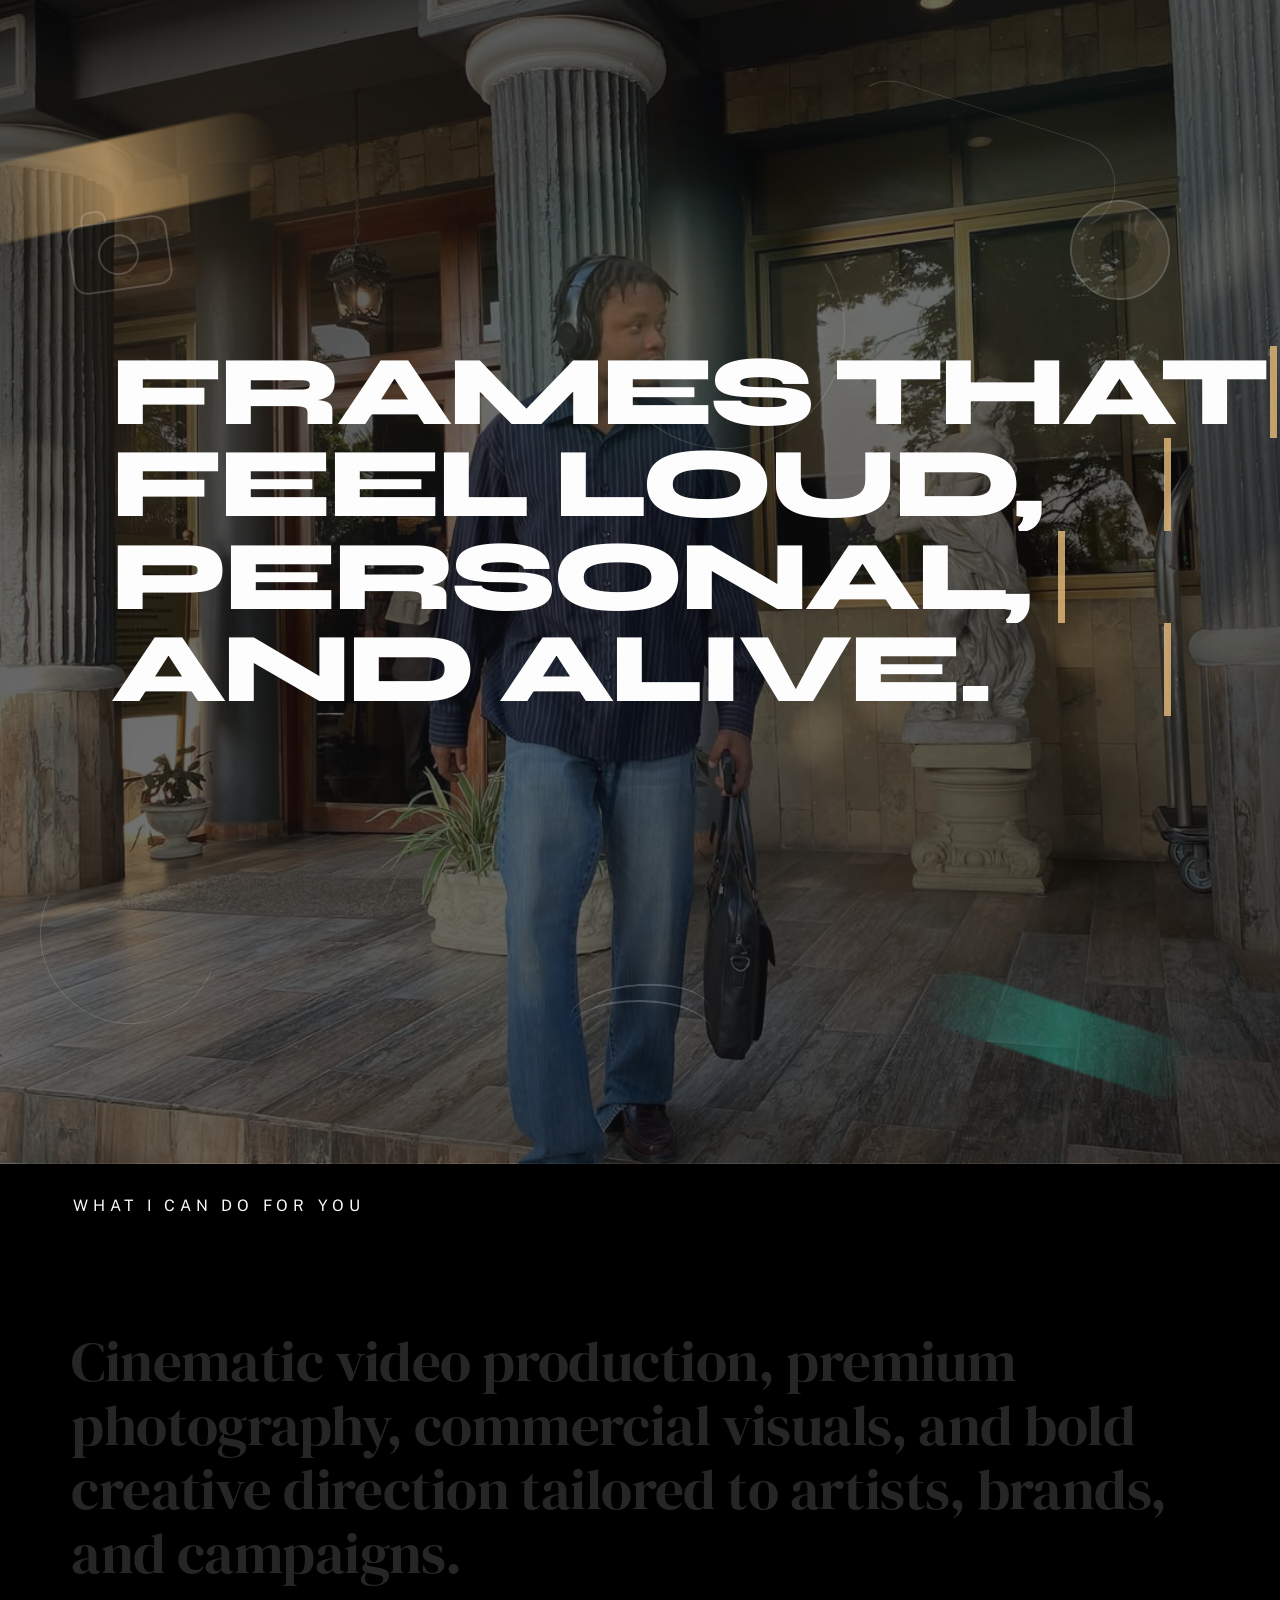
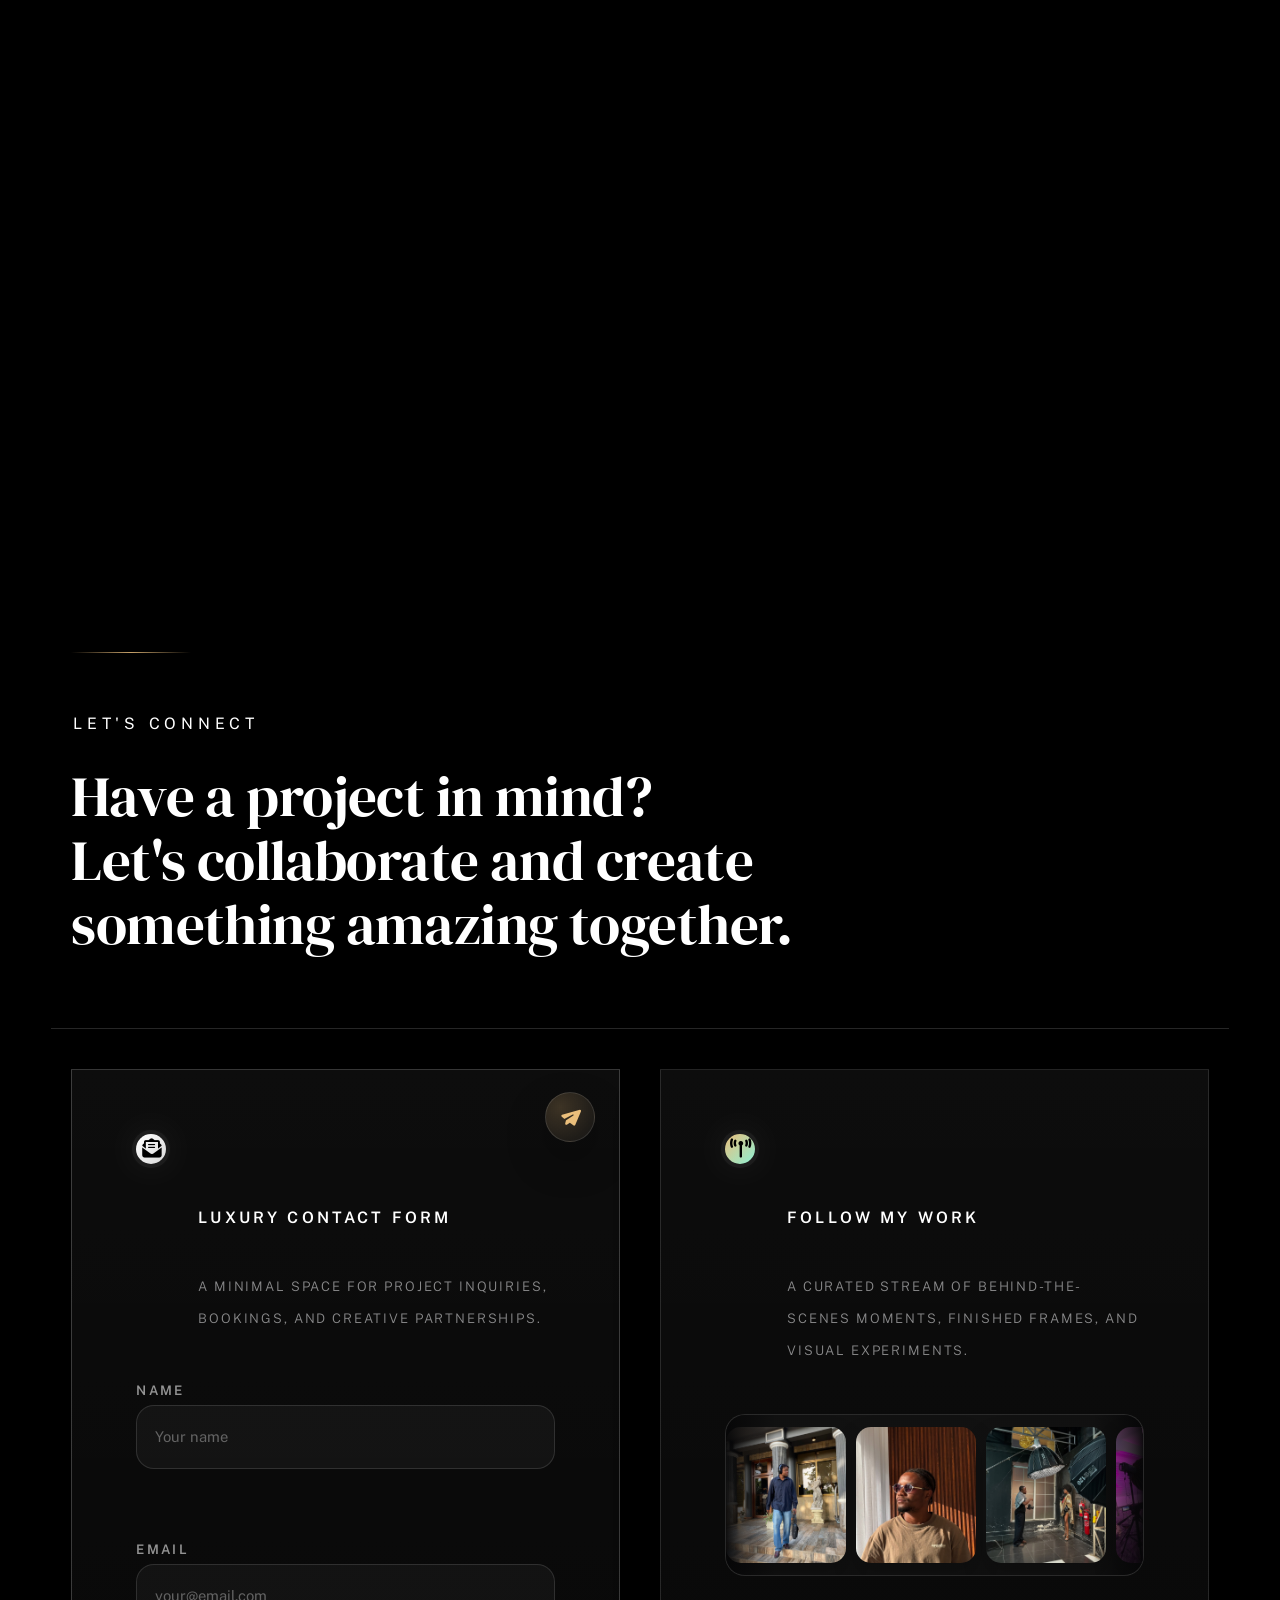
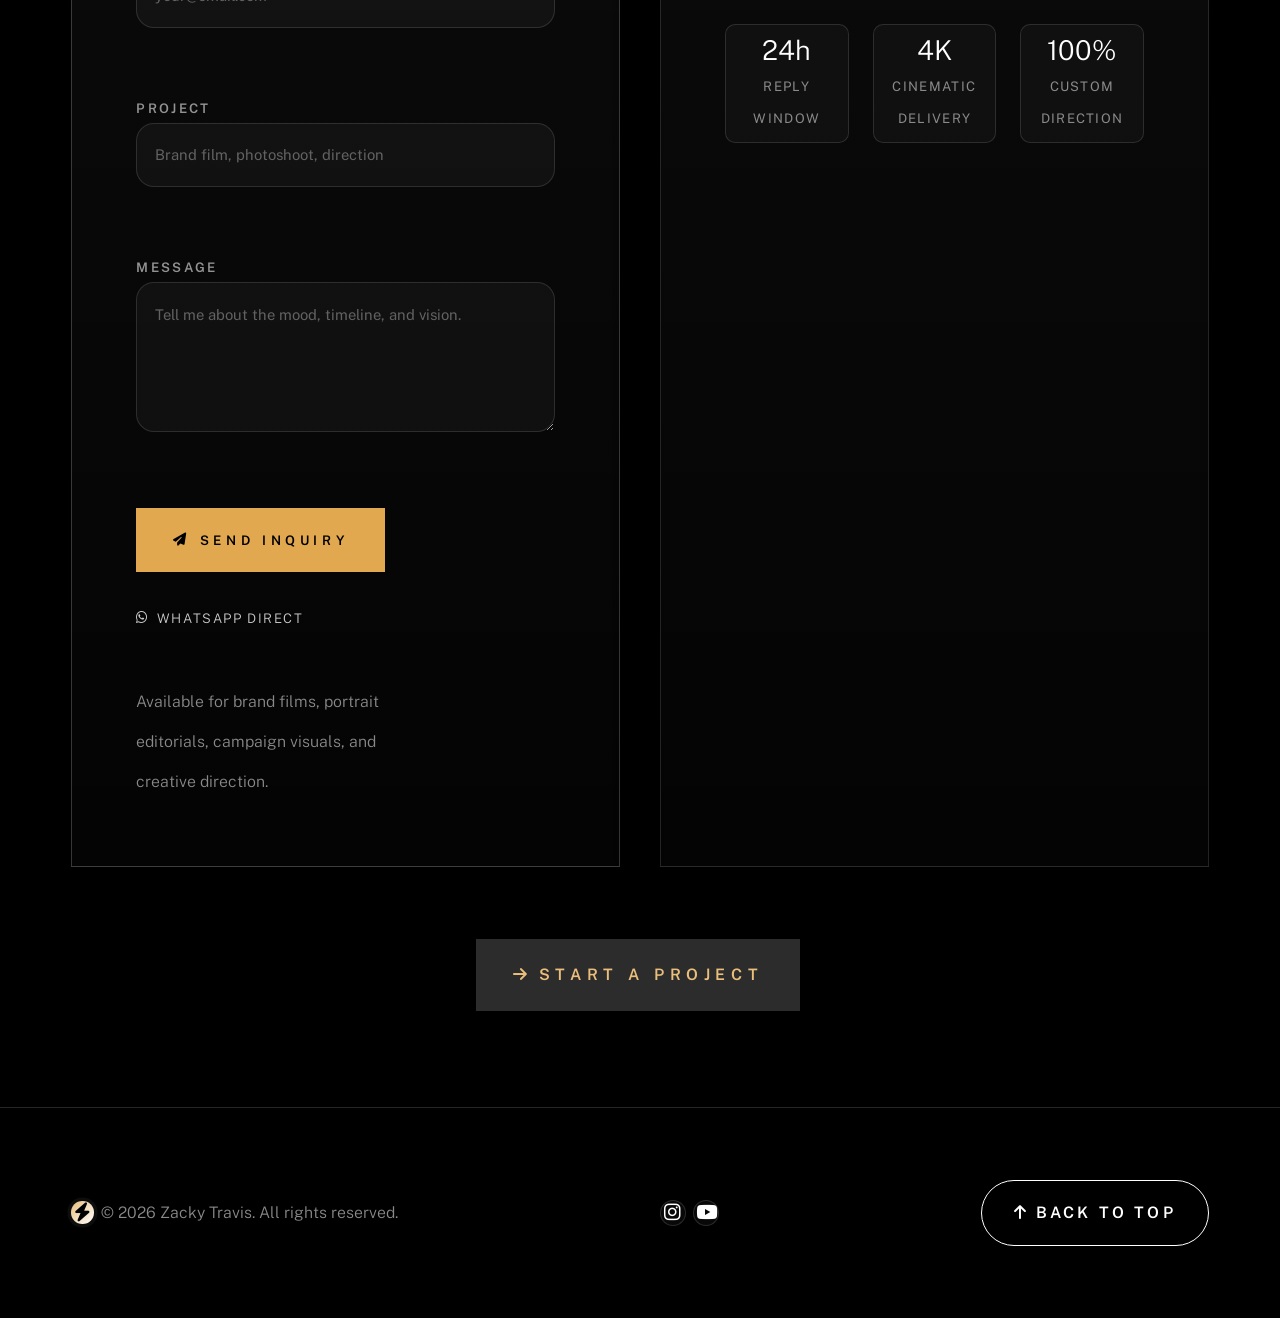
==== commit 1008eeb9: "Final Fix" ====
--- a/index.html
+++ b/index.html
@@ -574,10 +574,7 @@
                 <div class="row contact-wrapper">
                     <div class="column lg-12">
                         <div class="contact-header">
-                            <span class="contact-kicker">
-                                <i class="fa-solid fa-sparkles"></i>
-                                Premium contact
-                            </span>
+                            
                             <h2 class="text-pretitle contact-pretitle">
                                 Let's Connect
                             </h2>
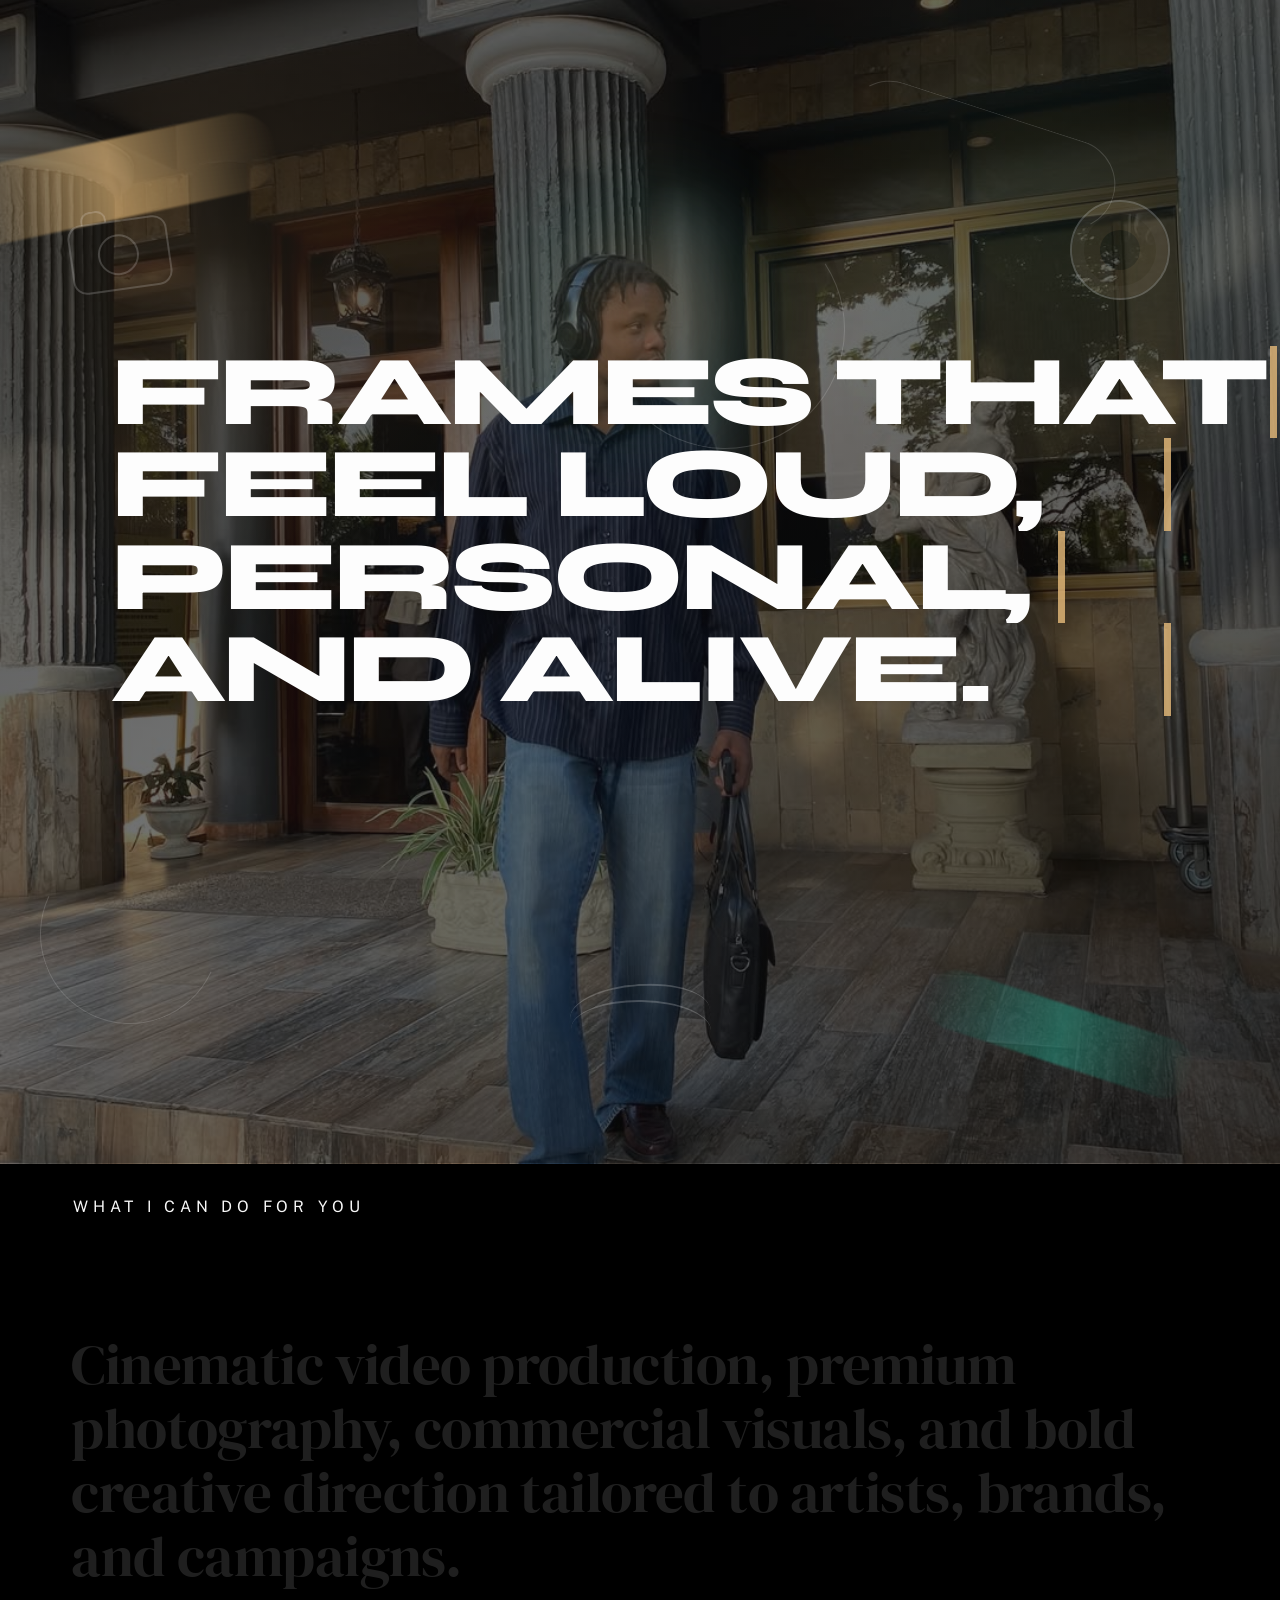
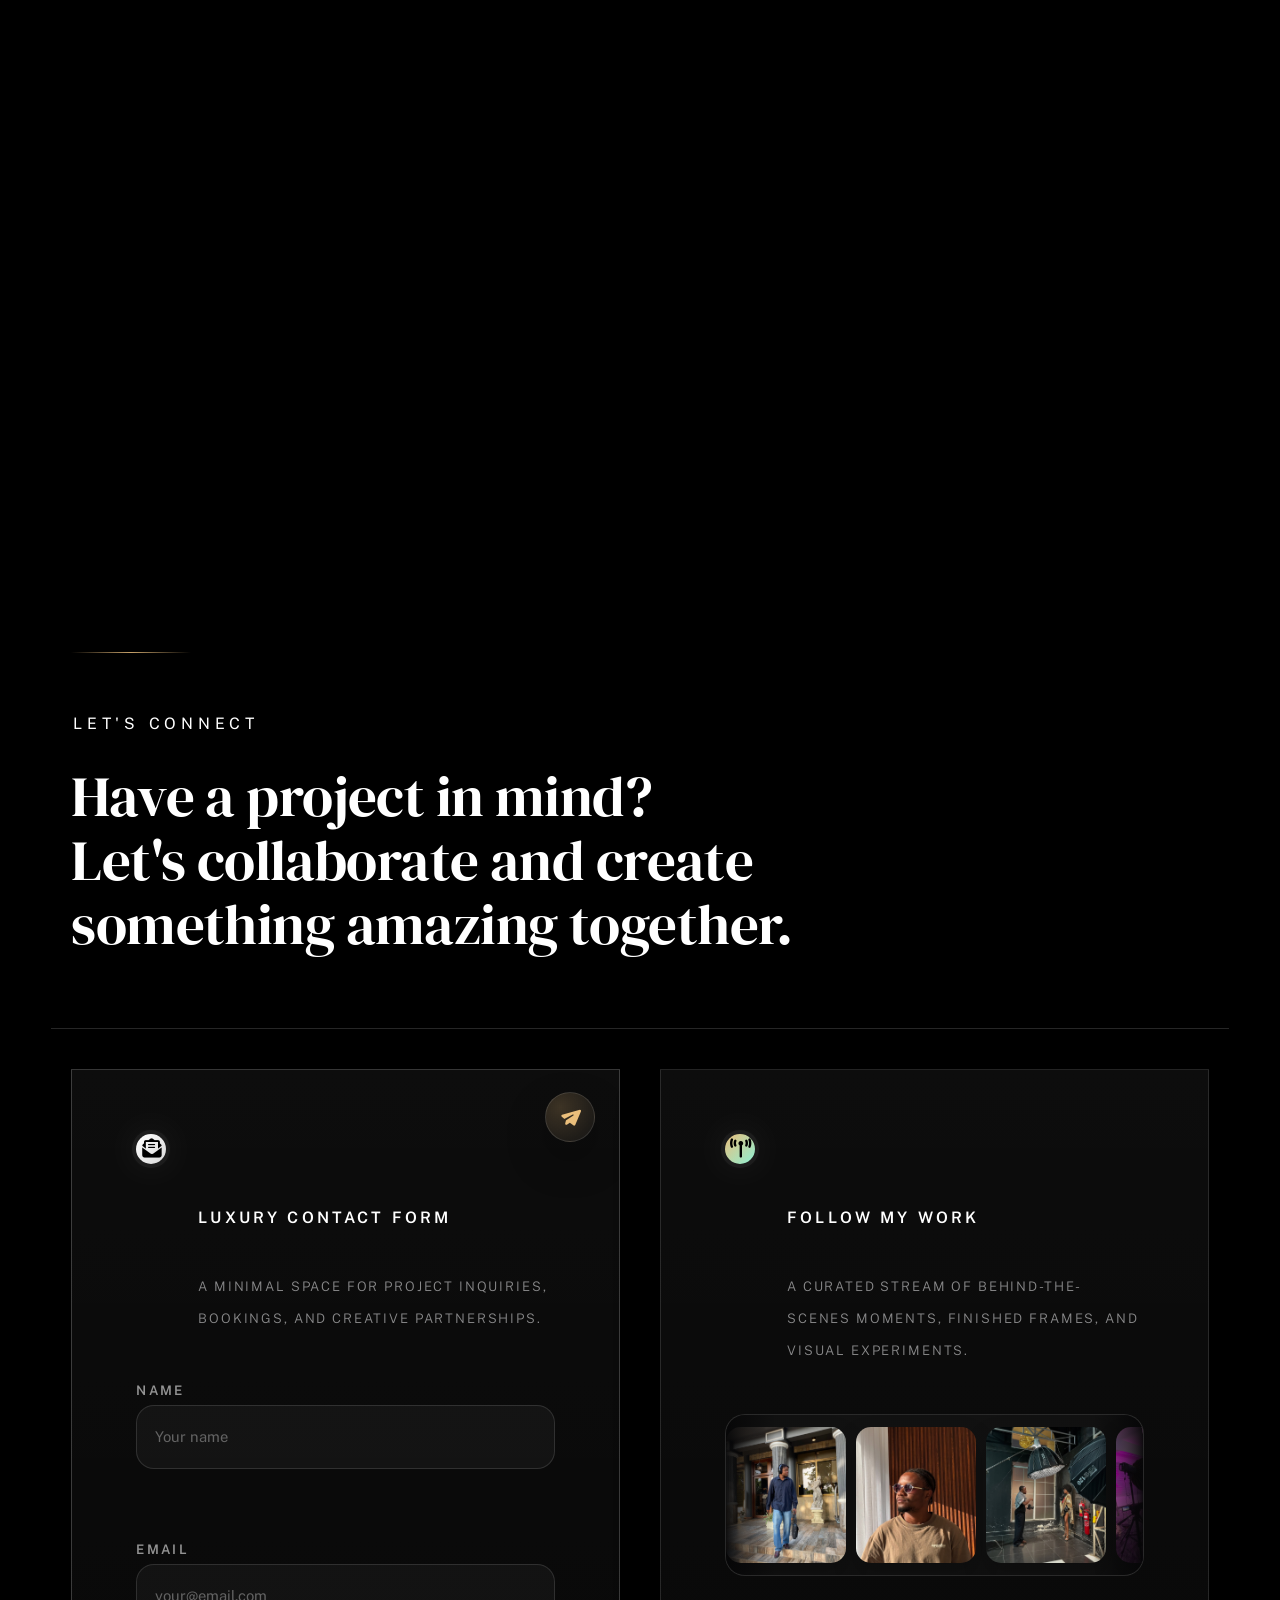
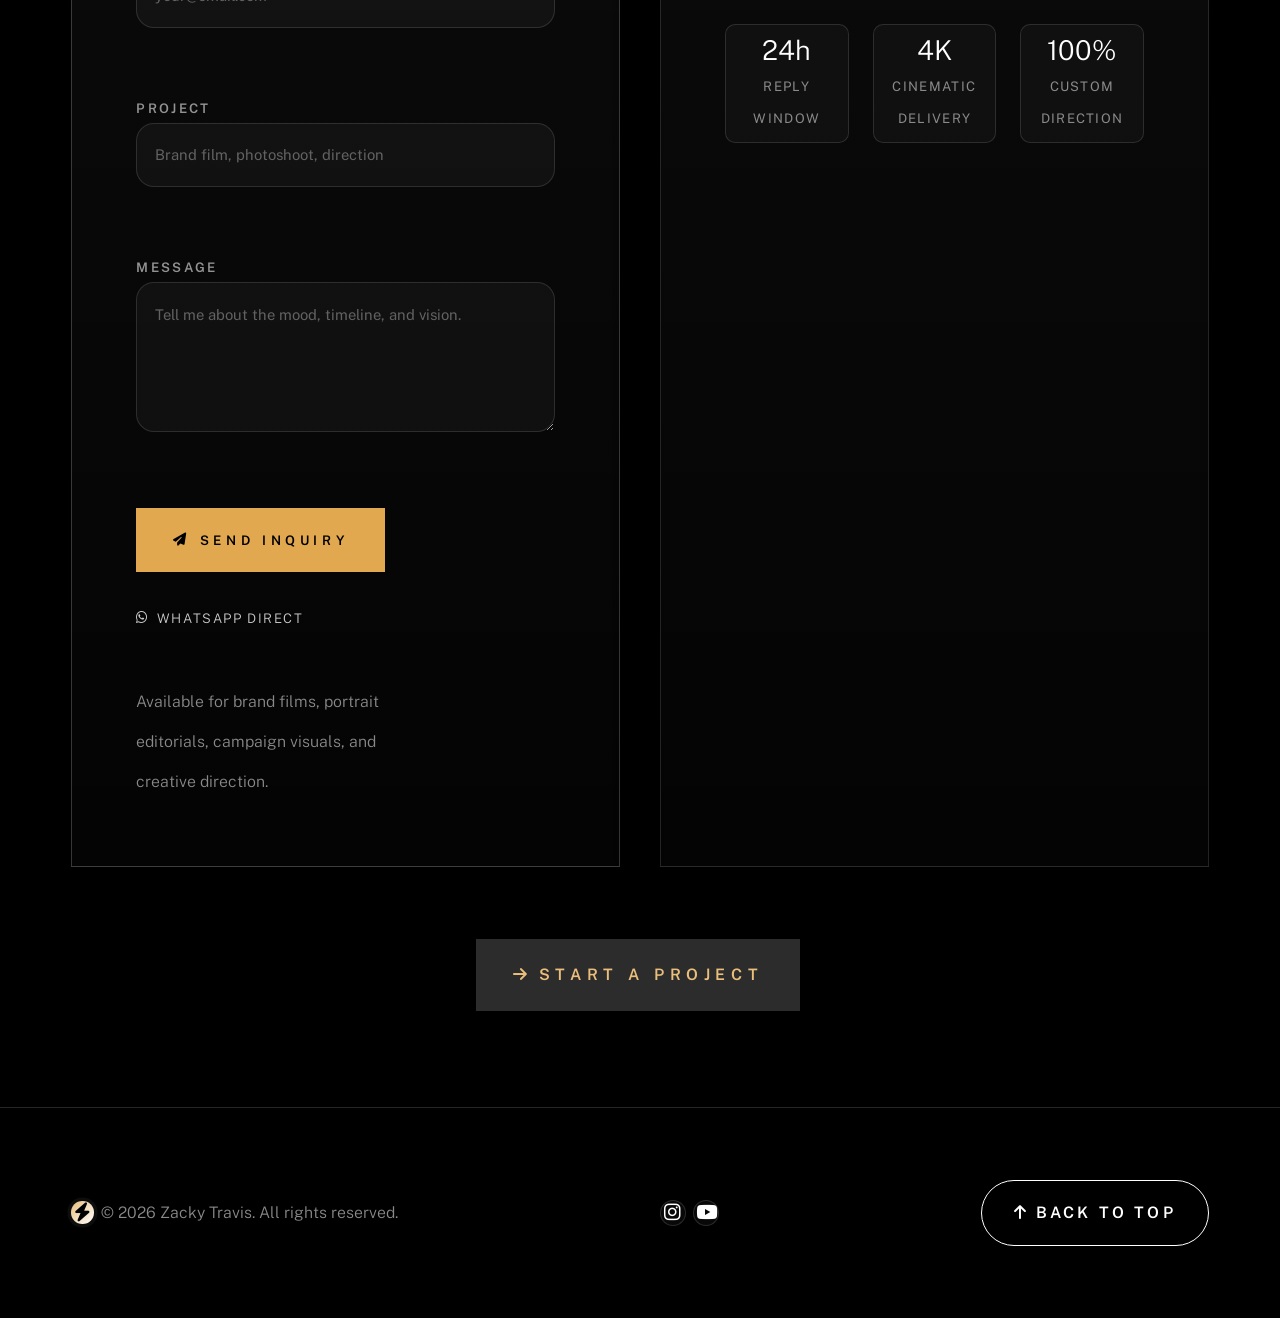
==== commit 6377862b: "Light mode UI fixed" ====
--- a/index.html
+++ b/index.html
@@ -11,6 +11,8 @@
     <meta name="robots" content="index, follow, max-image-preview:large, max-snippet:-1, max-video-preview:-1">
     <meta name="keywords" content="Zacky Travis, photographer, video director, creative director, cinematic photography, brand films, commercial content, editorial photography, visual storytelling, Tanzania creative">
     <meta name="theme-color" content="#050505">
+    <meta name="color-scheme" content="dark">
+    <meta name="supported-color-schemes" content="dark">
 
     <!-- mobile specific metas
     ================================================== -->
--- a/css/styles.css
+++ b/css/styles.css
@@ -78,6 +78,7 @@
 @import url("https://fonts.googleapis.com/css2?family=DM+Serif+Display&family=DM+Serif+Text:ital@0;1&family=Public+Sans:ital,wght@0,300;0,400;0,500;0,600;0,700;1,300;1,400;1,500;1,600;1,700&family=Syne:wght@400;500;700;800&display=swap");
 
 :root {
+    color-scheme : dark;
 
     --font-1 : "Public Sans", sans-serif;
     --font-2 : "DM Serif Display", serif;
